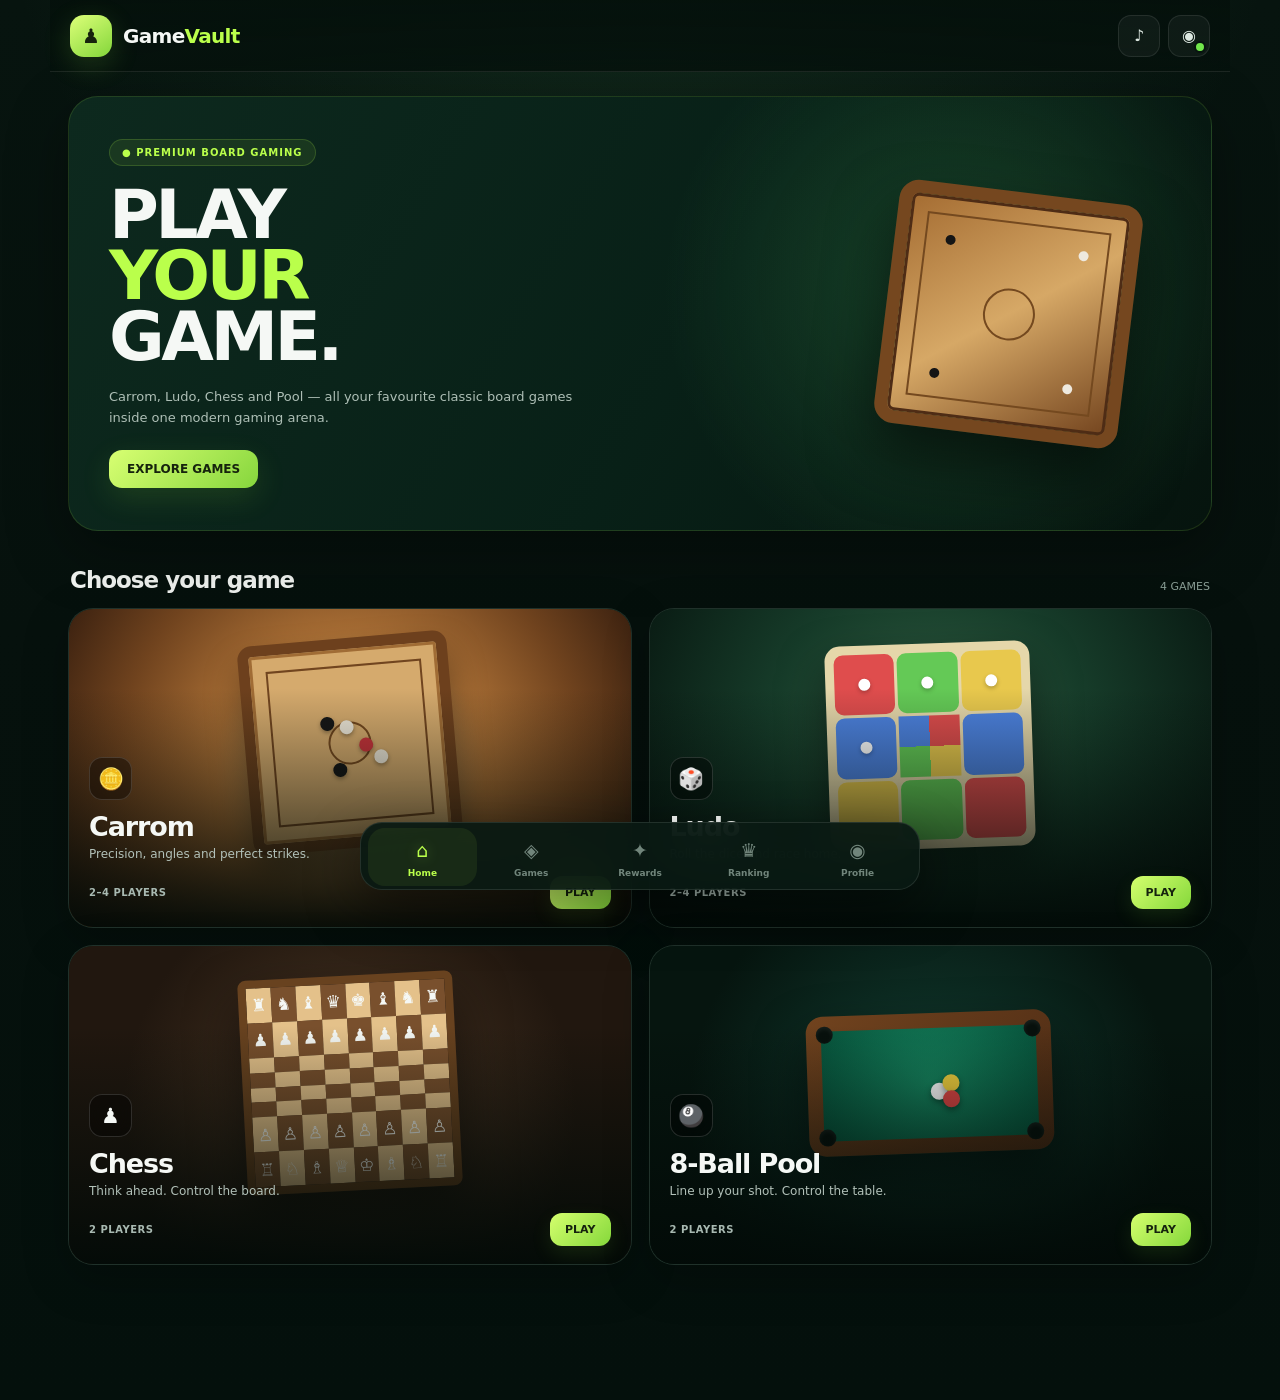
==== index.html @ 1bbd9a30 "Update index.html" ====
<!DOCTYPE html>
<html lang="en">
<head>
<meta charset="UTF-8">
<meta name="viewport" content="width=device-width,initial-scale=1.0,user-scalable=no">
<meta name="theme-color" content="#07110e">

<title>GameVault — Board Games</title>

<style>
:root{
  --bg:#06110d;
  --bg2:#0a1b14;
  --card:#0d2119;
  --line:rgba(255,255,255,.09);
  --text:#f5f8f5;
  --muted:#8ea39a;

  --green:#baff4b;
  --green2:#83d83b;
  --gold:#ffd45a;

  --shadow:0 20px 60px rgba(0,0,0,.35);
}

*{
  margin:0;
  padding:0;
  box-sizing:border-box;
  -webkit-tap-highlight-color:transparent;
}

html{
  scroll-behavior:smooth;
}

body{
  min-height:100vh;
  background:
    radial-gradient(
      circle at 50% -15%,
      rgba(72,155,94,.20),
      transparent 38%
    ),
    linear-gradient(
      180deg,
      #07140f 0%,
      #06110d 45%,
      #04100c 100%
    );
  color:var(--text);
  font-family:
    Inter,
    system-ui,
    -apple-system,
    BlinkMacSystemFont,
    "Segoe UI",
    sans-serif;

  overflow-x:hidden;
}

button{
  border:0;
  outline:0;
  font:inherit;
  cursor:pointer;
}

button:active{
  transform:scale(.97);
}


/* =========================================================
   APP
========================================================= */

.app{
  width:100%;
  max-width:1180px;
  margin:auto;
  padding-bottom:105px;
}


/* =========================================================
   HEADER
========================================================= */

.header{
  position:sticky;
  top:0;
  z-index:100;

  height:72px;

  display:flex;
  align-items:center;
  justify-content:space-between;

  padding:0 20px;

  background:
    linear-gradient(
      180deg,
      rgba(5,17,12,.97),
      rgba(5,17,12,.84)
    );

  border-bottom:1px solid var(--line);

  backdrop-filter:blur(22px);
  -webkit-backdrop-filter:blur(22px);
}

.brand{
  display:flex;
  align-items:center;
  gap:11px;
}

.brandLogo{
  width:42px;
  height:42px;

  display:grid;
  place-items:center;

  border-radius:14px;

  color:#17220d;

  font-size:20px;
  font-weight:900;

  background:
    linear-gradient(
      145deg,
      #ddff79,
      #83d63a
    );

  box-shadow:
    0 8px 28px rgba(150,235,70,.18);
}

.brandName{
  font-size:20px;
  font-weight:900;
  letter-spacing:-.7px;
}

.brandName span{
  color:var(--green);
}

.headerRight{
  display:flex;
  align-items:center;
  gap:8px;
}

.headerButton{
  width:42px;
  height:42px;

  display:grid;
  place-items:center;

  border-radius:13px;

  color:#dce8e1;

  background:rgba(255,255,255,.045);
  border:1px solid var(--line);

  transition:.2s;
}

.headerButton:hover{
  border-color:rgba(186,255,75,.28);
  background:rgba(186,255,75,.07);
}

.profileMini{
  position:relative;
}

.profileMini::after{
  content:"";

  position:absolute;
  right:3px;
  bottom:3px;

  width:8px;
  height:8px;

  border-radius:50%;

  background:#71e64b;
  border:2px solid #07140f;
}


/* =========================================================
   MAIN
========================================================= */

.main{
  padding:24px 18px 30px;
}


/* =========================================================
   HERO / CAROUSEL
========================================================= */

.carousel{
  position:relative;

  width:100%;
  min-height:310px;

  overflow:hidden;

  border-radius:30px;

  border:1px solid rgba(186,255,75,.13);

  background:
    radial-gradient(
      circle at 78% 45%,
      rgba(57,145,82,.35),
      transparent 32%
    ),
    linear-gradient(
      120deg,
      #0d291e,
      #082017 55%,
      #06140e
    );

  box-shadow:var(--shadow);
}

.carouselContent{
  position:relative;
  z-index:5;

  max-width:560px;

  padding:42px 40px;
}

.badge{
  display:inline-flex;
  align-items:center;
  gap:7px;

  padding:7px 12px;

  border-radius:99px;

  color:var(--green);

  background:rgba(186,255,75,.08);

  border:1px solid rgba(186,255,75,.17);

  font-size:10px;
  font-weight:900;
  letter-spacing:1px;
}

.carousel h1{
  margin-top:18px;

  font-size:
    clamp(38px,7vw,68px);

  line-height:.9;

  letter-spacing:-3.5px;
}

.carousel h1 span{
  color:var(--green);
}

.carousel p{
  max-width:470px;

  margin-top:18px;

  color:#aebfb6;

  font-size:13px;
  line-height:1.65;
}

.carouselButton{
  margin-top:22px;

  padding:12px 18px;

  border-radius:13px;

  color:#16230d;

  background:
    linear-gradient(
      135deg,
      #d8ff72,
      #86d63d
    );

  font-size:12px;
  font-weight:900;

  box-shadow:
    0 10px 30px rgba(142,224,57,.14);
}


/* ---------- CAROUSEL BOARD ART ---------- */

.carouselArt{
  position:absolute;

  right:7%;
  top:50%;

  width:245px;
  height:245px;

  transform:
    translateY(-50%)
    rotate(7deg);

  border-radius:20px;

  background:
    linear-gradient(
      145deg,
      #a46c32,
      #d6a866,
      #74451f
    );

  border:13px solid #75471f;

  box-shadow:
    0 30px 60px rgba(0,0,0,.55),
    inset 0 0 0 3px #4e2c15;
}

.carouselArt::before{
  content:"";

  position:absolute;

  inset:17px;

  border:2px solid #74491f;
}

.carouselArt::after{
  content:"";

  position:absolute;

  left:50%;
  top:50%;

  width:48px;
  height:48px;

  transform:translate(-50%,-50%);

  border-radius:50%;

  border:2px solid #74491f;

  box-shadow:
    -67px -67px 0 -21px #151515,
     67px -67px 0 -21px #eee9df,
    -67px  67px 0 -21px #151515,
     67px  67px 0 -21px #eee9df;
}


/* =========================================================
   SECTION HEADER
========================================================= */

.sectionHeader{
  display:flex;
  align-items:flex-end;
  justify-content:space-between;

  margin:36px 2px 15px;
}

.sectionHeader h2{
  font-size:23px;
  letter-spacing:-1px;
}

.sectionHeader p{
  color:var(--muted);
  font-size:11px;
}


/* =========================================================
   GAME CARDS
========================================================= */

.games{
  display:grid;

  grid-template-columns:
    repeat(2,minmax(0,1fr));

  gap:17px;
}

.gameCard{
  position:relative;

  min-height:320px;

  overflow:hidden;

  border-radius:25px;

  border:1px solid var(--line);

  background:#0a1d15;

  box-shadow:
    0 14px 45px rgba(0,0,0,.25);

  transition:
    transform .25s,
    border-color .25s;
}

.gameCard:hover{
  transform:translateY(-5px);

  border-color:
    rgba(186,255,75,.25);
}


/* =========================================================
   GAME VISUALS
   NO EXTERNAL IMAGES
========================================================= */

.gameVisual{
  position:absolute;
  inset:0;

  overflow:hidden;
}


/* ---------- COMMON DARK OVERLAY ---------- */

.gameVisual::after{
  content:"";

  position:absolute;
  inset:0;

  background:
    linear-gradient(
      180deg,
      transparent 25%,
      rgba(2,10,7,.25) 45%,
      rgba(2,10,7,.94) 100%
    );
}


/* =========================================================
   CARROM VISUAL
========================================================= */

.carromVisual{
  background:
    radial-gradient(
      circle at center,
      #d9b274 0 18%,
      #c7985b 19%,
      #a76d34 42%,
      #70431e 72%,
      #3b2110 100%
    );
}

.carromVisual .board{
  position:absolute;

  width:210px;
  height:210px;

  left:50%;
  top:42%;

  transform:
    translate(-50%,-50%)
    rotate(-5deg);

  border:11px solid #6d401d;

  background:#d5aa6d;

  border-radius:14px;

  box-shadow:
    0 20px 35px rgba(0,0,0,.4),
    inset 0 0 0 3px #a06c35;
}

.carromVisual .board::before{
  content:"";

  position:absolute;

  inset:16px;

  border:2px solid #71451f;
}

.carromVisual .center{
  position:absolute;

  width:43px;
  height:43px;

  left:50%;
  top:50%;

  transform:translate(-50%,-50%);

  border:2px solid #75491f;
  border-radius:50%;
}

.carromVisual .coin{
  position:absolute;

  width:14px;
  height:14px;

  border-radius:50%;

  box-shadow:
    0 2px 4px rgba(0,0,0,.35);
}

.carromVisual .black{
  background:#171717;
}

.carromVisual .white{
  background:#eee7d8;
}

.carromVisual .red{
  background:#c9343b;
}


/* =========================================================
   LUDO VISUAL
========================================================= */

.ludoVisual{
  background:
    radial-gradient(
      circle at 50% 40%,
      #305f42,
      #163b29 48%,
      #07150f 100%
    );
}

.ludoBoard{
  position:absolute;

  left:50%;
  top:43%;

  width:205px;
  height:205px;

  transform:
    translate(-50%,-50%)
    rotate(-2deg);

  display:grid;

  grid-template-columns:repeat(3,1fr);
  grid-template-rows:repeat(3,1fr);

  padding:9px;

  gap:3px;

  border-radius:15px;

  background:#e5d7aa;

  box-shadow:
    0 22px 45px rgba(0,0,0,.5);
}

.ludoZone{
  border-radius:9px;

  display:grid;
  place-items:center;
}

.ludoRed{
  background:#df4d4d;
}

.ludoGreen{
  background:#64c956;
}

.ludoBlue{
  background:#4d82df;
}

.ludoYellow{
  background:#e8c84d;
}

.ludoCenter{
  background:
    conic-gradient(
      #df4d4d 0 25%,
      #e8c84d 25% 50%,
      #64c956 50% 75%,
      #4d82df 75% 100%
    );
}

.ludoDot{
  width:12px;
  height:12px;

  border-radius:50%;

  background:#fff;

  box-shadow:
    0 2px 4px rgba(0,0,0,.25);
}


/* =========================================================
   CHESS VISUAL
========================================================= */

.chessVisual{
  background:
    radial-gradient(
      circle at center,
      #4d3825,
      #21170f 70%
    );
}

.chessBoard{
  position:absolute;

  left:50%;
  top:43%;

  width:215px;
  height:215px;

  transform:
    translate(-50%,-50%)
    rotate(-3deg);

  display:grid;

  grid-template-columns:repeat(8,1fr);

  border:8px solid #68421f;

  border-radius:8px;

  overflow:hidden;

  box-shadow:
    0 25px 50px rgba(0,0,0,.55);
}

.chessSquare{
  display:grid;
  place-items:center;

  font-size:17px;
}

.chessLight{
  background:#e4c18a;
}

.chessDark{
  background:#79502d;
}


/* =========================================================
   POOL VISUAL
========================================================= */

.poolVisual{
  background:
    radial-gradient(
      circle at center,
      #123e32,
      #06150f 75%
    );
}

.poolTable{
  position:absolute;

  left:50%;
  top:43%;

  width:245px;
  height:140px;

  transform:
    translate(-50%,-50%)
    rotate(-2deg);

  border-radius:17px;

  background:
    linear-gradient(
      135deg,
      #71431e,
      #4b2a14
    );

  padding:15px;

  box-shadow:
    0 25px 50px rgba(0,0,0,.55);
}

.poolCloth{
  width:100%;
  height:100%;

  position:relative;

  border-radius:8px;

  background:
    radial-gradient(
      circle,
      #16835e,
      #07543c
    );
}

.pocket{
  position:absolute;

  width:17px;
  height:17px;

  border-radius:50%;

  background:#07100c;

  box-shadow:
    inset 0 2px 5px rgba(255,255,255,.08);
}

.pocket.tl{left:-5px;top:-5px}
.pocket.tr{right:-5px;top:-5px}
.pocket.bl{left:-5px;bottom:-5px}
.pocket.br{right:-5px;bottom:-5px}

.poolBall{
  position:absolute;

  width:17px;
  height:17px;

  border-radius:50%;

  background:#fff;

  box-shadow:
    0 3px 6px rgba(0,0,0,.4);
}

.poolBall.one{
  left:50%;
  top:50%;
}

.poolBall.two{
  left:56%;
  top:43%;
  background:#f3d13e;
}

.poolBall.three{
  left:56%;
  top:57%;
  background:#df4545;
}


/* =========================================================
   CARD CONTENT
========================================================= */

.gameContent{
  position:absolute;

  left:20px;
  right:20px;
  bottom:18px;

  z-index:10;
}

.gameIcon{
  width:43px;
  height:43px;

  display:grid;
  place-items:center;

  border-radius:13px;

  background:
    rgba(0,0,0,.38);

  border:1px solid
    rgba(255,255,255,.14);

  backdrop-filter:blur(12px);

  font-size:21px;

  margin-bottom:11px;
}

.gameContent h3{
  font-size:27px;
  letter-spacing:-1.1px;
}

.gameContent p{
  margin-top:5px;

  color:#b2c1b9;

  font-size:12px;
}

.gameBottom{
  display:flex;
  align-items:center;
  justify-content:space-between;

  margin-top:15px;
}

.playerText{
  color:#a8b9b1;

  font-size:10px;
  font-weight:800;
  letter-spacing:.5px;
}

.playButton{
  padding:10px 15px;

  border-radius:12px;

  color:#15220e;

  background:
    linear-gradient(
      135deg,
      #d5ff6e,
      #85d83b
    );

  font-size:11px;
  font-weight:900;

  box-shadow:
    0 8px 20px rgba(133,216,59,.12);
}


/* =========================================================
   BOTTOM NAV
========================================================= */

.bottomNav{
  position:fixed;

  left:50%;
  bottom:10px;

  z-index:150;

  width:
    min(
      560px,
      calc(100% - 22px)
    );

  height:68px;

  transform:translateX(-50%);

  display:grid;

  grid-template-columns:
    repeat(5,1fr);

  align-items:center;

  padding:5px 7px;

  border-radius:22px;

  background:
    rgba(9,25,19,.92);

  border:
    1px solid
    rgba(255,255,255,.10);

  box-shadow:
    0 20px 55px rgba(0,0,0,.48);

  backdrop-filter:blur(24px);
  -webkit-backdrop-filter:blur(24px);
}

.navItem{
  height:58px;

  display:flex;

  flex-direction:column;

  align-items:center;
  justify-content:center;

  gap:4px;

  color:#71857b;

  background:transparent;

  border-radius:17px;

  transition:.2s;
}

.navIcon{
  width:27px;
  height:27px;

  display:grid;
  place-items:center;

  font-size:19px;
}

.navLabel{
  font-size:9px;
  font-weight:800;
}

.navItem.active{
  color:var(--green);

  background:
    rgba(186,255,75,.075);
}

.navItem.active .navIcon{
  filter:
    drop-shadow(
      0 0 7px
      rgba(186,255,75,.35)
    );
}


/* =========================================================
   PAGE SECTIONS
========================================================= */

.pageSection{
  display:none;

  padding:30px 18px 120px;
}

.pageSection.active{
  display:block;
}

.pageTitle{
  font-size:30px;
  letter-spacing:-1.5px;
}

.pageSubtitle{
  color:var(--muted);
  margin-top:7px;
  font-size:12px;
}


/* =========================================================
   REWARDS
========================================================= */

.rewardHero{
  margin-top:22px;

  padding:25px;

  border-radius:24px;

  background:
    radial-gradient(
      circle at 85% 25%,
      rgba(255,212,90,.15),
      transparent 30%
    ),
    linear-gradient(
      135deg,
      #152d21,
      #0b1c15
    );

  border:1px solid var(--line);
}

.rewardCoin{
  width:55px;
  height:55px;

  display:grid;
  place-items:center;

  border-radius:50%;

  color:#422f09;

  background:
    linear-gradient(
      145deg,
      #ffe58b,
      #d69d2e
    );

  font-size:24px;
}

.rewardHero h2{
  margin-top:17px;
  font-size:25px;
}

.rewardHero p{
  color:var(--muted);
  margin-top:7px;
  font-size:12px;
}


/* =========================================================
   RANKING
========================================================= */

.rankList{
  display:flex;
  flex-direction:column;

  gap:10px;

  margin-top:23px;
}

.rankItem{
  display:flex;
  align-items:center;

  gap:12px;

  padding:14px;

  border-radius:17px;

  background:rgba(255,255,255,.035);

  border:1px solid var(--line);
}

.rankNumber{
  width:32px;
  height:32px;

  display:grid;
  place-items:center;

  border-radius:10px;

  background:rgba(186,255,75,.08);

  color:var(--green);

  font-size:12px;
  font-weight:900;
}

.rankAvatar{
  width:38px;
  height:38px;

  display:grid;
  place-items:center;

  border-radius:50%;

  background:
    linear-gradient(
      135deg,
      #274f39,
      #10291e
    );
}

.rankInfo{
  flex:1;
}

.rankInfo strong{
  font-size:13px;
}

.rankInfo small{
  display:block;

  color:var(--muted);

  margin-top:2px;

  font-size:10px;
}

.rankScore{
  color:var(--gold);

  font-size:12px;
  font-weight:900;
}


/* =========================================================
   PROFILE
========================================================= */

.profileCard{
  margin-top:23px;

  padding:25px;

  border-radius:25px;

  background:
    linear-gradient(
      135deg,
      #11291f,
      #0a1b14
    );

  border:1px solid var(--line);
}

.profileAvatar{
  width:68px;
  height:68px;

  display:grid;
  place-items:center;

  border-radius:22px;

  color:#17220d;

  background:
    linear-gradient(
      135deg,
      #d9ff78,
      #79d336
    );

  font-size:27px;
}

.profileCard h2{
  margin-top:17px;
}

.profileCard p{
  margin-top:4px;

  color:var(--muted);

  font-size:11px;
}

.profileStats{
  display:grid;

  grid-template-columns:
    repeat(3,1fr);

  gap:8px;

  margin-top:22px;
}

.stat{
  padding:13px 5px;

  text-align:center;

  border-radius:14px;

  background:rgba(255,255,255,.04);

  border:1px solid var(--line);
}

.stat strong{
  display:block;

  color:var(--green);

  font-size:16px;
}

.stat span{
  display:block;

  margin-top:3px;

  color:var(--muted);

  font-size:9px;
}


/* =========================================================
   GAME MODAL
========================================================= */

.modal{
  position:fixed;
  inset:0;

  z-index:300;

  display:none;

  align-items:flex-end;
  justify-content:center;

  background:
    rgba(0,0,0,.7);

  backdrop-filter:blur(14px);
}

.modal.show{
  display:flex;
}

.modalBox{
  width:
    min(
      560px,
      100%
    );

  padding:24px;

  border-radius:
    28px 28px 0 0;

  background:
    linear-gradient(
      180deg,
      #10271e,
      #081811
    );

  border:
    1px solid
    var(--line);

  box-shadow:
    0 -20px 70px
    rgba(0,0,0,.45);

  animation:
    modalUp .25s ease;
}

@keyframes modalUp{
  from{
    transform:translateY(40px);
    opacity:0;
  }

  to{
    transform:translateY(0);
    opacity:1;
  }
}

.modalTop{
  display:flex;

  align-items:center;
  justify-content:space-between;
}

.modalTop h2{
  font-size:24px;
}

.closeButton{
  width:38px;
  height:38px;

  border-radius:12px;

  color:white;

  background:
    rgba(255,255,255,.06);

  border:1px solid var(--line);
}

.modalDescription{
  color:var(--muted);

  margin-top:7px;

  font-size:12px;
}

.modeGrid{
  display:grid;

  grid-template-columns:
    repeat(2,1fr);

  gap:10px;

  margin-top:20px;
}

.modeButton{
  padding:17px 10px;

  text-align:left;

  border-radius:16px;

  color:white;

  background:
    rgba(255,255,255,.04);

  border:1px solid var(--line);

  transition:.2s;
}

.modeButton:hover{
  border-color:
    rgba(186,255,75,.25);

  background:
    rgba(186,255,75,.06);
}

.modeIcon{
  font-size:21px;
}

.modeButton strong{
  display:block;

  margin-top:8px;

  font-size:12px;
}

.modeButton small{
  display:block;

  margin-top:3px;

  color:var(--muted);

  font-size:9px;
}


/* =========================================================
   TOAST
========================================================= */

.toast{
  position:fixed;

  left:50%;
  bottom:92px;

  z-index:500;

  transform:
    translate(-50%,20px);

  opacity:0;

  pointer-events:none;

  padding:
    11px 15px;

  border-radius:13px;

  background:#122a20;

  border:1px solid var(--line);

  color:white;

  font-size:11px;

  transition:.25s;
}

.toast.show{
  opacity:1;

  transform:
    translate(-50%,0);
}


/* =========================================================
   RESPONSIVE
========================================================= */

@media(max-width:760px){

  .header{
    height:65px;
    padding:0 14px;
  }

  .brandName{
    font-size:18px;
  }

  .brandLogo{
    width:39px;
    height:39px;
    border-radius:13px;
  }

  .headerButton{
    width:39px;
    height:39px;
  }

  .main{
    padding:15px 12px 20px;
  }

  .carousel{
    min-height:310px;
    border-radius:24px;
  }

  .carouselContent{
    padding:28px 22px;
  }

  .carousel h1{
    font-size:43px;
    letter-spacing:-2.5px;
  }

  .carousel p{
    max-width:260px;
  }

  .carouselArt{
    width:170px;
    height:170px;

    right:-25px;
    top:46%;

    border-width:9px;
  }

  .carouselArt::before{
    inset:12px;
  }

  .carouselArt::after{
    width:32px;
    height:32px;

    box-shadow:
      -45px -45px 0 -15px #151515,
       45px -45px 0 -15px #eee9df,
      -45px  45px 0 -15px #151515,
       45px  45px 0 -15px #eee9df;
  }

  .sectionHeader{
    margin-top:29px;
  }

  .sectionHeader h2{
    font-size:20px;
  }

  .games{
    grid-template-columns:1fr;
    gap:13px;
  }

  .gameCard{
    min-height:295px;
  }

  .gameContent h3{
    font-size:25px;
  }

  .gameVisual .board{
    width:190px;
    height:190px;
  }

  .ludoBoard{
    width:185px;
    height:185px;
  }

  .chessBoard{
    width:195px;
    height:195px;
  }

  .poolTable{
    width:220px;
    height:125px;
  }

  .pageSection{
    padding:
      25px 13px 120px;
  }
}

@media(max-width:380px){

  .headerRight{
    gap:4px;
  }

  .headerButton{
    width:36px;
    height:36px;
  }

  .carousel h1{
    font-size:38px;
  }

  .carouselArt{
    opacity:.7;
  }

  .modeGrid{
    grid-template-columns:1fr;
  }
}
</style>
</head>


<body>

<div class="app">


<!-- =======================================================
     HEADER
======================================================= -->

<header class="header">

  <div class="brand">

    <div class="brandLogo">
      ♟
    </div>

    <div class="brandName">
      Game<span>Vault</span>
    </div>

  </div>


  <div class="headerRight">

    <button
      class="headerButton"
      id="soundButton"
      aria-label="Sound">
      ♪
    </button>

    <button
      class="headerButton profileMini"
      onclick="openPage('profile')"
      aria-label="Profile">
      ◉
    </button>

  </div>

</header>



<!-- =======================================================
     HOME
======================================================= -->

<main
  class="main"
  id="homePage">


  <!-- HERO -->

  <section class="carousel">

    <div class="carouselContent">

      <div class="badge">
        ● PREMIUM BOARD GAMING
      </div>

      <h1>
        PLAY<br>
        <span>YOUR</span><br>
        GAME.
      </h1>

      <p>
        Carrom, Ludo, Chess and Pool —
        all your favourite classic board games
        inside one modern gaming arena.
      </p>

      <button
        class="carouselButton"
        onclick="document.getElementById('games').scrollIntoView({behavior:'smooth'})">
        EXPLORE GAMES
      </button>

    </div>


    <div class="carouselArt"></div>

  </section>



  <!-- GAMES -->

  <div
    class="sectionHeader"
    id="games">

    <div>
      <h2>
        Choose your game
      </h2>
    </div>

    <p>
      4 GAMES
    </p>

  </div>



  <section class="games">


    <!-- CARROM -->

    <article
      class="gameCard"
      onclick="openGame('Carrom','🪙')">

      <div class="gameVisual carromVisual">

        <div class="board">

          <div class="center"></div>

          <span
            class="coin black"
            style="left:35%;top:35%">
          </span>

          <span
            class="coin white"
            style="left:45%;top:38%">
          </span>

          <span
            class="coin red"
            style="left:55%;top:48%">
          </span>

          <span
            class="coin white"
            style="left:62%;top:55%">
          </span>

          <span
            class="coin black"
            style="left:40%;top:60%">
          </span>

        </div>

      </div>


      <div class="gameContent">

        <div class="gameIcon">
          🪙
        </div>

        <h3>
          Carrom
        </h3>

        <p>
          Precision, angles and perfect strikes.
        </p>

        <div class="gameBottom">

          <span class="playerText">
            2–4 PLAYERS
          </span>

          <button
            class="playButton"
            onclick="event.stopPropagation();openGame('Carrom','🪙')">
            PLAY
          </button>

        </div>

      </div>

    </article>



    <!-- LUDO -->

    <article
      class="gameCard"
      onclick="openGame('Ludo','🎲')">

      <div class="gameVisual ludoVisual">

        <div class="ludoBoard">

          <div class="ludoZone ludoRed">
            <span class="ludoDot"></span>
          </div>

          <div class="ludoZone ludoGreen">
            <span class="ludoDot"></span>
          </div>

          <div class="ludoZone ludoYellow">
            <span class="ludoDot"></span>
          </div>

          <div class="ludoZone ludoBlue">
            <span class="ludoDot"></span>
          </div>

          <div class="ludoCenter"></div>

          <div class="ludoZone ludoBlue"></div>

          <div class="ludoZone ludoYellow"></div>

          <div class="ludoZone ludoGreen"></div>

          <div class="ludoZone ludoRed"></div>

        </div>

      </div>


      <div class="gameContent">

        <div class="gameIcon">
          🎲
        </div>

        <h3>
          Ludo
        </h3>

        <p>
          Roll the dice and race home.
        </p>

        <div class="gameBottom">

          <span class="playerText">
            2–4 PLAYERS
          </span>

          <button
            class="playButton"
            onclick="event.stopPropagation();openGame('Ludo','🎲')">
            PLAY
          </button>

        </div>

      </div>

    </article>



    <!-- CHESS -->

    <article
      class="gameCard"
      onclick="openGame('Chess','♟')">

      <div class="gameVisual chessVisual">

        <div class="chessBoard">

          <div class="chessSquare chessLight">♜</div>
          <div class="chessSquare chessDark">♞</div>
          <div class="chessSquare chessLight">♝</div>
          <div class="chessSquare chessDark">♛</div>
          <div class="chessSquare chessLight">♚</div>
          <div class="chessSquare chessDark">♝</div>
          <div class="chessSquare chessLight">♞</div>
          <div class="chessSquare chessDark">♜</div>

          <div class="chessSquare chessDark">♟</div>
          <div class="chessSquare chessLight">♟</div>
          <div class="chessSquare chessDark">♟</div>
          <div class="chessSquare chessLight">♟</div>
          <div class="chessSquare chessDark">♟</div>
          <div class="chessSquare chessLight">♟</div>
          <div class="chessSquare chessDark">♟</div>
          <div class="chessSquare chessLight">♟</div>

          <div class="chessSquare chessLight"></div>
          <div class="chessSquare chessDark"></div>
          <div class="chessSquare chessLight"></div>
          <div class="chessSquare chessDark"></div>
          <div class="chessSquare chessLight"></div>
          <div class="chessSquare chessDark"></div>
          <div class="chessSquare chessLight"></div>
          <div class="chessSquare chessDark"></div>

          <div class="chessSquare chessDark"></div>
          <div class="chessSquare chessLight"></div>
          <div class="chessSquare chessDark"></div>
          <div class="chessSquare chessLight"></div>
          <div class="chessSquare chessDark"></div>
          <div class="chessSquare chessLight"></div>
          <div class="chessSquare chessDark"></div>
          <div class="chessSquare chessLight"></div>

          <div class="chessSquare chessLight"></div>
          <div class="chessSquare chessDark"></div>
          <div class="chessSquare chessLight"></div>
          <div class="chessSquare chessDark"></div>
          <div class="chessSquare chessLight"></div>
          <div class="chessSquare chessDark"></div>
          <div class="chessSquare chessLight"></div>
          <div class="chessSquare chessDark"></div>

          <div class="chessSquare chessDark"></div>
          <div class="chessSquare chessLight"></div>
          <div class="chessSquare chessDark"></div>
          <div class="chessSquare chessLight"></div>
          <div class="chessSquare chessDark"></div>
          <div class="chessSquare chessLight"></div>
          <div class="chessSquare chessDark"></div>
          <div class="chessSquare chessLight"></div>

          <div class="chessSquare chessLight">♙</div>
          <div class="chessSquare chessDark">♙</div>
          <div class="chessSquare chessLight">♙</div>
          <div class="chessSquare chessDark">♙</div>
          <div class="chessSquare chessLight">♙</div>
          <div class="chessSquare chessDark">♙</div>
          <div class="chessSquare chessLight">♙</div>
          <div class="chessSquare chessDark">♙</div>

          <div class="chessSquare chessDark">♖</div>
          <div class="chessSquare chessLight">♘</div>
          <div class="chessSquare chessDark">♗</div>
          <div class="chessSquare chessLight">♕</div>
          <div class="chessSquare chessDark">♔</div>
          <div class="chessSquare chessLight">♗</div>
          <div class="chessSquare chessDark">♘</div>
          <div class="chessSquare chessLight">♖</div>

        </div>

      </div>


      <div class="gameContent">

        <div class="gameIcon">
          ♟
        </div>

        <h3>
          Chess
        </h3>

        <p>
          Think ahead. Control the board.
        </p>

        <div class="gameBottom">

          <span class="playerText">
            2 PLAYERS
          </span>

          <button
            class="playButton"
            onclick="event.stopPropagation();openGame('Chess','♟')">
            PLAY
          </button>

        </div>

      </div>

    </article>



    <!-- POOL -->

    <article
      class="gameCard"
      onclick="openGame('8-Ball Pool','🎱')">

      <div class="gameVisual poolVisual">

        <div class="poolTable">

          <div class="poolCloth">

            <span class="pocket tl"></span>
            <span class="pocket tr"></span>
            <span class="pocket bl"></span>
            <span class="pocket br"></span>

            <span class="poolBall one"></span>
            <span class="poolBall two"></span>
            <span class="poolBall three"></span>

          </div>

        </div>

      </div>


      <div class="gameContent">

        <div class="gameIcon">
          🎱
        </div>

        <h3>
          8-Ball Pool
        </h3>

        <p>
          Line up your shot. Control the table.
        </p>

        <div class="gameBottom">

          <span class="playerText">
            2 PLAYERS
          </span>

          <button
            class="playButton"
            onclick="event.stopPropagation();openGame('8-Ball Pool','🎱')">
            PLAY
          </button>

        </div>

      </div>

    </article>


  </section>

</main>



<!-- =======================================================
     REWARDS PAGE
======================================================= -->

<section
  class="pageSection"
  id="rewardsPage">

  <h1 class="pageTitle">
    Rewards
  </h1>

  <p class="pageSubtitle">
    Earn rewards by playing and completing challenges.
  </p>

  <div class="rewardHero">

    <div class="rewardCoin">
      ✦
    </div>

    <h2>
      Your Rewards
    </h2>

    <p>
      Reward system will be connected
      with the game economy later.
    </p>

  </div>

</section>



<!-- =======================================================
     RANKING PAGE
======================================================= -->

<section
  class="pageSection"
  id="rankingPage">

  <h1 class="pageTitle">
    Ranking
  </h1>

  <p class="pageSubtitle">
    See how you compare with other players.
  </p>

  <div class="rankList">

    <div class="rankItem">

      <div class="rankNumber">
        1
      </div>

      <div class="rankAvatar">
        ♟
      </div>

      <div class="rankInfo">
        <strong>
          Master Player
        </strong>

        <small>
          Champion
        </small>
      </div>

      <div class="rankScore">
        9,840
      </div>

    </div>


    <div class="rankItem">

      <div class="rankNumber">
        2
      </div>

      <div class="rankAvatar">
        ◉
      </div>

      <div class="rankInfo">
        <strong>
          Board King
        </strong>

        <small>
          Elite
        </small>
      </div>

      <div class="rankScore">
        8,920
      </div>

    </div>


    <div class="rankItem">

      <div class="rankNumber">
        3
      </div>

      <div class="rankAvatar">
        ◆
      </div>

      <div class="rankInfo">
        <strong>
          Game Pro
        </strong>

        <small>
          Expert
        </small>
      </div>

      <div class="rankScore">
        8,510
      </div>

    </div>

  </div>

</section>



<!-- =======================================================
     PROFILE PAGE
======================================================= -->

<section
  class="pageSection"
  id="profilePage">

  <h1 class="pageTitle">
    Profile
  </h1>

  <p class="pageSubtitle">
    Your GameVault player profile.
  </p>


  <div class="profileCard">

    <div class="profileAvatar">
      ◉
    </div>

    <h2>
      Guest Player
    </h2>

    <p>
      Create an account later to save your progress.
    </p>


    <div class="profileStats">

      <div class="stat">
        <strong>0</strong>
        <span>GAMES</span>
      </div>

      <div class="stat">
        <strong>0</strong>
        <span>WINS</span>
      </div>

      <div class="stat">
        <strong>0</strong>
        <span>POINTS</span>
      </div>

    </div>

  </div>

</section>



<!-- =======================================================
     BOTTOM NAVIGATION
======================================================= -->

<nav class="bottomNav">

  <button
    class="navItem active"
    data-page="home"
    onclick="openPage('home')">

    <span class="navIcon">
      ⌂
    </span>

    <span class="navLabel">
      Home
    </span>

  </button>


  <button
    class="navItem"
    data-page="games"
    onclick="openPage('games')">

    <span class="navIcon">
      ◈
    </span>

    <span class="navLabel">
      Games
    </span>

  </button>


  <button
    class="navItem"
    data-page="rewards"
    onclick="openPage('rewards')">

    <span class="navIcon">
      ✦
    </span>

    <span class="navLabel">
      Rewards
    </span>

  </button>


  <button
    class="navItem"
    data-page="ranking"
    onclick="openPage('ranking')">

    <span class="navIcon">
      ♛
    </span>

    <span class="navLabel">
      Ranking
    </span>

  </button>


  <button
    class="navItem"
    data-page="profile"
    onclick="openPage('profile')">

    <span class="navIcon">
      ◉
    </span>

    <span class="navLabel">
      Profile
    </span>

  </button>

</nav>



<!-- =======================================================
     GAME MODAL
======================================================= -->

<div
  class="modal"
  id="gameModal">

  <div class="modalBox">

    <div class="modalTop">

      <div>

        <h2 id="modalTitle">
          Game
        </h2>

        <p class="modalDescription">
          Choose how you want to play.
        </p>

      </div>

      <button
        class="closeButton"
        onclick="closeGameModal()">
        ×
      </button>

    </div>


    <div class="modeGrid">

      <button
        class="modeButton"
        onclick="selectMode('Local Multiplayer')">

        <div class="modeIcon">
          👥
        </div>

        <strong>
          Local Multiplayer
        </strong>

        <small>
          Play with friends on one device
        </small>

      </button>


      <button
        class="modeButton"
        onclick="selectMode('AI Mode')">

        <div class="modeIcon">
          🤖
        </div>

        <strong>
          AI Mode
        </strong>

        <small>
          Challenge the computer
        </small>

      </button>


      <button
        class="modeButton"
        onclick="selectMode('Online Multiplayer')">

        <div class="modeIcon">
          🌐
        </div>

        <strong>
          Online Multiplayer
        </strong>

        <small>
          Online system coming later
        </small>

      </button>


      <button
        class="modeButton"
        onclick="selectMode('Private Room')">

        <div class="modeIcon">
          🔒
        </div>

        <strong>
          Private Room
        </strong>

        <small>
          Invite your friends
        </small>

      </button>

    </div>

  </div>

</div>



<!-- =======================================================
     TOAST
======================================================= -->

<div
  class="toast"
  id="toast">
</div>



<script>

/* =========================================================
   STATE
========================================================= */

let currentPage = "home";

let soundEnabled = true;

let selectedGame = "";


/* =========================================================
   SOUND
========================================================= */

const soundButton =
  document.getElementById("soundButton");

soundButton.addEventListener("click",()=>{

  soundEnabled = !soundEnabled;

  soundButton.textContent =
    soundEnabled ? "♪" : "×";

  showToast(
    soundEnabled
      ? "Sound enabled"
      : "Sound muted"
  );

});


/* =========================================================
   NAVIGATION
========================================================= */

function openPage(page){

  currentPage = page;

  const home =
    document.getElementById("homePage");

  const rewards =
    document.getElementById("rewardsPage");

  const ranking =
    document.getElementById("rankingPage");

  const profile =
    document.getElementById("profilePage");


  home.style.display =
    page === "home" ||
    page === "games"
      ? "block"
      : "none";


  rewards.classList.toggle(
    "active",
    page === "rewards"
  );

  ranking.classList.toggle(
    "active",
    page === "ranking"
  );

  profile.classList.toggle(
    "active",
    page === "profile"
  );


  document
    .querySelectorAll(".navItem")
    .forEach(item=>{

      item.classList.toggle(
        "active",
        item.dataset.page === page
      );

    });


  if(page === "games"){

    home.style.display = "block";

    setTimeout(()=>{

      document
        .getElementById("games")
        .scrollIntoView({
          behavior:"smooth"
        });

    },50);

  }


  if(page !== "games"){

    window.scrollTo({
      top:0,
      behavior:"smooth"
    });

  }

}


/* =========================================================
   GAME OPEN
========================================================= */

function openGame(name,icon){

  selectedGame = name;

  document
    .getElementById("modalTitle")
    .textContent =
      icon + "  " + name;


  document
    .getElementById("gameModal")
    .classList.add("show");

}


/* =========================================================
   CLOSE MODAL
========================================================= */

function closeGameModal(){

  document
    .getElementById("gameModal")
    .classList.remove("show");

}


/* =========================================================
   MODE SELECT
========================================================= */

function selectMode(mode){

  closeGameModal();

  showToast(
    selectedGame +
    " — " +
    mode +
    " selected"
  );

}


/* =========================================================
   TOAST
========================================================= */

function showToast(message){

  const toast =
    document.getElementById("toast");

  toast.textContent = message;

  toast.classList.add("show");

  clearTimeout(
    showToast.timer
  );

  showToast.timer =
    setTimeout(()=>{

      toast.classList.remove("show");

    },2200);

}


/* =========================================================
   CLOSE MODAL ON BACKDROP
========================================================= */

document
  .getElementById("gameModal")
  .addEventListener("click",(event)=>{

    if(
      event.target.id === "gameModal"
    ){

      closeGameModal();

    }

  });


/* =========================================================
   ESCAPE KEY
========================================================= */

document.addEventListener(
  "keydown",
  event=>{

    if(event.key === "Escape"){

      closeGameModal();

    }

  }
);


/* =========================================================
   INITIAL STATE
========================================================= */

openPage("home");

</script>

</div>

</body>
  </html>
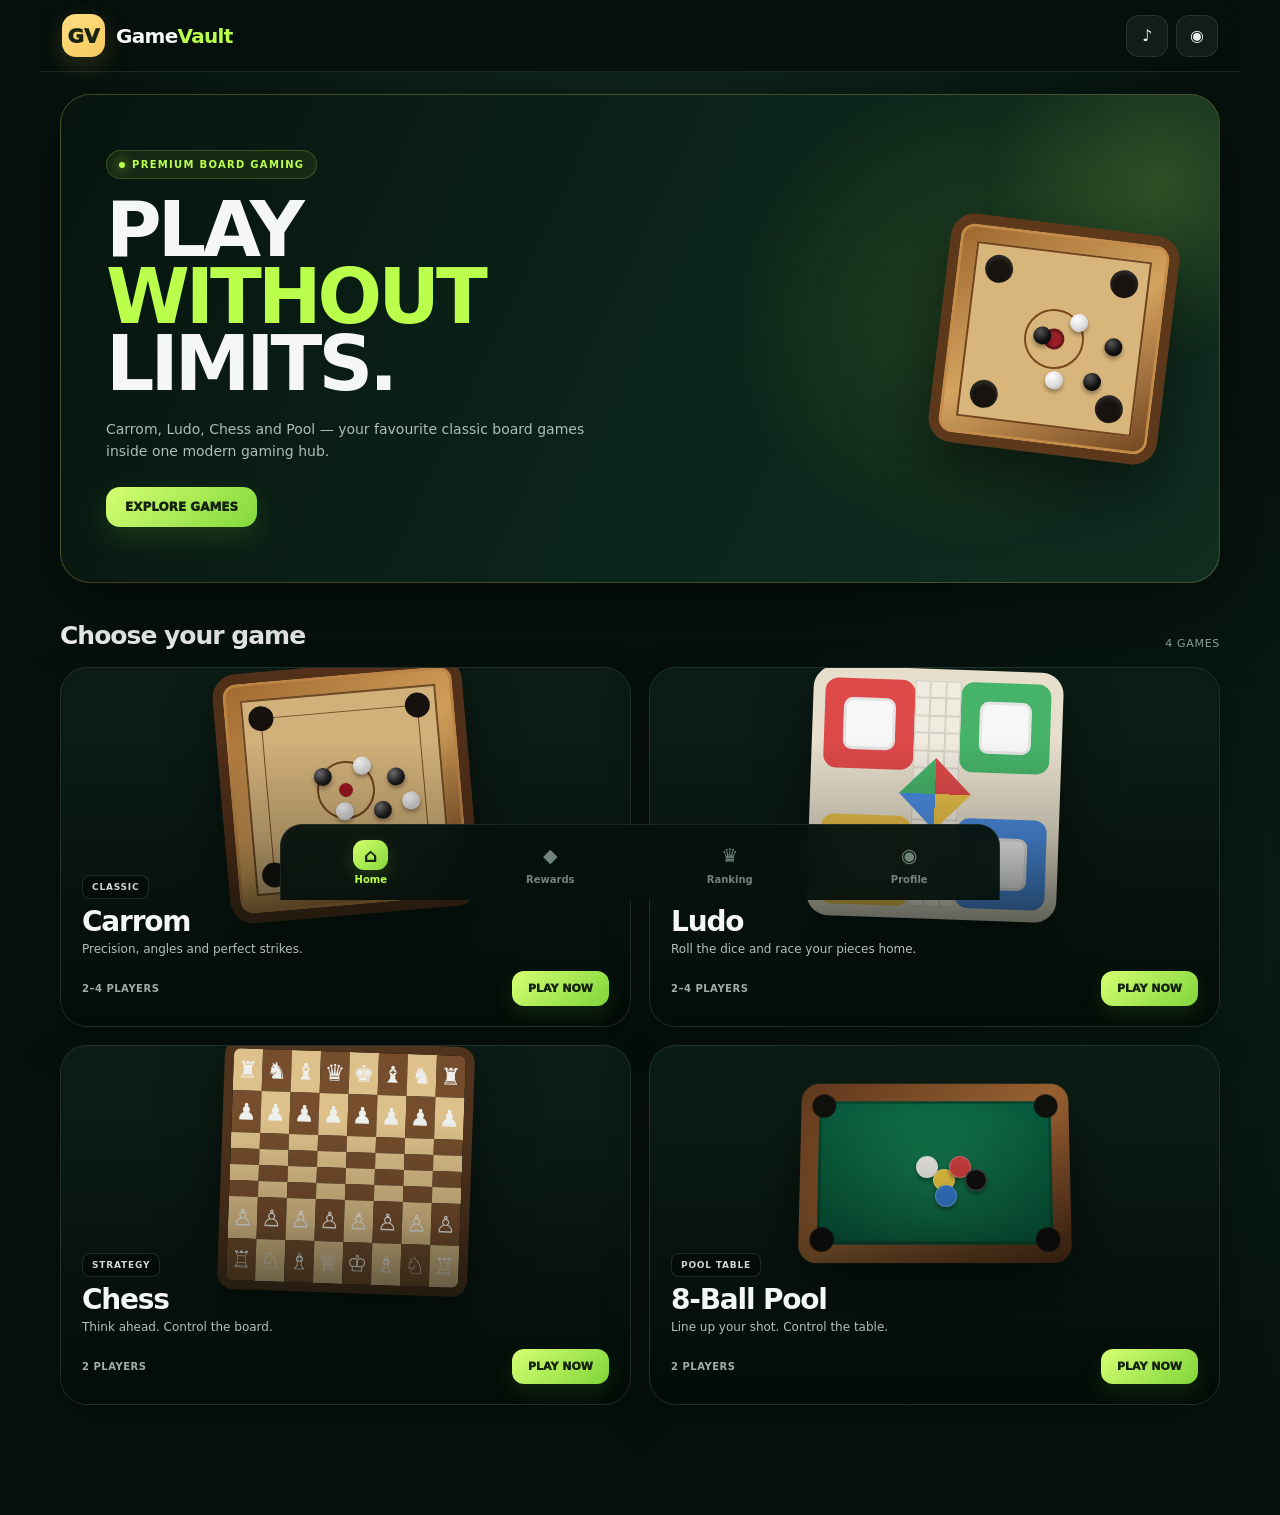
==== commit a77ed0c9: "Update print statement from 'Hello' to 'Goodbye'" ====
--- a/index.html
+++ b/index.html
@@ -2,26 +2,43 @@
 <html lang="en">
 <head>
 <meta charset="UTF-8">
-<meta name="viewport" content="width=device-width,initial-scale=1.0,user-scalable=no">
+<meta name="viewport" content="width=device-width, initial-scale=1.0, maximum-scale=1.0, user-scalable=no">
 <meta name="theme-color" content="#07110e">
+<meta name="apple-mobile-web-app-capable" content="yes">
 
 <title>GameVault — Board Games</title>
 
 <style>
+/* =========================================================
+   GAMEVAULT
+   Premium Board Game Hub
+   Home UI — self contained
+========================================================= */
+
 :root{
   --bg:#06110d;
-  --bg2:#0a1b14;
-  --card:#0d2119;
+  --bg2:#091a14;
+  --panel:#0d2119;
+  --panel2:#102a20;
+
+  --white:#f5f7f4;
+  --muted:#91a59b;
+
+  --green:#baff4b;
+  --green2:#79d635;
+
+  --gold:#f4c95d;
+  --gold2:#ffdf83;
+
   --line:rgba(255,255,255,.09);
-  --text:#f5f8f5;
-  --muted:#8ea39a;
-
-  --green:#baff4b;
-  --green2:#83d83b;
-  --gold:#ffd45a;
-
-  --shadow:0 20px 60px rgba(0,0,0,.35);
-}
+  --lineGold:rgba(244,201,93,.25);
+
+  --shadow:0 25px 70px rgba(0,0,0,.45);
+}
+
+/* =========================================================
+   RESET
+========================================================= */
 
 *{
   margin:0;
@@ -38,17 +55,19 @@
   min-height:100vh;
   background:
     radial-gradient(
-      circle at 50% -15%,
-      rgba(72,155,94,.20),
-      transparent 38%
+      circle at 50% -10%,
+      rgba(44,120,76,.28),
+      transparent 35%
     ),
-    linear-gradient(
-      180deg,
-      #07140f 0%,
-      #06110d 45%,
-      #04100c 100%
-    );
-  color:var(--text);
+    radial-gradient(
+      circle at 100% 60%,
+      rgba(28,85,56,.14),
+      transparent 35%
+    ),
+    var(--bg);
+
+  color:var(--white);
+
   font-family:
     Inter,
     system-ui,
@@ -61,16 +80,14 @@
 }
 
 button{
+  font:inherit;
   border:0;
-  outline:0;
-  font:inherit;
   cursor:pointer;
 }
 
 button:active{
-  transform:scale(.97);
-}
-
+  transform:scale(.96);
+}
 
 /* =========================================================
    APP
@@ -78,11 +95,10 @@
 
 .app{
   width:100%;
-  max-width:1180px;
+  max-width:1200px;
   margin:auto;
-  padding-bottom:105px;
-}
-
+  padding-bottom:110px;
+}
 
 /* =========================================================
    HEADER
@@ -99,14 +115,9 @@
   align-items:center;
   justify-content:space-between;
 
-  padding:0 20px;
-
-  background:
-    linear-gradient(
-      180deg,
-      rgba(5,17,12,.97),
-      rgba(5,17,12,.84)
-    );
+  padding:0 22px;
+
+  background:rgba(5,15,11,.82);
 
   border-bottom:1px solid var(--line);
 
@@ -121,28 +132,28 @@
 }
 
 .brandLogo{
-  width:42px;
-  height:42px;
+  width:43px;
+  height:43px;
 
   display:grid;
   place-items:center;
 
   border-radius:14px;
-
-  color:#17220d;
-
-  font-size:20px;
-  font-weight:900;
 
   background:
     linear-gradient(
       145deg,
-      #ddff79,
-      #83d63a
-    );
+      var(--gold2),
+      var(--gold)
+    );
+
+  color:#18220f;
+
+  font-weight:1000;
+  font-size:20px;
 
   box-shadow:
-    0 8px 28px rgba(150,235,70,.18);
+    0 8px 25px rgba(244,201,93,.18);
 }
 
 .brandName{
@@ -170,1281 +181,1293 @@
 
   border-radius:13px;
 
-  color:#dce8e1;
-
-  background:rgba(255,255,255,.045);
+  color:#e8eee9;
+
+  background:rgba(255,255,255,.055);
+
   border:1px solid var(--line);
 
   transition:.2s;
 }
 
 .headerButton:hover{
-  border-color:rgba(186,255,75,.28);
-  background:rgba(186,255,75,.07);
-}
-
-.profileMini{
+  background:rgba(255,255,255,.09);
+  border-color:rgba(186,255,75,.22);
+}
+
+/* =========================================================
+   HERO
+========================================================= */
+
+.hero{
+  margin:22px 20px 0;
+
+  min-height:340px;
+
   position:relative;
-}
-
-.profileMini::after{
-  content:"";
-
-  position:absolute;
-  right:3px;
-  bottom:3px;
-
-  width:8px;
-  height:8px;
-
-  border-radius:50%;
-
-  background:#71e64b;
-  border:2px solid #07140f;
-}
-
-
-/* =========================================================
-   MAIN
-========================================================= */
-
-.main{
-  padding:24px 18px 30px;
-}
-
-
-/* =========================================================
-   HERO / CAROUSEL
-========================================================= */
-
-.carousel{
-  position:relative;
-
-  width:100%;
-  min-height:310px;
 
   overflow:hidden;
 
   border-radius:30px;
 
-  border:1px solid rgba(186,255,75,.13);
+  border:1px solid var(--lineGold);
 
   background:
     radial-gradient(
       circle at 78% 45%,
-      rgba(57,145,82,.35),
-      transparent 32%
+      rgba(186,255,75,.12),
+      transparent 25%
     ),
     linear-gradient(
-      120deg,
-      #0d291e,
-      #082017 55%,
-      #06140e
+      115deg,
+      #07140f 0%,
+      #0b2419 52%,
+      #102e20 100%
     );
 
   box-shadow:var(--shadow);
 }
 
-.carouselContent{
+.heroGlow{
+  position:absolute;
+
+  width:380px;
+  height:380px;
+
+  right:-130px;
+  top:-100px;
+
+  border-radius:50%;
+
+  background:
+    radial-gradient(
+      circle,
+      rgba(186,255,75,.18),
+      transparent 65%
+    );
+
+  filter:blur(5px);
+}
+
+.heroContent{
   position:relative;
-  z-index:5;
-
-  max-width:560px;
-
-  padding:42px 40px;
-}
-
-.badge{
+  z-index:4;
+
+  max-width:610px;
+
+  padding:55px 45px;
+}
+
+.heroBadge{
   display:inline-flex;
   align-items:center;
   gap:7px;
 
-  padding:7px 12px;
-
-  border-radius:99px;
+  padding:8px 12px;
+
+  border-radius:999px;
 
   color:var(--green);
 
   background:rgba(186,255,75,.08);
 
-  border:1px solid rgba(186,255,75,.17);
+  border:1px solid rgba(186,255,75,.2);
 
   font-size:10px;
   font-weight:900;
-  letter-spacing:1px;
-}
-
-.carousel h1{
+
+  letter-spacing:1.3px;
+}
+
+.heroBadge i{
+  width:6px;
+  height:6px;
+
+  border-radius:50%;
+
+  background:var(--green);
+
+  box-shadow:
+    0 0 12px var(--green);
+}
+
+.hero h1{
   margin-top:18px;
 
   font-size:
-    clamp(38px,7vw,68px);
-
-  line-height:.9;
-
-  letter-spacing:-3.5px;
-}
-
-.carousel h1 span{
+    clamp(
+      43px,
+      7vw,
+      76px
+    );
+
+  line-height:.88;
+
+  letter-spacing:-4px;
+}
+
+.hero h1 span{
   color:var(--green);
 }
 
-.carousel p{
-  max-width:470px;
-
-  margin-top:18px;
-
-  color:#aebfb6;
-
-  font-size:13px;
-  line-height:1.65;
-}
-
-.carouselButton{
-  margin-top:22px;
-
-  padding:12px 18px;
-
-  border-radius:13px;
-
-  color:#16230d;
+.heroText{
+  max-width:520px;
+
+  margin-top:20px;
+
+  color:#aebeb6;
+
+  font-size:14px;
+
+  line-height:1.6;
+}
+
+.heroButton{
+  margin-top:25px;
+
+  padding:13px 19px;
+
+  border-radius:14px;
+
+  color:#13220e;
 
   background:
     linear-gradient(
       135deg,
-      #d8ff72,
-      #86d63d
+      #d5ff72,
+      #82d83c
     );
 
   font-size:12px;
-  font-weight:900;
+  font-weight:950;
 
   box-shadow:
-    0 10px 30px rgba(142,224,57,.14);
-}
-
-
-/* ---------- CAROUSEL BOARD ART ---------- */
-
-.carouselArt{
+    0 10px 30px rgba(139,230,63,.16);
+}
+
+/* =========================================================
+   HERO BOARD VISUAL
+========================================================= */
+
+.heroBoard{
   position:absolute;
 
-  right:7%;
+  right:50px;
   top:50%;
 
-  width:245px;
-  height:245px;
+  width:230px;
+  height:230px;
 
   transform:
     translateY(-50%)
     rotate(7deg);
 
-  border-radius:20px;
+  border-radius:24px;
 
   background:
     linear-gradient(
       145deg,
-      #a46c32,
-      #d6a866,
-      #74451f
-    );
-
-  border:13px solid #75471f;
+      #9c672e,
+      #d4a35f,
+      #71441f
+    );
+
+  border:10px solid #5d381b;
 
   box-shadow:
-    0 30px 60px rgba(0,0,0,.55),
-    inset 0 0 0 3px #4e2c15;
-}
-
-.carouselArt::before{
-  content:"";
-
+    0 30px 70px rgba(0,0,0,.55),
+    inset 0 0 0 3px #c58b48;
+
+  animation:
+    boardFloat 5s ease-in-out infinite;
+}
+
+.heroBoardInner{
   position:absolute;
 
   inset:17px;
 
-  border:2px solid #74491f;
-}
-
-.carouselArt::after{
-  content:"";
-
+  border:2px solid #70431f;
+
+  background:#d8b57a;
+}
+
+.heroPocket{
+  position:absolute;
+
+  width:28px;
+  height:28px;
+
+  border-radius:50%;
+
+  background:#17130f;
+
+  box-shadow:
+    inset 0 3px 5px rgba(255,255,255,.12);
+}
+
+.p1{
+  left:9px;
+  top:9px;
+}
+
+.p2{
+  right:9px;
+  top:9px;
+}
+
+.p3{
+  left:9px;
+  bottom:9px;
+}
+
+.p4{
+  right:9px;
+  bottom:9px;
+}
+
+.heroCenter{
   position:absolute;
 
   left:50%;
   top:50%;
 
-  width:48px;
-  height:48px;
+  width:60px;
+  height:60px;
 
   transform:translate(-50%,-50%);
 
   border-radius:50%;
 
-  border:2px solid #74491f;
+  border:2px solid #77491f;
+}
+
+.heroCenter:after{
+  content:"";
+
+  position:absolute;
+
+  left:50%;
+  top:50%;
+
+  width:15px;
+  height:15px;
+
+  transform:translate(-50%,-50%);
+
+  border-radius:50%;
+
+  background:#9b1f27;
+
+  border:3px solid #68171c;
+}
+
+.coin{
+  position:absolute;
+
+  width:18px;
+  height:18px;
+
+  border-radius:50%;
 
   box-shadow:
-    -67px -67px 0 -21px #151515,
-     67px -67px 0 -21px #eee9df,
-    -67px  67px 0 -21px #151515,
-     67px  67px 0 -21px #eee9df;
-}
-
+    0 3px 4px rgba(0,0,0,.35);
+}
+
+.coin.black{
+  background:
+    radial-gradient(
+      circle at 35% 30%,
+      #555,
+      #111 55%,
+      #050505
+    );
+}
+
+.coin.white{
+  background:
+    radial-gradient(
+      circle at 35% 30%,
+      #fff,
+      #ddd 55%,
+      #aaa
+    );
+}
+
+.c1{left:65px;top:75px}
+.c2{left:100px;top:58px}
+.c3{left:137px;top:78px}
+.c4{left:82px;top:118px}
+.c5{left:120px;top:115px}
 
 /* =========================================================
    SECTION HEADER
 ========================================================= */
 
+.section{
+  padding:0 20px;
+}
+
 .sectionHeader{
+  margin-top:38px;
+  margin-bottom:17px;
+
   display:flex;
-  align-items:flex-end;
+  align-items:end;
   justify-content:space-between;
-
-  margin:36px 2px 15px;
-}
-
-.sectionHeader h2{
-  font-size:23px;
+}
+
+.sectionTitle{
+  font-size:25px;
+  font-weight:850;
+
   letter-spacing:-1px;
 }
 
-.sectionHeader p{
+.sectionSub{
   color:var(--muted);
+
   font-size:11px;
-}
-
-
-/* =========================================================
-   GAME CARDS
-========================================================= */
-
-.games{
+
+  letter-spacing:.7px;
+}
+
+/* =========================================================
+   GAME GRID
+========================================================= */
+
+.gameGrid{
   display:grid;
 
   grid-template-columns:
-    repeat(2,minmax(0,1fr));
-
-  gap:17px;
-}
+    repeat(
+      2,
+      minmax(0,1fr)
+    );
+
+  gap:18px;
+}
+
+/* =========================================================
+   GAME CARD
+========================================================= */
 
 .gameCard{
   position:relative;
 
-  min-height:320px;
+  min-height:360px;
 
   overflow:hidden;
 
-  border-radius:25px;
+  border-radius:27px;
 
   border:1px solid var(--line);
 
-  background:#0a1d15;
+  background:#0b1c15;
 
   box-shadow:
-    0 14px 45px rgba(0,0,0,.25);
+    0 18px 45px rgba(0,0,0,.28);
 
   transition:
-    transform .25s,
-    border-color .25s;
+    transform .35s ease,
+    border-color .35s ease,
+    box-shadow .35s ease;
+
+  cursor:pointer;
 }
 
 .gameCard:hover{
-  transform:translateY(-5px);
+  transform:translateY(-7px);
 
   border-color:
-    rgba(186,255,75,.25);
-}
-
-
-/* =========================================================
-   GAME VISUALS
-   NO EXTERNAL IMAGES
+    rgba(186,255,75,.3);
+
+  box-shadow:
+    0 28px 65px rgba(0,0,0,.42);
+}
+
+.gameCard:active{
+  transform:scale(.985);
+}
+
+/* =========================================================
+   GAME VISUAL AREA
 ========================================================= */
 
 .gameVisual{
   position:absolute;
+
   inset:0;
 
   overflow:hidden;
 }
 
-
-/* ---------- COMMON DARK OVERLAY ---------- */
-
-.gameVisual::after{
+.gameVisual:after{
   content:"";
 
   position:absolute;
+
   inset:0;
 
   background:
     linear-gradient(
       180deg,
-      transparent 25%,
-      rgba(2,10,7,.25) 45%,
-      rgba(2,10,7,.94) 100%
-    );
-}
-
+      rgba(0,0,0,.03) 20%,
+      rgba(0,0,0,.25) 48%,
+      rgba(3,12,8,.96) 94%
+    );
+}
 
 /* =========================================================
    CARROM VISUAL
 ========================================================= */
 
-.carromVisual{
-  background:
-    radial-gradient(
-      circle at center,
-      #d9b274 0 18%,
-      #c7985b 19%,
-      #a76d34 42%,
-      #70431e 72%,
-      #3b2110 100%
-    );
-}
-
-.carromVisual .board{
+.carromScene{
   position:absolute;
 
-  width:210px;
-  height:210px;
+  width:250px;
+  height:250px;
 
   left:50%;
-  top:42%;
+  top:34%;
 
   transform:
     translate(-50%,-50%)
     rotate(-5deg);
 
-  border:11px solid #6d401d;
-
-  background:#d5aa6d;
-
-  border-radius:14px;
+  border-radius:24px;
+
+  background:
+    linear-gradient(
+      145deg,
+      #a56c31,
+      #d5a25b,
+      #75451f
+    );
+
+  border:10px solid #543119;
 
   box-shadow:
-    0 20px 35px rgba(0,0,0,.4),
-    inset 0 0 0 3px #a06c35;
-}
-
-.carromVisual .board::before{
-  content:"";
-
+    0 30px 50px rgba(0,0,0,.45),
+    inset 0 0 0 3px #c28746;
+
+  transition:.5s;
+}
+
+.gameCard:hover .carromScene{
+  transform:
+    translate(-50%,-50%)
+    rotate(-3deg)
+    scale(1.04);
+}
+
+.carromSurface{
   position:absolute;
 
-  inset:16px;
-
-  border:2px solid #71451f;
-}
-
-.carromVisual .center{
+  inset:17px;
+
+  background:#d8b67d;
+
+  border:2px solid #744b26;
+}
+
+.carromLine{
   position:absolute;
 
-  width:43px;
-  height:43px;
+  border:1px solid #7a4c25;
+}
+
+.carromLine.outer{
+  inset:17px;
+}
+
+.carromCenter{
+  position:absolute;
 
   left:50%;
   top:50%;
 
+  width:58px;
+  height:58px;
+
   transform:translate(-50%,-50%);
 
-  border:2px solid #75491f;
   border-radius:50%;
-}
-
-.carromVisual .coin{
+
+  border:2px solid #74451f;
+}
+
+.carromCenter:after{
+  content:"";
+
   position:absolute;
 
   width:14px;
   height:14px;
 
+  left:50%;
+  top:50%;
+
+  transform:translate(-50%,-50%);
+
   border-radius:50%;
 
+  background:#9e1822;
+}
+
+.carromPocket{
+  position:absolute;
+
+  width:25px;
+  height:25px;
+
+  border-radius:50%;
+
+  background:#17120e;
+}
+
+.cp1{left:5px;top:5px}
+.cp2{right:5px;top:5px}
+.cp3{left:5px;bottom:5px}
+.cp4{right:5px;bottom:5px}
+
+.carromPiece{
+  position:absolute;
+
+  width:18px;
+  height:18px;
+
+  border-radius:50%;
+
   box-shadow:
-    0 2px 4px rgba(0,0,0,.35);
-}
-
-.carromVisual .black{
-  background:#171717;
-}
-
-.carromVisual .white{
-  background:#eee7d8;
-}
-
-.carromVisual .red{
-  background:#c9343b;
-}
-
-
-/* =========================================================
-   LUDO VISUAL
-========================================================= */
-
-.ludoVisual{
+    0 3px 4px rgba(0,0,0,.35);
+}
+
+.carromPiece.black{
   background:
     radial-gradient(
-      circle at 50% 40%,
-      #305f42,
-      #163b29 48%,
-      #07150f 100%
-    );
-}
-
-.ludoBoard{
+      circle at 35% 30%,
+      #777,
+      #181818 60%
+    );
+}
+
+.carromPiece.white{
+  background:
+    radial-gradient(
+      circle at 35% 30%,
+      #fff,
+      #d6d6d6 65%
+    );
+}
+
+.cc1{left:65px;top:72px}
+.cc2{left:105px;top:64px}
+.cc3{left:138px;top:78px}
+.cc4{left:84px;top:108px}
+.cc5{left:122px;top:110px}
+.cc6{left:151px;top:103px}
+
+/* =========================================================
+   LUDO VISUAL
+========================================================= */
+
+.ludoScene{
   position:absolute;
 
   left:50%;
-  top:43%;
-
-  width:205px;
-  height:205px;
-
+  top:35%;
+
+  width:250px;
+  height:250px;
+
+  transform:translate(-50%,-50%) rotate(2deg);
+
+  background:#eee6d2;
+
+  border-radius:22px;
+
+  padding:12px;
+
+  box-shadow:
+    0 30px 55px rgba(0,0,0,.48);
+
+  transition:.5s;
+}
+
+.gameCard:hover .ludoScene{
   transform:
     translate(-50%,-50%)
-    rotate(-2deg);
-
-  display:grid;
-
-  grid-template-columns:repeat(3,1fr);
-  grid-template-rows:repeat(3,1fr);
-
-  padding:9px;
-
-  gap:3px;
-
-  border-radius:15px;
-
-  background:#e5d7aa;
-
-  box-shadow:
-    0 22px 45px rgba(0,0,0,.5);
-}
-
-.ludoZone{
-  border-radius:9px;
+    rotate(1deg)
+    scale(1.04);
+}
+
+.ludoCorner{
+  position:absolute;
+
+  width:90px;
+  height:90px;
+
+  border-radius:13px;
 
   display:grid;
   place-items:center;
 }
 
 .ludoRed{
-  background:#df4d4d;
+  left:12px;
+  top:12px;
+  background:#e54c4c;
 }
 
 .ludoGreen{
-  background:#64c956;
+  right:12px;
+  top:12px;
+  background:#48b96c;
+}
+
+.ludoYellow{
+  left:12px;
+  bottom:12px;
+  background:#f2c84b;
 }
 
 .ludoBlue{
-  background:#4d82df;
-}
-
-.ludoYellow{
-  background:#e8c84d;
+  right:12px;
+  bottom:12px;
+  background:#4d91e8;
+}
+
+.ludoHome{
+  width:52px;
+  height:52px;
+
+  border-radius:9px;
+
+  background:white;
+
+  box-shadow:
+    inset 0 0 0 3px rgba(0,0,0,.08);
+}
+
+.ludoPath{
+  position:absolute;
+
+  left:102px;
+  top:12px;
+
+  width:46px;
+  height:226px;
+
+  display:grid;
+
+  grid-template-columns:
+    repeat(3,1fr);
+
+  grid-template-rows:
+    repeat(13,1fr);
+}
+
+.ludoCell{
+  border:1px solid rgba(0,0,0,.12);
+  background:#f8f3e7;
 }
 
 .ludoCenter{
+  position:absolute;
+
+  left:50%;
+  top:50%;
+
+  transform:translate(-50%,-50%);
+
+  width:72px;
+  height:72px;
+
+  clip-path:polygon(
+    50% 0,
+    100% 50%,
+    50% 100%,
+    0 50%
+  );
+
   background:
     conic-gradient(
-      #df4d4d 0 25%,
-      #e8c84d 25% 50%,
-      #64c956 50% 75%,
-      #4d82df 75% 100%
-    );
-}
-
-.ludoDot{
-  width:12px;
-  height:12px;
-
-  border-radius:50%;
-
-  background:#fff;
-
-  box-shadow:
-    0 2px 4px rgba(0,0,0,.25);
-}
-
+      #e54c4c 0 25%,
+      #f2c84b 25% 50%,
+      #4d91e8 50% 75%,
+      #48b96c 75% 100%
+    );
+}
 
 /* =========================================================
    CHESS VISUAL
 ========================================================= */
 
-.chessVisual{
-  background:
-    radial-gradient(
-      circle at center,
-      #4d3825,
-      #21170f 70%
-    );
-}
-
-.chessBoard{
+.chessScene{
   position:absolute;
 
+  width:250px;
+  height:250px;
+
   left:50%;
-  top:43%;
-
-  width:215px;
-  height:215px;
+  top:34%;
 
   transform:
     translate(-50%,-50%)
-    rotate(-3deg);
+    rotate(2deg);
 
   display:grid;
 
-  grid-template-columns:repeat(8,1fr);
-
-  border:8px solid #68421f;
-
-  border-radius:8px;
+  grid-template-columns:
+    repeat(8,1fr);
+
+  border:9px solid #53351e;
+
+  border-radius:16px;
 
   overflow:hidden;
 
   box-shadow:
-    0 25px 50px rgba(0,0,0,.55);
+    0 30px 55px rgba(0,0,0,.5);
+
+  transition:.5s;
+}
+
+.gameCard:hover .chessScene{
+  transform:
+    translate(-50%,-50%)
+    rotate(1deg)
+    scale(1.04);
 }
 
 .chessSquare{
   display:grid;
   place-items:center;
 
-  font-size:17px;
-}
-
-.chessLight{
-  background:#e4c18a;
-}
-
-.chessDark{
-  background:#79502d;
-}
-
+  font-size:23px;
+}
+
+.chessSquare.light{
+  background:#e5c68e;
+}
+
+.chessSquare.dark{
+  background:#79502e;
+}
+
+.chessPieceVisual{
+  filter:
+    drop-shadow(
+      0 3px 2px rgba(0,0,0,.45)
+    );
+}
 
 /* =========================================================
    POOL VISUAL
 ========================================================= */
 
-.poolVisual{
+.poolScene{
+  position:absolute;
+
+  left:50%;
+  top:35%;
+
+  width:270px;
+  height:180px;
+
+  transform:
+    translate(-50%,-50%)
+    perspective(500px)
+    rotateX(5deg);
+
+  border-radius:18px;
+
+  padding:18px;
+
+  background:
+    linear-gradient(
+      145deg,
+      #61391d,
+      #9b6333,
+      #553018
+    );
+
+  box-shadow:
+    0 30px 55px rgba(0,0,0,.55);
+
+  transition:.5s;
+}
+
+.gameCard:hover .poolScene{
+  transform:
+    translate(-50%,-50%)
+    perspective(500px)
+    rotateX(5deg)
+    scale(1.04);
+}
+
+.poolCloth{
+  position:relative;
+
+  width:100%;
+  height:100%;
+
+  border-radius:8px;
+
   background:
     radial-gradient(
-      circle at center,
-      #123e32,
-      #06150f 75%
-    );
-}
-
-.poolTable{
+      circle at 50% 50%,
+      #157b50,
+      #07583a
+    );
+
+  box-shadow:
+    inset 0 0 0 3px #094b32;
+}
+
+.poolPocket{
   position:absolute;
 
-  left:50%;
-  top:43%;
-
-  width:245px;
-  height:140px;
-
-  transform:
-    translate(-50%,-50%)
-    rotate(-2deg);
-
-  border-radius:17px;
+  width:24px;
+  height:24px;
+
+  border-radius:50%;
+
+  background:#10100d;
+}
+
+.pp1{left:-7px;top:-7px}
+.pp2{right:-7px;top:-7px}
+.pp3{left:-7px;bottom:-7px}
+.pp4{right:-7px;bottom:-7px}
+
+.poolBall{
+  position:absolute;
+
+  width:22px;
+  height:22px;
+
+  border-radius:50%;
+
+  box-shadow:
+    0 3px 4px rgba(0,0,0,.35);
+
+  border:1px solid rgba(255,255,255,.25);
+}
+
+.ballWhite{
+  background:#f5f4ed;
+}
+
+.ballYellow{
+  background:#f4cf45;
+}
+
+.ballRed{
+  background:#d94141;
+}
+
+.ballBlue{
+  background:#377fd5;
+}
+
+.ball8{
+  background:#111;
+}
+
+.pb1{left:42%;top:39%}
+.pb2{left:49%;top:48%}
+.pb3{left:56%;top:39%}
+.pb4{left:50%;top:59%}
+.pb5{left:63%;top:48%}
+
+/* =========================================================
+   CARD CONTENT
+========================================================= */
+
+.gameContent{
+  position:absolute;
+
+  z-index:10;
+
+  left:21px;
+  right:21px;
+  bottom:20px;
+}
+
+.gameTag{
+  display:inline-flex;
+
+  padding:6px 9px;
+
+  border-radius:8px;
+
+  background:rgba(0,0,0,.35);
+
+  border:1px solid rgba(255,255,255,.12);
+
+  color:#cbd7d0;
+
+  font-size:9px;
+
+  font-weight:800;
+
+  letter-spacing:.8px;
+}
+
+.gameContent h3{
+  margin-top:9px;
+
+  font-size:28px;
+
+  line-height:1;
+
+  letter-spacing:-1.2px;
+}
+
+.gameContent p{
+  margin-top:6px;
+
+  color:#b2c1b9;
+
+  font-size:12px;
+}
+
+.gameBottom{
+  margin-top:15px;
+
+  display:flex;
+
+  align-items:center;
+
+  justify-content:space-between;
+}
+
+.gamePlayers{
+  color:#9eafa6;
+
+  font-size:10px;
+
+  font-weight:700;
+
+  letter-spacing:.5px;
+}
+
+.playButton{
+  padding:11px 16px;
+
+  border-radius:12px;
+
+  color:#14230f;
 
   background:
     linear-gradient(
       135deg,
-      #71431e,
-      #4b2a14
-    );
-
-  padding:15px;
+      #d5ff72,
+      #80d53a
+    );
+
+  font-size:11px;
+
+  font-weight:950;
 
   box-shadow:
-    0 25px 50px rgba(0,0,0,.55);
-}
-
-.poolCloth{
-  width:100%;
-  height:100%;
-
+    0 8px 20px rgba(125,218,53,.13);
+
+  transition:.2s;
+}
+
+.playButton:hover{
+  transform:translateY(-2px);
+}
+
+/* =========================================================
+   BOTTOM NAVIGATION
+========================================================= */
+
+.bottomNav{
+  position:fixed;
+
+  left:50%;
+  bottom:0;
+
+  transform:translateX(-50%);
+
+  z-index:200;
+
+  width:min(720px,100%);
+
+  height:76px;
+
+  padding:
+    7px 10px
+    env(safe-area-inset-bottom)
+    7px 10px;
+
+  display:grid;
+
+  grid-template-columns:
+    repeat(4,1fr);
+
+  background:
+    rgba(5,16,12,.94);
+
+  border:
+    1px solid var(--line);
+
+  border-bottom:0;
+
+  border-radius:
+    22px 22px 0 0;
+
+  backdrop-filter:blur(25px);
+}
+
+.navItem{
   position:relative;
 
-  border-radius:8px;
-
-  background:
-    radial-gradient(
-      circle,
-      #16835e,
-      #07543c
-    );
-}
-
-.pocket{
-  position:absolute;
-
-  width:17px;
-  height:17px;
-
-  border-radius:50%;
-
-  background:#07100c;
-
-  box-shadow:
-    inset 0 2px 5px rgba(255,255,255,.08);
-}
-
-.pocket.tl{left:-5px;top:-5px}
-.pocket.tr{right:-5px;top:-5px}
-.pocket.bl{left:-5px;bottom:-5px}
-.pocket.br{right:-5px;bottom:-5px}
-
-.poolBall{
-  position:absolute;
-
-  width:17px;
-  height:17px;
-
-  border-radius:50%;
-
-  background:#fff;
-
-  box-shadow:
-    0 3px 6px rgba(0,0,0,.4);
-}
-
-.poolBall.one{
-  left:50%;
-  top:50%;
-}
-
-.poolBall.two{
-  left:56%;
-  top:43%;
-  background:#f3d13e;
-}
-
-.poolBall.three{
-  left:56%;
-  top:57%;
-  background:#df4545;
-}
-
-
-/* =========================================================
-   CARD CONTENT
-========================================================= */
-
-.gameContent{
-  position:absolute;
-
-  left:20px;
-  right:20px;
-  bottom:18px;
-
-  z-index:10;
-}
-
-.gameIcon{
-  width:43px;
-  height:43px;
+  display:flex;
+
+  flex-direction:column;
+
+  align-items:center;
+
+  justify-content:center;
+
+  gap:4px;
+
+  color:#70847a;
+
+  background:transparent;
+
+  font-size:10px;
+
+  font-weight:800;
+
+  transition:.2s;
+}
+
+.navIcon{
+  width:35px;
+  height:30px;
 
   display:grid;
   place-items:center;
 
-  border-radius:13px;
-
-  background:
-    rgba(0,0,0,.38);
-
-  border:1px solid
-    rgba(255,255,255,.14);
-
-  backdrop-filter:blur(12px);
-
-  font-size:21px;
-
-  margin-bottom:11px;
-}
-
-.gameContent h3{
-  font-size:27px;
-  letter-spacing:-1.1px;
-}
-
-.gameContent p{
-  margin-top:5px;
-
-  color:#b2c1b9;
-
-  font-size:12px;
-}
-
-.gameBottom{
-  display:flex;
-  align-items:center;
-  justify-content:space-between;
-
-  margin-top:15px;
-}
-
-.playerText{
-  color:#a8b9b1;
-
-  font-size:10px;
-  font-weight:800;
-  letter-spacing:.5px;
-}
-
-.playButton{
-  padding:10px 15px;
-
-  border-radius:12px;
-
-  color:#15220e;
+  font-size:19px;
+
+  border-radius:11px;
+
+  transition:.2s;
+}
+
+.navItem.active{
+  color:var(--green);
+}
+
+.navItem.active .navIcon{
+  color:#16230f;
 
   background:
     linear-gradient(
       135deg,
-      #d5ff6e,
-      #85d83b
-    );
-
-  font-size:11px;
-  font-weight:900;
+      #d4ff6e,
+      #83d83a
+    );
 
   box-shadow:
-    0 8px 20px rgba(133,216,59,.12);
-}
-
-
-/* =========================================================
-   BOTTOM NAV
-========================================================= */
-
-.bottomNav{
-  position:fixed;
-
-  left:50%;
-  bottom:10px;
-
-  z-index:150;
-
-  width:
-    min(
-      560px,
-      calc(100% - 22px)
-    );
-
-  height:68px;
-
-  transform:translateX(-50%);
-
-  display:grid;
-
-  grid-template-columns:
-    repeat(5,1fr);
-
-  align-items:center;
-
-  padding:5px 7px;
-
-  border-radius:22px;
-
-  background:
-    rgba(9,25,19,.92);
-
-  border:
-    1px solid
-    rgba(255,255,255,.10);
-
-  box-shadow:
-    0 20px 55px rgba(0,0,0,.48);
-
-  backdrop-filter:blur(24px);
-  -webkit-backdrop-filter:blur(24px);
-}
-
-.navItem{
-  height:58px;
-
-  display:flex;
-
-  flex-direction:column;
-
-  align-items:center;
-  justify-content:center;
-
-  gap:4px;
-
-  color:#71857b;
-
-  background:transparent;
-
-  border-radius:17px;
-
-  transition:.2s;
-}
-
-.navIcon{
-  width:27px;
-  height:27px;
+    0 6px 17px rgba(137,225,56,.18);
+}
+
+.navBadge{
+  position:absolute;
+
+  top:5px;
+  right:calc(50% - 22px);
+
+  min-width:14px;
+  height:14px;
+
+  padding:0 4px;
 
   display:grid;
   place-items:center;
 
-  font-size:19px;
-}
-
-.navLabel{
-  font-size:9px;
-  font-weight:800;
-}
-
-.navItem.active{
-  color:var(--green);
-
-  background:
-    rgba(186,255,75,.075);
-}
-
-.navItem.active .navIcon{
-  filter:
-    drop-shadow(
-      0 0 7px
-      rgba(186,255,75,.35)
-    );
-}
-
-
-/* =========================================================
-   PAGE SECTIONS
-========================================================= */
-
-.pageSection{
+  border-radius:99px;
+
+  color:#10200c;
+
+  background:var(--gold);
+
+  font-size:7px;
+  font-weight:950;
+}
+
+/* =========================================================
+   SIMPLE PAGE OVERLAY
+========================================================= */
+
+.pageOverlay{
+  position:fixed;
+
+  inset:0;
+
+  z-index:300;
+
   display:none;
-
-  padding:30px 18px 120px;
-}
-
-.pageSection.active{
-  display:block;
-}
-
-.pageTitle{
-  font-size:30px;
-  letter-spacing:-1.5px;
-}
-
-.pageSubtitle{
-  color:var(--muted);
-  margin-top:7px;
-  font-size:12px;
-}
-
-
-/* =========================================================
-   REWARDS
-========================================================= */
-
-.rewardHero{
-  margin-top:22px;
-
-  padding:25px;
-
-  border-radius:24px;
 
   background:
     radial-gradient(
-      circle at 85% 25%,
-      rgba(255,212,90,.15),
-      transparent 30%
+      circle at 50% 0,
+      rgba(60,150,90,.18),
+      transparent 40%
     ),
-    linear-gradient(
-      135deg,
-      #152d21,
-      #0b1c15
-    );
+    var(--bg);
+
+  overflow:auto;
+}
+
+.pageOverlay.show{
+  display:block;
+}
+
+.overlayHeader{
+  height:72px;
+
+  position:sticky;
+
+  top:0;
+
+  display:flex;
+
+  align-items:center;
+
+  gap:13px;
+
+  padding:0 18px;
+
+  background:
+    rgba(5,15,11,.9);
+
+  border-bottom:1px solid var(--line);
+
+  backdrop-filter:blur(20px);
+}
+
+.backButton{
+  width:42px;
+  height:42px;
+
+  border-radius:13px;
+
+  color:white;
+
+  background:
+    rgba(255,255,255,.055);
 
   border:1px solid var(--line);
 }
 
-.rewardCoin{
-  width:55px;
-  height:55px;
-
-  display:grid;
-  place-items:center;
-
-  border-radius:50%;
-
-  color:#422f09;
-
-  background:
-    linear-gradient(
-      145deg,
-      #ffe58b,
-      #d69d2e
-    );
-
-  font-size:24px;
-}
-
-.rewardHero h2{
-  margin-top:17px;
-  font-size:25px;
-}
-
-.rewardHero p{
-  color:var(--muted);
-  margin-top:7px;
-  font-size:12px;
-}
-
-
-/* =========================================================
-   RANKING
-========================================================= */
-
-.rankList{
-  display:flex;
-  flex-direction:column;
-
-  gap:10px;
-
-  margin-top:23px;
-}
-
-.rankItem{
-  display:flex;
-  align-items:center;
-
-  gap:12px;
-
-  padding:14px;
-
-  border-radius:17px;
-
-  background:rgba(255,255,255,.035);
+.overlayTitle{
+  font-size:18px;
+  font-weight:900;
+}
+
+.overlayBody{
+  max-width:800px;
+
+  margin:auto;
+
+  padding:25px 18px 110px;
+}
+
+.infoCard{
+  padding:22px;
+
+  border-radius:22px;
 
   border:1px solid var(--line);
-}
-
-.rankNumber{
-  width:32px;
-  height:32px;
-
-  display:grid;
-  place-items:center;
-
-  border-radius:10px;
-
-  background:rgba(186,255,75,.08);
-
-  color:var(--green);
-
-  font-size:12px;
-  font-weight:900;
-}
-
-.rankAvatar{
-  width:38px;
-  height:38px;
-
-  display:grid;
-  place-items:center;
-
-  border-radius:50%;
 
   background:
     linear-gradient(
       135deg,
-      #274f39,
-      #10291e
-    );
-}
-
-.rankInfo{
-  flex:1;
-}
-
-.rankInfo strong{
+      rgba(255,255,255,.055),
+      rgba(255,255,255,.025)
+    );
+
+  box-shadow:
+    0 20px 50px rgba(0,0,0,.2);
+}
+
+.infoCard + .infoCard{
+  margin-top:14px;
+}
+
+.infoCard h2{
+  font-size:22px;
+}
+
+.infoCard p{
+  margin-top:8px;
+
+  color:var(--muted);
+
+  line-height:1.6;
+
   font-size:13px;
 }
 
-.rankInfo small{
-  display:block;
-
-  color:var(--muted);
-
-  margin-top:2px;
-
-  font-size:10px;
-}
-
-.rankScore{
-  color:var(--gold);
-
-  font-size:12px;
-  font-weight:900;
-}
-
-
-/* =========================================================
-   PROFILE
-========================================================= */
-
-.profileCard{
-  margin-top:23px;
-
-  padding:25px;
-
-  border-radius:25px;
-
-  background:
-    linear-gradient(
-      135deg,
-      #11291f,
-      #0a1b14
-    );
-
-  border:1px solid var(--line);
-}
-
-.profileAvatar{
-  width:68px;
-  height:68px;
+.rewardRow{
+  display:flex;
+
+  align-items:center;
+
+  gap:14px;
+
+  padding:15px 0;
+
+  border-bottom:1px solid var(--line);
+}
+
+.rewardRow:last-child{
+  border-bottom:0;
+}
+
+.rewardIcon{
+  width:45px;
+  height:45px;
 
   display:grid;
   place-items:center;
 
-  border-radius:22px;
-
-  color:#17220d;
+  border-radius:14px;
 
   background:
-    linear-gradient(
-      135deg,
-      #d9ff78,
-      #79d336
-    );
-
-  font-size:27px;
-}
-
-.profileCard h2{
-  margin-top:17px;
-}
-
-.profileCard p{
-  margin-top:4px;
+    rgba(186,255,75,.08);
+
+  font-size:21px;
+}
+
+.rewardText{
+  flex:1;
+}
+
+.rewardText strong{
+  display:block;
+
+  font-size:13px;
+}
+
+.rewardText span{
+  display:block;
+
+  margin-top:3px;
 
   color:var(--muted);
 
   font-size:11px;
 }
-
-.profileStats{
-  display:grid;
-
-  grid-template-columns:
-    repeat(3,1fr);
-
-  gap:8px;
-
-  margin-top:22px;
-}
-
-.stat{
-  padding:13px 5px;
-
-  text-align:center;
-
-  border-radius:14px;
-
-  background:rgba(255,255,255,.04);
-
-  border:1px solid var(--line);
-}
-
-.stat strong{
-  display:block;
-
-  color:var(--green);
-
-  font-size:16px;
-}
-
-.stat span{
-  display:block;
-
-  margin-top:3px;
-
-  color:var(--muted);
-
-  font-size:9px;
-}
-
-
-/* =========================================================
-   GAME MODAL
-========================================================= */
-
-.modal{
-  position:fixed;
-  inset:0;
-
-  z-index:300;
-
-  display:none;
-
-  align-items:flex-end;
-  justify-content:center;
-
-  background:
-    rgba(0,0,0,.7);
-
-  backdrop-filter:blur(14px);
-}
-
-.modal.show{
-  display:flex;
-}
-
-.modalBox{
-  width:
-    min(
-      560px,
-      100%
-    );
-
-  padding:24px;
-
-  border-radius:
-    28px 28px 0 0;
-
-  background:
-    linear-gradient(
-      180deg,
-      #10271e,
-      #081811
-    );
-
-  border:
-    1px solid
-    var(--line);
-
-  box-shadow:
-    0 -20px 70px
-    rgba(0,0,0,.45);
-
-  animation:
-    modalUp .25s ease;
-}
-
-@keyframes modalUp{
-  from{
-    transform:translateY(40px);
-    opacity:0;
-  }
-
-  to{
-    transform:translateY(0);
-    opacity:1;
-  }
-}
-
-.modalTop{
-  display:flex;
-
-  align-items:center;
-  justify-content:space-between;
-}
-
-.modalTop h2{
-  font-size:24px;
-}
-
-.closeButton{
-  width:38px;
-  height:38px;
-
-  border-radius:12px;
-
-  color:white;
-
-  background:
-    rgba(255,255,255,.06);
-
-  border:1px solid var(--line);
-}
-
-.modalDescription{
-  color:var(--muted);
-
-  margin-top:7px;
-
-  font-size:12px;
-}
-
-.modeGrid{
-  display:grid;
-
-  grid-template-columns:
-    repeat(2,1fr);
-
-  gap:10px;
-
-  margin-top:20px;
-}
-
-.modeButton{
-  padding:17px 10px;
-
-  text-align:left;
-
-  border-radius:16px;
-
-  color:white;
-
-  background:
-    rgba(255,255,255,.04);
-
-  border:1px solid var(--line);
-
-  transition:.2s;
-}
-
-.modeButton:hover{
-  border-color:
-    rgba(186,255,75,.25);
-
-  background:
-    rgba(186,255,75,.06);
-}
-
-.modeIcon{
-  font-size:21px;
-}
-
-.modeButton strong{
-  display:block;
-
-  margin-top:8px;
-
-  font-size:12px;
-}
-
-.modeButton small{
-  display:block;
-
-  margin-top:3px;
-
-  color:var(--muted);
-
-  font-size:9px;
-}
-
 
 /* =========================================================
    TOAST
@@ -1454,9 +1477,12 @@
   position:fixed;
 
   left:50%;
-  bottom:92px;
+  bottom:94px;
 
   z-index:500;
+
+  max-width:
+    calc(100% - 30px);
 
   transform:
     translate(-50%,20px);
@@ -1465,18 +1491,20 @@
 
   pointer-events:none;
 
-  padding:
-    11px 15px;
+  padding:12px 16px;
 
   border-radius:13px;
 
-  background:#122a20;
+  background:#10271e;
 
   border:1px solid var(--line);
 
+  box-shadow:
+    0 15px 40px rgba(0,0,0,.35);
+
   color:white;
 
-  font-size:11px;
+  font-size:12px;
 
   transition:.25s;
 }
@@ -1488,149 +1516,256 @@
     translate(-50%,0);
 }
 
-
-/* =========================================================
-   RESPONSIVE
-========================================================= */
-
-@media(max-width:760px){
+/* =========================================================
+   ANIMATIONS
+========================================================= */
+
+@keyframes boardFloat{
+
+  0%,100%{
+    transform:
+      translateY(-50%)
+      rotate(7deg);
+  }
+
+  50%{
+    transform:
+      translateY(-54%)
+      rotate(5deg);
+  }
+}
+
+@keyframes fadeUp{
+
+  from{
+    opacity:0;
+    transform:translateY(14px);
+  }
+
+  to{
+    opacity:1;
+    transform:translateY(0);
+  }
+}
+
+.hero,
+.gameCard{
+  animation:
+    fadeUp .6s ease both;
+}
+
+.gameCard:nth-child(2){
+  animation-delay:.08s;
+}
+
+.gameCard:nth-child(3){
+  animation-delay:.16s;
+}
+
+.gameCard:nth-child(4){
+  animation-delay:.24s;
+}
+
+/* =========================================================
+   TABLET
+========================================================= */
+
+@media(max-width:850px){
+
+  .heroBoard{
+    right:20px;
+    width:200px;
+    height:200px;
+  }
+
+  .heroContent{
+    max-width:58%;
+  }
+
+}
+
+/* =========================================================
+   MOBILE
+========================================================= */
+
+@media(max-width:700px){
 
   .header{
-    height:65px;
-    padding:0 14px;
-  }
-
-  .brandName{
-    font-size:18px;
+    height:64px;
+
+    padding:
+      0 14px;
   }
 
   .brandLogo{
     width:39px;
     height:39px;
-    border-radius:13px;
+
+    border-radius:12px;
+  }
+
+  .brandName{
+    font-size:18px;
   }
 
   .headerButton{
     width:39px;
     height:39px;
-  }
-
-  .main{
-    padding:15px 12px 20px;
-  }
-
-  .carousel{
-    min-height:310px;
-    border-radius:24px;
-  }
-
-  .carouselContent{
-    padding:28px 22px;
-  }
-
-  .carousel h1{
-    font-size:43px;
-    letter-spacing:-2.5px;
-  }
-
-  .carousel p{
-    max-width:260px;
-  }
-
-  .carouselArt{
-    width:170px;
-    height:170px;
-
-    right:-25px;
+
+    border-radius:12px;
+  }
+
+  .hero{
+    min-height:335px;
+
+    margin:
+      14px 13px 0;
+
+    border-radius:25px;
+  }
+
+  .heroContent{
+    max-width:100%;
+
+    padding:
+      30px 22px;
+  }
+
+  .hero h1{
+    font-size:
+      clamp(
+        40px,
+        13vw,
+        58px
+      );
+
+    letter-spacing:-3px;
+  }
+
+  .heroText{
+    max-width:300px;
+
+    font-size:12px;
+  }
+
+  .heroBoard{
+    width:150px;
+    height:150px;
+
+    right:-20px;
     top:46%;
 
-    border-width:9px;
-  }
-
-  .carouselArt::before{
-    inset:12px;
-  }
-
-  .carouselArt::after{
-    width:32px;
-    height:32px;
-
-    box-shadow:
-      -45px -45px 0 -15px #151515,
-       45px -45px 0 -15px #eee9df,
-      -45px  45px 0 -15px #151515,
-       45px  45px 0 -15px #eee9df;
+    opacity:.38;
+  }
+
+  .section{
+    padding:
+      0 13px;
   }
 
   .sectionHeader{
-    margin-top:29px;
-  }
-
-  .sectionHeader h2{
+    margin-top:31px;
+  }
+
+  .sectionTitle{
     font-size:20px;
   }
 
-  .games{
+  .gameGrid{
     grid-template-columns:1fr;
-    gap:13px;
+
+    gap:14px;
   }
 
   .gameCard{
-    min-height:295px;
+    min-height:330px;
+
+    border-radius:23px;
+  }
+
+  .carromScene,
+  .ludoScene,
+  .chessScene{
+    width:220px;
+    height:220px;
+
+    top:34%;
+  }
+
+  .poolScene{
+    width:245px;
+    height:165px;
+
+    top:34%;
+  }
+
+  .gameContent{
+    left:17px;
+    right:17px;
+    bottom:17px;
   }
 
   .gameContent h3{
     font-size:25px;
   }
 
-  .gameVisual .board{
-    width:190px;
-    height:190px;
-  }
-
-  .ludoBoard{
-    width:185px;
-    height:185px;
-  }
-
-  .chessBoard{
+  .bottomNav{
+    height:72px;
+
+    border-radius:
+      19px 19px 0 0;
+  }
+
+}
+
+/* =========================================================
+   SMALL MOBILE
+========================================================= */
+
+@media(max-width:380px){
+
+  .hero h1{
+    font-size:38px;
+  }
+
+  .heroBoard{
+    width:125px;
+    height:125px;
+  }
+
+  .gameCard{
+    min-height:315px;
+  }
+
+  .carromScene,
+  .ludoScene,
+  .chessScene{
     width:195px;
     height:195px;
   }
 
-  .poolTable{
-    width:220px;
-    height:125px;
-  }
-
-  .pageSection{
-    padding:
-      25px 13px 120px;
-  }
-}
-
-@media(max-width:380px){
-
-  .headerRight{
-    gap:4px;
-  }
-
-  .headerButton{
-    width:36px;
-    height:36px;
-  }
-
-  .carousel h1{
-    font-size:38px;
-  }
-
-  .carouselArt{
-    opacity:.7;
-  }
-
-  .modeGrid{
-    grid-template-columns:1fr;
-  }
+  .poolScene{
+    width:215px;
+    height:145px;
+  }
+
+}
+
+/* =========================================================
+   ACCESSIBILITY
+========================================================= */
+
+@media(prefers-reduced-motion:reduce){
+
+  *,
+  *::before,
+  *::after{
+    animation-duration:.01ms!important;
+    animation-iteration-count:1!important;
+    scroll-behavior:auto!important;
+    transition-duration:.01ms!important;
+  }
+
 }
 </style>
 </head>
@@ -1639,7 +1774,6 @@
 <body>
 
 <div class="app">
-
 
 <!-- =======================================================
      HEADER
@@ -1650,7 +1784,7 @@
   <div class="brand">
 
     <div class="brandLogo">
-      ♟
+      GV
     </div>
 
     <div class="brandName">
@@ -1665,14 +1799,17 @@
     <button
       class="headerButton"
       id="soundButton"
-      aria-label="Sound">
+      aria-label="Sound"
+      onclick="toggleSound()"
+    >
       ♪
     </button>
 
     <button
-      class="headerButton profileMini"
+      class="headerButton"
+      aria-label="Profile"
       onclick="openPage('profile')"
-      aria-label="Profile">
+    >
       ◉
     </button>
 
@@ -1681,112 +1818,130 @@
 </header>
 
 
-
 <!-- =======================================================
-     HOME
+     HERO
 ======================================================= -->
 
-<main
-  class="main"
-  id="homePage">
-
-
-  <!-- HERO -->
-
-  <section class="carousel">
-
-    <div class="carouselContent">
-
-      <div class="badge">
-        ● PREMIUM BOARD GAMING
-      </div>
-
-      <h1>
-        PLAY<br>
-        <span>YOUR</span><br>
-        GAME.
-      </h1>
-
-      <p>
-        Carrom, Ludo, Chess and Pool —
-        all your favourite classic board games
-        inside one modern gaming arena.
-      </p>
-
-      <button
-        class="carouselButton"
-        onclick="document.getElementById('games').scrollIntoView({behavior:'smooth'})">
-        EXPLORE GAMES
-      </button>
-
+<section class="hero">
+
+  <div class="heroGlow"></div>
+
+
+  <div class="heroContent">
+
+    <div class="heroBadge">
+      <i></i>
+      PREMIUM BOARD GAMING
     </div>
 
 
-    <div class="carouselArt"></div>
-
-  </section>
-
-
-
-  <!-- GAMES -->
-
-  <div
-    class="sectionHeader"
-    id="games">
-
-    <div>
-      <h2>
-        Choose your game
-      </h2>
+    <h1>
+      PLAY<br>
+      <span>WITHOUT</span><br>
+      LIMITS.
+    </h1>
+
+
+    <p class="heroText">
+      Carrom, Ludo, Chess and Pool —
+      your favourite classic board games
+      inside one modern gaming hub.
+    </p>
+
+
+    <button
+      class="heroButton"
+      onclick="scrollToGames()"
+    >
+      EXPLORE GAMES
+    </button>
+
+  </div>
+
+
+  <!-- CSS CARROM BOARD -->
+
+  <div class="heroBoard">
+
+    <div class="heroBoardInner">
+
+      <div class="heroPocket p1"></div>
+      <div class="heroPocket p2"></div>
+      <div class="heroPocket p3"></div>
+      <div class="heroPocket p4"></div>
+
+      <div class="heroCenter"></div>
+
+      <div class="coin black c1"></div>
+      <div class="coin white c2"></div>
+      <div class="coin black c3"></div>
+      <div class="coin white c4"></div>
+      <div class="coin black c5"></div>
+
     </div>
 
-    <p>
+  </div>
+
+</section>
+
+
+<!-- =======================================================
+     GAMES
+======================================================= -->
+
+<section
+  class="section"
+  id="gamesSection"
+>
+
+  <div class="sectionHeader">
+
+    <h2 class="sectionTitle">
+      Choose your game
+    </h2>
+
+    <span class="sectionSub">
       4 GAMES
-    </p>
+    </span>
 
   </div>
 
 
-
-  <section class="games">
-
-
-    <!-- CARROM -->
+  <div class="gameGrid">
+
+
+    <!-- ===================================================
+         CARROM
+    ==================================================== -->
 
     <article
       class="gameCard"
-      onclick="openGame('Carrom','🪙')">
-
-      <div class="gameVisual carromVisual">
-
-        <div class="board">
-
-          <div class="center"></div>
-
-          <span
-            class="coin black"
-            style="left:35%;top:35%">
-          </span>
-
-          <span
-            class="coin white"
-            style="left:45%;top:38%">
-          </span>
-
-          <span
-            class="coin red"
-            style="left:55%;top:48%">
-          </span>
-
-          <span
-            class="coin white"
-            style="left:62%;top:55%">
-          </span>
-
-          <span
-            class="coin black"
-            style="left:40%;top:60%">
-          </span>
+      onclick="openGame('Carrom')"
+    >
+
+      <div class="gameVisual">
+
+        <div class="carromScene">
+
+          <div class="carromSurface">
+
+            <div class="carromLine outer"></div>
+
+            <div class="carromPocket cp1"></div>
+            <div class="carromPocket cp2"></div>
+            <div class="carromPocket cp3"></div>
+            <div class="carromPocket cp4"></div>
+
+            <div class="carromCenter"></div>
+
+            <div class="carromPiece black cc1"></div>
+            <div class="carromPiece white cc2"></div>
+            <div class="carromPiece black cc3"></div>
+            <div class="carromPiece white cc4"></div>
+            <div class="carromPiece black cc5"></div>
+            <div class="carromPiece white cc6"></div>
+
+          </div>
 
         </div>
 
@@ -1795,9 +1950,9 @@
 
       <div class="gameContent">
 
-        <div class="gameIcon">
-          🪙
-        </div>
+        <span class="gameTag">
+          CLASSIC
+        </span>
 
         <h3>
           Carrom
@@ -1809,14 +1964,15 @@
 
         <div class="gameBottom">
 
-          <span class="playerText">
+          <span class="gamePlayers">
             2–4 PLAYERS
           </span>
 
           <button
             class="playButton"
-            onclick="event.stopPropagation();openGame('Carrom','🪙')">
-            PLAY
+            onclick="event.stopPropagation();openGame('Carrom')"
+          >
+            PLAY NOW
           </button>
 
         </div>
@@ -1826,43 +1982,95 @@
     </article>
 
 
-
-    <!-- LUDO -->
+    <!-- ===================================================
+         LUDO
+    ==================================================== -->
 
     <article
       class="gameCard"
-      onclick="openGame('Ludo','🎲')">
-
-      <div class="gameVisual ludoVisual">
-
-        <div class="ludoBoard">
-
-          <div class="ludoZone ludoRed">
-            <span class="ludoDot"></span>
+      onclick="openGame('Ludo')"
+    >
+
+      <div class="gameVisual">
+
+        <div class="ludoScene">
+
+          <div class="ludoCorner ludoRed">
+            <div class="ludoHome"></div>
           </div>
 
-          <div class="ludoZone ludoGreen">
-            <span class="ludoDot"></span>
+          <div class="ludoCorner ludoGreen">
+            <div class="ludoHome"></div>
           </div>
 
-          <div class="ludoZone ludoYellow">
-            <span class="ludoDot"></span>
+          <div class="ludoCorner ludoYellow">
+            <div class="ludoHome"></div>
           </div>
 
-          <div class="ludoZone ludoBlue">
-            <span class="ludoDot"></span>
+          <div class="ludoCorner ludoBlue">
+            <div class="ludoHome"></div>
           </div>
 
+
+          <div class="ludoPath">
+
+            <div class="ludoCell"></div>
+            <div class="ludoCell"></div>
+            <div class="ludoCell"></div>
+
+            <div class="ludoCell"></div>
+            <div class="ludoCell"></div>
+            <div class="ludoCell"></div>
+
+            <div class="ludoCell"></div>
+            <div class="ludoCell"></div>
+            <div class="ludoCell"></div>
+
+            <div class="ludoCell"></div>
+            <div class="ludoCell"></div>
+            <div class="ludoCell"></div>
+
+            <div class="ludoCell"></div>
+            <div class="ludoCell"></div>
+            <div class="ludoCell"></div>
+
+            <div class="ludoCell"></div>
+            <div class="ludoCell"></div>
+            <div class="ludoCell"></div>
+
+            <div class="ludoCell"></div>
+            <div class="ludoCell"></div>
+            <div class="ludoCell"></div>
+
+            <div class="ludoCell"></div>
+            <div class="ludoCell"></div>
+            <div class="ludoCell"></div>
+
+            <div class="ludoCell"></div>
+            <div class="ludoCell"></div>
+            <div class="ludoCell"></div>
+
+            <div class="ludoCell"></div>
+            <div class="ludoCell"></div>
+            <div class="ludoCell"></div>
+
+            <div class="ludoCell"></div>
+            <div class="ludoCell"></div>
+            <div class="ludoCell"></div>
+
+            <div class="ludoCell"></div>
+            <div class="ludoCell"></div>
+            <div class="ludoCell"></div>
+
+            <div class="ludoCell"></div>
+            <div class="ludoCell"></div>
+            <div class="ludoCell"></div>
+
+          </div>
+
+
           <div class="ludoCenter"></div>
 
-          <div class="ludoZone ludoBlue"></div>
-
-          <div class="ludoZone ludoYellow"></div>
-
-          <div class="ludoZone ludoGreen"></div>
-
-          <div class="ludoZone ludoRed"></div>
-
         </div>
 
       </div>
@@ -1870,28 +2078,29 @@
 
       <div class="gameContent">
 
-        <div class="gameIcon">
-          🎲
-        </div>
+        <span class="gameTag">
+          DICE GAME
+        </span>
 
         <h3>
           Ludo
         </h3>
 
         <p>
-          Roll the dice and race home.
+          Roll the dice and race your pieces home.
         </p>
 
         <div class="gameBottom">
 
-          <span class="playerText">
+          <span class="gamePlayers">
             2–4 PLAYERS
           </span>
 
           <button
             class="playButton"
-            onclick="event.stopPropagation();openGame('Ludo','🎲')">
-            PLAY
+            onclick="event.stopPropagation();openGame('Ludo')"
+          >
+            PLAY NOW
           </button>
 
         </div>
@@ -1901,88 +2110,90 @@
     </article>
 
 
-
-    <!-- CHESS -->
+    <!-- ===================================================
+         CHESS
+    ==================================================== -->
 
     <article
       class="gameCard"
-      onclick="openGame('Chess','♟')">
-
-      <div class="gameVisual chessVisual">
-
-        <div class="chessBoard">
-
-          <div class="chessSquare chessLight">♜</div>
-          <div class="chessSquare chessDark">♞</div>
-          <div class="chessSquare chessLight">♝</div>
-          <div class="chessSquare chessDark">♛</div>
-          <div class="chessSquare chessLight">♚</div>
-          <div class="chessSquare chessDark">♝</div>
-          <div class="chessSquare chessLight">♞</div>
-          <div class="chessSquare chessDark">♜</div>
-
-          <div class="chessSquare chessDark">♟</div>
-          <div class="chessSquare chessLight">♟</div>
-          <div class="chessSquare chessDark">♟</div>
-          <div class="chessSquare chessLight">♟</div>
-          <div class="chessSquare chessDark">♟</div>
-          <div class="chessSquare chessLight">♟</div>
-          <div class="chessSquare chessDark">♟</div>
-          <div class="chessSquare chessLight">♟</div>
-
-          <div class="chessSquare chessLight"></div>
-          <div class="chessSquare chessDark"></div>
-          <div class="chessSquare chessLight"></div>
-          <div class="chessSquare chessDark"></div>
-          <div class="chessSquare chessLight"></div>
-          <div class="chessSquare chessDark"></div>
-          <div class="chessSquare chessLight"></div>
-          <div class="chessSquare chessDark"></div>
-
-          <div class="chessSquare chessDark"></div>
-          <div class="chessSquare chessLight"></div>
-          <div class="chessSquare chessDark"></div>
-          <div class="chessSquare chessLight"></div>
-          <div class="chessSquare chessDark"></div>
-          <div class="chessSquare chessLight"></div>
-          <div class="chessSquare chessDark"></div>
-          <div class="chessSquare chessLight"></div>
-
-          <div class="chessSquare chessLight"></div>
-          <div class="chessSquare chessDark"></div>
-          <div class="chessSquare chessLight"></div>
-          <div class="chessSquare chessDark"></div>
-          <div class="chessSquare chessLight"></div>
-          <div class="chessSquare chessDark"></div>
-          <div class="chessSquare chessLight"></div>
-          <div class="chessSquare chessDark"></div>
-
-          <div class="chessSquare chessDark"></div>
-          <div class="chessSquare chessLight"></div>
-          <div class="chessSquare chessDark"></div>
-          <div class="chessSquare chessLight"></div>
-          <div class="chessSquare chessDark"></div>
-          <div class="chessSquare chessLight"></div>
-          <div class="chessSquare chessDark"></div>
-          <div class="chessSquare chessLight"></div>
-
-          <div class="chessSquare chessLight">♙</div>
-          <div class="chessSquare chessDark">♙</div>
-          <div class="chessSquare chessLight">♙</div>
-          <div class="chessSquare chessDark">♙</div>
-          <div class="chessSquare chessLight">♙</div>
-          <div class="chessSquare chessDark">♙</div>
-          <div class="chessSquare chessLight">♙</div>
-          <div class="chessSquare chessDark">♙</div>
-
-          <div class="chessSquare chessDark">♖</div>
-          <div class="chessSquare chessLight">♘</div>
-          <div class="chessSquare chessDark">♗</div>
-          <div class="chessSquare chessLight">♕</div>
-          <div class="chessSquare chessDark">♔</div>
-          <div class="chessSquare chessLight">♗</div>
-          <div class="chessSquare chessDark">♘</div>
-          <div class="chessSquare chessLight">♖</div>
+      onclick="openGame('Chess')"
+    >
+
+      <div class="gameVisual">
+
+        <div class="chessScene">
+
+          <div class="chessSquare light">♜</div>
+          <div class="chessSquare dark">♞</div>
+          <div class="chessSquare light">♝</div>
+          <div class="chessSquare dark">♛</div>
+          <div class="chessSquare light">♚</div>
+          <div class="chessSquare dark">♝</div>
+          <div class="chessSquare light">♞</div>
+          <div class="chessSquare dark">♜</div>
+
+          <div class="chessSquare dark">♟</div>
+          <div class="chessSquare light">♟</div>
+          <div class="chessSquare dark">♟</div>
+          <div class="chessSquare light">♟</div>
+          <div class="chessSquare dark">♟</div>
+          <div class="chessSquare light">♟</div>
+          <div class="chessSquare dark">♟</div>
+          <div class="chessSquare light">♟</div>
+
+          <div class="chessSquare light"></div>
+          <div class="chessSquare dark"></div>
+          <div class="chessSquare light"></div>
+          <div class="chessSquare dark"></div>
+          <div class="chessSquare light"></div>
+          <div class="chessSquare dark"></div>
+          <div class="chessSquare light"></div>
+          <div class="chessSquare dark"></div>
+
+          <div class="chessSquare dark"></div>
+          <div class="chessSquare light"></div>
+          <div class="chessSquare dark"></div>
+          <div class="chessSquare light"></div>
+          <div class="chessSquare dark"></div>
+          <div class="chessSquare light"></div>
+          <div class="chessSquare dark"></div>
+          <div class="chessSquare light"></div>
+
+          <div class="chessSquare light"></div>
+          <div class="chessSquare dark"></div>
+          <div class="chessSquare light"></div>
+          <div class="chessSquare dark"></div>
+          <div class="chessSquare light"></div>
+          <div class="chessSquare dark"></div>
+          <div class="chessSquare light"></div>
+          <div class="chessSquare dark"></div>
+
+          <div class="chessSquare dark"></div>
+          <div class="chessSquare light"></div>
+          <div class="chessSquare dark"></div>
+          <div class="chessSquare light"></div>
+          <div class="chessSquare dark"></div>
+          <div class="chessSquare light"></div>
+          <div class="chessSquare dark"></div>
+          <div class="chessSquare light"></div>
+
+          <div class="chessSquare light">♙</div>
+          <div class="chessSquare dark">♙</div>
+          <div class="chessSquare light">♙</div>
+          <div class="chessSquare dark">♙</div>
+          <div class="chessSquare light">♙</div>
+          <div class="chessSquare dark">♙</div>
+          <div class="chessSquare light">♙</div>
+          <div class="chessSquare dark">♙</div>
+
+          <div class="chessSquare dark">♖</div>
+          <div class="chessSquare light">♘</div>
+          <div class="chessSquare dark">♗</div>
+          <div class="chessSquare light">♕</div>
+          <div class="chessSquare dark">♔</div>
+          <div class="chessSquare light">♗</div>
+          <div class="chessSquare dark">♘</div>
+          <div class="chessSquare light">♖</div>
 
         </div>
 
@@ -1991,9 +2202,9 @@
 
       <div class="gameContent">
 
-        <div class="gameIcon">
-          ♟
-        </div>
+        <span class="gameTag">
+          STRATEGY
+        </span>
 
         <h3>
           Chess
@@ -2005,14 +2216,15 @@
 
         <div class="gameBottom">
 
-          <span class="playerText">
+          <span class="gamePlayers">
             2 PLAYERS
           </span>
 
           <button
             class="playButton"
-            onclick="event.stopPropagation();openGame('Chess','♟')">
-            PLAY
+            onclick="event.stopPropagation();openGame('Chess')"
+          >
+            PLAY NOW
           </button>
 
         </div>
@@ -2022,27 +2234,36 @@
     </article>
 
 
-
-    <!-- POOL -->
+    <!-- ===================================================
+         POOL
+    ==================================================== -->
 
     <article
       class="gameCard"
-      onclick="openGame('8-Ball Pool','🎱')">
-
-      <div class="gameVisual poolVisual">
-
-        <div class="poolTable">
+      onclick="openGame('8-Ball Pool')"
+    >
+
+      <div class="gameVisual">
+
+        <div class="poolScene">
 
           <div class="poolCloth">
 
-            <span class="pocket tl"></span>
-            <span class="pocket tr"></span>
-            <span class="pocket bl"></span>
-            <span class="pocket br"></span>
-
-            <span class="poolBall one"></span>
-            <span class="poolBall two"></span>
-            <span class="poolBall three"></span>
+            <div class="poolPocket pp1"></div>
+            <div class="poolPocket pp2"></div>
+            <div class="poolPocket pp3"></div>
+            <div class="poolPocket pp4"></div>
+
+
+            <div class="poolBall ballWhite pb1"></div>
+
+            <div class="poolBall ballYellow pb2"></div>
+
+            <div class="poolBall ballRed pb3"></div>
+
+            <div class="poolBall ballBlue pb4"></div>
+
+            <div class="poolBall ball8 pb5"></div>
 
           </div>
 
@@ -2053,9 +2274,9 @@
 
       <div class="gameContent">
 
-        <div class="gameIcon">
-          🎱
-        </div>
+        <span class="gameTag">
+          POOL TABLE
+        </span>
 
         <h3>
           8-Ball Pool
@@ -2067,14 +2288,15 @@
 
         <div class="gameBottom">
 
-          <span class="playerText">
+          <span class="gamePlayers">
             2 PLAYERS
           </span>
 
           <button
             class="playButton"
-            onclick="event.stopPropagation();openGame('8-Ball Pool','🎱')">
-            PLAY
+            onclick="event.stopPropagation();openGame('8-Ball Pool')"
+          >
+            PLAY NOW
           </button>
 
         </div>
@@ -2084,208 +2306,9 @@
     </article>
 
 
-  </section>
-
-</main>
-
-
-
-<!-- =======================================================
-     REWARDS PAGE
-======================================================= -->
-
-<section
-  class="pageSection"
-  id="rewardsPage">
-
-  <h1 class="pageTitle">
-    Rewards
-  </h1>
-
-  <p class="pageSubtitle">
-    Earn rewards by playing and completing challenges.
-  </p>
-
-  <div class="rewardHero">
-
-    <div class="rewardCoin">
-      ✦
-    </div>
-
-    <h2>
-      Your Rewards
-    </h2>
-
-    <p>
-      Reward system will be connected
-      with the game economy later.
-    </p>
-
   </div>
 
 </section>
-
-
-
-<!-- =======================================================
-     RANKING PAGE
-======================================================= -->
-
-<section
-  class="pageSection"
-  id="rankingPage">
-
-  <h1 class="pageTitle">
-    Ranking
-  </h1>
-
-  <p class="pageSubtitle">
-    See how you compare with other players.
-  </p>
-
-  <div class="rankList">
-
-    <div class="rankItem">
-
-      <div class="rankNumber">
-        1
-      </div>
-
-      <div class="rankAvatar">
-        ♟
-      </div>
-
-      <div class="rankInfo">
-        <strong>
-          Master Player
-        </strong>
-
-        <small>
-          Champion
-        </small>
-      </div>
-
-      <div class="rankScore">
-        9,840
-      </div>
-
-    </div>
-
-
-    <div class="rankItem">
-
-      <div class="rankNumber">
-        2
-      </div>
-
-      <div class="rankAvatar">
-        ◉
-      </div>
-
-      <div class="rankInfo">
-        <strong>
-          Board King
-        </strong>
-
-        <small>
-          Elite
-        </small>
-      </div>
-
-      <div class="rankScore">
-        8,920
-      </div>
-
-    </div>
-
-
-    <div class="rankItem">
-
-      <div class="rankNumber">
-        3
-      </div>
-
-      <div class="rankAvatar">
-        ◆
-      </div>
-
-      <div class="rankInfo">
-        <strong>
-          Game Pro
-        </strong>
-
-        <small>
-          Expert
-        </small>
-      </div>
-
-      <div class="rankScore">
-        8,510
-      </div>
-
-    </div>
-
-  </div>
-
-</section>
-
-
-
-<!-- =======================================================
-     PROFILE PAGE
-======================================================= -->
-
-<section
-  class="pageSection"
-  id="profilePage">
-
-  <h1 class="pageTitle">
-    Profile
-  </h1>
-
-  <p class="pageSubtitle">
-    Your GameVault player profile.
-  </p>
-
-
-  <div class="profileCard">
-
-    <div class="profileAvatar">
-      ◉
-    </div>
-
-    <h2>
-      Guest Player
-    </h2>
-
-    <p>
-      Create an account later to save your progress.
-    </p>
-
-
-    <div class="profileStats">
-
-      <div class="stat">
-        <strong>0</strong>
-        <span>GAMES</span>
-      </div>
-
-      <div class="stat">
-        <strong>0</strong>
-        <span>WINS</span>
-      </div>
-
-      <div class="stat">
-        <strong>0</strong>
-        <span>POINTS</span>
-      </div>
-
-    </div>
-
-  </div>
-
-</section>
-
 
 
 <!-- =======================================================
@@ -2296,203 +2319,97 @@
 
   <button
     class="navItem active"
-    data-page="home"
-    onclick="openPage('home')">
+    id="navHome"
+    onclick="setNav(this);goHome()"
+  >
 
     <span class="navIcon">
       ⌂
     </span>
 
-    <span class="navLabel">
-      Home
-    </span>
+    Home
 
   </button>
 
 
   <button
     class="navItem"
-    data-page="games"
-    onclick="openPage('games')">
+    onclick="setNav(this);openPage('rewards')"
+  >
 
     <span class="navIcon">
-      ◈
+      ◆
     </span>
 
-    <span class="navLabel">
-      Games
-    </span>
+    Rewards
 
   </button>
 
 
   <button
     class="navItem"
-    data-page="rewards"
-    onclick="openPage('rewards')">
-
-    <span class="navIcon">
-      ✦
-    </span>
-
-    <span class="navLabel">
-      Rewards
-    </span>
-
-  </button>
-
-
-  <button
-    class="navItem"
-    data-page="ranking"
-    onclick="openPage('ranking')">
+    onclick="setNav(this);openPage('ranking')"
+  >
 
     <span class="navIcon">
       ♛
     </span>
 
-    <span class="navLabel">
-      Ranking
-    </span>
+    Ranking
 
   </button>
 
 
   <button
     class="navItem"
-    data-page="profile"
-    onclick="openPage('profile')">
+    onclick="setNav(this);openPage('profile')"
+  >
 
     <span class="navIcon">
       ◉
     </span>
 
-    <span class="navLabel">
-      Profile
-    </span>
+    Profile
 
   </button>
 
 </nav>
 
 
-
 <!-- =======================================================
-     GAME MODAL
+     OVERLAY PAGE
 ======================================================= -->
 
-<div
-  class="modal"
-  id="gameModal">
-
-  <div class="modalBox">
-
-    <div class="modalTop">
-
-      <div>
-
-        <h2 id="modalTitle">
-          Game
-        </h2>
-
-        <p class="modalDescription">
-          Choose how you want to play.
-        </p>
-
-      </div>
-
-      <button
-        class="closeButton"
-        onclick="closeGameModal()">
-        ×
-      </button>
-
-    </div>
-
-
-    <div class="modeGrid">
-
-      <button
-        class="modeButton"
-        onclick="selectMode('Local Multiplayer')">
-
-        <div class="modeIcon">
-          👥
-        </div>
-
-        <strong>
-          Local Multiplayer
-        </strong>
-
-        <small>
-          Play with friends on one device
-        </small>
-
-      </button>
-
-
-      <button
-        class="modeButton"
-        onclick="selectMode('AI Mode')">
-
-        <div class="modeIcon">
-          🤖
-        </div>
-
-        <strong>
-          AI Mode
-        </strong>
-
-        <small>
-          Challenge the computer
-        </small>
-
-      </button>
-
-
-      <button
-        class="modeButton"
-        onclick="selectMode('Online Multiplayer')">
-
-        <div class="modeIcon">
-          🌐
-        </div>
-
-        <strong>
-          Online Multiplayer
-        </strong>
-
-        <small>
-          Online system coming later
-        </small>
-
-      </button>
-
-
-      <button
-        class="modeButton"
-        onclick="selectMode('Private Room')">
-
-        <div class="modeIcon">
-          🔒
-        </div>
-
-        <strong>
-          Private Room
-        </strong>
-
-        <small>
-          Invite your friends
-        </small>
-
-      </button>
-
-    </div>
-
-  </div>
-
-</div>
-
+<section
+  class="pageOverlay"
+  id="pageOverlay"
+>
+
+  <header class="overlayHeader">
+
+    <button
+      class="backButton"
+      onclick="closePage()"
+    >
+      ←
+    </button>
+
+    <h2
+      class="overlayTitle"
+      id="overlayTitle"
+    >
+      Page
+    </h2>
+
+  </header>
+
+
+  <div
+    class="overlayBody"
+    id="overlayBody"
+  ></div>
+
+</section>
 
 
 <!-- =======================================================
@@ -2501,241 +2418,551 @@
 
 <div
   class="toast"
-  id="toast">
-</div>
-
+  id="toast"
+></div>
 
 
 <script>
 
 /* =========================================================
-   STATE
-========================================================= */
-
-let currentPage = "home";
+   GAMEVAULT APP LOGIC
+========================================================= */
 
 let soundEnabled = true;
 
-let selectedGame = "";
-
 
 /* =========================================================
    SOUND
 ========================================================= */
 
-const soundButton =
-  document.getElementById("soundButton");
-
-soundButton.addEventListener("click",()=>{
-
-  soundEnabled = !soundEnabled;
-
-  soundButton.textContent =
-    soundEnabled ? "♪" : "×";
+let audioContext = null;
+
+function playSound(){
+
+  if(!soundEnabled){
+    return;
+  }
+
+  try{
+
+    if(!audioContext){
+
+      audioContext =
+        new (
+          window.AudioContext ||
+          window.webkitAudioContext
+        )();
+
+    }
+
+    const oscillator =
+      audioContext.createOscillator();
+
+    const gain =
+      audioContext.createGain();
+
+    oscillator.connect(gain);
+
+    gain.connect(
+      audioContext.destination
+    );
+
+    oscillator.frequency.value = 420;
+
+    oscillator.type = "sine";
+
+    const now =
+      audioContext.currentTime;
+
+    gain.gain.setValueAtTime(
+      .0001,
+      now
+    );
+
+    gain.gain.exponentialRampToValueAtTime(
+      .08,
+      now + .01
+    );
+
+    gain.gain.exponentialRampToValueAtTime(
+      .0001,
+      now + .11
+    );
+
+    oscillator.start(now);
+
+    oscillator.stop(
+      now + .12
+    );
+
+  }catch(error){
+
+    /* Audio is optional. */
+
+  }
+
+}
+
+
+/* =========================================================
+   SOUND BUTTON
+========================================================= */
+
+function toggleSound(){
+
+  soundEnabled =
+    !soundEnabled;
+
+  const button =
+    document.getElementById(
+      "soundButton"
+    );
+
+  button.textContent =
+    soundEnabled
+      ? "♪"
+      : "×";
+
+  if(soundEnabled){
+    playSound();
+  }
+
+}
+
+
+/* =========================================================
+   TOAST
+========================================================= */
+
+let toastTimer = null;
+
+function showToast(message){
+
+  const toast =
+    document.getElementById(
+      "toast"
+    );
+
+  toast.textContent =
+    message;
+
+  toast.classList.add(
+    "show"
+  );
+
+  clearTimeout(
+    toastTimer
+  );
+
+  toastTimer =
+    setTimeout(
+      function(){
+
+        toast.classList.remove(
+          "show"
+        );
+
+      },
+      2200
+    );
+
+}
+
+
+/* =========================================================
+   SCROLL TO GAMES
+========================================================= */
+
+function scrollToGames(){
+
+  const section =
+    document.getElementById(
+      "gamesSection"
+    );
+
+  section.scrollIntoView({
+    behavior:"smooth",
+    block:"start"
+  });
+
+  playSound();
+
+}
+
+
+/* =========================================================
+   HOME
+========================================================= */
+
+function goHome(){
+
+  closePage();
+
+  window.scrollTo({
+    top:0,
+    behavior:"smooth"
+  });
+
+}
+
+
+/* =========================================================
+   NAVIGATION
+========================================================= */
+
+function setNav(button){
+
+  document
+    .querySelectorAll(
+      ".navItem"
+    )
+    .forEach(
+      function(item){
+
+        item.classList.remove(
+          "active"
+        );
+
+      }
+    );
+
+  button.classList.add(
+    "active"
+  );
+
+  playSound();
+
+}
+
+
+/* =========================================================
+   OPEN GAME
+========================================================= */
+
+function openGame(gameName){
+
+  playSound();
 
   showToast(
-    soundEnabled
-      ? "Sound enabled"
-      : "Sound muted"
-  );
-
-});
-
-
-/* =========================================================
-   NAVIGATION
-========================================================= */
-
-function openPage(page){
-
-  currentPage = page;
-
-  const home =
-    document.getElementById("homePage");
-
-  const rewards =
-    document.getElementById("rewardsPage");
-
-  const ranking =
-    document.getElementById("rankingPage");
-
-  const profile =
-    document.getElementById("profilePage");
-
-
-  home.style.display =
-    page === "home" ||
-    page === "games"
-      ? "block"
-      : "none";
-
-
-  rewards.classList.toggle(
-    "active",
-    page === "rewards"
-  );
-
-  ranking.classList.toggle(
-    "active",
-    page === "ranking"
-  );
-
-  profile.classList.toggle(
-    "active",
-    page === "profile"
-  );
-
-
-  document
-    .querySelectorAll(".navItem")
-    .forEach(item=>{
-
-      item.classList.toggle(
-        "active",
-        item.dataset.page === page
-      );
-
-    });
-
-
-  if(page === "games"){
-
-    home.style.display = "block";
-
-    setTimeout(()=>{
-
-      document
-        .getElementById("games")
-        .scrollIntoView({
-          behavior:"smooth"
-        });
-
-    },50);
-
-  }
-
-
-  if(page !== "games"){
-
-    window.scrollTo({
-      top:0,
-      behavior:"smooth"
-    });
-
-  }
-
-}
-
-
-/* =========================================================
-   GAME OPEN
-========================================================= */
-
-function openGame(name,icon){
-
-  selectedGame = name;
-
-  document
-    .getElementById("modalTitle")
-    .textContent =
-      icon + "  " + name;
-
-
-  document
-    .getElementById("gameModal")
-    .classList.add("show");
-
-}
-
-
-/* =========================================================
-   CLOSE MODAL
-========================================================= */
-
-function closeGameModal(){
-
-  document
-    .getElementById("gameModal")
-    .classList.remove("show");
-
-}
-
-
-/* =========================================================
-   MODE SELECT
-========================================================= */
-
-function selectMode(mode){
-
-  closeGameModal();
-
-  showToast(
-    selectedGame +
-    " — " +
-    mode +
+    gameName +
     " selected"
   );
 
-}
-
-
-/* =========================================================
-   TOAST
-========================================================= */
-
-function showToast(message){
-
-  const toast =
-    document.getElementById("toast");
-
-  toast.textContent = message;
-
-  toast.classList.add("show");
-
-  clearTimeout(
-    showToast.timer
+  /*
+    Future phase:
+
+    Carrom:
+      - 2 players
+      - 3 players
+      - 4 players
+      - AI
+      - Offline
+
+    Ludo:
+      - Local
+      - AI
+      - Multiplayer
+
+    Chess:
+      - Local
+      - AI
+      - Multiplayer
+
+    Pool:
+      - Local
+      - AI
+      - Multiplayer
+  */
+
+}
+
+
+/* =========================================================
+   OPEN PAGE
+========================================================= */
+
+function openPage(type){
+
+  const overlay =
+    document.getElementById(
+      "pageOverlay"
+    );
+
+  const title =
+    document.getElementById(
+      "overlayTitle"
+    );
+
+  const body =
+    document.getElementById(
+      "overlayBody"
+    );
+
+
+  if(type === "rewards"){
+
+    title.textContent =
+      "Rewards";
+
+    body.innerHTML = `
+
+      <div class="infoCard">
+
+        <h2>
+          Daily Rewards
+        </h2>
+
+        <p>
+          Play games and complete
+          daily activities to unlock
+          rewards.
+        </p>
+
+        <div class="rewardRow">
+
+          <div class="rewardIcon">
+            ◆
+          </div>
+
+          <div class="rewardText">
+
+            <strong>
+              Daily Login
+            </strong>
+
+            <span>
+              Login every day
+            </span>
+
+          </div>
+
+        </div>
+
+
+        <div class="rewardRow">
+
+          <div class="rewardIcon">
+            ★
+          </div>
+
+          <div class="rewardText">
+
+            <strong>
+              First Win
+            </strong>
+
+            <span>
+              Win your first game
+            </span>
+
+          </div>
+
+        </div>
+
+
+        <div class="rewardRow">
+
+          <div class="rewardIcon">
+            ♛
+          </div>
+
+          <div class="rewardText">
+
+            <strong>
+              Champion
+            </strong>
+
+            <span>
+              Reach the required score
+            </span>
+
+          </div>
+
+        </div>
+
+      </div>
+
+    `;
+
+  }
+
+
+  if(type === "ranking"){
+
+    title.textContent =
+      "Ranking";
+
+    body.innerHTML = `
+
+      <div class="infoCard">
+
+        <h2>
+          Leaderboard
+        </h2>
+
+        <p>
+          Your global ranking system
+          will appear here once player
+          accounts and scores are connected.
+        </p>
+
+        <div class="rewardRow">
+
+          <div class="rewardIcon">
+            1
+          </div>
+
+          <div class="rewardText">
+
+            <strong>
+              Top Player
+            </strong>
+
+            <span>
+              Leaderboard coming soon
+            </span>
+
+          </div>
+
+        </div>
+
+        <div class="rewardRow">
+
+          <div class="rewardIcon">
+            2
+          </div>
+
+          <div class="rewardText">
+
+            <strong>
+              Challenger
+            </strong>
+
+            <span>
+              Compete to climb the ranking
+            </span>
+
+          </div>
+
+        </div>
+
+      </div>
+
+    `;
+
+  }
+
+
+  if(type === "profile"){
+
+    title.textContent =
+      "Profile";
+
+    body.innerHTML = `
+
+      <div class="infoCard">
+
+        <h2>
+          Player Profile
+        </h2>
+
+        <p>
+          Your profile, statistics,
+          achievements and game history
+          will be connected here.
+        </p>
+
+        <div class="rewardRow">
+
+          <div class="rewardIcon">
+            ◉
+          </div>
+
+          <div class="rewardText">
+
+            <strong>
+              Guest Player
+            </strong>
+
+            <span>
+              Account system will be added later
+            </span>
+
+          </div>
+
+        </div>
+
+        <div class="rewardRow">
+
+          <div class="rewardIcon">
+            ♟
+          </div>
+
+          <div class="rewardText">
+
+            <strong>
+              Games Played
+            </strong>
+
+            <span>
+              0
+            </span>
+
+          </div>
+
+        </div>
+
+      </div>
+
+    `;
+
+  }
+
+
+  overlay.classList.add(
+    "show"
   );
 
-  showToast.timer =
-    setTimeout(()=>{
-
-      toast.classList.remove("show");
-
-    },2200);
-
-}
-
-
-/* =========================================================
-   CLOSE MODAL ON BACKDROP
-========================================================= */
-
-document
-  .getElementById("gameModal")
-  .addEventListener("click",(event)=>{
-
-    if(
-      event.target.id === "gameModal"
-    ){
-
-      closeGameModal();
-
-    }
-
-  });
-
-
-/* =========================================================
-   ESCAPE KEY
+  document.body.style.overflow =
+    "hidden";
+
+}
+
+
+/* =========================================================
+   CLOSE PAGE
+========================================================= */
+
+function closePage(){
+
+  const overlay =
+    document.getElementById(
+      "pageOverlay"
+    );
+
+  overlay.classList.remove(
+    "show"
+  );
+
+  document.body.style.overflow =
+    "";
+
+}
+
+
+/* =========================================================
+   KEYBOARD
 ========================================================= */
 
 document.addEventListener(
   "keydown",
-  event=>{
-
-    if(event.key === "Escape"){
-
-      closeGameModal();
+  function(event){
+
+    if(
+      event.key === "Escape"
+    ){
+
+      closePage();
 
     }
 
@@ -2744,14 +2971,25 @@
 
 
 /* =========================================================
-   INITIAL STATE
-========================================================= */
-
-openPage("home");
+   INITIALIZATION
+========================================================= */
+
+document.addEventListener(
+  "DOMContentLoaded",
+  function(){
+
+    /*
+      Home screen is ready.
+      Game engines will be integrated
+      in the next development phase.
+    */
+
+  }
+);
 
 </script>
 
 </div>
 
 </body>
-  </html>
+</html>
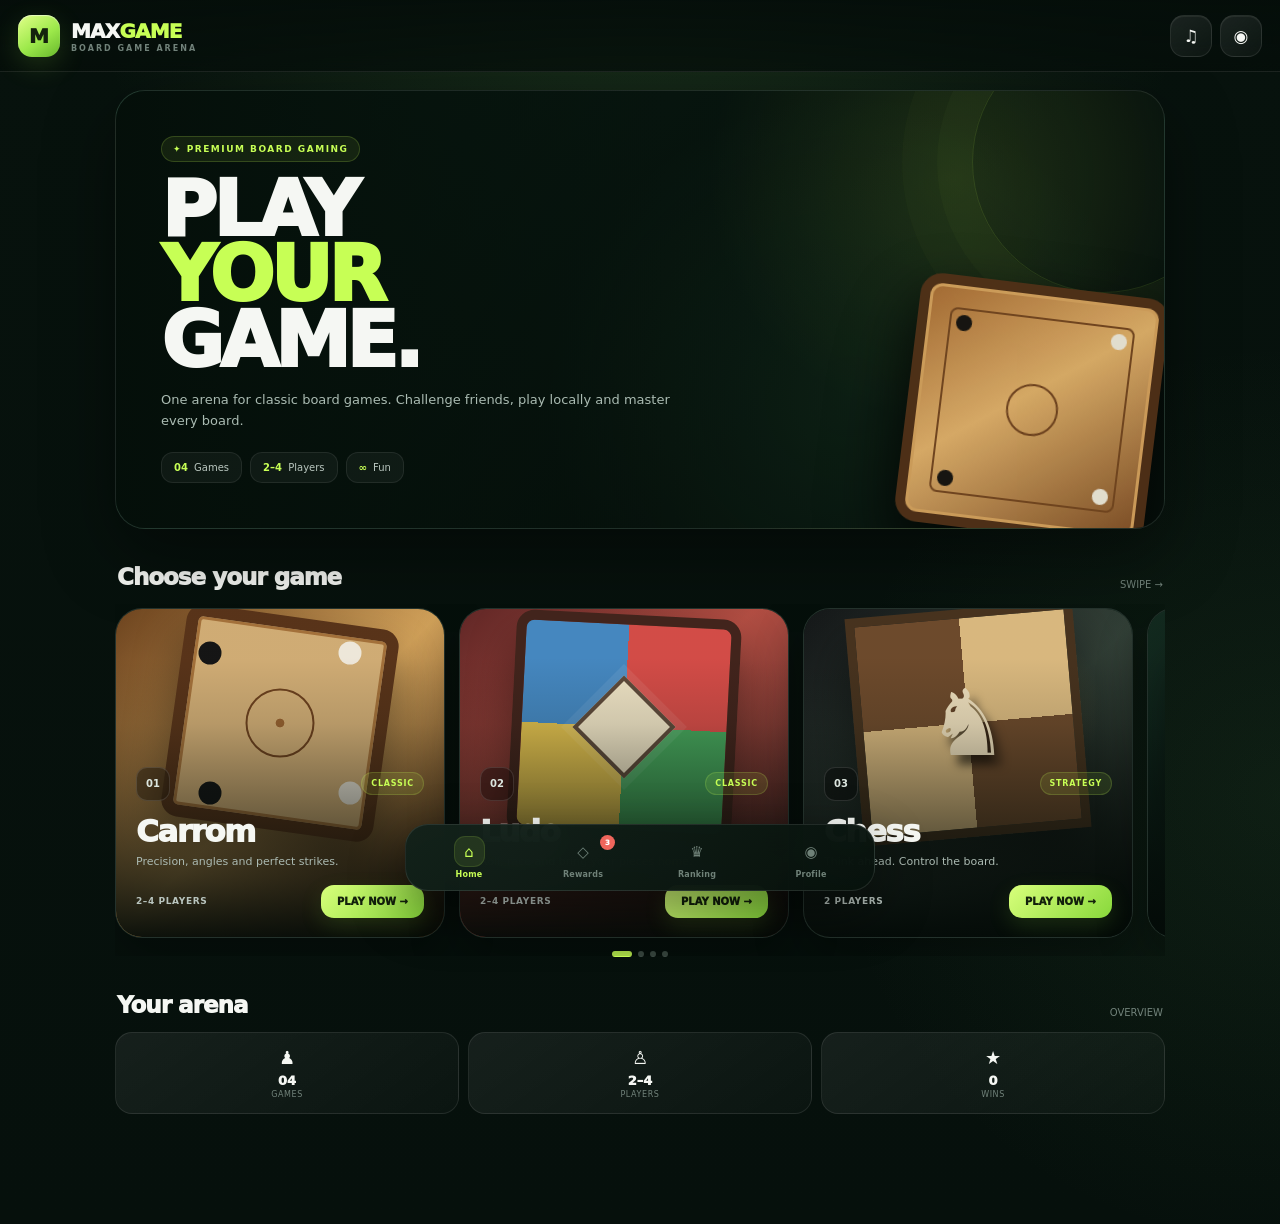
==== commit 5f62dbc2: "Update print statement from 'Hello' to 'Goodbye'" ====
--- a/index.html
+++ b/index.html
@@ -2,48 +2,41 @@
 <html lang="en">
 <head>
 <meta charset="UTF-8">
-<meta name="viewport" content="width=device-width, initial-scale=1.0, maximum-scale=1.0, user-scalable=no">
-<meta name="theme-color" content="#07110e">
-<meta name="apple-mobile-web-app-capable" content="yes">
-
-<title>GameVault — Board Games</title>
+<meta name="viewport" content="width=device-width,initial-scale=1.0,user-scalable=no">
+<meta name="theme-color" content="#07100d">
+<title>MAX GAME — Board Games</title>
 
 <style>
 /* =========================================================
-   GAMEVAULT
-   Premium Board Game Hub
-   Home UI — self contained
+   MAX GAME — PREMIUM ARTISTIC UI
 ========================================================= */
 
 :root{
-  --bg:#06110d;
-  --bg2:#091a14;
-  --panel:#0d2119;
-  --panel2:#102a20;
-
-  --white:#f5f7f4;
-  --muted:#91a59b;
-
-  --green:#baff4b;
-  --green2:#79d635;
-
-  --gold:#f4c95d;
-  --gold2:#ffdf83;
-
+  --bg:#06100c;
+  --bg2:#0a1711;
+  --panel:rgba(18,31,25,.82);
+  --panel2:#10231a;
   --line:rgba(255,255,255,.09);
-  --lineGold:rgba(244,201,93,.25);
-
-  --shadow:0 25px 70px rgba(0,0,0,.45);
-}
-
-/* =========================================================
-   RESET
-========================================================= */
+
+  --white:#f5f7f3;
+  --muted:#93a39b;
+
+  --lime:#c7ff55;
+  --lime2:#8bd738;
+  --gold:#e6bd62;
+  --gold2:#ffe59a;
+
+  --red:#ef665c;
+  --blue:#69b7ff;
+
+  --radius:26px;
+  --shadow:0 25px 70px rgba(0,0,0,.42);
+}
 
 *{
+  box-sizing:border-box;
   margin:0;
   padding:0;
-  box-sizing:border-box;
   -webkit-tap-highlight-color:transparent;
 }
 
@@ -53,35 +46,39 @@
 
 body{
   min-height:100vh;
-  background:
-    radial-gradient(
-      circle at 50% -10%,
-      rgba(44,120,76,.28),
-      transparent 35%
-    ),
-    radial-gradient(
-      circle at 100% 60%,
-      rgba(28,85,56,.14),
-      transparent 35%
-    ),
-    var(--bg);
-
+  overflow-x:hidden;
   color:var(--white);
-
   font-family:
     Inter,
+    ui-sans-serif,
     system-ui,
     -apple-system,
     BlinkMacSystemFont,
     "Segoe UI",
     sans-serif;
 
-  overflow-x:hidden;
+  background:
+    radial-gradient(
+      circle at 50% -10%,
+      rgba(111,185,93,.20),
+      transparent 38%
+    ),
+    radial-gradient(
+      circle at 100% 65%,
+      rgba(82,143,80,.11),
+      transparent 30%
+    ),
+    linear-gradient(
+      180deg,
+      #07120d 0%,
+      #06100c 100%
+    );
 }
 
 button{
   font:inherit;
   border:0;
+  color:inherit;
   cursor:pointer;
 }
 
@@ -89,15 +86,25 @@
   transform:scale(.96);
 }
 
+.hidden{
+  display:none!important;
+}
+
 /* =========================================================
-   APP
+   SCROLLBAR
 ========================================================= */
 
-.app{
-  width:100%;
-  max-width:1200px;
-  margin:auto;
-  padding-bottom:110px;
+::-webkit-scrollbar{
+  width:4px;
+}
+
+::-webkit-scrollbar-track{
+  background:transparent;
+}
+
+::-webkit-scrollbar-thumb{
+  background:rgba(199,255,85,.28);
+  border-radius:50px;
 }
 
 /* =========================================================
@@ -115,9 +122,14 @@
   align-items:center;
   justify-content:space-between;
 
-  padding:0 22px;
-
-  background:rgba(5,15,11,.82);
+  padding:0 18px;
+
+  background:
+    linear-gradient(
+      180deg,
+      rgba(5,14,10,.96),
+      rgba(5,14,10,.76)
+    );
 
   border-bottom:1px solid var(--line);
 
@@ -131,42 +143,53 @@
   gap:11px;
 }
 
-.brandLogo{
-  width:43px;
-  height:43px;
+.brandMark{
+  width:42px;
+  height:42px;
 
   display:grid;
   place-items:center;
 
   border-radius:14px;
+
+  color:#14220d;
+
+  font-size:20px;
+  font-weight:1000;
 
   background:
     linear-gradient(
       145deg,
-      var(--gold2),
-      var(--gold)
+      #e1ff88,
+      #9de94b 55%,
+      #67b72c
     );
 
-  color:#18220f;
-
-  font-weight:1000;
+  box-shadow:
+    0 8px 28px rgba(169,237,73,.16),
+    inset 0 1px 1px rgba(255,255,255,.55);
+}
+
+.brandText{
   font-size:20px;
-
-  box-shadow:
-    0 8px 25px rgba(244,201,93,.18);
-}
-
-.brandName{
-  font-size:20px;
-  font-weight:900;
-  letter-spacing:-.7px;
-}
-
-.brandName span{
-  color:var(--green);
-}
-
-.headerRight{
+  font-weight:950;
+  letter-spacing:-.8px;
+}
+
+.brandText span{
+  color:var(--lime);
+}
+
+.brandSub{
+  display:block;
+  color:#71827a;
+  font-size:8px;
+  letter-spacing:2px;
+  margin-top:1px;
+  font-weight:800;
+}
+
+.headerActions{
   display:flex;
   align-items:center;
   gap:8px;
@@ -179,20 +202,36 @@
   display:grid;
   place-items:center;
 
-  border-radius:13px;
-
-  color:#e8eee9;
-
-  background:rgba(255,255,255,.055);
-
   border:1px solid var(--line);
-
-  transition:.2s;
+  border-radius:14px;
+
+  background:
+    linear-gradient(
+      145deg,
+      rgba(255,255,255,.09),
+      rgba(255,255,255,.035)
+    );
+
+  box-shadow:
+    inset 0 1px 0 rgba(255,255,255,.06);
+
+  font-size:17px;
+
+  transition:.25s;
 }
 
 .headerButton:hover{
-  background:rgba(255,255,255,.09);
-  border-color:rgba(186,255,75,.22);
+  border-color:rgba(199,255,85,.3);
+}
+
+/* =========================================================
+   MAIN
+========================================================= */
+
+.home{
+  width:min(1100px,100%);
+  margin:auto;
+  padding:18px 16px 110px;
 }
 
 /* =========================================================
@@ -200,62 +239,165 @@
 ========================================================= */
 
 .hero{
-  margin:22px 20px 0;
-
-  min-height:340px;
-
   position:relative;
 
+  min-height:310px;
+
   overflow:hidden;
 
+  border:1px solid rgba(255,255,255,.09);
   border-radius:30px;
 
-  border:1px solid var(--lineGold);
+  padding:34px 25px;
+
+  display:flex;
+  align-items:flex-end;
 
   background:
     radial-gradient(
-      circle at 78% 45%,
-      rgba(186,255,75,.12),
-      transparent 25%
+      circle at 80% 20%,
+      rgba(199,255,85,.17),
+      transparent 27%
+    ),
+    radial-gradient(
+      circle at 70% 70%,
+      rgba(72,157,95,.16),
+      transparent 38%
     ),
     linear-gradient(
-      115deg,
-      #07140f 0%,
-      #0b2419 52%,
-      #102e20 100%
+      135deg,
+      #0d251a,
+      #07120d 65%
     );
 
   box-shadow:var(--shadow);
-}
-
-.heroGlow{
+
+  isolation:isolate;
+}
+
+.hero::before{
+  content:"";
+
   position:absolute;
-
-  width:380px;
-  height:380px;
-
-  right:-130px;
-  top:-100px;
+  width:260px;
+  height:260px;
+
+  right:-70px;
+  top:-60px;
 
   border-radius:50%;
 
+  border:1px solid rgba(199,255,85,.12);
+
+  box-shadow:
+    0 0 0 35px rgba(199,255,85,.025),
+    0 0 0 70px rgba(199,255,85,.018);
+
+  animation:heroOrbit 12s linear infinite;
+}
+
+@keyframes heroOrbit{
+  to{
+    transform:rotate(360deg);
+  }
+}
+
+.hero::after{
+  content:"";
+
+  position:absolute;
+  inset:0;
+
   background:
-    radial-gradient(
-      circle,
-      rgba(186,255,75,.18),
-      transparent 65%
+    linear-gradient(
+      90deg,
+      rgba(4,14,9,.96),
+      rgba(4,14,9,.52),
+      rgba(4,14,9,.12)
     );
 
-  filter:blur(5px);
+  pointer-events:none;
+  z-index:-1;
+}
+
+.heroArt{
+  position:absolute;
+
+  right:-8px;
+  bottom:-22px;
+
+  width:280px;
+  height:280px;
+
+  transform:rotate(7deg);
+
+  opacity:.95;
+
+  filter:
+    drop-shadow(
+      0 30px 35px rgba(0,0,0,.5)
+    );
+}
+
+.heroBoard{
+  position:absolute;
+  inset:15px;
+
+  border-radius:22px;
+
+  background:
+    linear-gradient(
+      145deg,
+      #a96d34,
+      #e0b06a 45%,
+      #815027
+    );
+
+  border:10px solid #513118;
+
+  box-shadow:
+    inset 0 0 0 3px #d5a25d,
+    0 25px 50px rgba(0,0,0,.45);
+}
+
+.heroBoard::before{
+  content:"";
+
+  position:absolute;
+  inset:22px;
+
+  border:2px solid #754720;
+  border-radius:8px;
+}
+
+.heroBoard::after{
+  content:"";
+
+  position:absolute;
+
+  width:48px;
+  height:48px;
+
+  left:50%;
+  top:50%;
+
+  transform:translate(-50%,-50%);
+
+  border:2px solid #71431f;
+  border-radius:50%;
+
+  box-shadow:
+    -78px -78px 0 -18px #181511,
+    78px -78px 0 -18px #eee8d9,
+    -78px 78px 0 -18px #181511,
+    78px 78px 0 -18px #eee8d9;
 }
 
 .heroContent{
   position:relative;
-  z-index:4;
-
-  max-width:610px;
-
-  padding:55px 45px;
+  z-index:5;
+
+  width:min(620px,100%);
 }
 
 .heroBadge{
@@ -263,1283 +405,926 @@
   align-items:center;
   gap:7px;
 
-  padding:8px 12px;
-
+  padding:7px 11px;
+
+  border:1px solid rgba(199,255,85,.18);
   border-radius:999px;
 
-  color:var(--green);
-
-  background:rgba(186,255,75,.08);
-
-  border:1px solid rgba(186,255,75,.2);
+  background:rgba(199,255,85,.08);
+
+  color:var(--lime);
+
+  font-size:9px;
+  font-weight:900;
+  letter-spacing:1.5px;
+
+  margin-bottom:15px;
+}
+
+.heroTitle{
+  font-size:clamp(42px,8vw,76px);
+
+  line-height:.86;
+
+  letter-spacing:-4px;
+
+  font-weight:1000;
+}
+
+.heroTitle span{
+  color:var(--lime);
+}
+
+.heroText{
+  max-width:510px;
+
+  margin-top:17px;
+
+  color:#aabbb2;
+
+  font-size:13px;
+
+  line-height:1.6;
+}
+
+.heroStats{
+  display:flex;
+  gap:8px;
+
+  margin-top:20px;
+
+  flex-wrap:wrap;
+}
+
+.stat{
+  padding:9px 12px;
+
+  border:1px solid rgba(255,255,255,.08);
+  border-radius:12px;
+
+  background:rgba(255,255,255,.045);
+
+  color:#b9c6bf;
 
   font-size:10px;
-  font-weight:900;
-
-  letter-spacing:1.3px;
-}
-
-.heroBadge i{
-  width:6px;
-  height:6px;
-
-  border-radius:50%;
-
-  background:var(--green);
+}
+
+.stat strong{
+  color:var(--lime);
+  margin-right:3px;
+}
+
+/* =========================================================
+   SECTION HEADER
+========================================================= */
+
+.sectionHead{
+  display:flex;
+  align-items:flex-end;
+  justify-content:space-between;
+
+  margin:35px 2px 14px;
+}
+
+.sectionTitle{
+  font-size:23px;
+  font-weight:950;
+  letter-spacing:-1px;
+}
+
+.sectionSub{
+  color:#71827a;
+  font-size:10px;
+}
+
+/* =========================================================
+   GAME CAROUSEL
+========================================================= */
+
+.gameCarousel{
+  display:flex;
+
+  gap:14px;
+
+  overflow-x:auto;
+
+  padding:4px 2px 18px;
+
+  scroll-snap-type:x mandatory;
+
+  scrollbar-width:none;
+}
+
+.gameCarousel::-webkit-scrollbar{
+  display:none;
+}
+
+.gameCard{
+  position:relative;
+
+  flex:0 0 78%;
+
+  min-height:330px;
+
+  overflow:hidden;
+
+  scroll-snap-align:start;
+
+  border:1px solid rgba(255,255,255,.10);
+
+  border-radius:27px;
+
+  background:#0b1b14;
 
   box-shadow:
-    0 0 12px var(--green);
-}
-
-.hero h1{
-  margin-top:18px;
-
-  font-size:
-    clamp(
-      43px,
-      7vw,
-      76px
-    );
-
-  line-height:.88;
-
-  letter-spacing:-4px;
-}
-
-.hero h1 span{
-  color:var(--green);
-}
-
-.heroText{
-  max-width:520px;
-
-  margin-top:20px;
-
-  color:#aebeb6;
-
-  font-size:14px;
-
-  line-height:1.6;
-}
-
-.heroButton{
-  margin-top:25px;
-
-  padding:13px 19px;
-
-  border-radius:14px;
-
-  color:#13220e;
+    0 20px 50px rgba(0,0,0,.32);
+
+  transition:
+    transform .35s,
+    border-color .35s;
+}
+
+.gameCard:active{
+  transform:scale(.985);
+}
+
+.gameCardImage{
+  position:absolute;
+  inset:0;
+
+  overflow:hidden;
+}
+
+.gameCardImage::after{
+  content:"";
+
+  position:absolute;
+  inset:0;
 
   background:
     linear-gradient(
-      135deg,
-      #d5ff72,
-      #82d83c
+      180deg,
+      rgba(0,0,0,.03) 15%,
+      rgba(3,11,8,.15) 35%,
+      rgba(3,10,7,.95) 100%
     );
-
-  font-size:12px;
-  font-weight:950;
-
-  box-shadow:
-    0 10px 30px rgba(139,230,63,.16);
 }
 
 /* =========================================================
-   HERO BOARD VISUAL
+   ARTISTIC GAME BACKGROUNDS
 ========================================================= */
 
-.heroBoard{
+/* CARROM */
+
+.carromVisual{
   position:absolute;
-
-  right:50px;
-  top:50%;
-
-  width:230px;
-  height:230px;
-
-  transform:
-    translateY(-50%)
-    rotate(7deg);
-
-  border-radius:24px;
-
-  background:
-    linear-gradient(
-      145deg,
-      #9c672e,
-      #d4a35f,
-      #71441f
-    );
-
-  border:10px solid #5d381b;
-
-  box-shadow:
-    0 30px 70px rgba(0,0,0,.55),
-    inset 0 0 0 3px #c58b48;
-
-  animation:
-    boardFloat 5s ease-in-out infinite;
-}
-
-.heroBoardInner{
-  position:absolute;
-
-  inset:17px;
-
-  border:2px solid #70431f;
-
-  background:#d8b57a;
-}
-
-.heroPocket{
-  position:absolute;
-
-  width:28px;
-  height:28px;
-
-  border-radius:50%;
-
-  background:#17130f;
-
-  box-shadow:
-    inset 0 3px 5px rgba(255,255,255,.12);
-}
-
-.p1{
-  left:9px;
-  top:9px;
-}
-
-.p2{
-  right:9px;
-  top:9px;
-}
-
-.p3{
-  left:9px;
-  bottom:9px;
-}
-
-.p4{
-  right:9px;
-  bottom:9px;
-}
-
-.heroCenter{
-  position:absolute;
-
-  left:50%;
-  top:50%;
-
-  width:60px;
-  height:60px;
-
-  transform:translate(-50%,-50%);
-
-  border-radius:50%;
-
-  border:2px solid #77491f;
-}
-
-.heroCenter:after{
-  content:"";
-
-  position:absolute;
-
-  left:50%;
-  top:50%;
-
-  width:15px;
-  height:15px;
-
-  transform:translate(-50%,-50%);
-
-  border-radius:50%;
-
-  background:#9b1f27;
-
-  border:3px solid #68171c;
-}
-
-.coin{
-  position:absolute;
-
-  width:18px;
-  height:18px;
-
-  border-radius:50%;
-
-  box-shadow:
-    0 3px 4px rgba(0,0,0,.35);
-}
-
-.coin.black{
+  inset:0;
+
   background:
     radial-gradient(
-      circle at 35% 30%,
-      #555,
-      #111 55%,
-      #050505
+      circle at 50% 40%,
+      rgba(255,226,158,.9) 0 12%,
+      transparent 12.5%
+    ),
+    linear-gradient(
+      135deg,
+      #70451f,
+      #d6a55c 50%,
+      #553218
     );
 }
 
-.coin.white{
+.carromVisual::before{
+  content:"";
+
+  position:absolute;
+
+  width:190px;
+  height:190px;
+
+  left:50%;
+  top:35%;
+
+  transform:translate(-50%,-50%) rotate(8deg);
+
+  border:12px solid #5b351a;
+
+  border-radius:17px;
+
+  background:
+    radial-gradient(circle at 50% 50%,#9b6431 0 3%,transparent 3.5%),
+    #d6b178;
+
+  box-shadow:
+    inset 0 0 0 3px #a8743c,
+    0 25px 45px rgba(0,0,0,.4);
+}
+
+.carromVisual::after{
+  content:"";
+
+  position:absolute;
+
+  left:50%;
+  top:35%;
+
+  width:65px;
+  height:65px;
+
+  transform:translate(-50%,-50%);
+
+  border-radius:50%;
+
+  border:2px solid #70431f;
+
+  box-shadow:
+    -70px -70px 0 -23px #161616,
+    70px -70px 0 -23px #f5eee0,
+    -70px 70px 0 -23px #161616,
+    70px 70px 0 -23px #f5eee0;
+}
+
+/* LUDO */
+
+.ludoVisual{
+  position:absolute;
+  inset:0;
+
+  background:
+    radial-gradient(
+      circle at 50% 38%,
+      rgba(255,255,255,.10),
+      transparent 25%
+    ),
+    linear-gradient(
+      135deg,
+      #632827,
+      #b85045 45%,
+      #39201f
+    );
+}
+
+.ludoVisual::before{
+  content:"";
+
+  position:absolute;
+
+  width:205px;
+  height:205px;
+
+  left:50%;
+  top:36%;
+
+  transform:translate(-50%,-50%) rotate(3deg);
+
+  border-radius:18px;
+
+  background:
+    conic-gradient(
+      #d94e49 0 25%,
+      #48a85d 0 50%,
+      #e4c24f 0 75%,
+      #478bc5 0
+    );
+
+  border:10px solid #44251d;
+
+  box-shadow:
+    0 25px 45px rgba(0,0,0,.4);
+}
+
+.ludoVisual::after{
+  content:"";
+
+  position:absolute;
+
+  left:50%;
+  top:36%;
+
+  width:65px;
+  height:65px;
+
+  transform:translate(-50%,-50%) rotate(45deg);
+
+  background:#f4e8c9;
+
+  border:4px solid rgba(61,38,25,.8);
+
+  box-shadow:
+    0 0 0 8px rgba(255,255,255,.08);
+}
+
+/* CHESS */
+
+.chessVisual{
+  position:absolute;
+  inset:0;
+
+  background:
+    radial-gradient(
+      circle at 65% 30%,
+      rgba(255,211,107,.18),
+      transparent 27%
+    ),
+    linear-gradient(
+      135deg,
+      #16191a,
+      #344239 52%,
+      #111512
+    );
+}
+
+.chessVisual::before{
+  content:"";
+
+  position:absolute;
+
+  width:210px;
+  height:210px;
+
+  left:50%;
+  top:35%;
+
+  transform:translate(-50%,-50%) rotate(-5deg);
+
+  border:9px solid #49341f;
+
+  background:
+    conic-gradient(
+      #dfbd82 0 25%,
+      #704c2d 0 50%,
+      #dfbd82 0 75%,
+      #704c2d 0
+    );
+
+  box-shadow:
+    0 30px 50px rgba(0,0,0,.5);
+}
+
+.chessVisual::after{
+  content:"♞";
+
+  position:absolute;
+
+  left:50%;
+  top:35%;
+
+  transform:translate(-50%,-50%);
+
+  color:#f4e4c1;
+
+  font-size:92px;
+
+  filter:
+    drop-shadow(
+      7px 10px 5px rgba(0,0,0,.6)
+    );
+}
+
+/* POOL */
+
+.poolVisual{
+  position:absolute;
+  inset:0;
+
+  background:
+    radial-gradient(
+      circle at 50% 40%,
+      rgba(67,174,111,.24),
+      transparent 35%
+    ),
+    linear-gradient(
+      135deg,
+      #142c21,
+      #07130e 65%
+    );
+}
+
+.poolVisual::before{
+  content:"";
+
+  position:absolute;
+
+  width:240px;
+  height:140px;
+
+  left:50%;
+  top:35%;
+
+  transform:translate(-50%,-50%);
+
+  border-radius:18px;
+
+  border:15px solid #54331c;
+
+  background:
+    radial-gradient(circle at 20% 18%,#08100c 0 7px,transparent 8px),
+    radial-gradient(circle at 80% 18%,#08100c 0 7px,transparent 8px),
+    radial-gradient(circle at 20% 82%,#08100c 0 7px,transparent 8px),
+    radial-gradient(circle at 80% 82%,#08100c 0 7px,transparent 8px),
+    radial-gradient(circle at 50% 50%,#e4b73f 0 10px,transparent 11px),
+    #17643f;
+
+  box-shadow:
+    inset 0 0 0 3px #0c3825,
+    0 28px 50px rgba(0,0,0,.55);
+}
+
+.poolVisual::after{
+  content:"";
+
+  position:absolute;
+
+  width:65px;
+  height:65px;
+
+  left:42%;
+  top:37%;
+
+  border-radius:50%;
+
   background:
     radial-gradient(
       circle at 35% 30%,
       #fff,
-      #ddd 55%,
-      #aaa
+      #c9d0cc 40%,
+      #7b8680 100%
     );
-}
-
-.c1{left:65px;top:75px}
-.c2{left:100px;top:58px}
-.c3{left:137px;top:78px}
-.c4{left:82px;top:118px}
-.c5{left:120px;top:115px}
+
+  box-shadow:
+    42px 17px 0 -10px #e2bd3e,
+    70px 38px 0 -13px #dc4c45;
+}
 
 /* =========================================================
-   SECTION HEADER
+   GAME CARD CONTENT
 ========================================================= */
 
-.section{
-  padding:0 20px;
-}
-
-.sectionHeader{
-  margin-top:38px;
-  margin-bottom:17px;
-
+.gameContent{
+  position:absolute;
+
+  z-index:5;
+
+  left:20px;
+  right:20px;
+  bottom:19px;
+}
+
+.gameTopRow{
   display:flex;
-  align-items:end;
   justify-content:space-between;
-}
-
-.sectionTitle{
-  font-size:25px;
+  align-items:center;
+
+  margin-bottom:12px;
+}
+
+.gameNumber{
+  width:34px;
+  height:34px;
+
+  display:grid;
+  place-items:center;
+
+  border-radius:11px;
+
+  background:rgba(0,0,0,.34);
+
+  border:1px solid rgba(255,255,255,.12);
+
+  backdrop-filter:blur(12px);
+
+  color:#dce6df;
+
+  font-size:10px;
+  font-weight:900;
+}
+
+.gameMode{
+  padding:6px 9px;
+
+  border-radius:999px;
+
+  background:rgba(199,255,85,.10);
+
+  border:1px solid rgba(199,255,85,.18);
+
+  color:var(--lime);
+
+  font-size:8px;
+
+  font-weight:900;
+
+  letter-spacing:.8px;
+}
+
+.gameName{
+  font-size:31px;
+  font-weight:1000;
+
+  letter-spacing:-1.5px;
+}
+
+.gameDescription{
+  margin-top:5px;
+
+  color:#abbab2;
+
+  font-size:11px;
+
+  line-height:1.45;
+}
+
+.gameBottom{
+  display:flex;
+
+  align-items:center;
+  justify-content:space-between;
+
+  margin-top:15px;
+}
+
+.playerCount{
+  color:#b9c5bf;
+
+  font-size:9px;
+
   font-weight:850;
 
-  letter-spacing:-1px;
-}
-
-.sectionSub{
-  color:var(--muted);
-
-  font-size:11px;
-
-  letter-spacing:.7px;
+  letter-spacing:.6px;
+}
+
+.playButton{
+  padding:11px 16px;
+
+  border-radius:13px;
+
+  background:
+    linear-gradient(
+      135deg,
+      #d8ff7b,
+      #88d83b
+    );
+
+  color:#13210c;
+
+  font-size:10px;
+
+  font-weight:1000;
+
+  box-shadow:
+    0 8px 22px rgba(144,219,58,.15);
 }
 
 /* =========================================================
-   GAME GRID
+   CAROUSEL DOTS
 ========================================================= */
 
-.gameGrid{
+.carouselDots{
+  display:flex;
+
+  justify-content:center;
+
+  gap:6px;
+
+  margin-top:-5px;
+}
+
+.dot{
+  width:6px;
+  height:6px;
+
+  border-radius:50%;
+
+  background:#405048;
+
+  transition:.25s;
+}
+
+.dot.active{
+  width:20px;
+
+  border-radius:20px;
+
+  background:var(--lime);
+}
+
+/* =========================================================
+   QUICK STATS
+========================================================= */
+
+.quickSection{
+  margin-top:20px;
+}
+
+.quickGrid{
   display:grid;
 
   grid-template-columns:
-    repeat(
-      2,
-      minmax(0,1fr)
+    repeat(3,1fr);
+
+  gap:9px;
+}
+
+.quickCard{
+  padding:14px 10px;
+
+  border:1px solid var(--line);
+
+  border-radius:17px;
+
+  background:
+    linear-gradient(
+      145deg,
+      rgba(255,255,255,.065),
+      rgba(255,255,255,.025)
     );
 
-  gap:18px;
+  text-align:center;
+}
+
+.quickIcon{
+  font-size:18px;
+}
+
+.quickValue{
+  margin-top:5px;
+
+  font-size:13px;
+
+  font-weight:950;
+}
+
+.quickLabel{
+  margin-top:2px;
+
+  color:#71827a;
+
+  font-size:8px;
+
+  text-transform:uppercase;
+
+  letter-spacing:.6px;
 }
 
 /* =========================================================
-   GAME CARD
+   BOTTOM NAV
 ========================================================= */
 
-.gameCard{
+.bottomNav{
+  position:fixed;
+
+  z-index:120;
+
+  left:50%;
+  bottom:9px;
+
+  transform:translateX(-50%);
+
+  width:min(470px,calc(100% - 22px));
+
+  height:67px;
+
+  display:grid;
+
+  grid-template-columns:
+    repeat(4,1fr);
+
+  padding:6px;
+
+  border:1px solid rgba(255,255,255,.10);
+
+  border-radius:23px;
+
+  background:
+    linear-gradient(
+      145deg,
+      rgba(18,34,27,.96),
+      rgba(7,17,12,.96)
+    );
+
+  box-shadow:
+    0 20px 55px rgba(0,0,0,.48);
+
+  backdrop-filter:blur(25px);
+  -webkit-backdrop-filter:blur(25px);
+}
+
+.navItem{
   position:relative;
 
-  min-height:360px;
-
-  overflow:hidden;
-
-  border-radius:27px;
-
-  border:1px solid var(--line);
-
-  background:#0b1c15;
+  display:flex;
+  flex-direction:column;
+  align-items:center;
+  justify-content:center;
+
+  gap:3px;
+
+  border-radius:17px;
+
+  background:transparent;
+
+  color:#6f8178;
+
+  transition:.25s;
+}
+
+.navIcon{
+  width:31px;
+  height:31px;
+
+  display:grid;
+  place-items:center;
+
+  border-radius:11px;
+
+  font-size:15px;
+
+  transition:.25s;
+}
+
+.navLabel{
+  font-size:8px;
+
+  font-weight:900;
+
+  letter-spacing:.2px;
+}
+
+.navItem.active{
+  color:var(--lime);
+}
+
+.navItem.active .navIcon{
+  background:rgba(199,255,85,.10);
 
   box-shadow:
-    0 18px 45px rgba(0,0,0,.28);
-
-  transition:
-    transform .35s ease,
-    border-color .35s ease,
-    box-shadow .35s ease;
-
-  cursor:pointer;
-}
-
-.gameCard:hover{
-  transform:translateY(-7px);
-
-  border-color:
-    rgba(186,255,75,.3);
-
-  box-shadow:
-    0 28px 65px rgba(0,0,0,.42);
-}
-
-.gameCard:active{
-  transform:scale(.985);
+    inset 0 0 0 1px rgba(199,255,85,.12);
+}
+
+.navBadge{
+  position:absolute;
+
+  top:4px;
+  right:22%;
+
+  min-width:15px;
+  height:15px;
+
+  display:grid;
+  place-items:center;
+
+  padding:0 4px;
+
+  border-radius:20px;
+
+  background:var(--red);
+
+  color:white;
+
+  font-size:7px;
+  font-weight:1000;
 }
 
 /* =========================================================
-   GAME VISUAL AREA
+   SCREEN / MODALS
 ========================================================= */
 
-.gameVisual{
-  position:absolute;
+.screen{
+  position:fixed;
 
   inset:0;
 
-  overflow:hidden;
-}
-
-.gameVisual:after{
-  content:"";
-
-  position:absolute;
-
-  inset:0;
+  z-index:300;
+
+  display:none;
 
   background:
     linear-gradient(
       180deg,
-      rgba(0,0,0,.03) 20%,
-      rgba(0,0,0,.25) 48%,
-      rgba(3,12,8,.96) 94%
+      #07110d,
+      #04100b
     );
 }
 
+.screen.show{
+  display:flex;
+  flex-direction:column;
+}
+
+.screenHeader{
+  flex:0 0 68px;
+
+  display:flex;
+
+  align-items:center;
+  justify-content:space-between;
+
+  padding:0 16px;
+
+  border-bottom:1px solid var(--line);
+
+  background:rgba(5,15,11,.92);
+
+  backdrop-filter:blur(18px);
+}
+
+.screenTitle{
+  text-align:center;
+}
+
+.screenTitle strong{
+  display:block;
+
+  font-size:14px;
+}
+
+.screenTitle small{
+  display:block;
+
+  margin-top:2px;
+
+  color:var(--lime);
+
+  font-size:8px;
+
+  letter-spacing:1px;
+}
+
+.screenButton{
+  width:40px;
+  height:40px;
+
+  display:grid;
+  place-items:center;
+
+  border:1px solid var(--line);
+
+  border-radius:13px;
+
+  background:rgba(255,255,255,.05);
+}
+
+.screenBody{
+  flex:1;
+
+  overflow:auto;
+
+  padding:22px 16px 100px;
+}
+
 /* =========================================================
-   CARROM VISUAL
+   SETUP MODAL
 ========================================================= */
 
-.carromScene{
-  position:absolute;
-
-  width:250px;
-  height:250px;
-
-  left:50%;
-  top:34%;
-
-  transform:
-    translate(-50%,-50%)
-    rotate(-5deg);
-
-  border-radius:24px;
+.modal{
+  position:fixed;
+
+  inset:0;
+
+  z-index:500;
+
+  display:none;
+
+  align-items:flex-end;
+  justify-content:center;
+
+  padding:12px;
+
+  background:rgba(0,0,0,.72);
+
+  backdrop-filter:blur(12px);
+}
+
+.modal.show{
+  display:flex;
+}
+
+.modalBox{
+  width:min(500px,100%);
+
+  padding:24px;
+
+  border:1px solid rgba(255,255,255,.10);
+
+  border-radius:28px;
 
   background:
     linear-gradient(
       145deg,
-      #a56c31,
-      #d5a25b,
-      #75451f
+      #11271d,
+      #08150f
     );
 
-  border:10px solid #543119;
-
   box-shadow:
-    0 30px 50px rgba(0,0,0,.45),
-    inset 0 0 0 3px #c28746;
-
-  transition:.5s;
-}
-
-.gameCard:hover .carromScene{
-  transform:
-    translate(-50%,-50%)
-    rotate(-3deg)
-    scale(1.04);
-}
-
-.carromSurface{
-  position:absolute;
-
-  inset:17px;
-
-  background:#d8b67d;
-
-  border:2px solid #744b26;
-}
-
-.carromLine{
-  position:absolute;
-
-  border:1px solid #7a4c25;
-}
-
-.carromLine.outer{
-  inset:17px;
-}
-
-.carromCenter{
-  position:absolute;
-
-  left:50%;
-  top:50%;
-
-  width:58px;
-  height:58px;
-
-  transform:translate(-50%,-50%);
-
-  border-radius:50%;
-
-  border:2px solid #74451f;
-}
-
-.carromCenter:after{
-  content:"";
-
-  position:absolute;
-
-  width:14px;
-  height:14px;
-
-  left:50%;
-  top:50%;
-
-  transform:translate(-50%,-50%);
-
-  border-radius:50%;
-
-  background:#9e1822;
-}
-
-.carromPocket{
-  position:absolute;
-
-  width:25px;
-  height:25px;
-
-  border-radius:50%;
-
-  background:#17120e;
-}
-
-.cp1{left:5px;top:5px}
-.cp2{right:5px;top:5px}
-.cp3{left:5px;bottom:5px}
-.cp4{right:5px;bottom:5px}
-
-.carromPiece{
-  position:absolute;
-
-  width:18px;
-  height:18px;
-
-  border-radius:50%;
-
-  box-shadow:
-    0 3px 4px rgba(0,0,0,.35);
-}
-
-.carromPiece.black{
-  background:
-    radial-gradient(
-      circle at 35% 30%,
-      #777,
-      #181818 60%
-    );
-}
-
-.carromPiece.white{
-  background:
-    radial-gradient(
-      circle at 35% 30%,
-      #fff,
-      #d6d6d6 65%
-    );
-}
-
-.cc1{left:65px;top:72px}
-.cc2{left:105px;top:64px}
-.cc3{left:138px;top:78px}
-.cc4{left:84px;top:108px}
-.cc5{left:122px;top:110px}
-.cc6{left:151px;top:103px}
-
-/* =========================================================
-   LUDO VISUAL
-========================================================= */
-
-.ludoScene{
-  position:absolute;
-
-  left:50%;
-  top:35%;
-
-  width:250px;
-  height:250px;
-
-  transform:translate(-50%,-50%) rotate(2deg);
-
-  background:#eee6d2;
-
-  border-radius:22px;
-
-  padding:12px;
-
-  box-shadow:
-    0 30px 55px rgba(0,0,0,.48);
-
-  transition:.5s;
-}
-
-.gameCard:hover .ludoScene{
-  transform:
-    translate(-50%,-50%)
-    rotate(1deg)
-    scale(1.04);
-}
-
-.ludoCorner{
-  position:absolute;
-
-  width:90px;
-  height:90px;
-
-  border-radius:13px;
-
-  display:grid;
-  place-items:center;
-}
-
-.ludoRed{
-  left:12px;
-  top:12px;
-  background:#e54c4c;
-}
-
-.ludoGreen{
-  right:12px;
-  top:12px;
-  background:#48b96c;
-}
-
-.ludoYellow{
-  left:12px;
-  bottom:12px;
-  background:#f2c84b;
-}
-
-.ludoBlue{
-  right:12px;
-  bottom:12px;
-  background:#4d91e8;
-}
-
-.ludoHome{
-  width:52px;
-  height:52px;
-
-  border-radius:9px;
-
-  background:white;
-
-  box-shadow:
-    inset 0 0 0 3px rgba(0,0,0,.08);
-}
-
-.ludoPath{
-  position:absolute;
-
-  left:102px;
-  top:12px;
-
-  width:46px;
-  height:226px;
-
-  display:grid;
-
-  grid-template-columns:
-    repeat(3,1fr);
-
-  grid-template-rows:
-    repeat(13,1fr);
-}
-
-.ludoCell{
-  border:1px solid rgba(0,0,0,.12);
-  background:#f8f3e7;
-}
-
-.ludoCenter{
-  position:absolute;
-
-  left:50%;
-  top:50%;
-
-  transform:translate(-50%,-50%);
-
-  width:72px;
-  height:72px;
-
-  clip-path:polygon(
-    50% 0,
-    100% 50%,
-    50% 100%,
-    0 50%
-  );
-
-  background:
-    conic-gradient(
-      #e54c4c 0 25%,
-      #f2c84b 25% 50%,
-      #4d91e8 50% 75%,
-      #48b96c 75% 100%
-    );
-}
-
-/* =========================================================
-   CHESS VISUAL
-========================================================= */
-
-.chessScene{
-  position:absolute;
-
-  width:250px;
-  height:250px;
-
-  left:50%;
-  top:34%;
-
-  transform:
-    translate(-50%,-50%)
-    rotate(2deg);
-
-  display:grid;
-
-  grid-template-columns:
-    repeat(8,1fr);
-
-  border:9px solid #53351e;
-
-  border-radius:16px;
-
-  overflow:hidden;
-
-  box-shadow:
-    0 30px 55px rgba(0,0,0,.5);
-
-  transition:.5s;
-}
-
-.gameCard:hover .chessScene{
-  transform:
-    translate(-50%,-50%)
-    rotate(1deg)
-    scale(1.04);
-}
-
-.chessSquare{
-  display:grid;
-  place-items:center;
-
-  font-size:23px;
-}
-
-.chessSquare.light{
-  background:#e5c68e;
-}
-
-.chessSquare.dark{
-  background:#79502e;
-}
-
-.chessPieceVisual{
-  filter:
-    drop-shadow(
-      0 3px 2px rgba(0,0,0,.45)
-    );
-}
-
-/* =========================================================
-   POOL VISUAL
-========================================================= */
-
-.poolScene{
-  position:absolute;
-
-  left:50%;
-  top:35%;
-
-  width:270px;
-  height:180px;
-
-  transform:
-    translate(-50%,-50%)
-    perspective(500px)
-    rotateX(5deg);
-
-  border-radius:18px;
-
-  padding:18px;
-
-  background:
-    linear-gradient(
-      145deg,
-      #61391d,
-      #9b6333,
-      #553018
-    );
-
-  box-shadow:
-    0 30px 55px rgba(0,0,0,.55);
-
-  transition:.5s;
-}
-
-.gameCard:hover .poolScene{
-  transform:
-    translate(-50%,-50%)
-    perspective(500px)
-    rotateX(5deg)
-    scale(1.04);
-}
-
-.poolCloth{
-  position:relative;
-
-  width:100%;
-  height:100%;
-
-  border-radius:8px;
-
-  background:
-    radial-gradient(
-      circle at 50% 50%,
-      #157b50,
-      #07583a
-    );
-
-  box-shadow:
-    inset 0 0 0 3px #094b32;
-}
-
-.poolPocket{
-  position:absolute;
-
-  width:24px;
-  height:24px;
-
-  border-radius:50%;
-
-  background:#10100d;
-}
-
-.pp1{left:-7px;top:-7px}
-.pp2{right:-7px;top:-7px}
-.pp3{left:-7px;bottom:-7px}
-.pp4{right:-7px;bottom:-7px}
-
-.poolBall{
-  position:absolute;
-
-  width:22px;
-  height:22px;
-
-  border-radius:50%;
-
-  box-shadow:
-    0 3px 4px rgba(0,0,0,.35);
-
-  border:1px solid rgba(255,255,255,.25);
-}
-
-.ballWhite{
-  background:#f5f4ed;
-}
-
-.ballYellow{
-  background:#f4cf45;
-}
-
-.ballRed{
-  background:#d94141;
-}
-
-.ballBlue{
-  background:#377fd5;
-}
-
-.ball8{
-  background:#111;
-}
-
-.pb1{left:42%;top:39%}
-.pb2{left:49%;top:48%}
-.pb3{left:56%;top:39%}
-.pb4{left:50%;top:59%}
-.pb5{left:63%;top:48%}
-
-/* =========================================================
-   CARD CONTENT
-========================================================= */
-
-.gameContent{
-  position:absolute;
-
-  z-index:10;
-
-  left:21px;
-  right:21px;
-  bottom:20px;
-}
-
-.gameTag{
-  display:inline-flex;
-
-  padding:6px 9px;
-
-  border-radius:8px;
-
-  background:rgba(0,0,0,.35);
-
-  border:1px solid rgba(255,255,255,.12);
-
-  color:#cbd7d0;
-
-  font-size:9px;
-
-  font-weight:800;
-
-  letter-spacing:.8px;
-}
-
-.gameContent h3{
-  margin-top:9px;
-
-  font-size:28px;
-
-  line-height:1;
-
-  letter-spacing:-1.2px;
-}
-
-.gameContent p{
-  margin-top:6px;
-
-  color:#b2c1b9;
-
-  font-size:12px;
-}
-
-.gameBottom{
-  margin-top:15px;
-
-  display:flex;
-
-  align-items:center;
-
-  justify-content:space-between;
-}
-
-.gamePlayers{
-  color:#9eafa6;
-
-  font-size:10px;
-
-  font-weight:700;
-
-  letter-spacing:.5px;
-}
-
-.playButton{
-  padding:11px 16px;
-
-  border-radius:12px;
-
-  color:#14230f;
-
-  background:
-    linear-gradient(
-      135deg,
-      #d5ff72,
-      #80d53a
-    );
-
-  font-size:11px;
-
-  font-weight:950;
-
-  box-shadow:
-    0 8px 20px rgba(125,218,53,.13);
-
-  transition:.2s;
-}
-
-.playButton:hover{
-  transform:translateY(-2px);
-}
-
-/* =========================================================
-   BOTTOM NAVIGATION
-========================================================= */
-
-.bottomNav{
-  position:fixed;
-
-  left:50%;
-  bottom:0;
-
-  transform:translateX(-50%);
-
-  z-index:200;
-
-  width:min(720px,100%);
-
-  height:76px;
-
-  padding:
-    7px 10px
-    env(safe-area-inset-bottom)
-    7px 10px;
-
-  display:grid;
-
-  grid-template-columns:
-    repeat(4,1fr);
-
-  background:
-    rgba(5,16,12,.94);
-
-  border:
-    1px solid var(--line);
-
-  border-bottom:0;
-
-  border-radius:
-    22px 22px 0 0;
-
-  backdrop-filter:blur(25px);
-}
-
-.navItem{
-  position:relative;
-
-  display:flex;
-
-  flex-direction:column;
-
-  align-items:center;
-
-  justify-content:center;
-
-  gap:4px;
-
-  color:#70847a;
-
-  background:transparent;
-
-  font-size:10px;
-
-  font-weight:800;
-
-  transition:.2s;
-}
-
-.navIcon{
-  width:35px;
-  height:30px;
-
-  display:grid;
-  place-items:center;
-
-  font-size:19px;
-
-  border-radius:11px;
-
-  transition:.2s;
-}
-
-.navItem.active{
-  color:var(--green);
-}
-
-.navItem.active .navIcon{
-  color:#16230f;
-
-  background:
-    linear-gradient(
-      135deg,
-      #d4ff6e,
-      #83d83a
-    );
-
-  box-shadow:
-    0 6px 17px rgba(137,225,56,.18);
-}
-
-.navBadge{
-  position:absolute;
-
-  top:5px;
-  right:calc(50% - 22px);
-
-  min-width:14px;
-  height:14px;
-
-  padding:0 4px;
-
-  display:grid;
-  place-items:center;
-
-  border-radius:99px;
-
-  color:#10200c;
-
-  background:var(--gold);
-
-  font-size:7px;
-  font-weight:950;
-}
-
-/* =========================================================
-   SIMPLE PAGE OVERLAY
-========================================================= */
-
-.pageOverlay{
-  position:fixed;
-
-  inset:0;
-
-  z-index:300;
-
-  display:none;
-
-  background:
-    radial-gradient(
-      circle at 50% 0,
-      rgba(60,150,90,.18),
-      transparent 40%
-    ),
-    var(--bg);
-
-  overflow:auto;
-}
-
-.pageOverlay.show{
-  display:block;
-}
-
-.overlayHeader{
-  height:72px;
-
-  position:sticky;
-
-  top:0;
-
-  display:flex;
-
-  align-items:center;
-
-  gap:13px;
-
-  padding:0 18px;
-
-  background:
-    rgba(5,15,11,.9);
-
-  border-bottom:1px solid var(--line);
-
-  backdrop-filter:blur(20px);
-}
-
-.backButton{
-  width:42px;
-  height:42px;
-
-  border-radius:13px;
-
-  color:white;
-
-  background:
-    rgba(255,255,255,.055);
-
-  border:1px solid var(--line);
-}
-
-.overlayTitle{
-  font-size:18px;
-  font-weight:900;
-}
-
-.overlayBody{
-  max-width:800px;
-
-  margin:auto;
-
-  padding:25px 18px 110px;
-}
-
-.infoCard{
-  padding:22px;
-
-  border-radius:22px;
-
-  border:1px solid var(--line);
-
-  background:
-    linear-gradient(
-      135deg,
-      rgba(255,255,255,.055),
-      rgba(255,255,255,.025)
-    );
-
-  box-shadow:
-    0 20px 50px rgba(0,0,0,.2);
-}
-
-.infoCard + .infoCard{
-  margin-top:14px;
-}
-
-.infoCard h2{
-  font-size:22px;
-}
-
-.infoCard p{
-  margin-top:8px;
-
-  color:var(--muted);
-
-  line-height:1.6;
-
-  font-size:13px;
-}
-
-.rewardRow{
-  display:flex;
-
-  align-items:center;
-
-  gap:14px;
-
-  padding:15px 0;
-
-  border-bottom:1px solid var(--line);
-}
-
-.rewardRow:last-child{
-  border-bottom:0;
-}
-
-.rewardIcon{
-  width:45px;
-  height:45px;
-
-  display:grid;
-  place-items:center;
-
-  border-radius:14px;
-
-  background:
-    rgba(186,255,75,.08);
-
-  font-size:21px;
-}
-
-.rewardText{
-  flex:1;
-}
-
-.rewardText strong{
-  display:block;
-
-  font-size:13px;
-}
-
-.rewardText span{
-  display:block;
-
-  margin-top:3px;
-
-  color:var(--muted);
-
-  font-size:11px;
-}
-
-/* =========================================================
-   TOAST
-========================================================= */
-
-.toast{
-  position:fixed;
-
-  left:50%;
-  bottom:94px;
-
-  z-index:500;
-
-  max-width:
-    calc(100% - 30px);
-
-  transform:
-    translate(-50%,20px);
-
-  opacity:0;
-
-  pointer-events:none;
-
-  padding:12px 16px;
-
-  border-radius:13px;
-
-  background:#10271e;
-
-  border:1px solid var(--line);
-
-  box-shadow:
-    0 15px 40px rgba(0,0,0,.35);
-
-  color:white;
-
-  font-size:12px;
-
-  transition:.25s;
-}
-
-.toast.show{
-  opacity:1;
-
-  transform:
-    translate(-50%,0);
-}
-
-/* =========================================================
-   ANIMATIONS
-========================================================= */
-
-@keyframes boardFloat{
-
-  0%,100%{
-    transform:
-      translateY(-50%)
-      rotate(7deg);
-  }
-
-  50%{
-    transform:
-      translateY(-54%)
-      rotate(5deg);
-  }
-}
-
-@keyframes fadeUp{
-
+    0 -10px 80px rgba(0,0,0,.5);
+
+  animation:modalUp .3s ease;
+}
+
+@keyframes modalUp{
   from{
     opacity:0;
-    transform:translateY(14px);
+    transform:translateY(30px);
   }
 
   to{
@@ -1548,267 +1333,628 @@
   }
 }
 
-.hero,
-.gameCard{
-  animation:
-    fadeUp .6s ease both;
-}
-
-.gameCard:nth-child(2){
-  animation-delay:.08s;
-}
-
-.gameCard:nth-child(3){
-  animation-delay:.16s;
-}
-
-.gameCard:nth-child(4){
-  animation-delay:.24s;
+.modalTop{
+  display:flex;
+
+  align-items:center;
+  justify-content:space-between;
+
+  margin-bottom:20px;
+}
+
+.modalTop h2{
+  font-size:24px;
+
+  letter-spacing:-1px;
+}
+
+.modalClose{
+  width:38px;
+  height:38px;
+
+  border-radius:12px;
+
+  border:1px solid var(--line);
+
+  background:rgba(255,255,255,.05);
+}
+
+.modalDescription{
+  color:#809189;
+
+  font-size:11px;
+
+  line-height:1.5;
+
+  margin-bottom:17px;
+}
+
+.playerGrid{
+  display:grid;
+
+  grid-template-columns:
+    repeat(3,1fr);
+
+  gap:8px;
+}
+
+.playerButton{
+  padding:14px 4px;
+
+  border-radius:14px;
+
+  border:1px solid var(--line);
+
+  background:rgba(255,255,255,.045);
+
+  color:#b8c5bd;
+
+  font-size:9px;
+
+  font-weight:900;
+
+  transition:.2s;
+}
+
+.playerButton.selected{
+  background:var(--lime);
+
+  color:#15220c;
+
+  border-color:var(--lime);
+}
+
+.startButton{
+  width:100%;
+
+  margin-top:16px;
+
+  padding:15px;
+
+  border-radius:15px;
+
+  background:
+    linear-gradient(
+      135deg,
+      #d8ff78,
+      #86d638
+    );
+
+  color:#14220d;
+
+  font-size:11px;
+
+  font-weight:1000;
+
+  box-shadow:
+    0 10px 30px rgba(140,215,55,.13);
 }
 
 /* =========================================================
-   TABLET
+   GAME SCREEN
 ========================================================= */
 
-@media(max-width:850px){
-
-  .heroBoard{
-    right:20px;
-    width:200px;
-    height:200px;
+.gamePanel{
+  width:min(760px,100%);
+
+  margin:auto;
+}
+
+.gameScore{
+  display:flex;
+
+  justify-content:center;
+
+  flex-wrap:wrap;
+
+  gap:7px;
+
+  margin-bottom:14px;
+}
+
+.scoreChip{
+  padding:8px 11px;
+
+  border:1px solid var(--line);
+
+  border-radius:11px;
+
+  background:rgba(255,255,255,.04);
+
+  color:#91a39a;
+
+  font-size:9px;
+}
+
+.scoreChip.active{
+  color:var(--lime);
+
+  border-color:rgba(199,255,85,.25);
+}
+
+.fakeBoard{
+  position:relative;
+
+  width:100%;
+
+  aspect-ratio:1;
+
+  border-radius:25px;
+
+  overflow:hidden;
+
+  background:
+    radial-gradient(
+      circle at 50% 50%,
+      rgba(255,255,255,.08),
+      transparent 35%
+    ),
+    #17271e;
+
+  border:1px solid var(--line);
+
+  box-shadow:
+    0 30px 70px rgba(0,0,0,.4);
+}
+
+.fakeBoard::before{
+  content:"";
+
+  position:absolute;
+
+  inset:8%;
+
+  border:2px solid rgba(199,255,85,.25);
+
+  border-radius:16px;
+}
+
+.fakeBoardCenter{
+  position:absolute;
+
+  left:50%;
+  top:50%;
+
+  transform:translate(-50%,-50%);
+
+  width:75px;
+  height:75px;
+
+  border:2px solid rgba(199,255,85,.4);
+
+  border-radius:50%;
+
+  display:grid;
+  place-items:center;
+
+  color:var(--lime);
+
+  font-size:26px;
+}
+
+.gameMessage{
+  margin-top:14px;
+
+  text-align:center;
+
+  color:#75877e;
+
+  font-size:10px;
+}
+
+/* =========================================================
+   PROFILE / REWARD / RANKING
+========================================================= */
+
+.infoPage{
+  width:min(620px,100%);
+
+  margin:auto;
+}
+
+.profileCard{
+  padding:22px;
+
+  border-radius:24px;
+
+  border:1px solid var(--line);
+
+  background:
+    linear-gradient(
+      145deg,
+      rgba(199,255,85,.07),
+      rgba(255,255,255,.025)
+    );
+
+  box-shadow:var(--shadow);
+}
+
+.profileTop{
+  display:flex;
+
+  align-items:center;
+
+  gap:15px;
+}
+
+.avatar{
+  width:64px;
+  height:64px;
+
+  display:grid;
+  place-items:center;
+
+  border-radius:21px;
+
+  background:
+    linear-gradient(
+      145deg,
+      #d9ff80,
+      #72c932
+    );
+
+  color:#16240d;
+
+  font-size:25px;
+
+  font-weight:1000;
+}
+
+.profileName{
+  font-size:19px;
+
+  font-weight:950;
+}
+
+.profileLevel{
+  color:var(--lime);
+
+  font-size:9px;
+
+  font-weight:900;
+
+  margin-top:4px;
+}
+
+.profileStats{
+  display:grid;
+
+  grid-template-columns:
+    repeat(3,1fr);
+
+  gap:7px;
+
+  margin-top:20px;
+}
+
+.profileStat{
+  padding:12px 7px;
+
+  border-radius:14px;
+
+  background:rgba(255,255,255,.04);
+
+  text-align:center;
+}
+
+.profileStat strong{
+  display:block;
+
+  font-size:15px;
+}
+
+.profileStat span{
+  display:block;
+
+  margin-top:3px;
+
+  color:#72837b;
+
+  font-size:7px;
+
+  text-transform:uppercase;
+}
+
+/* =========================================================
+   REWARD LIST
+========================================================= */
+
+.rewardList{
+  display:grid;
+
+  gap:9px;
+
+  margin-top:18px;
+}
+
+.rewardItem{
+  display:flex;
+
+  align-items:center;
+
+  gap:12px;
+
+  padding:14px;
+
+  border-radius:17px;
+
+  border:1px solid var(--line);
+
+  background:rgba(255,255,255,.035);
+}
+
+.rewardIcon{
+  width:42px;
+  height:42px;
+
+  display:grid;
+  place-items:center;
+
+  border-radius:13px;
+
+  background:rgba(199,255,85,.08);
+
+  font-size:19px;
+}
+
+.rewardText{
+  flex:1;
+}
+
+.rewardText strong{
+  display:block;
+
+  font-size:12px;
+}
+
+.rewardText span{
+  display:block;
+
+  margin-top:3px;
+
+  color:#71827a;
+
+  font-size:8px;
+}
+
+.rewardButton{
+  padding:9px 11px;
+
+  border-radius:10px;
+
+  background:var(--lime);
+
+  color:#16240d;
+
+  font-size:8px;
+
+  font-weight:1000;
+}
+
+/* =========================================================
+   RANKING
+========================================================= */
+
+.rankList{
+  display:grid;
+
+  gap:8px;
+
+  margin-top:18px;
+}
+
+.rankRow{
+  display:flex;
+
+  align-items:center;
+
+  gap:12px;
+
+  padding:13px;
+
+  border-radius:16px;
+
+  border:1px solid var(--line);
+
+  background:rgba(255,255,255,.035);
+}
+
+.rankNumber{
+  width:28px;
+
+  font-size:12px;
+
+  font-weight:1000;
+
+  color:var(--gold);
+}
+
+.rankAvatar{
+  width:37px;
+  height:37px;
+
+  display:grid;
+  place-items:center;
+
+  border-radius:12px;
+
+  background:#193126;
+
+  font-size:14px;
+}
+
+.rankName{
+  flex:1;
+
+  font-size:11px;
+
+  font-weight:850;
+}
+
+.rankScore{
+  color:var(--lime);
+
+  font-size:10px;
+
+  font-weight:950;
+}
+
+/* =========================================================
+   TOAST
+========================================================= */
+
+.toast{
+  position:fixed;
+
+  z-index:1000;
+
+  left:50%;
+  bottom:91px;
+
+  transform:
+    translate(-50%,20px);
+
+  opacity:0;
+
+  pointer-events:none;
+
+  padding:11px 15px;
+
+  border:1px solid var(--line);
+
+  border-radius:13px;
+
+  background:#12251c;
+
+  box-shadow:0 15px 40px rgba(0,0,0,.35);
+
+  color:#eef4ef;
+
+  font-size:10px;
+
+  transition:.25s;
+}
+
+.toast.show{
+  opacity:1;
+
+  transform:
+    translate(-50%,0);
+}
+
+/* =========================================================
+   RESPONSIVE
+========================================================= */
+
+@media(min-width:800px){
+
+  .home{
+    padding-left:25px;
+    padding-right:25px;
   }
 
-  .heroContent{
-    max-width:58%;
+  .gameCard{
+    flex-basis:330px;
   }
 
-}
-
-/* =========================================================
-   MOBILE
-========================================================= */
-
-@media(max-width:700px){
+  .gameCarousel{
+    overflow-x:auto;
+  }
+
+  .hero{
+    min-height:350px;
+    padding:45px;
+  }
+}
+
+@media(max-width:500px){
 
   .header{
-    height:64px;
-
-    padding:
-      0 14px;
+    height:66px;
   }
 
-  .brandLogo{
+  .brandText{
+    font-size:18px;
+  }
+
+  .brandMark{
     width:39px;
     height:39px;
-
-    border-radius:12px;
   }
 
-  .brandName{
-    font-size:18px;
+  .hero{
+    min-height:325px;
   }
 
-  .headerButton{
-    width:39px;
-    height:39px;
-
-    border-radius:12px;
+  .heroArt{
+    width:230px;
+    height:230px;
+    right:-35px;
+    bottom:-15px;
+    opacity:.55;
   }
 
-  .hero{
-    min-height:335px;
-
-    margin:
-      14px 13px 0;
-
-    border-radius:25px;
+  .heroTitle{
+    font-size:45px;
   }
 
-  .heroContent{
-    max-width:100%;
-
-    padding:
-      30px 22px;
+  .gameCard{
+    flex-basis:84%;
+    min-height:325px;
   }
 
-  .hero h1{
-    font-size:
-      clamp(
-        40px,
-        13vw,
-        58px
-      );
-
-    letter-spacing:-3px;
+  .gameName{
+    font-size:28px;
   }
 
-  .heroText{
-    max-width:300px;
-
-    font-size:12px;
+  .quickGrid{
+    gap:7px;
   }
-
-  .heroBoard{
-    width:150px;
-    height:150px;
-
-    right:-20px;
-    top:46%;
-
-    opacity:.38;
-  }
-
-  .section{
-    padding:
-      0 13px;
-  }
-
-  .sectionHeader{
-    margin-top:31px;
-  }
-
-  .sectionTitle{
-    font-size:20px;
-  }
-
-  .gameGrid{
-    grid-template-columns:1fr;
-
-    gap:14px;
-  }
-
-  .gameCard{
-    min-height:330px;
-
-    border-radius:23px;
-  }
-
-  .carromScene,
-  .ludoScene,
-  .chessScene{
-    width:220px;
-    height:220px;
-
-    top:34%;
-  }
-
-  .poolScene{
-    width:245px;
-    height:165px;
-
-    top:34%;
-  }
-
-  .gameContent{
-    left:17px;
-    right:17px;
-    bottom:17px;
-  }
-
-  .gameContent h3{
-    font-size:25px;
-  }
-
-  .bottomNav{
-    height:72px;
-
-    border-radius:
-      19px 19px 0 0;
-  }
-
-}
-
-/* =========================================================
-   SMALL MOBILE
-========================================================= */
-
-@media(max-width:380px){
-
-  .hero h1{
-    font-size:38px;
-  }
-
-  .heroBoard{
-    width:125px;
-    height:125px;
-  }
-
-  .gameCard{
-    min-height:315px;
-  }
-
-  .carromScene,
-  .ludoScene,
-  .chessScene{
-    width:195px;
-    height:195px;
-  }
-
-  .poolScene{
-    width:215px;
-    height:145px;
-  }
-
-}
-
-/* =========================================================
-   ACCESSIBILITY
-========================================================= */
-
-@media(prefers-reduced-motion:reduce){
-
-  *,
-  *::before,
-  *::after{
-    animation-duration:.01ms!important;
-    animation-iteration-count:1!important;
-    scroll-behavior:auto!important;
-    transition-duration:.01ms!important;
-  }
-
 }
 </style>
 </head>
 
-
 <body>
-
-<div class="app">
 
 <!-- =======================================================
      HEADER
-======================================================= -->
+======================================================== -->
 
 <header class="header">
 
   <div class="brand">
 
-    <div class="brandLogo">
-      GV
+    <div class="brandMark">
+      M
     </div>
 
-    <div class="brandName">
-      Game<span>Vault</span>
+    <div>
+      <div class="brandText">
+        MAX<span>GAME</span>
+      </div>
+
+      <span class="brandSub">
+        BOARD GAME ARENA
+      </span>
     </div>
 
   </div>
 
-
-  <div class="headerRight">
+  <div class="headerActions">
 
     <button
       class="headerButton"
       id="soundButton"
+      onclick="toggleSound()"
       aria-label="Sound"
-      onclick="toggleSound()"
     >
-      ♪
+      ♫
     </button>
 
     <button
       class="headerButton"
+      onclick="openScreen('profile')"
       aria-label="Profile"
-      onclick="openPage('profile')"
     >
       ◉
     </button>
@@ -1819,160 +1965,120 @@
 
 
 <!-- =======================================================
-     HERO
-======================================================= -->
-
-<section class="hero">
-
-  <div class="heroGlow"></div>
-
-
-  <div class="heroContent">
-
-    <div class="heroBadge">
-      <i></i>
-      PREMIUM BOARD GAMING
+     HOME
+======================================================== -->
+
+<main class="home" id="home">
+
+  <section class="hero">
+
+    <div class="heroArt">
+      <div class="heroBoard"></div>
     </div>
 
-
-    <h1>
-      PLAY<br>
-      <span>WITHOUT</span><br>
-      LIMITS.
-    </h1>
-
-
-    <p class="heroText">
-      Carrom, Ludo, Chess and Pool —
-      your favourite classic board games
-      inside one modern gaming hub.
-    </p>
-
-
-    <button
-      class="heroButton"
-      onclick="scrollToGames()"
-    >
-      EXPLORE GAMES
-    </button>
-
-  </div>
-
-
-  <!-- CSS CARROM BOARD -->
-
-  <div class="heroBoard">
-
-    <div class="heroBoardInner">
-
-      <div class="heroPocket p1"></div>
-      <div class="heroPocket p2"></div>
-      <div class="heroPocket p3"></div>
-      <div class="heroPocket p4"></div>
-
-      <div class="heroCenter"></div>
-
-      <div class="coin black c1"></div>
-      <div class="coin white c2"></div>
-      <div class="coin black c3"></div>
-      <div class="coin white c4"></div>
-      <div class="coin black c5"></div>
+    <div class="heroContent">
+
+      <div class="heroBadge">
+        ✦ PREMIUM BOARD GAMING
+      </div>
+
+      <h1 class="heroTitle">
+        PLAY<br>
+        <span>YOUR</span><br>
+        GAME.
+      </h1>
+
+      <p class="heroText">
+        One arena for classic board games.
+        Challenge friends, play locally and
+        master every board.
+      </p>
+
+      <div class="heroStats">
+
+        <div class="stat">
+          <strong>04</strong>
+          Games
+        </div>
+
+        <div class="stat">
+          <strong>2–4</strong>
+          Players
+        </div>
+
+        <div class="stat">
+          <strong>∞</strong>
+          Fun
+        </div>
+
+      </div>
 
     </div>
 
-  </div>
-
-</section>
-
-
-<!-- =======================================================
-     GAMES
-======================================================= -->
-
-<section
-  class="section"
-  id="gamesSection"
->
-
-  <div class="sectionHeader">
+  </section>
+
+
+  <!-- GAME SECTION -->
+
+  <div class="sectionHead">
 
     <h2 class="sectionTitle">
       Choose your game
     </h2>
 
     <span class="sectionSub">
-      4 GAMES
+      SWIPE →
     </span>
 
   </div>
 
 
-  <div class="gameGrid">
-
-
-    <!-- ===================================================
-         CARROM
-    ==================================================== -->
-
-    <article
-      class="gameCard"
-      onclick="openGame('Carrom')"
-    >
-
-      <div class="gameVisual">
-
-        <div class="carromScene">
-
-          <div class="carromSurface">
-
-            <div class="carromLine outer"></div>
-
-            <div class="carromPocket cp1"></div>
-            <div class="carromPocket cp2"></div>
-            <div class="carromPocket cp3"></div>
-            <div class="carromPocket cp4"></div>
-
-            <div class="carromCenter"></div>
-
-            <div class="carromPiece black cc1"></div>
-            <div class="carromPiece white cc2"></div>
-            <div class="carromPiece black cc3"></div>
-            <div class="carromPiece white cc4"></div>
-            <div class="carromPiece black cc5"></div>
-            <div class="carromPiece white cc6"></div>
-
+  <section
+    class="gameCarousel"
+    id="gameCarousel"
+  >
+
+    <!-- CARROM -->
+
+    <article class="gameCard">
+
+      <div class="gameCardImage">
+        <div class="carromVisual"></div>
+      </div>
+
+      <div class="gameContent">
+
+        <div class="gameTopRow">
+
+          <div class="gameNumber">
+            01
+          </div>
+
+          <div class="gameMode">
+            CLASSIC
           </div>
 
         </div>
 
-      </div>
-
-
-      <div class="gameContent">
-
-        <span class="gameTag">
-          CLASSIC
-        </span>
-
-        <h3>
+        <h3 class="gameName">
           Carrom
         </h3>
 
-        <p>
+        <p class="gameDescription">
           Precision, angles and perfect strikes.
         </p>
 
         <div class="gameBottom">
 
-          <span class="gamePlayers">
+          <span class="playerCount">
             2–4 PLAYERS
           </span>
 
           <button
             class="playButton"
-            onclick="event.stopPropagation();openGame('Carrom')"
+            onclick="openGameSetup('carrom')"
           >
-            PLAY NOW
+            PLAY NOW →
           </button>
 
         </div>
@@ -1982,125 +2088,47 @@
     </article>
 
 
-    <!-- ===================================================
-         LUDO
-    ==================================================== -->
-
-    <article
-      class="gameCard"
-      onclick="openGame('Ludo')"
-    >
-
-      <div class="gameVisual">
-
-        <div class="ludoScene">
-
-          <div class="ludoCorner ludoRed">
-            <div class="ludoHome"></div>
-          </div>
-
-          <div class="ludoCorner ludoGreen">
-            <div class="ludoHome"></div>
-          </div>
-
-          <div class="ludoCorner ludoYellow">
-            <div class="ludoHome"></div>
-          </div>
-
-          <div class="ludoCorner ludoBlue">
-            <div class="ludoHome"></div>
-          </div>
-
-
-          <div class="ludoPath">
-
-            <div class="ludoCell"></div>
-            <div class="ludoCell"></div>
-            <div class="ludoCell"></div>
-
-            <div class="ludoCell"></div>
-            <div class="ludoCell"></div>
-            <div class="ludoCell"></div>
-
-            <div class="ludoCell"></div>
-            <div class="ludoCell"></div>
-            <div class="ludoCell"></div>
-
-            <div class="ludoCell"></div>
-            <div class="ludoCell"></div>
-            <div class="ludoCell"></div>
-
-            <div class="ludoCell"></div>
-            <div class="ludoCell"></div>
-            <div class="ludoCell"></div>
-
-            <div class="ludoCell"></div>
-            <div class="ludoCell"></div>
-            <div class="ludoCell"></div>
-
-            <div class="ludoCell"></div>
-            <div class="ludoCell"></div>
-            <div class="ludoCell"></div>
-
-            <div class="ludoCell"></div>
-            <div class="ludoCell"></div>
-            <div class="ludoCell"></div>
-
-            <div class="ludoCell"></div>
-            <div class="ludoCell"></div>
-            <div class="ludoCell"></div>
-
-            <div class="ludoCell"></div>
-            <div class="ludoCell"></div>
-            <div class="ludoCell"></div>
-
-            <div class="ludoCell"></div>
-            <div class="ludoCell"></div>
-            <div class="ludoCell"></div>
-
-            <div class="ludoCell"></div>
-            <div class="ludoCell"></div>
-            <div class="ludoCell"></div>
-
-            <div class="ludoCell"></div>
-            <div class="ludoCell"></div>
-            <div class="ludoCell"></div>
-
-          </div>
-
-
-          <div class="ludoCenter"></div>
+    <!-- LUDO -->
+
+    <article class="gameCard">
+
+      <div class="gameCardImage">
+        <div class="ludoVisual"></div>
+      </div>
+
+      <div class="gameContent">
+
+        <div class="gameTopRow">
+
+          <div class="gameNumber">
+            02
+          </div>
+
+          <div class="gameMode">
+            CLASSIC
+          </div>
 
         </div>
 
-      </div>
-
-
-      <div class="gameContent">
-
-        <span class="gameTag">
-          DICE GAME
-        </span>
-
-        <h3>
+        <h3 class="gameName">
           Ludo
         </h3>
 
-        <p>
-          Roll the dice and race your pieces home.
+        <p class="gameDescription">
+          Roll, race and bring your pieces home.
         </p>
 
         <div class="gameBottom">
 
-          <span class="gamePlayers">
+          <span class="playerCount">
             2–4 PLAYERS
           </span>
 
           <button
             class="playButton"
-            onclick="event.stopPropagation();openGame('Ludo')"
+            onclick="openGameSetup('ludo')"
           >
-            PLAY NOW
+            PLAY NOW →
           </button>
 
         </div>
@@ -2110,121 +2138,47 @@
     </article>
 
 
-    <!-- ===================================================
-         CHESS
-    ==================================================== -->
-
-    <article
-      class="gameCard"
-      onclick="openGame('Chess')"
-    >
-
-      <div class="gameVisual">
-
-        <div class="chessScene">
-
-          <div class="chessSquare light">♜</div>
-          <div class="chessSquare dark">♞</div>
-          <div class="chessSquare light">♝</div>
-          <div class="chessSquare dark">♛</div>
-          <div class="chessSquare light">♚</div>
-          <div class="chessSquare dark">♝</div>
-          <div class="chessSquare light">♞</div>
-          <div class="chessSquare dark">♜</div>
-
-          <div class="chessSquare dark">♟</div>
-          <div class="chessSquare light">♟</div>
-          <div class="chessSquare dark">♟</div>
-          <div class="chessSquare light">♟</div>
-          <div class="chessSquare dark">♟</div>
-          <div class="chessSquare light">♟</div>
-          <div class="chessSquare dark">♟</div>
-          <div class="chessSquare light">♟</div>
-
-          <div class="chessSquare light"></div>
-          <div class="chessSquare dark"></div>
-          <div class="chessSquare light"></div>
-          <div class="chessSquare dark"></div>
-          <div class="chessSquare light"></div>
-          <div class="chessSquare dark"></div>
-          <div class="chessSquare light"></div>
-          <div class="chessSquare dark"></div>
-
-          <div class="chessSquare dark"></div>
-          <div class="chessSquare light"></div>
-          <div class="chessSquare dark"></div>
-          <div class="chessSquare light"></div>
-          <div class="chessSquare dark"></div>
-          <div class="chessSquare light"></div>
-          <div class="chessSquare dark"></div>
-          <div class="chessSquare light"></div>
-
-          <div class="chessSquare light"></div>
-          <div class="chessSquare dark"></div>
-          <div class="chessSquare light"></div>
-          <div class="chessSquare dark"></div>
-          <div class="chessSquare light"></div>
-          <div class="chessSquare dark"></div>
-          <div class="chessSquare light"></div>
-          <div class="chessSquare dark"></div>
-
-          <div class="chessSquare dark"></div>
-          <div class="chessSquare light"></div>
-          <div class="chessSquare dark"></div>
-          <div class="chessSquare light"></div>
-          <div class="chessSquare dark"></div>
-          <div class="chessSquare light"></div>
-          <div class="chessSquare dark"></div>
-          <div class="chessSquare light"></div>
-
-          <div class="chessSquare light">♙</div>
-          <div class="chessSquare dark">♙</div>
-          <div class="chessSquare light">♙</div>
-          <div class="chessSquare dark">♙</div>
-          <div class="chessSquare light">♙</div>
-          <div class="chessSquare dark">♙</div>
-          <div class="chessSquare light">♙</div>
-          <div class="chessSquare dark">♙</div>
-
-          <div class="chessSquare dark">♖</div>
-          <div class="chessSquare light">♘</div>
-          <div class="chessSquare dark">♗</div>
-          <div class="chessSquare light">♕</div>
-          <div class="chessSquare dark">♔</div>
-          <div class="chessSquare light">♗</div>
-          <div class="chessSquare dark">♘</div>
-          <div class="chessSquare light">♖</div>
+    <!-- CHESS -->
+
+    <article class="gameCard">
+
+      <div class="gameCardImage">
+        <div class="chessVisual"></div>
+      </div>
+
+      <div class="gameContent">
+
+        <div class="gameTopRow">
+
+          <div class="gameNumber">
+            03
+          </div>
+
+          <div class="gameMode">
+            STRATEGY
+          </div>
 
         </div>
 
-      </div>
-
-
-      <div class="gameContent">
-
-        <span class="gameTag">
-          STRATEGY
-        </span>
-
-        <h3>
+        <h3 class="gameName">
           Chess
         </h3>
 
-        <p>
+        <p class="gameDescription">
           Think ahead. Control the board.
         </p>
 
         <div class="gameBottom">
 
-          <span class="gamePlayers">
+          <span class="playerCount">
             2 PLAYERS
           </span>
 
           <button
             class="playButton"
-            onclick="event.stopPropagation();openGame('Chess')"
+            onclick="openGameSetup('chess')"
           >
-            PLAY NOW
+            PLAY NOW →
           </button>
 
         </div>
@@ -2234,69 +2188,47 @@
     </article>
 
 
-    <!-- ===================================================
-         POOL
-    ==================================================== -->
-
-    <article
-      class="gameCard"
-      onclick="openGame('8-Ball Pool')"
-    >
-
-      <div class="gameVisual">
-
-        <div class="poolScene">
-
-          <div class="poolCloth">
-
-            <div class="poolPocket pp1"></div>
-            <div class="poolPocket pp2"></div>
-            <div class="poolPocket pp3"></div>
-            <div class="poolPocket pp4"></div>
-
-
-            <div class="poolBall ballWhite pb1"></div>
-
-            <div class="poolBall ballYellow pb2"></div>
-
-            <div class="poolBall ballRed pb3"></div>
-
-            <div class="poolBall ballBlue pb4"></div>
-
-            <div class="poolBall ball8 pb5"></div>
-
+    <!-- POOL -->
+
+    <article class="gameCard">
+
+      <div class="gameCardImage">
+        <div class="poolVisual"></div>
+      </div>
+
+      <div class="gameContent">
+
+        <div class="gameTopRow">
+
+          <div class="gameNumber">
+            04
+          </div>
+
+          <div class="gameMode">
+            SPORTS
           </div>
 
         </div>
 
-      </div>
-
-
-      <div class="gameContent">
-
-        <span class="gameTag">
-          POOL TABLE
-        </span>
-
-        <h3>
+        <h3 class="gameName">
           8-Ball Pool
         </h3>
 
-        <p>
-          Line up your shot. Control the table.
+        <p class="gameDescription">
+          Line up your shot and control the table.
         </p>
 
         <div class="gameBottom">
 
-          <span class="gamePlayers">
-            2 PLAYERS
+          <span class="playerCount">
+            2–4 PLAYERS
           </span>
 
           <button
             class="playButton"
-            onclick="event.stopPropagation();openGame('8-Ball Pool')"
+            onclick="openGameSetup('pool')"
           >
-            PLAY NOW
+            PLAY NOW →
           </button>
 
         </div>
@@ -2305,71 +2237,135 @@
 
     </article>
 
-
+  </section>
+
+
+  <div
+    class="carouselDots"
+    id="carouselDots"
+  >
+    <span class="dot active"></span>
+    <span class="dot"></span>
+    <span class="dot"></span>
+    <span class="dot"></span>
   </div>
 
-</section>
+
+  <!-- QUICK INFO -->
+
+  <section class="quickSection">
+
+    <div class="sectionHead">
+      <h2 class="sectionTitle">
+        Your arena
+      </h2>
+
+      <span class="sectionSub">
+        OVERVIEW
+      </span>
+    </div>
+
+    <div class="quickGrid">
+
+      <div class="quickCard">
+        <div class="quickIcon">♟</div>
+        <div class="quickValue">04</div>
+        <div class="quickLabel">Games</div>
+      </div>
+
+      <div class="quickCard">
+        <div class="quickIcon">♙</div>
+        <div class="quickValue">2–4</div>
+        <div class="quickLabel">Players</div>
+      </div>
+
+      <div class="quickCard">
+        <div class="quickIcon">★</div>
+        <div class="quickValue">0</div>
+        <div class="quickLabel">Wins</div>
+      </div>
+
+    </div>
+
+  </section>
+
+</main>
 
 
 <!-- =======================================================
      BOTTOM NAVIGATION
-======================================================= -->
+======================================================== -->
 
 <nav class="bottomNav">
 
   <button
     class="navItem active"
-    id="navHome"
-    onclick="setNav(this);goHome()"
+    data-page="home"
+    onclick="goHome()"
   >
 
     <span class="navIcon">
       ⌂
     </span>
 
-    Home
+    <span class="navLabel">
+      Home
+    </span>
 
   </button>
 
 
   <button
     class="navItem"
-    onclick="setNav(this);openPage('rewards')"
+    data-page="rewards"
+    onclick="openScreen('rewards')"
   >
 
     <span class="navIcon">
-      ◆
+      ◇
     </span>
 
-    Rewards
+    <span class="navLabel">
+      Rewards
+    </span>
+
+    <span class="navBadge">
+      3
+    </span>
 
   </button>
 
 
   <button
     class="navItem"
-    onclick="setNav(this);openPage('ranking')"
+    data-page="ranking"
+    onclick="openScreen('ranking')"
   >
 
     <span class="navIcon">
       ♛
     </span>
 
-    Ranking
+    <span class="navLabel">
+      Ranking
+    </span>
 
   </button>
 
 
   <button
     class="navItem"
-    onclick="setNav(this);openPage('profile')"
+    data-page="profile"
+    onclick="openScreen('profile')"
   >
 
     <span class="navIcon">
       ◉
     </span>
 
-    Profile
+    <span class="navLabel">
+      Profile
+    </span>
 
   </button>
 
@@ -2377,44 +2373,533 @@
 
 
 <!-- =======================================================
-     OVERLAY PAGE
-======================================================= -->
+     GAME SETUP MODAL
+======================================================== -->
+
+<div
+  class="modal"
+  id="setupModal"
+>
+
+  <div class="modalBox">
+
+    <div class="modalTop">
+
+      <h2 id="setupTitle">
+        Game
+      </h2>
+
+      <button
+        class="modalClose"
+        onclick="closeSetup()"
+      >
+        ×
+      </button>
+
+    </div>
+
+
+    <p class="modalDescription">
+      Choose how many players will play this local match.
+    </p>
+
+
+    <div class="playerGrid">
+
+      <button
+        class="playerButton selected"
+        data-players="2"
+        onclick="choosePlayers(2,this)"
+      >
+        2 PLAYERS
+      </button>
+
+      <button
+        class="playerButton"
+        data-players="3"
+        onclick="choosePlayers(3,this)"
+      >
+        3 PLAYERS
+      </button>
+
+      <button
+        class="playerButton"
+        data-players="4"
+        onclick="choosePlayers(4,this)"
+      >
+        4 PLAYERS
+      </button>
+
+    </div>
+
+
+    <button
+      class="startButton"
+      onclick="launchGame()"
+    >
+      START GAME →
+    </button>
+
+  </div>
+
+</div>
+
+
+<!-- =======================================================
+     GAME SCREEN
+======================================================== -->
 
 <section
-  class="pageOverlay"
-  id="pageOverlay"
+  class="screen"
+  id="gameScreen"
 >
 
-  <header class="overlayHeader">
+  <header class="screenHeader">
 
     <button
-      class="backButton"
-      onclick="closePage()"
+      class="screenButton"
+      onclick="closeGame()"
     >
       ←
     </button>
 
-    <h2
-      class="overlayTitle"
-      id="overlayTitle"
+
+    <div class="screenTitle">
+
+      <strong id="gameScreenTitle">
+        GAME
+      </strong>
+
+      <small id="gameScreenPlayers">
+        2 PLAYERS
+      </small>
+
+    </div>
+
+
+    <button
+      class="screenButton"
+      onclick="showToast('Game rules will be added here.')"
     >
-      Page
-    </h2>
+      ?
+    </button>
 
   </header>
 
 
-  <div
-    class="overlayBody"
-    id="overlayBody"
-  ></div>
+  <div class="screenBody">
+
+    <div class="gamePanel">
+
+      <div class="gameScore">
+
+        <div class="scoreChip active">
+          PLAYER 1 · 0
+        </div>
+
+        <div class="scoreChip">
+          PLAYER 2 · 0
+        </div>
+
+      </div>
+
+
+      <div class="fakeBoard">
+
+        <div class="fakeBoardCenter">
+          ✦
+        </div>
+
+      </div>
+
+
+      <p class="gameMessage">
+        Gameplay engine will be connected to this screen next.
+      </p>
+
+    </div>
+
+  </div>
+
+</section>
+
+
+<!-- =======================================================
+     REWARDS SCREEN
+======================================================== -->
+
+<section
+  class="screen"
+  id="rewardsScreen"
+>
+
+  <header class="screenHeader">
+
+    <button
+      class="screenButton"
+      onclick="closeScreen('rewards')"
+    >
+      ←
+    </button>
+
+    <div class="screenTitle">
+      <strong>Rewards</strong>
+      <small>DAILY REWARDS</small>
+    </div>
+
+    <button
+      class="screenButton"
+      onclick="showToast('Reward history')"
+    >
+      ⋮
+    </button>
+
+  </header>
+
+
+  <div class="screenBody">
+
+    <div class="infoPage">
+
+      <div class="profileCard">
+
+        <div class="profileTop">
+
+          <div class="avatar">
+            ★
+          </div>
+
+          <div>
+            <div class="profileName">
+              Daily Rewards
+            </div>
+
+            <div class="profileLevel">
+              3 REWARDS AVAILABLE
+            </div>
+          </div>
+
+        </div>
+
+      </div>
+
+
+      <div class="rewardList">
+
+        <div class="rewardItem">
+
+          <div class="rewardIcon">
+            🎁
+          </div>
+
+          <div class="rewardText">
+            <strong>Daily Gift</strong>
+            <span>Come back every day</span>
+          </div>
+
+          <button
+            class="rewardButton"
+            onclick="claimReward(this)"
+          >
+            CLAIM
+          </button>
+
+        </div>
+
+
+        <div class="rewardItem">
+
+          <div class="rewardIcon">
+            ★
+          </div>
+
+          <div class="rewardText">
+            <strong>First Win</strong>
+            <span>Win your first match</span>
+          </div>
+
+          <button
+            class="rewardButton"
+            onclick="showToast('Win a game to unlock this reward.')"
+          >
+            LOCKED
+          </button>
+
+        </div>
+
+
+        <div class="rewardItem">
+
+          <div class="rewardIcon">
+            ✦
+          </div>
+
+          <div class="rewardText">
+            <strong>Game Master</strong>
+            <span>Play all four games</span>
+          </div>
+
+          <button
+            class="rewardButton"
+            onclick="showToast('Play all four games to unlock.')"
+          >
+            LOCKED
+          </button>
+
+        </div>
+
+      </div>
+
+    </div>
+
+  </div>
+
+</section>
+
+
+<!-- =======================================================
+     RANKING SCREEN
+======================================================== -->
+
+<section
+  class="screen"
+  id="rankingScreen"
+>
+
+  <header class="screenHeader">
+
+    <button
+      class="screenButton"
+      onclick="closeScreen('ranking')"
+    >
+      ←
+    </button>
+
+    <div class="screenTitle">
+      <strong>Ranking</strong>
+      <small>GLOBAL LEADERBOARD</small>
+    </div>
+
+    <button
+      class="screenButton"
+      onclick="showToast('Ranking filters')"
+    >
+      ≡
+    </button>
+
+  </header>
+
+
+  <div class="screenBody">
+
+    <div class="infoPage">
+
+      <div class="rankList">
+
+        <div class="rankRow">
+
+          <div class="rankNumber">
+            01
+          </div>
+
+          <div class="rankAvatar">
+            ♛
+          </div>
+
+          <div class="rankName">
+            GrandMaster
+          </div>
+
+          <div class="rankScore">
+            9,840
+          </div>
+
+        </div>
+
+
+        <div class="rankRow">
+
+          <div class="rankNumber">
+            02
+          </div>
+
+          <div class="rankAvatar">
+            ♞
+          </div>
+
+          <div class="rankName">
+            BoardKing
+          </div>
+
+          <div class="rankScore">
+            8,920
+          </div>
+
+        </div>
+
+
+        <div class="rankRow">
+
+          <div class="rankNumber">
+            03
+          </div>
+
+          <div class="rankAvatar">
+            ★
+          </div>
+
+          <div class="rankName">
+            GameMaster
+          </div>
+
+          <div class="rankScore">
+            8,410
+          </div>
+
+        </div>
+
+
+        <div class="rankRow">
+
+          <div class="rankNumber">
+            04
+          </div>
+
+          <div class="rankAvatar">
+            ◆
+          </div>
+
+          <div class="rankName">
+            PlayerOne
+          </div>
+
+          <div class="rankScore">
+            7,860
+          </div>
+
+        </div>
+
+
+        <div class="rankRow">
+
+          <div class="rankNumber">
+            05
+          </div>
+
+          <div class="rankAvatar">
+            ●
+          </div>
+
+          <div class="rankName">
+            You
+          </div>
+
+          <div class="rankScore">
+            0
+          </div>
+
+        </div>
+
+      </div>
+
+    </div>
+
+  </div>
+
+</section>
+
+
+<!-- =======================================================
+     PROFILE SCREEN
+======================================================== -->
+
+<section
+  class="screen"
+  id="profileScreen"
+>
+
+  <header class="screenHeader">
+
+    <button
+      class="screenButton"
+      onclick="closeScreen('profile')"
+    >
+      ←
+    </button>
+
+    <div class="screenTitle">
+      <strong>Profile</strong>
+      <small>PLAYER PROFILE</small>
+    </div>
+
+    <button
+      class="screenButton"
+      onclick="showToast('Settings will be added later.')"
+    >
+      ⚙
+    </button>
+
+  </header>
+
+
+  <div class="screenBody">
+
+    <div class="infoPage">
+
+      <div class="profileCard">
+
+        <div class="profileTop">
+
+          <div class="avatar">
+            M
+          </div>
+
+          <div>
+
+            <div class="profileName">
+              Player
+            </div>
+
+            <div class="profileLevel">
+              LEVEL 1 · BEGINNER
+            </div>
+
+          </div>
+
+        </div>
+
+
+        <div class="profileStats">
+
+          <div class="profileStat">
+            <strong>0</strong>
+            <span>Wins</span>
+          </div>
+
+          <div class="profileStat">
+            <strong>0</strong>
+            <span>Matches</span>
+          </div>
+
+          <div class="profileStat">
+            <strong>0</strong>
+            <span>Coins</span>
+          </div>
+
+        </div>
+
+      </div>
+
+    </div>
+
+  </div>
 
 </section>
 
 
 <!-- =======================================================
      TOAST
-======================================================= -->
+======================================================== -->
 
 <div
   class="toast"
@@ -2423,12 +2908,20 @@
 
 
 <script>
-
 /* =========================================================
-   GAMEVAULT APP LOGIC
+   MAX GAME JAVASCRIPT
 ========================================================= */
 
+let selectedGame = "carrom";
+let selectedPlayers = 2;
 let soundEnabled = true;
+
+const gameNames = {
+  carrom:"Carrom",
+  ludo:"Ludo",
+  chess:"Chess",
+  pool:"8-Ball Pool"
+};
 
 
 /* =========================================================
@@ -2462,13 +2955,9 @@
       audioContext.createGain();
 
     oscillator.connect(gain);
-
-    gain.connect(
-      audioContext.destination
-    );
+    gain.connect(audioContext.destination);
 
     oscillator.frequency.value = 420;
-
     oscillator.type = "sine";
 
     const now =
@@ -2480,38 +2969,26 @@
     );
 
     gain.gain.exponentialRampToValueAtTime(
-      .08,
+      .06,
       now + .01
     );
 
     gain.gain.exponentialRampToValueAtTime(
       .0001,
-      now + .11
+      now + .10
     );
 
     oscillator.start(now);
-
-    oscillator.stop(
-      now + .12
-    );
-
-  }catch(error){
-
-    /* Audio is optional. */
-
-  }
-
-}
-
-
-/* =========================================================
-   SOUND BUTTON
-========================================================= */
+    oscillator.stop(now + .11);
+
+  }catch(error){}
+
+}
+
 
 function toggleSound(){
 
-  soundEnabled =
-    !soundEnabled;
+  soundEnabled = !soundEnabled;
 
   const button =
     document.getElementById(
@@ -2519,13 +2996,9 @@
     );
 
   button.textContent =
-    soundEnabled
-      ? "♪"
-      : "×";
-
-  if(soundEnabled){
-    playSound();
-  }
+    soundEnabled ? "♫" : "×";
+
+  playSound();
 
 }
 
@@ -2534,56 +3007,23 @@
    TOAST
 ========================================================= */
 
-let toastTimer = null;
-
 function showToast(message){
 
   const toast =
-    document.getElementById(
-      "toast"
-    );
-
-  toast.textContent =
-    message;
-
-  toast.classList.add(
-    "show"
+    document.getElementById("toast");
+
+  toast.textContent = message;
+
+  toast.classList.add("show");
+
+  clearTimeout(
+    showToast.timer
   );
 
-  clearTimeout(
-    toastTimer
-  );
-
-  toastTimer =
-    setTimeout(
-      function(){
-
-        toast.classList.remove(
-          "show"
-        );
-
-      },
-      2200
-    );
-
-}
-
-
-/* =========================================================
-   SCROLL TO GAMES
-========================================================= */
-
-function scrollToGames(){
-
-  const section =
-    document.getElementById(
-      "gamesSection"
-    );
-
-  section.scrollIntoView({
-    behavior:"smooth",
-    block:"start"
-  });
+  showToast.timer =
+    setTimeout(()=>{
+      toast.classList.remove("show");
+    },2200);
 
   playSound();
 
@@ -2596,13 +3036,15 @@
 
 function goHome(){
 
-  closePage();
+  closeAllScreens();
 
   window.scrollTo({
     top:0,
     behavior:"smooth"
   });
 
+  setActiveNav("home");
+
 }
 
 
@@ -2610,359 +3052,338 @@
    NAVIGATION
 ========================================================= */
 
-function setNav(button){
+function setActiveNav(page){
 
   document
-    .querySelectorAll(
-      ".navItem"
-    )
-    .forEach(
-      function(item){
-
-        item.classList.remove(
-          "active"
-        );
-
-      }
+    .querySelectorAll(".navItem")
+    .forEach(item=>{
+
+      item.classList.toggle(
+        "active",
+        item.dataset.page === page
+      );
+
+    });
+
+}
+
+
+function openScreen(page){
+
+  closeAllScreens();
+
+  const screenMap = {
+    rewards:"rewardsScreen",
+    ranking:"rankingScreen",
+    profile:"profileScreen"
+  };
+
+  const screen =
+    document.getElementById(
+      screenMap[page]
     );
 
-  button.classList.add(
-    "active"
-  );
+  if(!screen){
+    return;
+  }
+
+  screen.classList.add("show");
+
+  setActiveNav(page);
 
   playSound();
 
 }
 
 
+function closeScreen(page){
+
+  const screenMap = {
+    rewards:"rewardsScreen",
+    ranking:"rankingScreen",
+    profile:"profileScreen"
+  };
+
+  const screen =
+    document.getElementById(
+      screenMap[page]
+    );
+
+  if(screen){
+    screen.classList.remove("show");
+  }
+
+  setActiveNav("home");
+
+}
+
+
+function closeAllScreens(){
+
+  document
+    .querySelectorAll(".screen")
+    .forEach(screen=>{
+      screen.classList.remove("show");
+    });
+
+}
+
+
 /* =========================================================
-   OPEN GAME
+   GAME SETUP
 ========================================================= */
 
-function openGame(gameName){
-
-  playSound();
-
-  showToast(
-    gameName +
-    " selected"
-  );
-
-  /*
-    Future phase:
-
-    Carrom:
-      - 2 players
-      - 3 players
-      - 4 players
-      - AI
-      - Offline
-
-    Ludo:
-      - Local
-      - AI
-      - Multiplayer
-
-    Chess:
-      - Local
-      - AI
-      - Multiplayer
-
-    Pool:
-      - Local
-      - AI
-      - Multiplayer
-  */
-
-}
-
-
-/* =========================================================
-   OPEN PAGE
-========================================================= */
-
-function openPage(type){
-
-  const overlay =
-    document.getElementById(
-      "pageOverlay"
-    );
+function openGameSetup(game){
+
+  selectedGame = game;
 
   const title =
     document.getElementById(
-      "overlayTitle"
+      "setupTitle"
     );
 
-  const body =
-    document.getElementById(
-      "overlayBody"
+  title.textContent =
+    gameNames[game];
+
+  selectedPlayers = 2;
+
+  document
+    .querySelectorAll(".playerButton")
+    .forEach(button=>{
+
+      button.classList.toggle(
+        "selected",
+        button.dataset.players === "2"
+      );
+
+      /*
+        Chess is strictly 2 players.
+        Other games support 2–4.
+      */
+
+      if(
+        game === "chess" &&
+        button.dataset.players !== "2"
+      ){
+
+        button.disabled = true;
+
+        button.style.opacity = ".35";
+
+      }else{
+
+        button.disabled = false;
+
+        button.style.opacity = "1";
+
+      }
+
+    });
+
+
+  document
+    .getElementById("setupModal")
+    .classList.add("show");
+
+  playSound();
+
+}
+
+
+function closeSetup(){
+
+  document
+    .getElementById("setupModal")
+    .classList.remove("show");
+
+}
+
+
+function choosePlayers(
+  number,
+  button
+){
+
+  if(
+    selectedGame === "chess" &&
+    number !== 2
+  ){
+
+    showToast(
+      "Chess supports 2 players."
     );
 
-
-  if(type === "rewards"){
-
-    title.textContent =
-      "Rewards";
-
-    body.innerHTML = `
-
-      <div class="infoCard">
-
-        <h2>
-          Daily Rewards
-        </h2>
-
-        <p>
-          Play games and complete
-          daily activities to unlock
-          rewards.
-        </p>
-
-        <div class="rewardRow">
-
-          <div class="rewardIcon">
-            ◆
-          </div>
-
-          <div class="rewardText">
-
-            <strong>
-              Daily Login
-            </strong>
-
-            <span>
-              Login every day
-            </span>
-
-          </div>
-
-        </div>
-
-
-        <div class="rewardRow">
-
-          <div class="rewardIcon">
-            ★
-          </div>
-
-          <div class="rewardText">
-
-            <strong>
-              First Win
-            </strong>
-
-            <span>
-              Win your first game
-            </span>
-
-          </div>
-
-        </div>
-
-
-        <div class="rewardRow">
-
-          <div class="rewardIcon">
-            ♛
-          </div>
-
-          <div class="rewardText">
-
-            <strong>
-              Champion
-            </strong>
-
-            <span>
-              Reach the required score
-            </span>
-
-          </div>
-
-        </div>
-
-      </div>
-
-    `;
-
+    return;
   }
 
-
-  if(type === "ranking"){
-
-    title.textContent =
-      "Ranking";
-
-    body.innerHTML = `
-
-      <div class="infoCard">
-
-        <h2>
-          Leaderboard
-        </h2>
-
-        <p>
-          Your global ranking system
-          will appear here once player
-          accounts and scores are connected.
-        </p>
-
-        <div class="rewardRow">
-
-          <div class="rewardIcon">
-            1
-          </div>
-
-          <div class="rewardText">
-
-            <strong>
-              Top Player
-            </strong>
-
-            <span>
-              Leaderboard coming soon
-            </span>
-
-          </div>
-
-        </div>
-
-        <div class="rewardRow">
-
-          <div class="rewardIcon">
-            2
-          </div>
-
-          <div class="rewardText">
-
-            <strong>
-              Challenger
-            </strong>
-
-            <span>
-              Compete to climb the ranking
-            </span>
-
-          </div>
-
-        </div>
-
-      </div>
-
-    `;
-
-  }
-
-
-  if(type === "profile"){
-
-    title.textContent =
-      "Profile";
-
-    body.innerHTML = `
-
-      <div class="infoCard">
-
-        <h2>
-          Player Profile
-        </h2>
-
-        <p>
-          Your profile, statistics,
-          achievements and game history
-          will be connected here.
-        </p>
-
-        <div class="rewardRow">
-
-          <div class="rewardIcon">
-            ◉
-          </div>
-
-          <div class="rewardText">
-
-            <strong>
-              Guest Player
-            </strong>
-
-            <span>
-              Account system will be added later
-            </span>
-
-          </div>
-
-        </div>
-
-        <div class="rewardRow">
-
-          <div class="rewardIcon">
-            ♟
-          </div>
-
-          <div class="rewardText">
-
-            <strong>
-              Games Played
-            </strong>
-
-            <span>
-              0
-            </span>
-
-          </div>
-
-        </div>
-
-      </div>
-
-    `;
-
-  }
-
-
-  overlay.classList.add(
-    "show"
+  selectedPlayers = number;
+
+  document
+    .querySelectorAll(".playerButton")
+    .forEach(item=>{
+      item.classList.remove(
+        "selected"
+      );
+    });
+
+  button.classList.add("selected");
+
+  playSound();
+
+}
+
+
+/* =========================================================
+   LAUNCH GAME
+========================================================= */
+
+function launchGame(){
+
+  closeSetup();
+
+  document
+    .getElementById(
+      "gameScreenTitle"
+    )
+    .textContent =
+      gameNames[selectedGame];
+
+  document
+    .getElementById(
+      "gameScreenPlayers"
+    )
+    .textContent =
+      selectedPlayers +
+      " PLAYERS";
+
+  document
+    .getElementById(
+      "gameScreen"
+    )
+    .classList.add("show");
+
+  playSound();
+
+}
+
+
+/* =========================================================
+   CLOSE GAME
+========================================================= */
+
+function closeGame(){
+
+  document
+    .getElementById(
+      "gameScreen"
+    )
+    .classList.remove("show");
+
+  setActiveNav("home");
+
+}
+
+
+/* =========================================================
+   REWARD
+========================================================= */
+
+function claimReward(button){
+
+  button.textContent = "CLAIMED";
+
+  button.style.opacity = ".45";
+
+  button.disabled = true;
+
+  showToast(
+    "Reward claimed successfully!"
   );
 
-  document.body.style.overflow =
-    "hidden";
-
 }
 
 
 /* =========================================================
-   CLOSE PAGE
+   CAROUSEL DOTS
 ========================================================= */
 
-function closePage(){
-
-  const overlay =
-    document.getElementById(
-      "pageOverlay"
-    );
-
-  overlay.classList.remove(
-    "show"
+const carousel =
+  document.getElementById(
+    "gameCarousel"
   );
 
-  document.body.style.overflow =
-    "";
+const dots =
+  document.querySelectorAll(
+    ".dot"
+  );
+
+
+if(carousel){
+
+  carousel.addEventListener(
+    "scroll",
+    ()=>{
+
+      const cards =
+        carousel.querySelectorAll(
+          ".gameCard"
+        );
+
+      if(!cards.length){
+        return;
+      }
+
+      const scrollLeft =
+        carousel.scrollLeft;
+
+      const cardWidth =
+        cards[0].offsetWidth + 14;
+
+      let index =
+        Math.round(
+          scrollLeft / cardWidth
+        );
+
+      index =
+        Math.max(
+          0,
+          Math.min(
+            index,
+            dots.length - 1
+          )
+        );
+
+      dots.forEach(
+        (dot,i)=>{
+          dot.classList.toggle(
+            "active",
+            i === index
+          );
+        }
+      );
+
+    },
+    {
+      passive:true
+    }
+  );
 
 }
 
 
 /* =========================================================
-   KEYBOARD
+   KEYBOARD SUPPORT
 ========================================================= */
 
 document.addEventListener(
   "keydown",
-  function(event){
-
-    if(
-      event.key === "Escape"
-    ){
-
-      closePage();
+  event=>{
+
+    if(event.key === "Escape"){
+
+      closeSetup();
+      closeGame();
+      closeAllScreens();
 
     }
 
@@ -2971,25 +3392,63 @@
 
 
 /* =========================================================
-   INITIALIZATION
+   MODAL BACKDROP
 ========================================================= */
 
+document
+  .getElementById("setupModal")
+  .addEventListener(
+    "click",
+    event=>{
+
+      if(
+        event.target.id ===
+        "setupModal"
+      ){
+
+        closeSetup();
+
+      }
+
+    }
+  );
+
+
+/* =========================================================
+   PREVENT ACCIDENTAL ZOOM / DOUBLE TAP
+========================================================= */
+
+let lastTouchEnd = 0;
+
 document.addEventListener(
-  "DOMContentLoaded",
-  function(){
-
-    /*
-      Home screen is ready.
-      Game engines will be integrated
-      in the next development phase.
-    */
-
-  }
+  "touchend",
+  event=>{
+
+    const now =
+      Date.now();
+
+    if(
+      now - lastTouchEnd <= 300
+    ){
+
+      event.preventDefault();
+
+    }
+
+    lastTouchEnd = now;
+
+  },
+  false
 );
 
+
+/* =========================================================
+   INITIALIZE
+========================================================= */
+
+setActiveNav("home");
+
 </script>
 
-</div>
-
 </body>
-</html>
+   </html>
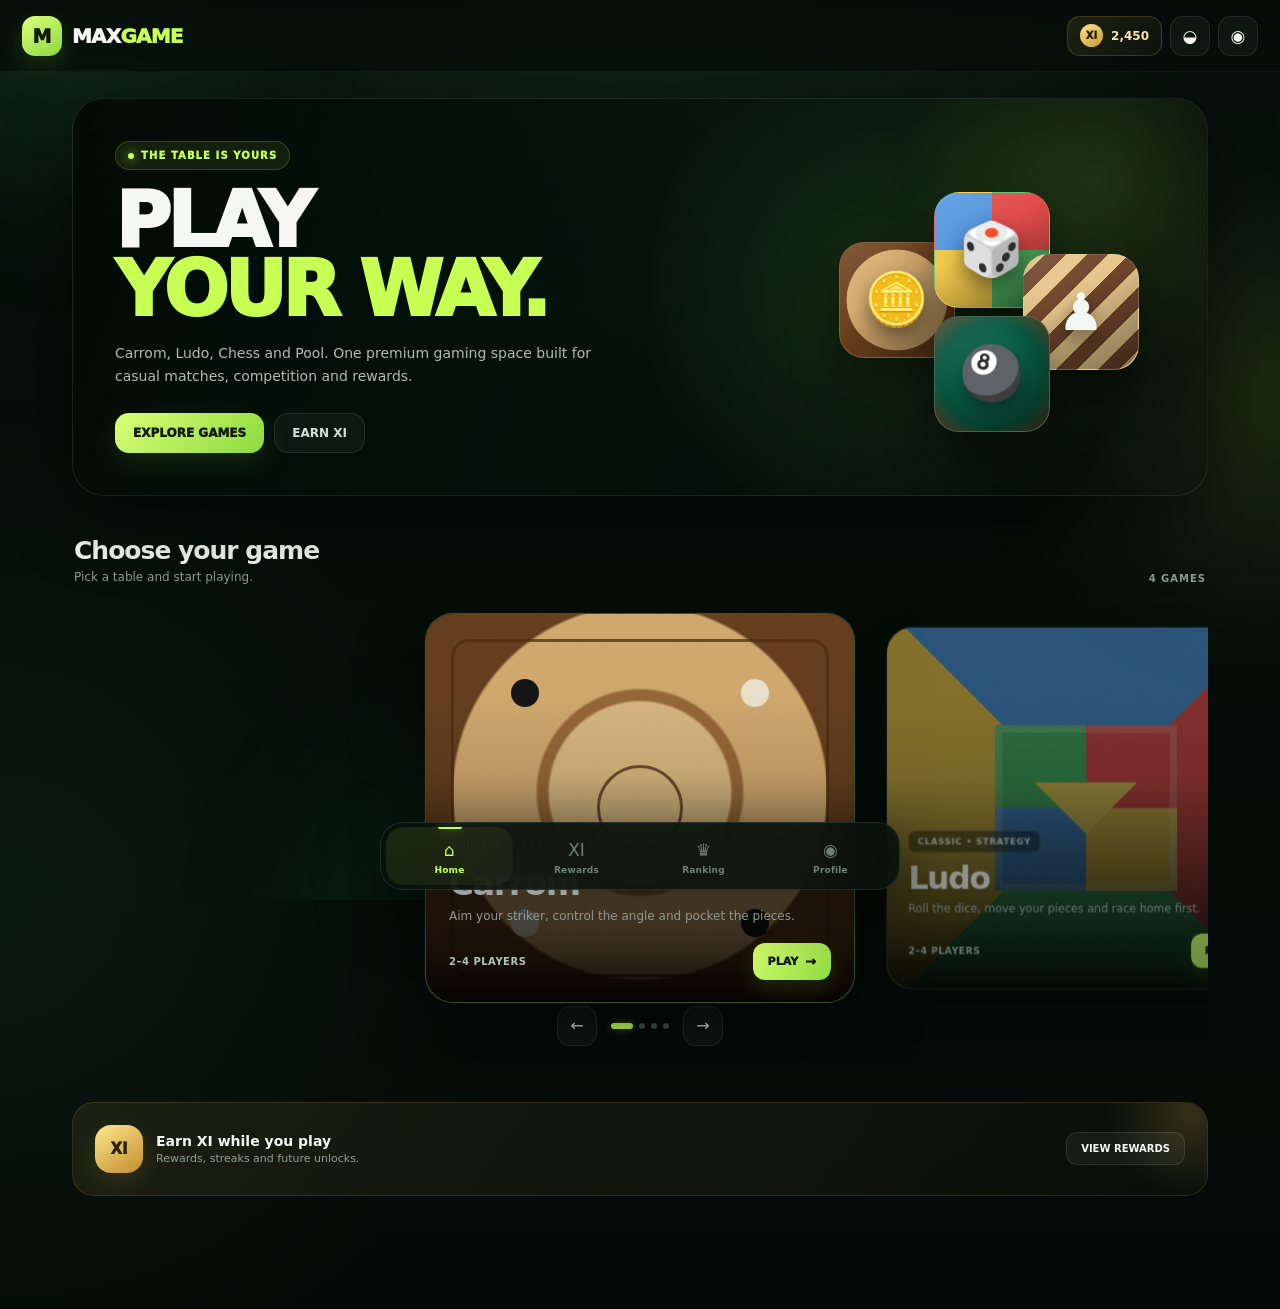
==== commit 766b34e2: "Update print statement from 'Hello' to 'Goodbye'" ====
--- a/index.html
+++ b/index.html
@@ -2,41 +2,48 @@
 <html lang="en">
 <head>
 <meta charset="UTF-8">
-<meta name="viewport" content="width=device-width,initial-scale=1.0,user-scalable=no">
-<meta name="theme-color" content="#07100d">
-<title>MAX GAME — Board Games</title>
+<meta name="viewport" content="width=device-width,initial-scale=1.0,maximum-scale=1.0,user-scalable=no">
+<meta name="theme-color" content="#07110d">
+
+<title>MAXGAME — Board Games</title>
 
 <style>
 /* =========================================================
-   MAX GAME — PREMIUM ARTISTIC UI
+   MAXGAME — PROFESSIONAL HOME UI
+   Version 1.0
 ========================================================= */
 
 :root{
-  --bg:#06100c;
-  --bg2:#0a1711;
-  --panel:rgba(18,31,25,.82);
-  --panel2:#10231a;
+  --bg:#050b08;
+  --bg2:#09140f;
+  --panel:rgba(14,25,20,.78);
+  --panel-solid:#0d1b15;
   --line:rgba(255,255,255,.09);
-
-  --white:#f5f7f3;
-  --muted:#93a39b;
-
-  --lime:#c7ff55;
-  --lime2:#8bd738;
-  --gold:#e6bd62;
-  --gold2:#ffe59a;
-
-  --red:#ef665c;
-  --blue:#69b7ff;
-
-  --radius:26px;
-  --shadow:0 25px 70px rgba(0,0,0,.42);
+  --line2:rgba(255,255,255,.14);
+
+  --text:#f5f7f4;
+  --muted:#8e9d96;
+
+  --lime:#c7ff52;
+  --lime2:#8fe13c;
+
+  --gold:#ffd66a;
+  --gold2:#c99b37;
+
+  --red:#ff5d61;
+
+  --radius:24px;
+
+  --shadow:
+    0 25px 70px rgba(0,0,0,.45);
+
+  --dock-height:78px;
 }
 
 *{
-  box-sizing:border-box;
   margin:0;
   padding:0;
+  box-sizing:border-box;
   -webkit-tap-highlight-color:transparent;
 }
 
@@ -47,7 +54,9 @@
 body{
   min-height:100vh;
   overflow-x:hidden;
-  color:var(--white);
+
+  color:var(--text);
+
   font-family:
     Inter,
     ui-sans-serif,
@@ -59,53 +68,100 @@
 
   background:
     radial-gradient(
-      circle at 50% -10%,
-      rgba(111,185,93,.20),
+      circle at 50% -15%,
+      rgba(82,155,86,.20),
       transparent 38%
     ),
     radial-gradient(
-      circle at 100% 65%,
-      rgba(82,143,80,.11),
-      transparent 30%
+      circle at 0 70%,
+      rgba(45,115,70,.12),
+      transparent 32%
     ),
     linear-gradient(
       180deg,
-      #07120d 0%,
-      #06100c 100%
+      #06100c 0%,
+      #040a07 100%
     );
 }
 
 button{
   font:inherit;
+  color:inherit;
   border:0;
+  cursor:pointer;
+}
+
+button:active{
+  transform:scale(.97);
+}
+
+a{
   color:inherit;
-  cursor:pointer;
-}
-
-button:active{
-  transform:scale(.96);
+  text-decoration:none;
+}
+
+img{
+  display:block;
+  max-width:100%;
 }
 
 .hidden{
   display:none!important;
 }
 
+
 /* =========================================================
-   SCROLLBAR
+   AMBIENT BACKGROUND
 ========================================================= */
 
-::-webkit-scrollbar{
-  width:4px;
-}
-
-::-webkit-scrollbar-track{
-  background:transparent;
-}
-
-::-webkit-scrollbar-thumb{
-  background:rgba(199,255,85,.28);
-  border-radius:50px;
-}
+.ambient{
+  position:fixed;
+  inset:0;
+  pointer-events:none;
+  overflow:hidden;
+  z-index:-1;
+}
+
+.orb{
+  position:absolute;
+  width:300px;
+  height:300px;
+  border-radius:50%;
+  filter:blur(90px);
+  opacity:.13;
+  animation:floatOrb 10s ease-in-out infinite;
+}
+
+.orb.one{
+  background:#69d86d;
+  top:-130px;
+  left:-80px;
+}
+
+.orb.two{
+  background:#c9ff4e;
+  right:-130px;
+  top:28%;
+  animation-delay:-4s;
+}
+
+.orb.three{
+  background:#2f9d69;
+  left:25%;
+  bottom:-180px;
+  animation-delay:-7s;
+}
+
+@keyframes floatOrb{
+  0%,100%{
+    transform:translate3d(0,0,0) scale(1);
+  }
+
+  50%{
+    transform:translate3d(20px,-25px,0) scale(1.08);
+  }
+}
+
 
 /* =========================================================
    HEADER
@@ -116,58 +172,57 @@
   top:0;
   z-index:100;
 
+  width:100%;
   height:72px;
 
   display:flex;
   align-items:center;
   justify-content:space-between;
 
-  padding:0 18px;
+  padding:0 22px;
 
   background:
     linear-gradient(
       180deg,
-      rgba(5,14,10,.96),
-      rgba(5,14,10,.76)
-    );
-
-  border-bottom:1px solid var(--line);
-
-  backdrop-filter:blur(22px);
-  -webkit-backdrop-filter:blur(22px);
+      rgba(5,12,9,.94),
+      rgba(5,12,9,.70)
+    );
+
+  border-bottom:1px solid rgba(255,255,255,.055);
+
+  backdrop-filter:blur(24px);
+  -webkit-backdrop-filter:blur(24px);
 }
 
 .brand{
   display:flex;
   align-items:center;
-  gap:11px;
+  gap:10px;
 }
 
 .brandMark{
-  width:42px;
-  height:42px;
+  width:40px;
+  height:40px;
 
   display:grid;
   place-items:center;
 
-  border-radius:14px;
-
-  color:#14220d;
-
-  font-size:20px;
-  font-weight:1000;
+  border-radius:13px;
+
+  color:#101a0b;
+
+  font-size:19px;
+  font-weight:950;
 
   background:
     linear-gradient(
       145deg,
-      #e1ff88,
-      #9de94b 55%,
-      #67b72c
+      #ddff7b,
+      #8bd83d
     );
 
   box-shadow:
-    0 8px 28px rgba(169,237,73,.16),
-    inset 0 1px 1px rgba(255,255,255,.55);
+    0 8px 25px rgba(170,255,72,.15);
 }
 
 .brandText{
@@ -180,59 +235,93 @@
   color:var(--lime);
 }
 
-.brandSub{
-  display:block;
-  color:#71827a;
-  font-size:8px;
-  letter-spacing:2px;
-  margin-top:1px;
-  font-weight:800;
-}
-
-.headerActions{
+.headerRight{
   display:flex;
   align-items:center;
   gap:8px;
 }
 
-.headerButton{
-  width:42px;
-  height:42px;
+.xiBalance{
+  height:40px;
+
+  display:flex;
+  align-items:center;
+  gap:8px;
+
+  padding:0 12px;
+
+  border-radius:13px;
+
+  background:
+    linear-gradient(
+      135deg,
+      rgba(255,214,106,.10),
+      rgba(255,214,106,.035)
+    );
+
+  border:1px solid rgba(255,214,106,.18);
+}
+
+.xiIcon{
+  width:23px;
+  height:23px;
 
   display:grid;
   place-items:center;
 
+  border-radius:50%;
+
+  color:#241b08;
+  background:linear-gradient(
+    145deg,
+    #ffe68c,
+    #c99731
+  );
+
+  font-size:10px;
+  font-weight:1000;
+}
+
+.xiValue{
+  font-size:12px;
+  font-weight:900;
+  color:#f5e4af;
+}
+
+.headerButton{
+  width:40px;
+  height:40px;
+
+  display:grid;
+  place-items:center;
+
+  border-radius:13px;
+
+  background:rgba(255,255,255,.045);
   border:1px solid var(--line);
-  border-radius:14px;
-
-  background:
-    linear-gradient(
-      145deg,
-      rgba(255,255,255,.09),
-      rgba(255,255,255,.035)
-    );
-
-  box-shadow:
-    inset 0 1px 0 rgba(255,255,255,.06);
 
   font-size:17px;
-
-  transition:.25s;
 }
 
 .headerButton:hover{
-  border-color:rgba(199,255,85,.3);
-}
+  border-color:rgba(199,255,82,.25);
+}
+
 
 /* =========================================================
    MAIN
 ========================================================= */
 
 .home{
-  width:min(1100px,100%);
+  width:min(1180px,100%);
   margin:auto;
-  padding:18px 16px 110px;
-}
+
+  padding:
+    26px
+    22px
+    calc(var(--dock-height) + 35px);
+}
+
 
 /* =========================================================
    HERO
@@ -241,163 +330,76 @@
 .hero{
   position:relative;
 
-  min-height:310px;
+  min-height:340px;
 
   overflow:hidden;
-
-  border:1px solid rgba(255,255,255,.09);
-  border-radius:30px;
-
-  padding:34px 25px;
 
   display:flex;
   align-items:flex-end;
 
+  padding:42px;
+
+  border-radius:32px;
+
+  border:1px solid rgba(255,255,255,.09);
+
   background:
     radial-gradient(
-      circle at 80% 20%,
-      rgba(199,255,85,.17),
-      transparent 27%
-    ),
-    radial-gradient(
-      circle at 70% 70%,
-      rgba(72,157,95,.16),
-      transparent 38%
+      circle at 72% 50%,
+      rgba(151,255,73,.12),
+      transparent 30%
     ),
     linear-gradient(
-      135deg,
-      #0d251a,
-      #07120d 65%
+      110deg,
+      rgba(3,11,7,.98),
+      rgba(5,18,12,.76),
+      rgba(5,12,8,.35)
     );
 
   box-shadow:var(--shadow);
-
-  isolation:isolate;
-}
-
-.hero::before{
-  content:"";
-
+}
+
+.heroGlow{
   position:absolute;
-  width:260px;
-  height:260px;
-
-  right:-70px;
-  top:-60px;
+
+  width:420px;
+  height:420px;
+
+  right:-100px;
+  top:-130px;
 
   border-radius:50%;
 
-  border:1px solid rgba(199,255,85,.12);
-
-  box-shadow:
-    0 0 0 35px rgba(199,255,85,.025),
-    0 0 0 70px rgba(199,255,85,.018);
-
-  animation:heroOrbit 12s linear infinite;
-}
-
-@keyframes heroOrbit{
-  to{
-    transform:rotate(360deg);
-  }
-}
-
-.hero::after{
-  content:"";
-
-  position:absolute;
-  inset:0;
-
   background:
-    linear-gradient(
-      90deg,
-      rgba(4,14,9,.96),
-      rgba(4,14,9,.52),
-      rgba(4,14,9,.12)
-    );
-
-  pointer-events:none;
-  z-index:-1;
-}
-
-.heroArt{
-  position:absolute;
-
-  right:-8px;
-  bottom:-22px;
-
-  width:280px;
-  height:280px;
-
-  transform:rotate(7deg);
-
-  opacity:.95;
-
-  filter:
-    drop-shadow(
-      0 30px 35px rgba(0,0,0,.5)
-    );
-}
-
-.heroBoard{
-  position:absolute;
-  inset:15px;
-
-  border-radius:22px;
-
-  background:
-    linear-gradient(
-      145deg,
-      #a96d34,
-      #e0b06a 45%,
-      #815027
-    );
-
-  border:10px solid #513118;
-
-  box-shadow:
-    inset 0 0 0 3px #d5a25d,
-    0 25px 50px rgba(0,0,0,.45);
-}
-
-.heroBoard::before{
-  content:"";
-
-  position:absolute;
-  inset:22px;
-
-  border:2px solid #754720;
-  border-radius:8px;
-}
-
-.heroBoard::after{
-  content:"";
-
-  position:absolute;
-
-  width:48px;
-  height:48px;
-
-  left:50%;
-  top:50%;
-
-  transform:translate(-50%,-50%);
-
-  border:2px solid #71431f;
-  border-radius:50%;
-
-  box-shadow:
-    -78px -78px 0 -18px #181511,
-    78px -78px 0 -18px #eee8d9,
-    -78px 78px 0 -18px #181511,
-    78px 78px 0 -18px #eee8d9;
+    radial-gradient(
+      circle,
+      rgba(191,255,80,.14),
+      transparent 68%
+    );
+
+  filter:blur(8px);
+
+  animation:
+    heroGlow 5s ease-in-out infinite;
+}
+
+@keyframes heroGlow{
+  0%,100%{
+    transform:scale(1);
+    opacity:.7;
+  }
+
+  50%{
+    transform:scale(1.12);
+    opacity:1;
+  }
 }
 
 .heroContent{
   position:relative;
-  z-index:5;
-
-  width:min(620px,100%);
+  z-index:3;
+
+  max-width:610px;
 }
 
 .heroBadge{
@@ -405,77 +407,276 @@
   align-items:center;
   gap:7px;
 
-  padding:7px 11px;
-
-  border:1px solid rgba(199,255,85,.18);
+  padding:8px 12px;
+
   border-radius:999px;
 
-  background:rgba(199,255,85,.08);
-
   color:var(--lime);
 
-  font-size:9px;
-  font-weight:900;
-  letter-spacing:1.5px;
-
-  margin-bottom:15px;
-}
-
-.heroTitle{
-  font-size:clamp(42px,8vw,76px);
-
-  line-height:.86;
+  background:rgba(199,255,82,.08);
+
+  border:1px solid rgba(199,255,82,.18);
+
+  font-size:10px;
+  font-weight:950;
+  letter-spacing:1.1px;
+
+  margin-bottom:16px;
+}
+
+.heroBadgeDot{
+  width:6px;
+  height:6px;
+
+  border-radius:50%;
+
+  background:var(--lime);
+
+  box-shadow:
+    0 0 12px var(--lime);
+
+  animation:pulseDot 1.8s infinite;
+}
+
+@keyframes pulseDot{
+  0%,100%{
+    opacity:1;
+    transform:scale(1);
+  }
+
+  50%{
+    opacity:.4;
+    transform:scale(.7);
+  }
+}
+
+.hero h1{
+  font-size:clamp(42px,7vw,76px);
+
+  line-height:.91;
 
   letter-spacing:-4px;
 
-  font-weight:1000;
-}
-
-.heroTitle span{
+  font-weight:950;
+}
+
+.hero h1 span{
   color:var(--lime);
 }
 
 .heroText{
-  max-width:510px;
-
-  margin-top:17px;
-
-  color:#aabbb2;
-
-  font-size:13px;
-
-  line-height:1.6;
-}
-
-.heroStats{
+  margin-top:18px;
+
+  max-width:520px;
+
+  color:#aebdb5;
+
+  font-size:14px;
+
+  line-height:1.65;
+}
+
+.heroActions{
   display:flex;
-  gap:8px;
-
-  margin-top:20px;
-
-  flex-wrap:wrap;
-}
-
-.stat{
-  padding:9px 12px;
-
-  border:1px solid rgba(255,255,255,.08);
-  border-radius:12px;
+  align-items:center;
+  gap:10px;
+
+  margin-top:24px;
+}
+
+.heroButton{
+  padding:13px 18px;
+
+  border-radius:14px;
+
+  color:#121b0d;
+
+  background:
+    linear-gradient(
+      135deg,
+      #dcff76,
+      #8cda3d
+    );
+
+  font-size:12px;
+  font-weight:950;
+
+  box-shadow:
+    0 10px 30px rgba(169,245,70,.12);
+}
+
+.heroSecondary{
+  padding:12px 17px;
+
+  border-radius:14px;
+
+  color:#d6e0db;
 
   background:rgba(255,255,255,.045);
 
-  color:#b9c6bf;
-
-  font-size:10px;
-}
-
-.stat strong{
-  color:var(--lime);
-  margin-right:3px;
-}
+  border:1px solid var(--line);
+
+  font-size:12px;
+  font-weight:800;
+}
+
 
 /* =========================================================
-   SECTION HEADER
+   HERO GAME ORBIT
+========================================================= */
+
+.heroGames{
+  position:absolute;
+
+  right:6%;
+  top:50%;
+
+  width:310px;
+  height:230px;
+
+  transform:translateY(-50%);
+
+  pointer-events:none;
+}
+
+.heroGame{
+  position:absolute;
+
+  width:116px;
+  height:116px;
+
+  display:grid;
+  place-items:center;
+
+  border-radius:25px;
+
+  overflow:hidden;
+
+  border:1px solid rgba(255,255,255,.15);
+
+  box-shadow:
+    0 22px 50px rgba(0,0,0,.45);
+
+  animation:
+    heroFloat 4s ease-in-out infinite;
+}
+
+.heroGame:nth-child(1){
+  left:10px;
+  top:60px;
+  animation-delay:0s;
+}
+
+.heroGame:nth-child(2){
+  left:105px;
+  top:10px;
+  animation-delay:-1s;
+}
+
+.heroGame:nth-child(3){
+  right:0;
+  top:72px;
+  animation-delay:-2s;
+}
+
+.heroGame:nth-child(4){
+  left:105px;
+  bottom:-20px;
+  animation-delay:-3s;
+}
+
+@keyframes heroFloat{
+  0%,100%{
+    transform:translateY(0) rotate(-2deg);
+  }
+
+  50%{
+    transform:translateY(-12px) rotate(2deg);
+  }
+}
+
+.heroGameInner{
+  width:100%;
+  height:100%;
+
+  display:flex;
+  align-items:center;
+  justify-content:center;
+
+  position:relative;
+}
+
+.heroGameInner:after{
+  content:"";
+
+  position:absolute;
+  inset:0;
+
+  background:
+    linear-gradient(
+      145deg,
+      rgba(255,255,255,.12),
+      transparent 40%,
+      rgba(0,0,0,.45)
+    );
+}
+
+.heroGameSymbol{
+  position:relative;
+  z-index:2;
+
+  font-size:52px;
+
+  filter:
+    drop-shadow(0 8px 10px rgba(0,0,0,.45));
+}
+
+.heroCarrom{
+  background:
+    radial-gradient(
+      circle at 50% 50%,
+      #dfbd82 0 28%,
+      #8d5b2c 29% 31%,
+      #d7ad70 32% 62%,
+      #70441f 63%
+    );
+}
+
+.heroLudo{
+  background:
+    conic-gradient(
+      #e34c4c 0 25%,
+      #55bd67 25% 50%,
+      #f0c84b 50% 75%,
+      #5597df 75% 100%
+    );
+}
+
+.heroChess{
+  background:
+    linear-gradient(
+      135deg,
+      #e5c58b 25%,
+      #71462b 25% 50%,
+      #e5c58b 50% 75%,
+      #71462b 75%
+    );
+  background-size:42px 42px;
+}
+
+.heroPool{
+  background:
+    radial-gradient(
+      circle,
+      #13805e,
+      #07563f 65%,
+      #61391d
+    );
+}
+
+
+/* =========================================================
+   SECTION TITLE
 ========================================================= */
 
 .sectionHead{
@@ -483,634 +684,659 @@
   align-items:flex-end;
   justify-content:space-between;
 
-  margin:35px 2px 14px;
-}
-
-.sectionTitle{
-  font-size:23px;
-  font-weight:950;
+  margin:40px 2px 17px;
+}
+
+.sectionHeadLeft h2{
+  font-size:25px;
   letter-spacing:-1px;
 }
 
-.sectionSub{
-  color:#71827a;
+.sectionHeadLeft p{
+  margin-top:5px;
+
+  color:var(--muted);
+
+  font-size:12px;
+}
+
+.gameCount{
+  color:var(--muted);
+
   font-size:10px;
-}
+  font-weight:900;
+
+  letter-spacing:1px;
+}
+
 
 /* =========================================================
-   GAME CAROUSEL
+   CAROUSEL
 ========================================================= */
 
-.gameCarousel{
+.carousel{
+  position:relative;
+
+  width:100%;
+
+  overflow:hidden;
+
+  padding:
+    12px
+    0
+    20px;
+}
+
+.carouselTrack{
   display:flex;
-
-  gap:14px;
-
-  overflow-x:auto;
-
-  padding:4px 2px 18px;
-
-  scroll-snap-type:x mandatory;
-
-  scrollbar-width:none;
-}
-
-.gameCarousel::-webkit-scrollbar{
-  display:none;
+  align-items:stretch;
+
+  gap:16px;
+
+  will-change:transform;
+
+  transition:
+    transform .55s cubic-bezier(.22,.61,.36,1);
 }
 
 .gameCard{
   position:relative;
 
-  flex:0 0 78%;
-
-  min-height:330px;
+  flex:
+    0 0
+    min(72vw,430px);
+
+  height:390px;
 
   overflow:hidden;
 
-  scroll-snap-align:start;
-
-  border:1px solid rgba(255,255,255,.10);
-
-  border-radius:27px;
-
-  background:#0b1b14;
+  border-radius:28px;
+
+  background:#0b1913;
+
+  border:1px solid rgba(255,255,255,.09);
 
   box-shadow:
-    0 20px 50px rgba(0,0,0,.32);
+    0 18px 45px rgba(0,0,0,.3);
 
   transition:
-    transform .35s,
-    border-color .35s;
-}
-
-.gameCard:active{
-  transform:scale(.985);
-}
-
-.gameCardImage{
+    transform .45s ease,
+    opacity .45s ease,
+    border-color .45s ease,
+    box-shadow .45s ease;
+}
+
+.gameCard:not(.active){
+  opacity:.58;
+  transform:scale(.93);
+}
+
+.gameCard.active{
+  opacity:1;
+  transform:scale(1);
+
+  border-color:
+    rgba(199,255,82,.25);
+
+  box-shadow:
+    0 28px 70px rgba(0,0,0,.48),
+    0 0 0 1px rgba(199,255,82,.03);
+}
+
+.gameArtwork{
   position:absolute;
   inset:0;
 
   overflow:hidden;
-}
-
-.gameCardImage::after{
+
+  background:#13231b;
+}
+
+.artworkNoise{
+  position:absolute;
+  inset:0;
+
+  opacity:.08;
+
+  background-image:
+    url("data:image/svg+xml,%3Csvg xmlns='http://www.w3.org/2000/svg' width='100' height='100'%3E%3Cfilter id='n'%3E%3CfeTurbulence type='fractalNoise' baseFrequency='.8' numOctaves='3' stitchTiles='stitch'/%3E%3C/filter%3E%3Crect width='100%25' height='100%25' filter='url(%23n)' opacity='.5'/%3E%3C/svg%3E");
+
+  mix-blend-mode:overlay;
+}
+
+.artworkLight{
+  position:absolute;
+
+  width:230px;
+  height:230px;
+
+  border-radius:50%;
+
+  filter:blur(35px);
+
+  opacity:.35;
+}
+
+.carromArtwork{
+  background:
+    radial-gradient(
+      circle at 50% 46%,
+      #dfbd82 0 30%,
+      #9b6a38 31% 34%,
+      #d7ae71 35% 62%,
+      #67401f 63% 100%
+    );
+}
+
+.carromArtwork:before{
   content:"";
 
+  position:absolute;
+
+  inset:25px;
+
+  border:3px solid rgba(79,44,17,.75);
+
+  border-radius:18px;
+}
+
+.carromArtwork:after{
+  content:"";
+
+  position:absolute;
+
+  width:80px;
+  height:80px;
+
+  left:50%;
+  top:50%;
+
+  transform:translate(-50%,-50%);
+
+  border-radius:50%;
+
+  border:3px solid rgba(79,44,17,.75);
+
+  box-shadow:
+    -115px -115px 0 -29px #171717,
+    115px -115px 0 -29px #f2e8d3,
+    -115px 115px 0 -29px #f2e8d3,
+    115px 115px 0 -29px #171717;
+}
+
+.ludoArtwork{
+  background:
+    conic-gradient(
+      from 45deg,
+      #e74c4c 0 25%,
+      #4ab967 25% 50%,
+      #eac348 50% 75%,
+      #4d8fd8 75% 100%
+    );
+}
+
+.ludoArtwork:before{
+  content:"";
+
+  position:absolute;
+
+  width:46%;
+  height:46%;
+
+  left:27%;
+  top:27%;
+
+  background:
+    conic-gradient(
+      #e74c4c 0 25%,
+      #eac348 25% 50%,
+      #4d8fd8 50% 75%,
+      #4ab967 75%
+    );
+
+  clip-path:
+    polygon(
+      0 0,
+      100% 0,
+      100% 100%,
+      0 100%
+    );
+
+  box-shadow:
+    inset 0 0 0 8px rgba(255,255,255,.2);
+}
+
+.ludoArtwork:after{
+  content:"";
+
+  position:absolute;
+
+  left:50%;
+  top:50%;
+
+  transform:translate(-50%,-50%);
+
+  width:0;
+  height:0;
+
+  border-left:55px solid transparent;
+  border-right:55px solid transparent;
+  border-top:55px solid #f4d85b;
+}
+
+.chessArtwork{
+  background:
+    repeating-conic-gradient(
+      #d9b77b 0 25%,
+      #71462a 0 50%
+    )
+    0 0/74px 74px;
+}
+
+.chessArtwork:after{
+  content:"♟";
+
+  position:absolute;
+
+  left:50%;
+  top:48%;
+
+  transform:
+    translate(-50%,-50%);
+
+  color:#161616;
+
+  font-size:150px;
+
+  line-height:1;
+
+  text-shadow:
+    0 12px 15px rgba(0,0,0,.45);
+}
+
+.poolArtwork{
+  background:
+    radial-gradient(
+      ellipse at center,
+      #13815e 0,
+      #0b6248 65%,
+      #083e2f 100%
+    );
+}
+
+.poolArtwork:before{
+  content:"";
+
+  position:absolute;
+
+  inset:18px;
+
+  border-radius:12px;
+
+  border:13px solid #67401f;
+
+  box-shadow:
+    inset 0 0 0 3px #9c6a36,
+    0 15px 35px rgba(0,0,0,.45);
+}
+
+.poolArtwork:after{
+  content:"";
+
+  position:absolute;
+
+  width:42px;
+  height:42px;
+
+  left:50%;
+  top:50%;
+
+  transform:translate(-50%,-50%);
+
+  border-radius:50%;
+
+  background:#e7c43f;
+
+  box-shadow:
+    -72px 20px 0 -6px #f2f2f2,
+    68px -25px 0 -6px #e74c4c,
+    20px 62px 0 -6px #171717;
+}
+
+.gameOverlay{
   position:absolute;
   inset:0;
 
   background:
     linear-gradient(
       180deg,
-      rgba(0,0,0,.03) 15%,
-      rgba(3,11,8,.15) 35%,
-      rgba(3,10,7,.95) 100%
-    );
-}
-
-/* =========================================================
-   ARTISTIC GAME BACKGROUNDS
-========================================================= */
-
-/* CARROM */
-
-.carromVisual{
+      rgba(0,0,0,.04) 20%,
+      rgba(0,0,0,.13) 42%,
+      rgba(0,0,0,.94) 100%
+    );
+}
+
+.gameCardContent{
   position:absolute;
-  inset:0;
-
-  background:
-    radial-gradient(
-      circle at 50% 40%,
-      rgba(255,226,158,.9) 0 12%,
-      transparent 12.5%
-    ),
-    linear-gradient(
-      135deg,
-      #70451f,
-      #d6a55c 50%,
-      #553218
-    );
-}
-
-.carromVisual::before{
-  content:"";
-
-  position:absolute;
-
-  width:190px;
-  height:190px;
-
-  left:50%;
-  top:35%;
-
-  transform:translate(-50%,-50%) rotate(8deg);
-
-  border:12px solid #5b351a;
-
-  border-radius:17px;
-
-  background:
-    radial-gradient(circle at 50% 50%,#9b6431 0 3%,transparent 3.5%),
-    #d6b178;
-
-  box-shadow:
-    inset 0 0 0 3px #a8743c,
-    0 25px 45px rgba(0,0,0,.4);
-}
-
-.carromVisual::after{
-  content:"";
-
-  position:absolute;
-
-  left:50%;
-  top:35%;
-
-  width:65px;
-  height:65px;
-
-  transform:translate(-50%,-50%);
-
-  border-radius:50%;
-
-  border:2px solid #70431f;
-
-  box-shadow:
-    -70px -70px 0 -23px #161616,
-    70px -70px 0 -23px #f5eee0,
-    -70px 70px 0 -23px #161616,
-    70px 70px 0 -23px #f5eee0;
-}
-
-/* LUDO */
-
-.ludoVisual{
-  position:absolute;
-  inset:0;
-
-  background:
-    radial-gradient(
-      circle at 50% 38%,
-      rgba(255,255,255,.10),
-      transparent 25%
-    ),
-    linear-gradient(
-      135deg,
-      #632827,
-      #b85045 45%,
-      #39201f
-    );
-}
-
-.ludoVisual::before{
-  content:"";
-
-  position:absolute;
-
-  width:205px;
-  height:205px;
-
-  left:50%;
-  top:36%;
-
-  transform:translate(-50%,-50%) rotate(3deg);
-
-  border-radius:18px;
-
-  background:
-    conic-gradient(
-      #d94e49 0 25%,
-      #48a85d 0 50%,
-      #e4c24f 0 75%,
-      #478bc5 0
-    );
-
-  border:10px solid #44251d;
-
-  box-shadow:
-    0 25px 45px rgba(0,0,0,.4);
-}
-
-.ludoVisual::after{
-  content:"";
-
-  position:absolute;
-
-  left:50%;
-  top:36%;
-
-  width:65px;
-  height:65px;
-
-  transform:translate(-50%,-50%) rotate(45deg);
-
-  background:#f4e8c9;
-
-  border:4px solid rgba(61,38,25,.8);
-
-  box-shadow:
-    0 0 0 8px rgba(255,255,255,.08);
-}
-
-/* CHESS */
-
-.chessVisual{
-  position:absolute;
-  inset:0;
-
-  background:
-    radial-gradient(
-      circle at 65% 30%,
-      rgba(255,211,107,.18),
-      transparent 27%
-    ),
-    linear-gradient(
-      135deg,
-      #16191a,
-      #344239 52%,
-      #111512
-    );
-}
-
-.chessVisual::before{
-  content:"";
-
-  position:absolute;
-
-  width:210px;
-  height:210px;
-
-  left:50%;
-  top:35%;
-
-  transform:translate(-50%,-50%) rotate(-5deg);
-
-  border:9px solid #49341f;
-
-  background:
-    conic-gradient(
-      #dfbd82 0 25%,
-      #704c2d 0 50%,
-      #dfbd82 0 75%,
-      #704c2d 0
-    );
-
-  box-shadow:
-    0 30px 50px rgba(0,0,0,.5);
-}
-
-.chessVisual::after{
-  content:"♞";
-
-  position:absolute;
-
-  left:50%;
-  top:35%;
-
-  transform:translate(-50%,-50%);
-
-  color:#f4e4c1;
-
-  font-size:92px;
-
-  filter:
-    drop-shadow(
-      7px 10px 5px rgba(0,0,0,.6)
-    );
-}
-
-/* POOL */
-
-.poolVisual{
-  position:absolute;
-  inset:0;
-
-  background:
-    radial-gradient(
-      circle at 50% 40%,
-      rgba(67,174,111,.24),
-      transparent 35%
-    ),
-    linear-gradient(
-      135deg,
-      #142c21,
-      #07130e 65%
-    );
-}
-
-.poolVisual::before{
-  content:"";
-
-  position:absolute;
-
-  width:240px;
-  height:140px;
-
-  left:50%;
-  top:35%;
-
-  transform:translate(-50%,-50%);
-
-  border-radius:18px;
-
-  border:15px solid #54331c;
-
-  background:
-    radial-gradient(circle at 20% 18%,#08100c 0 7px,transparent 8px),
-    radial-gradient(circle at 80% 18%,#08100c 0 7px,transparent 8px),
-    radial-gradient(circle at 20% 82%,#08100c 0 7px,transparent 8px),
-    radial-gradient(circle at 80% 82%,#08100c 0 7px,transparent 8px),
-    radial-gradient(circle at 50% 50%,#e4b73f 0 10px,transparent 11px),
-    #17643f;
-
-  box-shadow:
-    inset 0 0 0 3px #0c3825,
-    0 28px 50px rgba(0,0,0,.55);
-}
-
-.poolVisual::after{
-  content:"";
-
-  position:absolute;
-
-  width:65px;
-  height:65px;
-
-  left:42%;
-  top:37%;
-
-  border-radius:50%;
-
-  background:
-    radial-gradient(
-      circle at 35% 30%,
-      #fff,
-      #c9d0cc 40%,
-      #7b8680 100%
-    );
-
-  box-shadow:
-    42px 17px 0 -10px #e2bd3e,
-    70px 38px 0 -13px #dc4c45;
-}
-
-/* =========================================================
-   GAME CARD CONTENT
-========================================================= */
-
-.gameContent{
-  position:absolute;
-
-  z-index:5;
-
-  left:20px;
-  right:20px;
-  bottom:19px;
-}
-
-.gameTopRow{
-  display:flex;
-  justify-content:space-between;
-  align-items:center;
-
-  margin-bottom:12px;
-}
-
-.gameNumber{
-  width:34px;
-  height:34px;
-
-  display:grid;
-  place-items:center;
-
-  border-radius:11px;
-
-  background:rgba(0,0,0,.34);
+
+  z-index:3;
+
+  left:23px;
+  right:23px;
+  bottom:22px;
+}
+
+.gameTopLabel{
+  display:inline-flex;
+
+  padding:6px 9px;
+
+  border-radius:8px;
+
+  background:rgba(0,0,0,.38);
 
   border:1px solid rgba(255,255,255,.12);
 
-  backdrop-filter:blur(12px);
-
-  color:#dce6df;
-
-  font-size:10px;
+  backdrop-filter:blur(10px);
+
+  color:#dce7e0;
+
+  font-size:9px;
   font-weight:900;
-}
-
-.gameMode{
-  padding:6px 9px;
-
-  border-radius:999px;
-
-  background:rgba(199,255,85,.10);
-
-  border:1px solid rgba(199,255,85,.18);
-
-  color:var(--lime);
-
-  font-size:8px;
-
-  font-weight:900;
-
-  letter-spacing:.8px;
-}
-
-.gameName{
-  font-size:31px;
-  font-weight:1000;
-
-  letter-spacing:-1.5px;
+
+  letter-spacing:.9px;
+
+  margin-bottom:10px;
+}
+
+.gameCard h3{
+  font-size:34px;
+
+  line-height:1;
+
+  letter-spacing:-1.6px;
 }
 
 .gameDescription{
-  margin-top:5px;
-
-  color:#abbab2;
-
-  font-size:11px;
-
-  line-height:1.45;
-}
-
-.gameBottom{
+  margin-top:7px;
+
+  color:#b5c4bc;
+
+  font-size:12px;
+
+  line-height:1.5;
+}
+
+.gameCardBottom{
   display:flex;
 
   align-items:center;
   justify-content:space-between;
 
-  margin-top:15px;
-}
-
-.playerCount{
-  color:#b9c5bf;
-
-  font-size:9px;
-
-  font-weight:850;
-
-  letter-spacing:.6px;
+  margin-top:18px;
+}
+
+.playerInfo{
+  color:#b7c6be;
+
+  font-size:10px;
+  font-weight:800;
+
+  letter-spacing:.5px;
 }
 
 .playButton{
-  padding:11px 16px;
-
-  border-radius:13px;
+  display:flex;
+  align-items:center;
+  gap:7px;
+
+  padding:11px 15px;
+
+  border-radius:12px;
+
+  color:#11190d;
 
   background:
     linear-gradient(
       135deg,
-      #d8ff7b,
-      #88d83b
-    );
-
-  color:#13210c;
-
-  font-size:10px;
-
-  font-weight:1000;
+      #d9ff73,
+      #8edc3e
+    );
+
+  font-size:11px;
+  font-weight:950;
 
   box-shadow:
-    0 8px 22px rgba(144,219,58,.15);
-}
+    0 8px 22px rgba(163,244,66,.13);
+}
+
+.playArrow{
+  font-size:13px;
+}
+
 
 /* =========================================================
-   CAROUSEL DOTS
+   CAROUSEL CONTROLS
 ========================================================= */
 
-.carouselDots{
+.carouselControls{
   display:flex;
-
+  align-items:center;
   justify-content:center;
 
+  gap:14px;
+
+  margin-top:3px;
+}
+
+.carouselArrow{
+  width:40px;
+  height:40px;
+
+  display:grid;
+  place-items:center;
+
+  border-radius:13px;
+
+  background:rgba(255,255,255,.045);
+
+  border:1px solid var(--line);
+
+  color:#d7e1db;
+
+  font-size:16px;
+}
+
+.carouselArrow:hover{
+  border-color:rgba(199,255,82,.25);
+}
+
+.dots{
+  display:flex;
+  align-items:center;
   gap:6px;
-
-  margin-top:-5px;
 }
 
 .dot{
   width:6px;
   height:6px;
 
+  border-radius:99px;
+
+  background:#45554d;
+
+  transition:.3s;
+}
+
+.dot.active{
+  width:22px;
+
+  background:var(--lime);
+
+  box-shadow:
+    0 0 10px rgba(199,255,82,.35);
+}
+
+
+/* =========================================================
+   XI REWARD TEASER
+========================================================= */
+
+.rewardTeaser{
+  position:relative;
+
+  margin-top:36px;
+
+  padding:22px;
+
+  overflow:hidden;
+
+  display:flex;
+  align-items:center;
+  justify-content:space-between;
+
+  border-radius:22px;
+
+  background:
+    linear-gradient(
+      120deg,
+      rgba(255,214,106,.08),
+      rgba(255,214,106,.025)
+    );
+
+  border:1px solid rgba(255,214,106,.14);
+}
+
+.rewardTeaser:after{
+  content:"";
+
+  position:absolute;
+
+  width:170px;
+  height:170px;
+
+  right:-70px;
+  top:-75px;
+
   border-radius:50%;
 
-  background:#405048;
-
-  transition:.25s;
-}
-
-.dot.active{
-  width:20px;
-
-  border-radius:20px;
-
-  background:var(--lime);
-}
-
-/* =========================================================
-   QUICK STATS
-========================================================= */
-
-.quickSection{
-  margin-top:20px;
-}
-
-.quickGrid{
+  background:
+    radial-gradient(
+      circle,
+      rgba(255,214,106,.16),
+      transparent 70%
+    );
+}
+
+.rewardLeft{
+  display:flex;
+  align-items:center;
+  gap:13px;
+}
+
+.rewardCoin{
+  width:48px;
+  height:48px;
+
+  flex:0 0 auto;
+
   display:grid;
-
-  grid-template-columns:
-    repeat(3,1fr);
-
-  gap:9px;
-}
-
-.quickCard{
-  padding:14px 10px;
-
-  border:1px solid var(--line);
-
-  border-radius:17px;
+  place-items:center;
+
+  border-radius:16px;
+
+  color:#2c210b;
 
   background:
     linear-gradient(
       145deg,
-      rgba(255,255,255,.065),
-      rgba(255,255,255,.025)
-    );
-
-  text-align:center;
-}
-
-.quickIcon{
-  font-size:18px;
-}
-
-.quickValue{
-  margin-top:5px;
-
-  font-size:13px;
-
-  font-weight:950;
-}
-
-.quickLabel{
-  margin-top:2px;
-
-  color:#71827a;
-
-  font-size:8px;
-
-  text-transform:uppercase;
-
-  letter-spacing:.6px;
-}
+      #ffe98e,
+      #c18c2b
+    );
+
+  box-shadow:
+    0 10px 30px rgba(255,211,91,.12);
+
+  font-size:15px;
+  font-weight:1000;
+}
+
+.rewardText strong{
+  display:block;
+
+  font-size:14px;
+}
+
+.rewardText span{
+  display:block;
+
+  margin-top:3px;
+
+  color:#929f98;
+
+  font-size:11px;
+}
+
+.rewardButton{
+  position:relative;
+  z-index:2;
+
+  padding:10px 14px;
+
+  border-radius:11px;
+
+  background:rgba(255,255,255,.05);
+
+  border:1px solid rgba(255,255,255,.10);
+
+  font-size:10px;
+  font-weight:900;
+}
+
 
 /* =========================================================
    BOTTOM NAV
 ========================================================= */
 
-.bottomNav{
+.bottomDock{
   position:fixed;
 
-  z-index:120;
-
   left:50%;
-  bottom:9px;
+  bottom:10px;
+
+  z-index:150;
+
+  width:min(520px,calc(100% - 22px));
+
+  height:68px;
 
   transform:translateX(-50%);
 
-  width:min(470px,calc(100% - 22px));
-
-  height:67px;
-
-  display:grid;
-
-  grid-template-columns:
-    repeat(4,1fr);
-
-  padding:6px;
+  display:flex;
+  align-items:center;
+
+  padding:5px;
+
+  border-radius:23px;
+
+  background:
+    rgba(8,18,13,.91);
 
   border:1px solid rgba(255,255,255,.10);
 
-  border-radius:23px;
-
-  background:
-    linear-gradient(
-      145deg,
-      rgba(18,34,27,.96),
-      rgba(7,17,12,.96)
-    );
-
   box-shadow:
-    0 20px 55px rgba(0,0,0,.48);
-
-  backdrop-filter:blur(25px);
-  -webkit-backdrop-filter:blur(25px);
+    0 20px 60px rgba(0,0,0,.5);
+
+  backdrop-filter:blur(24px);
+  -webkit-backdrop-filter:blur(24px);
 }
 
 .navItem{
   position:relative;
+
+  flex:1;
+
+  height:58px;
 
   display:flex;
   flex-direction:column;
@@ -1119,180 +1345,130 @@
 
   gap:3px;
 
-  border-radius:17px;
+  border-radius:18px;
 
   background:transparent;
 
-  color:#6f8178;
+  color:#6f8078;
 
   transition:.25s;
 }
 
 .navIcon{
-  width:31px;
-  height:31px;
+  width:27px;
+  height:24px;
 
   display:grid;
   place-items:center;
 
-  border-radius:11px;
-
-  font-size:15px;
+  font-size:17px;
 
   transition:.25s;
 }
 
 .navLabel{
-  font-size:8px;
-
-  font-weight:900;
+  font-size:9px;
+  font-weight:850;
 
   letter-spacing:.2px;
 }
 
 .navItem.active{
   color:var(--lime);
-}
-
-.navItem.active .navIcon{
-  background:rgba(199,255,85,.10);
-
-  box-shadow:
-    inset 0 0 0 1px rgba(199,255,85,.12);
-}
-
-.navBadge{
-  position:absolute;
-
-  top:4px;
-  right:22%;
-
-  min-width:15px;
-  height:15px;
-
-  display:grid;
-  place-items:center;
-
-  padding:0 4px;
-
-  border-radius:20px;
-
-  background:var(--red);
-
-  color:white;
-
-  font-size:7px;
-  font-weight:1000;
-}
-
-/* =========================================================
-   SCREEN / MODALS
-========================================================= */
-
-.screen{
-  position:fixed;
-
-  inset:0;
-
-  z-index:300;
-
-  display:none;
 
   background:
     linear-gradient(
-      180deg,
-      #07110d,
-      #04100b
-    );
-}
-
-.screen.show{
-  display:flex;
-  flex-direction:column;
-}
-
-.screenHeader{
-  flex:0 0 68px;
-
-  display:flex;
-
-  align-items:center;
-  justify-content:space-between;
-
-  padding:0 16px;
-
-  border-bottom:1px solid var(--line);
-
-  background:rgba(5,15,11,.92);
-
-  backdrop-filter:blur(18px);
-}
-
-.screenTitle{
-  text-align:center;
-}
-
-.screenTitle strong{
-  display:block;
-
-  font-size:14px;
-}
-
-.screenTitle small{
-  display:block;
-
-  margin-top:2px;
-
-  color:var(--lime);
-
-  font-size:8px;
-
-  letter-spacing:1px;
-}
-
-.screenButton{
-  width:40px;
-  height:40px;
-
-  display:grid;
-  place-items:center;
-
-  border:1px solid var(--line);
+      135deg,
+      rgba(199,255,82,.11),
+      rgba(199,255,82,.035)
+    );
+}
+
+.navItem.active:before{
+  content:"";
+
+  position:absolute;
+
+  top:0;
+
+  width:24px;
+  height:2px;
+
+  border-radius:0 0 5px 5px;
+
+  background:var(--lime);
+
+  box-shadow:
+    0 0 10px rgba(199,255,82,.45);
+}
+
+
+/* =========================================================
+   TOAST
+========================================================= */
+
+.toast{
+  position:fixed;
+
+  left:50%;
+  bottom:95px;
+
+  z-index:400;
+
+  transform:
+    translate(-50%,20px);
+
+  opacity:0;
+
+  pointer-events:none;
+
+  padding:12px 16px;
 
   border-radius:13px;
 
-  background:rgba(255,255,255,.05);
-}
-
-.screenBody{
-  flex:1;
-
-  overflow:auto;
-
-  padding:22px 16px 100px;
-}
+  background:#10231a;
+
+  border:1px solid rgba(255,255,255,.10);
+
+  color:#edf4ef;
+
+  font-size:11px;
+
+  box-shadow:
+    0 15px 40px rgba(0,0,0,.35);
+
+  transition:.25s;
+}
+
+.toast.show{
+  opacity:1;
+
+  transform:
+    translate(-50%,0);
+}
+
 
 /* =========================================================
-   SETUP MODAL
+   MODAL
 ========================================================= */
 
 .modal{
   position:fixed;
-
   inset:0;
 
-  z-index:500;
+  z-index:300;
 
   display:none;
 
-  align-items:flex-end;
+  align-items:center;
   justify-content:center;
 
-  padding:12px;
-
-  background:rgba(0,0,0,.72);
-
-  backdrop-filter:blur(12px);
+  padding:18px;
+
+  background:
+    rgba(0,0,0,.72);
+
+  backdrop-filter:blur(15px);
 }
 
 .modal.show{
@@ -1300,42 +1476,42 @@
 }
 
 .modalBox{
-  width:min(500px,100%);
+  width:min(480px,100%);
 
   padding:24px;
 
-  border:1px solid rgba(255,255,255,.10);
-
-  border-radius:28px;
+  border-radius:25px;
 
   background:
     linear-gradient(
       145deg,
-      #11271d,
-      #08150f
-    );
+      #10241a,
+      #09150f
+    );
+
+  border:1px solid rgba(255,255,255,.10);
 
   box-shadow:
-    0 -10px 80px rgba(0,0,0,.5);
-
-  animation:modalUp .3s ease;
-}
-
-@keyframes modalUp{
+    0 30px 100px rgba(0,0,0,.55);
+
+  animation:
+    modalIn .25s ease;
+}
+
+@keyframes modalIn{
   from{
     opacity:0;
-    transform:translateY(30px);
+    transform:translateY(15px) scale(.97);
   }
 
   to{
     opacity:1;
-    transform:translateY(0);
+    transform:translateY(0) scale(1);
   }
 }
 
 .modalTop{
   display:flex;
-
   align-items:center;
   justify-content:space-between;
 
@@ -1344,25 +1520,29 @@
 
 .modalTop h2{
   font-size:24px;
-
   letter-spacing:-1px;
 }
 
-.modalClose{
+.closeButton{
   width:38px;
   height:38px;
 
+  display:grid;
+  place-items:center;
+
   border-radius:12px;
 
+  background:rgba(255,255,255,.05);
+
   border:1px solid var(--line);
 
-  background:rgba(255,255,255,.05);
+  font-size:20px;
 }
 
 .modalDescription{
-  color:#809189;
-
-  font-size:11px;
+  color:var(--muted);
+
+  font-size:12px;
 
   line-height:1.5;
 
@@ -1379,27 +1559,22 @@
 }
 
 .playerButton{
-  padding:14px 4px;
-
-  border-radius:14px;
+  padding:14px 5px;
+
+  border-radius:13px;
+
+  background:rgba(255,255,255,.04);
 
   border:1px solid var(--line);
 
-  background:rgba(255,255,255,.045);
-
-  color:#b8c5bd;
-
-  font-size:9px;
-
+  font-size:10px;
   font-weight:900;
-
-  transition:.2s;
 }
 
 .playerButton.selected{
+  color:#10180b;
+
   background:var(--lime);
-
-  color:#15220c;
 
   border-color:var(--lime);
 }
@@ -1407,518 +1582,253 @@
 .startButton{
   width:100%;
 
-  margin-top:16px;
-
-  padding:15px;
-
-  border-radius:15px;
+  margin-top:17px;
+
+  padding:14px;
+
+  border-radius:14px;
+
+  color:#11190d;
 
   background:
     linear-gradient(
       135deg,
-      #d8ff78,
-      #86d638
-    );
-
-  color:#14220d;
-
-  font-size:11px;
-
-  font-weight:1000;
-
-  box-shadow:
-    0 10px 30px rgba(140,215,55,.13);
-}
-
-/* =========================================================
-   GAME SCREEN
-========================================================= */
-
-.gamePanel{
-  width:min(760px,100%);
-
-  margin:auto;
-}
-
-.gameScore{
-  display:flex;
-
-  justify-content:center;
-
-  flex-wrap:wrap;
-
-  gap:7px;
-
-  margin-bottom:14px;
-}
-
-.scoreChip{
-  padding:8px 11px;
-
-  border:1px solid var(--line);
-
-  border-radius:11px;
-
-  background:rgba(255,255,255,.04);
-
-  color:#91a39a;
-
-  font-size:9px;
-}
-
-.scoreChip.active{
-  color:var(--lime);
-
-  border-color:rgba(199,255,85,.25);
-}
-
-.fakeBoard{
-  position:relative;
-
-  width:100%;
-
-  aspect-ratio:1;
-
-  border-radius:25px;
-
-  overflow:hidden;
-
-  background:
-    radial-gradient(
-      circle at 50% 50%,
-      rgba(255,255,255,.08),
-      transparent 35%
-    ),
-    #17271e;
-
-  border:1px solid var(--line);
-
-  box-shadow:
-    0 30px 70px rgba(0,0,0,.4);
-}
-
-.fakeBoard::before{
-  content:"";
-
-  position:absolute;
-
-  inset:8%;
-
-  border:2px solid rgba(199,255,85,.25);
-
-  border-radius:16px;
-}
-
-.fakeBoardCenter{
-  position:absolute;
-
-  left:50%;
-  top:50%;
-
-  transform:translate(-50%,-50%);
-
-  width:75px;
-  height:75px;
-
-  border:2px solid rgba(199,255,85,.4);
-
-  border-radius:50%;
-
-  display:grid;
-  place-items:center;
-
-  color:var(--lime);
-
-  font-size:26px;
-}
-
-.gameMessage{
-  margin-top:14px;
-
-  text-align:center;
-
-  color:#75877e;
-
-  font-size:10px;
-}
-
-/* =========================================================
-   PROFILE / REWARD / RANKING
-========================================================= */
-
-.infoPage{
-  width:min(620px,100%);
-
-  margin:auto;
-}
-
-.profileCard{
-  padding:22px;
-
-  border-radius:24px;
-
-  border:1px solid var(--line);
-
-  background:
-    linear-gradient(
-      145deg,
-      rgba(199,255,85,.07),
-      rgba(255,255,255,.025)
-    );
-
-  box-shadow:var(--shadow);
-}
-
-.profileTop{
-  display:flex;
-
-  align-items:center;
-
-  gap:15px;
-}
-
-.avatar{
-  width:64px;
-  height:64px;
-
-  display:grid;
-  place-items:center;
-
-  border-radius:21px;
-
-  background:
-    linear-gradient(
-      145deg,
-      #d9ff80,
-      #72c932
-    );
-
-  color:#16240d;
-
-  font-size:25px;
-
-  font-weight:1000;
-}
-
-.profileName{
-  font-size:19px;
-
+      #d8ff75,
+      #8edc3e
+    );
+
+  font-size:12px;
   font-weight:950;
 }
 
-.profileLevel{
-  color:var(--lime);
-
-  font-size:9px;
-
-  font-weight:900;
-
-  margin-top:4px;
-}
-
-.profileStats{
-  display:grid;
-
-  grid-template-columns:
-    repeat(3,1fr);
-
-  gap:7px;
-
-  margin-top:20px;
-}
-
-.profileStat{
-  padding:12px 7px;
-
-  border-radius:14px;
-
-  background:rgba(255,255,255,.04);
-
-  text-align:center;
-}
-
-.profileStat strong{
-  display:block;
-
-  font-size:15px;
-}
-
-.profileStat span{
-  display:block;
-
-  margin-top:3px;
-
-  color:#72837b;
-
-  font-size:7px;
-
-  text-transform:uppercase;
-}
-
-/* =========================================================
-   REWARD LIST
-========================================================= */
-
-.rewardList{
-  display:grid;
-
-  gap:9px;
-
-  margin-top:18px;
-}
-
-.rewardItem{
-  display:flex;
-
-  align-items:center;
-
-  gap:12px;
-
-  padding:14px;
-
-  border-radius:17px;
-
-  border:1px solid var(--line);
-
-  background:rgba(255,255,255,.035);
-}
-
-.rewardIcon{
-  width:42px;
-  height:42px;
-
-  display:grid;
-  place-items:center;
-
-  border-radius:13px;
-
-  background:rgba(199,255,85,.08);
-
-  font-size:19px;
-}
-
-.rewardText{
-  flex:1;
-}
-
-.rewardText strong{
-  display:block;
-
-  font-size:12px;
-}
-
-.rewardText span{
-  display:block;
-
-  margin-top:3px;
-
-  color:#71827a;
-
-  font-size:8px;
-}
-
-.rewardButton{
-  padding:9px 11px;
-
-  border-radius:10px;
-
-  background:var(--lime);
-
-  color:#16240d;
-
-  font-size:8px;
-
-  font-weight:1000;
-}
-
-/* =========================================================
-   RANKING
-========================================================= */
-
-.rankList{
-  display:grid;
-
-  gap:8px;
-
-  margin-top:18px;
-}
-
-.rankRow{
-  display:flex;
-
-  align-items:center;
-
-  gap:12px;
-
-  padding:13px;
-
-  border-radius:16px;
-
-  border:1px solid var(--line);
-
-  background:rgba(255,255,255,.035);
-}
-
-.rankNumber{
-  width:28px;
-
-  font-size:12px;
-
-  font-weight:1000;
-
-  color:var(--gold);
-}
-
-.rankAvatar{
-  width:37px;
-  height:37px;
-
-  display:grid;
-  place-items:center;
-
-  border-radius:12px;
-
-  background:#193126;
-
-  font-size:14px;
-}
-
-.rankName{
-  flex:1;
-
-  font-size:11px;
-
-  font-weight:850;
-}
-
-.rankScore{
-  color:var(--lime);
-
-  font-size:10px;
-
-  font-weight:950;
-}
-
-/* =========================================================
-   TOAST
-========================================================= */
-
-.toast{
-  position:fixed;
-
-  z-index:1000;
-
-  left:50%;
-  bottom:91px;
-
-  transform:
-    translate(-50%,20px);
-
-  opacity:0;
-
-  pointer-events:none;
-
-  padding:11px 15px;
-
-  border:1px solid var(--line);
-
-  border-radius:13px;
-
-  background:#12251c;
-
-  box-shadow:0 15px 40px rgba(0,0,0,.35);
-
-  color:#eef4ef;
-
-  font-size:10px;
-
-  transition:.25s;
-}
-
-.toast.show{
-  opacity:1;
-
-  transform:
-    translate(-50%,0);
-}
 
 /* =========================================================
    RESPONSIVE
 ========================================================= */
 
-@media(min-width:800px){
-
-  .home{
-    padding-left:25px;
-    padding-right:25px;
+@media(max-width:850px){
+
+  .hero{
+    min-height:330px;
+    padding:32px;
+  }
+
+  .heroGames{
+    right:-30px;
+    opacity:.55;
+    transform:
+      translateY(-50%)
+      scale(.85);
+  }
+
+  .heroContent{
+    max-width:70%;
   }
 
   .gameCard{
-    flex-basis:330px;
-  }
-
-  .gameCarousel{
-    overflow-x:auto;
-  }
-
-  .hero{
-    min-height:350px;
-    padding:45px;
-  }
-}
-
-@media(max-width:500px){
+    flex-basis:min(75vw,410px);
+  }
+}
+
+@media(max-width:650px){
+
+  :root{
+    --dock-height:78px;
+  }
 
   .header{
-    height:66px;
+    height:64px;
+
+    padding:
+      0
+      14px;
+  }
+
+  .brandMark{
+    width:37px;
+    height:37px;
+    border-radius:12px;
   }
 
   .brandText{
     font-size:18px;
   }
 
-  .brandMark{
-    width:39px;
-    height:39px;
+  .xiBalance{
+    height:36px;
+    padding:0 9px;
+  }
+
+  .xiIcon{
+    width:21px;
+    height:21px;
+  }
+
+  .headerButton{
+    width:36px;
+    height:36px;
+  }
+
+  .home{
+    padding:
+      16px
+      12px
+      calc(var(--dock-height) + 35px);
   }
 
   .hero{
-    min-height:325px;
-  }
-
-  .heroArt{
-    width:230px;
-    height:230px;
-    right:-35px;
-    bottom:-15px;
-    opacity:.55;
-  }
-
-  .heroTitle{
-    font-size:45px;
+    min-height:390px;
+
+    padding:
+      28px
+      22px;
+
+    align-items:flex-end;
+
+    border-radius:25px;
+  }
+
+  .heroContent{
+    max-width:100%;
+  }
+
+  .hero h1{
+    font-size:47px;
+    letter-spacing:-2.5px;
+  }
+
+  .heroText{
+    font-size:12px;
+    max-width:350px;
+  }
+
+  .heroGames{
+    top:28px;
+    right:-20px;
+
+    transform:
+      scale(.67);
+
+    transform-origin:
+      top right;
+
+    opacity:.72;
+  }
+
+  .heroActions{
+    margin-top:18px;
+  }
+
+  .heroSecondary{
+    display:none;
+  }
+
+  .sectionHead{
+    margin-top:30px;
+  }
+
+  .sectionHeadLeft h2{
+    font-size:21px;
+  }
+
+  .carousel{
+    padding-top:8px;
   }
 
   .gameCard{
-    flex-basis:84%;
-    min-height:325px;
-  }
-
-  .gameName{
-    font-size:28px;
-  }
-
-  .quickGrid{
-    gap:7px;
+    flex-basis:78vw;
+    height:365px;
+
+    border-radius:25px;
+  }
+
+  .gameCard h3{
+    font-size:31px;
+  }
+
+  .rewardTeaser{
+    padding:17px;
+  }
+
+  .rewardButton{
+    padding:9px 10px;
+  }
+
+  .bottomDock{
+    bottom:8px;
+    height:66px;
+  }
+}
+
+@media(max-width:390px){
+
+  .xiBalance{
+    gap:5px;
+  }
+
+  .xiValue{
+    font-size:10px;
+  }
+
+  .headerButton{
+    display:none;
+  }
+
+  .hero{
+    min-height:375px;
+  }
+
+  .hero h1{
+    font-size:42px;
+  }
+
+  .gameCard{
+    flex-basis:82vw;
+  }
+
+  .gameCardContent{
+    left:19px;
+    right:19px;
+    bottom:18px;
+  }
+}
+
+
+/* =========================================================
+   REDUCED MOTION
+========================================================= */
+
+@media(prefers-reduced-motion:reduce){
+
+  *,
+  *:before,
+  *:after{
+    animation-duration:.001ms!important;
+    animation-iteration-count:1!important;
+    scroll-behavior:auto!important;
+    transition-duration:.001ms!important;
   }
 }
 </style>
 </head>
 
+
 <body>
+
+<!-- =======================================================
+     AMBIENT BACKGROUND
+======================================================= -->
+
+<div class="ambient">
+  <div class="orb one"></div>
+  <div class="orb two"></div>
+  <div class="orb three"></div>
+</div>
+
 
 <!-- =======================================================
      HEADER
-======================================================== -->
+======================================================= -->
 
 <header class="header">
 
@@ -1928,19 +1838,38 @@
       M
     </div>
 
-    <div>
-      <div class="brandText">
-        MAX<span>GAME</span>
-      </div>
-
-      <span class="brandSub">
-        BOARD GAME ARENA
+    <div class="brandText">
+      MAX<span>GAME</span>
+    </div>
+
+  </div>
+
+
+  <div class="headerRight">
+
+    <!-- XI BALANCE -->
+
+    <button
+      class="xiBalance"
+      onclick="openRewards()"
+      aria-label="XI balance"
+    >
+
+      <span class="xiIcon">
+        XI
       </span>
-    </div>
-
-  </div>
-
-  <div class="headerActions">
+
+      <span
+        class="xiValue"
+        id="xiBalance"
+      >
+        2,450
+      </span>
+
+    </button>
+
+
+    <!-- SOUND -->
 
     <button
       class="headerButton"
@@ -1948,12 +1877,15 @@
       onclick="toggleSound()"
       aria-label="Sound"
     >
-      ♫
+      ◒
     </button>
+
+
+    <!-- PROFILE -->
 
     <button
       class="headerButton"
-      onclick="openScreen('profile')"
+      onclick="openProfile()"
       aria-label="Profile"
     >
       ◉
@@ -1964,344 +1896,461 @@
 </header>
 
 
+
 <!-- =======================================================
      HOME
-======================================================== -->
+======================================================= -->
 
 <main class="home" id="home">
 
+
+  <!-- =====================================================
+       HERO
+  ====================================================== -->
+
   <section class="hero">
 
-    <div class="heroArt">
-      <div class="heroBoard"></div>
+    <div class="heroGlow"></div>
+
+
+    <div class="heroGames">
+
+      <div class="heroGame heroCarrom">
+        <div class="heroGameInner">
+          <span class="heroGameSymbol">
+            🪙
+          </span>
+        </div>
+      </div>
+
+      <div class="heroGame heroLudo">
+        <div class="heroGameInner">
+          <span class="heroGameSymbol">
+            🎲
+          </span>
+        </div>
+      </div>
+
+      <div class="heroGame heroChess">
+        <div class="heroGameInner">
+          <span class="heroGameSymbol">
+            ♟
+          </span>
+        </div>
+      </div>
+
+      <div class="heroGame heroPool">
+        <div class="heroGameInner">
+          <span class="heroGameSymbol">
+            🎱
+          </span>
+        </div>
+      </div>
+
     </div>
 
+
     <div class="heroContent">
 
       <div class="heroBadge">
-        ✦ PREMIUM BOARD GAMING
+
+        <span class="heroBadgeDot"></span>
+
+        THE TABLE IS YOURS
+
       </div>
 
-      <h1 class="heroTitle">
+
+      <h1>
         PLAY<br>
-        <span>YOUR</span><br>
-        GAME.
+        <span>YOUR WAY.</span>
       </h1>
 
+
       <p class="heroText">
-        One arena for classic board games.
-        Challenge friends, play locally and
-        master every board.
+        Carrom, Ludo, Chess and Pool.
+        One premium gaming space built for
+        casual matches, competition and rewards.
       </p>
 
-      <div class="heroStats">
-
-        <div class="stat">
-          <strong>04</strong>
-          Games
+
+      <div class="heroActions">
+
+        <button
+          class="heroButton"
+          onclick="scrollToGames()"
+        >
+          EXPLORE GAMES
+        </button>
+
+        <button
+          class="heroSecondary"
+          onclick="openRewards()"
+        >
+          EARN XI
+        </button>
+
+      </div>
+
+    </div>
+
+  </section>
+
+
+
+  <!-- =====================================================
+       GAMES HEADER
+  ====================================================== -->
+
+  <div class="sectionHead">
+
+    <div class="sectionHeadLeft">
+
+      <h2>
+        Choose your game
+      </h2>
+
+      <p>
+        Pick a table and start playing.
+      </p>
+
+    </div>
+
+
+    <span class="gameCount">
+      4 GAMES
+    </span>
+
+  </div>
+
+
+
+  <!-- =====================================================
+       GAME CAROUSEL
+  ====================================================== -->
+
+  <section
+    class="carousel"
+    id="games"
+  >
+
+    <div
+      class="carouselTrack"
+      id="carouselTrack"
+    >
+
+
+      <!-- CARROM -->
+
+      <article
+        class="gameCard active"
+        data-game="carrom"
+      >
+
+        <div class="gameArtwork carromArtwork">
+
+          <div class="artworkLight"></div>
+
+          <div class="artworkNoise"></div>
+
         </div>
 
-        <div class="stat">
-          <strong>2–4</strong>
-          Players
+        <div class="gameOverlay"></div>
+
+
+        <div class="gameCardContent">
+
+          <span class="gameTopLabel">
+            CLASSIC • PRECISION
+          </span>
+
+          <h3>
+            Carrom
+          </h3>
+
+          <p class="gameDescription">
+            Aim your striker, control the angle
+            and pocket the pieces.
+          </p>
+
+
+          <div class="gameCardBottom">
+
+            <span class="playerInfo">
+              2–4 PLAYERS
+            </span>
+
+            <button
+              class="playButton"
+              onclick="openGameSetup('carrom')"
+            >
+              PLAY
+              <span class="playArrow">→</span>
+            </button>
+
+          </div>
+
         </div>
 
-        <div class="stat">
-          <strong>∞</strong>
-          Fun
+      </article>
+
+
+
+      <!-- LUDO -->
+
+      <article
+        class="gameCard"
+        data-game="ludo"
+      >
+
+        <div class="gameArtwork ludoArtwork">
+
+          <div class="artworkNoise"></div>
+
         </div>
 
+        <div class="gameOverlay"></div>
+
+
+        <div class="gameCardContent">
+
+          <span class="gameTopLabel">
+            CLASSIC • STRATEGY
+          </span>
+
+          <h3>
+            Ludo
+          </h3>
+
+          <p class="gameDescription">
+            Roll the dice, move your pieces
+            and race home first.
+          </p>
+
+
+          <div class="gameCardBottom">
+
+            <span class="playerInfo">
+              2–4 PLAYERS
+            </span>
+
+            <button
+              class="playButton"
+              onclick="openGameSetup('ludo')"
+            >
+              PLAY
+              <span class="playArrow">→</span>
+            </button>
+
+          </div>
+
+        </div>
+
+      </article>
+
+
+
+      <!-- CHESS -->
+
+      <article
+        class="gameCard"
+        data-game="chess"
+      >
+
+        <div class="gameArtwork chessArtwork">
+
+          <div class="artworkNoise"></div>
+
+        </div>
+
+        <div class="gameOverlay"></div>
+
+
+        <div class="gameCardContent">
+
+          <span class="gameTopLabel">
+            CLASSIC • MASTERY
+          </span>
+
+          <h3>
+            Chess
+          </h3>
+
+          <p class="gameDescription">
+            Build your strategy, control the
+            board and outthink your opponent.
+          </p>
+
+
+          <div class="gameCardBottom">
+
+            <span class="playerInfo">
+              2 PLAYERS
+            </span>
+
+            <button
+              class="playButton"
+              onclick="openGameSetup('chess')"
+            >
+              PLAY
+              <span class="playArrow">→</span>
+            </button>
+
+          </div>
+
+        </div>
+
+      </article>
+
+
+
+      <!-- POOL -->
+
+      <article
+        class="gameCard"
+        data-game="pool"
+      >
+
+        <div class="gameArtwork poolArtwork">
+
+          <div class="artworkNoise"></div>
+
+        </div>
+
+        <div class="gameOverlay"></div>
+
+
+        <div class="gameCardContent">
+
+          <span class="gameTopLabel">
+            CLASSIC • TABLE
+          </span>
+
+          <h3>
+            8-Ball Pool
+          </h3>
+
+          <p class="gameDescription">
+            Line up the shot, control your
+            power and clear the table.
+          </p>
+
+
+          <div class="gameCardBottom">
+
+            <span class="playerInfo">
+              2–4 PLAYERS
+            </span>
+
+            <button
+              class="playButton"
+              onclick="openGameSetup('pool')"
+            >
+              PLAY
+              <span class="playArrow">→</span>
+            </button>
+
+          </div>
+
+        </div>
+
+      </article>
+
+
+    </div>
+
+
+    <!-- CAROUSEL CONTROLS -->
+
+    <div class="carouselControls">
+
+      <button
+        class="carouselArrow"
+        onclick="previousGame()"
+        aria-label="Previous game"
+      >
+        ←
+      </button>
+
+
+      <div
+        class="dots"
+        id="carouselDots"
+      >
+
+        <span class="dot active"></span>
+        <span class="dot"></span>
+        <span class="dot"></span>
+        <span class="dot"></span>
+
       </div>
 
+
+      <button
+        class="carouselArrow"
+        onclick="nextGame()"
+        aria-label="Next game"
+      >
+        →
+      </button>
+
     </div>
 
   </section>
 
 
-  <!-- GAME SECTION -->
-
-  <div class="sectionHead">
-
-    <h2 class="sectionTitle">
-      Choose your game
-    </h2>
-
-    <span class="sectionSub">
-      SWIPE →
-    </span>
-
-  </div>
-
-
-  <section
-    class="gameCarousel"
-    id="gameCarousel"
-  >
-
-    <!-- CARROM -->
-
-    <article class="gameCard">
-
-      <div class="gameCardImage">
-        <div class="carromVisual"></div>
+
+  <!-- =====================================================
+       XI REWARD TEASER
+  ====================================================== -->
+
+  <section class="rewardTeaser">
+
+    <div class="rewardLeft">
+
+      <div class="rewardCoin">
+        XI
       </div>
 
-      <div class="gameContent">
-
-        <div class="gameTopRow">
-
-          <div class="gameNumber">
-            01
-          </div>
-
-          <div class="gameMode">
-            CLASSIC
-          </div>
-
-        </div>
-
-        <h3 class="gameName">
-          Carrom
-        </h3>
-
-        <p class="gameDescription">
-          Precision, angles and perfect strikes.
-        </p>
-
-        <div class="gameBottom">
-
-          <span class="playerCount">
-            2–4 PLAYERS
-          </span>
-
-          <button
-            class="playButton"
-            onclick="openGameSetup('carrom')"
-          >
-            PLAY NOW →
-          </button>
-
-        </div>
+
+      <div class="rewardText">
+
+        <strong>
+          Earn XI while you play
+        </strong>
+
+        <span>
+          Rewards, streaks and future unlocks.
+        </span>
 
       </div>
 
-    </article>
-
-
-    <!-- LUDO -->
-
-    <article class="gameCard">
-
-      <div class="gameCardImage">
-        <div class="ludoVisual"></div>
-      </div>
-
-      <div class="gameContent">
-
-        <div class="gameTopRow">
-
-          <div class="gameNumber">
-            02
-          </div>
-
-          <div class="gameMode">
-            CLASSIC
-          </div>
-
-        </div>
-
-        <h3 class="gameName">
-          Ludo
-        </h3>
-
-        <p class="gameDescription">
-          Roll, race and bring your pieces home.
-        </p>
-
-        <div class="gameBottom">
-
-          <span class="playerCount">
-            2–4 PLAYERS
-          </span>
-
-          <button
-            class="playButton"
-            onclick="openGameSetup('ludo')"
-          >
-            PLAY NOW →
-          </button>
-
-        </div>
-
-      </div>
-
-    </article>
-
-
-    <!-- CHESS -->
-
-    <article class="gameCard">
-
-      <div class="gameCardImage">
-        <div class="chessVisual"></div>
-      </div>
-
-      <div class="gameContent">
-
-        <div class="gameTopRow">
-
-          <div class="gameNumber">
-            03
-          </div>
-
-          <div class="gameMode">
-            STRATEGY
-          </div>
-
-        </div>
-
-        <h3 class="gameName">
-          Chess
-        </h3>
-
-        <p class="gameDescription">
-          Think ahead. Control the board.
-        </p>
-
-        <div class="gameBottom">
-
-          <span class="playerCount">
-            2 PLAYERS
-          </span>
-
-          <button
-            class="playButton"
-            onclick="openGameSetup('chess')"
-          >
-            PLAY NOW →
-          </button>
-
-        </div>
-
-      </div>
-
-    </article>
-
-
-    <!-- POOL -->
-
-    <article class="gameCard">
-
-      <div class="gameCardImage">
-        <div class="poolVisual"></div>
-      </div>
-
-      <div class="gameContent">
-
-        <div class="gameTopRow">
-
-          <div class="gameNumber">
-            04
-          </div>
-
-          <div class="gameMode">
-            SPORTS
-          </div>
-
-        </div>
-
-        <h3 class="gameName">
-          8-Ball Pool
-        </h3>
-
-        <p class="gameDescription">
-          Line up your shot and control the table.
-        </p>
-
-        <div class="gameBottom">
-
-          <span class="playerCount">
-            2–4 PLAYERS
-          </span>
-
-          <button
-            class="playButton"
-            onclick="openGameSetup('pool')"
-          >
-            PLAY NOW →
-          </button>
-
-        </div>
-
-      </div>
-
-    </article>
+    </div>
+
+
+    <button
+      class="rewardButton"
+      onclick="openRewards()"
+    >
+      VIEW REWARDS
+    </button>
 
   </section>
 
-
-  <div
-    class="carouselDots"
-    id="carouselDots"
-  >
-    <span class="dot active"></span>
-    <span class="dot"></span>
-    <span class="dot"></span>
-    <span class="dot"></span>
-  </div>
-
-
-  <!-- QUICK INFO -->
-
-  <section class="quickSection">
-
-    <div class="sectionHead">
-      <h2 class="sectionTitle">
-        Your arena
-      </h2>
-
-      <span class="sectionSub">
-        OVERVIEW
-      </span>
-    </div>
-
-    <div class="quickGrid">
-
-      <div class="quickCard">
-        <div class="quickIcon">♟</div>
-        <div class="quickValue">04</div>
-        <div class="quickLabel">Games</div>
-      </div>
-
-      <div class="quickCard">
-        <div class="quickIcon">♙</div>
-        <div class="quickValue">2–4</div>
-        <div class="quickLabel">Players</div>
-      </div>
-
-      <div class="quickCard">
-        <div class="quickIcon">★</div>
-        <div class="quickValue">0</div>
-        <div class="quickLabel">Wins</div>
-      </div>
-
-    </div>
-
-  </section>
-
 </main>
 
 
+
 <!-- =======================================================
-     BOTTOM NAVIGATION
-======================================================== -->
-
-<nav class="bottomNav">
+     BOTTOM NAV
+======================================================= -->
+
+<nav class="bottomDock">
 
   <button
     class="navItem active"
-    data-page="home"
-    onclick="goHome()"
+    id="navHome"
+    onclick="setNav('home')"
   >
 
     <span class="navIcon">
@@ -2317,29 +2366,25 @@
 
   <button
     class="navItem"
-    data-page="rewards"
-    onclick="openScreen('rewards')"
+    id="navRewards"
+    onclick="setNav('rewards')"
   >
 
     <span class="navIcon">
-      ◇
+      XI
     </span>
 
     <span class="navLabel">
       Rewards
     </span>
 
-    <span class="navBadge">
-      3
-    </span>
-
   </button>
 
 
   <button
     class="navItem"
-    data-page="ranking"
-    onclick="openScreen('ranking')"
+    id="navRank"
+    onclick="setNav('rank')"
   >
 
     <span class="navIcon">
@@ -2355,8 +2400,8 @@
 
   <button
     class="navItem"
-    data-page="profile"
-    onclick="openScreen('profile')"
+    id="navProfile"
+    onclick="setNav('profile')"
   >
 
     <span class="navIcon">
@@ -2372,9 +2417,10 @@
 </nav>
 
 
+
 <!-- =======================================================
      GAME SETUP MODAL
-======================================================== -->
+======================================================= -->
 
 <div
   class="modal"
@@ -2386,11 +2432,11 @@
     <div class="modalTop">
 
       <h2 id="setupTitle">
-        Game
+        Carrom
       </h2>
 
       <button
-        class="modalClose"
+        class="closeButton"
         onclick="closeSetup()"
       >
         ×
@@ -2400,7 +2446,7 @@
 
 
     <p class="modalDescription">
-      Choose how many players will play this local match.
+      Choose how many players will sit at the table.
     </p>
 
 
@@ -2408,7 +2454,6 @@
 
       <button
         class="playerButton selected"
-        data-players="2"
         onclick="choosePlayers(2,this)"
       >
         2 PLAYERS
@@ -2416,7 +2461,6 @@
 
       <button
         class="playerButton"
-        data-players="3"
         onclick="choosePlayers(3,this)"
       >
         3 PLAYERS
@@ -2424,7 +2468,6 @@
 
       <button
         class="playerButton"
-        data-players="4"
         onclick="choosePlayers(4,this)"
       >
         4 PLAYERS
@@ -2437,469 +2480,18 @@
       class="startButton"
       onclick="launchGame()"
     >
-      START GAME →
+      START GAME
     </button>
 
   </div>
 
 </div>
 
-
-<!-- =======================================================
-     GAME SCREEN
-======================================================== -->
-
-<section
-  class="screen"
-  id="gameScreen"
->
-
-  <header class="screenHeader">
-
-    <button
-      class="screenButton"
-      onclick="closeGame()"
-    >
-      ←
-    </button>
-
-
-    <div class="screenTitle">
-
-      <strong id="gameScreenTitle">
-        GAME
-      </strong>
-
-      <small id="gameScreenPlayers">
-        2 PLAYERS
-      </small>
-
-    </div>
-
-
-    <button
-      class="screenButton"
-      onclick="showToast('Game rules will be added here.')"
-    >
-      ?
-    </button>
-
-  </header>
-
-
-  <div class="screenBody">
-
-    <div class="gamePanel">
-
-      <div class="gameScore">
-
-        <div class="scoreChip active">
-          PLAYER 1 · 0
-        </div>
-
-        <div class="scoreChip">
-          PLAYER 2 · 0
-        </div>
-
-      </div>
-
-
-      <div class="fakeBoard">
-
-        <div class="fakeBoardCenter">
-          ✦
-        </div>
-
-      </div>
-
-
-      <p class="gameMessage">
-        Gameplay engine will be connected to this screen next.
-      </p>
-
-    </div>
-
-  </div>
-
-</section>
-
-
-<!-- =======================================================
-     REWARDS SCREEN
-======================================================== -->
-
-<section
-  class="screen"
-  id="rewardsScreen"
->
-
-  <header class="screenHeader">
-
-    <button
-      class="screenButton"
-      onclick="closeScreen('rewards')"
-    >
-      ←
-    </button>
-
-    <div class="screenTitle">
-      <strong>Rewards</strong>
-      <small>DAILY REWARDS</small>
-    </div>
-
-    <button
-      class="screenButton"
-      onclick="showToast('Reward history')"
-    >
-      ⋮
-    </button>
-
-  </header>
-
-
-  <div class="screenBody">
-
-    <div class="infoPage">
-
-      <div class="profileCard">
-
-        <div class="profileTop">
-
-          <div class="avatar">
-            ★
-          </div>
-
-          <div>
-            <div class="profileName">
-              Daily Rewards
-            </div>
-
-            <div class="profileLevel">
-              3 REWARDS AVAILABLE
-            </div>
-          </div>
-
-        </div>
-
-      </div>
-
-
-      <div class="rewardList">
-
-        <div class="rewardItem">
-
-          <div class="rewardIcon">
-            🎁
-          </div>
-
-          <div class="rewardText">
-            <strong>Daily Gift</strong>
-            <span>Come back every day</span>
-          </div>
-
-          <button
-            class="rewardButton"
-            onclick="claimReward(this)"
-          >
-            CLAIM
-          </button>
-
-        </div>
-
-
-        <div class="rewardItem">
-
-          <div class="rewardIcon">
-            ★
-          </div>
-
-          <div class="rewardText">
-            <strong>First Win</strong>
-            <span>Win your first match</span>
-          </div>
-
-          <button
-            class="rewardButton"
-            onclick="showToast('Win a game to unlock this reward.')"
-          >
-            LOCKED
-          </button>
-
-        </div>
-
-
-        <div class="rewardItem">
-
-          <div class="rewardIcon">
-            ✦
-          </div>
-
-          <div class="rewardText">
-            <strong>Game Master</strong>
-            <span>Play all four games</span>
-          </div>
-
-          <button
-            class="rewardButton"
-            onclick="showToast('Play all four games to unlock.')"
-          >
-            LOCKED
-          </button>
-
-        </div>
-
-      </div>
-
-    </div>
-
-  </div>
-
-</section>
-
-
-<!-- =======================================================
-     RANKING SCREEN
-======================================================== -->
-
-<section
-  class="screen"
-  id="rankingScreen"
->
-
-  <header class="screenHeader">
-
-    <button
-      class="screenButton"
-      onclick="closeScreen('ranking')"
-    >
-      ←
-    </button>
-
-    <div class="screenTitle">
-      <strong>Ranking</strong>
-      <small>GLOBAL LEADERBOARD</small>
-    </div>
-
-    <button
-      class="screenButton"
-      onclick="showToast('Ranking filters')"
-    >
-      ≡
-    </button>
-
-  </header>
-
-
-  <div class="screenBody">
-
-    <div class="infoPage">
-
-      <div class="rankList">
-
-        <div class="rankRow">
-
-          <div class="rankNumber">
-            01
-          </div>
-
-          <div class="rankAvatar">
-            ♛
-          </div>
-
-          <div class="rankName">
-            GrandMaster
-          </div>
-
-          <div class="rankScore">
-            9,840
-          </div>
-
-        </div>
-
-
-        <div class="rankRow">
-
-          <div class="rankNumber">
-            02
-          </div>
-
-          <div class="rankAvatar">
-            ♞
-          </div>
-
-          <div class="rankName">
-            BoardKing
-          </div>
-
-          <div class="rankScore">
-            8,920
-          </div>
-
-        </div>
-
-
-        <div class="rankRow">
-
-          <div class="rankNumber">
-            03
-          </div>
-
-          <div class="rankAvatar">
-            ★
-          </div>
-
-          <div class="rankName">
-            GameMaster
-          </div>
-
-          <div class="rankScore">
-            8,410
-          </div>
-
-        </div>
-
-
-        <div class="rankRow">
-
-          <div class="rankNumber">
-            04
-          </div>
-
-          <div class="rankAvatar">
-            ◆
-          </div>
-
-          <div class="rankName">
-            PlayerOne
-          </div>
-
-          <div class="rankScore">
-            7,860
-          </div>
-
-        </div>
-
-
-        <div class="rankRow">
-
-          <div class="rankNumber">
-            05
-          </div>
-
-          <div class="rankAvatar">
-            ●
-          </div>
-
-          <div class="rankName">
-            You
-          </div>
-
-          <div class="rankScore">
-            0
-          </div>
-
-        </div>
-
-      </div>
-
-    </div>
-
-  </div>
-
-</section>
-
-
-<!-- =======================================================
-     PROFILE SCREEN
-======================================================== -->
-
-<section
-  class="screen"
-  id="profileScreen"
->
-
-  <header class="screenHeader">
-
-    <button
-      class="screenButton"
-      onclick="closeScreen('profile')"
-    >
-      ←
-    </button>
-
-    <div class="screenTitle">
-      <strong>Profile</strong>
-      <small>PLAYER PROFILE</small>
-    </div>
-
-    <button
-      class="screenButton"
-      onclick="showToast('Settings will be added later.')"
-    >
-      ⚙
-    </button>
-
-  </header>
-
-
-  <div class="screenBody">
-
-    <div class="infoPage">
-
-      <div class="profileCard">
-
-        <div class="profileTop">
-
-          <div class="avatar">
-            M
-          </div>
-
-          <div>
-
-            <div class="profileName">
-              Player
-            </div>
-
-            <div class="profileLevel">
-              LEVEL 1 · BEGINNER
-            </div>
-
-          </div>
-
-        </div>
-
-
-        <div class="profileStats">
-
-          <div class="profileStat">
-            <strong>0</strong>
-            <span>Wins</span>
-          </div>
-
-          <div class="profileStat">
-            <strong>0</strong>
-            <span>Matches</span>
-          </div>
-
-          <div class="profileStat">
-            <strong>0</strong>
-            <span>Coins</span>
-          </div>
-
-        </div>
-
-      </div>
-
-    </div>
-
-  </div>
-
-</section>
 
 
 <!-- =======================================================
      TOAST
-======================================================== -->
+======================================================= -->
 
 <div
   class="toast"
@@ -2907,30 +2499,62 @@
 ></div>
 
 
+
 <script>
+
 /* =========================================================
-   MAX GAME JAVASCRIPT
+   MAXGAME APP STATE
 ========================================================= */
 
+let currentGame = 0;
+
 let selectedGame = "carrom";
+
 let selectedPlayers = 2;
+
 let soundEnabled = true;
 
-const gameNames = {
-  carrom:"Carrom",
-  ludo:"Ludo",
-  chess:"Chess",
-  pool:"8-Ball Pool"
-};
-
 
 /* =========================================================
-   SOUND
+   GAME DATA
 ========================================================= */
 
+const games = [
+
+  {
+    id:"carrom",
+    name:"Carrom",
+    players:"2–4 PLAYERS"
+  },
+
+  {
+    id:"ludo",
+    name:"Ludo",
+    players:"2–4 PLAYERS"
+  },
+
+  {
+    id:"chess",
+    name:"Chess",
+    players:"2 PLAYERS"
+  },
+
+  {
+    id:"pool",
+    name:"8-Ball Pool",
+    players:"2–4 PLAYERS"
+  }
+
+];
+
+
+/* =========================================================
+   AUDIO
+========================================================= */
+
 let audioContext = null;
 
-function playSound(){
+function playSound(type="click"){
 
   if(!soundEnabled){
     return;
@@ -2948,6 +2572,10 @@
 
     }
 
+    if(audioContext.state === "suspended"){
+      audioContext.resume();
+    }
+
     const oscillator =
       audioContext.createOscillator();
 
@@ -2955,10 +2583,25 @@
       audioContext.createGain();
 
     oscillator.connect(gain);
-    gain.connect(audioContext.destination);
-
-    oscillator.frequency.value = 420;
-    oscillator.type = "sine";
+
+    gain.connect(
+      audioContext.destination
+    );
+
+    const frequencies = {
+
+      click:420,
+      slide:290,
+      reward:650,
+      open:500
+
+    };
+
+    oscillator.frequency.value =
+      frequencies[type] || 420;
+
+    oscillator.type =
+      "sine";
 
     const now =
       audioContext.currentTime;
@@ -2969,26 +2612,38 @@
     );
 
     gain.gain.exponentialRampToValueAtTime(
-      .06,
-      now + .01
+      .07,
+      now + .015
     );
 
     gain.gain.exponentialRampToValueAtTime(
       .0001,
-      now + .10
+      now + .12
     );
 
     oscillator.start(now);
-    oscillator.stop(now + .11);
-
-  }catch(error){}
-
-}
-
+
+    oscillator.stop(
+      now + .13
+    );
+
+  }catch(error){
+
+    /* Audio is optional */
+
+  }
+
+}
+
+
+/* =========================================================
+   SOUND TOGGLE
+========================================================= */
 
 function toggleSound(){
 
-  soundEnabled = !soundEnabled;
+  soundEnabled =
+    !soundEnabled;
 
   const button =
     document.getElementById(
@@ -2996,9 +2651,13 @@
     );
 
   button.textContent =
-    soundEnabled ? "♫" : "×";
-
-  playSound();
+    soundEnabled
+      ? "◒"
+      : "◌";
+
+  if(soundEnabled){
+    playSound("click");
+  }
 
 }
 
@@ -3007,124 +2666,474 @@
    TOAST
 ========================================================= */
 
+let toastTimer = null;
+
 function showToast(message){
 
   const toast =
-    document.getElementById("toast");
-
-  toast.textContent = message;
-
-  toast.classList.add("show");
+    document.getElementById(
+      "toast"
+    );
+
+  toast.textContent =
+    message;
+
+  toast.classList.add(
+    "show"
+  );
 
   clearTimeout(
-    showToast.timer
+    toastTimer
   );
 
-  showToast.timer =
-    setTimeout(()=>{
-      toast.classList.remove("show");
-    },2200);
-
-  playSound();
+  toastTimer =
+    setTimeout(
+      ()=>{
+        toast.classList.remove(
+          "show"
+        );
+      },
+      2200
+    );
 
 }
 
 
 /* =========================================================
-   HOME
+   CAROUSEL
 ========================================================= */
 
-function goHome(){
-
-  closeAllScreens();
-
-  window.scrollTo({
-    top:0,
-    behavior:"smooth"
-  });
-
-  setActiveNav("home");
-
-}
-
-
-/* =========================================================
-   NAVIGATION
-========================================================= */
-
-function setActiveNav(page){
-
-  document
-    .querySelectorAll(".navItem")
-    .forEach(item=>{
+const track =
+  document.getElementById(
+    "carouselTrack"
+  );
+
+const cards =
+  Array.from(
+    document.querySelectorAll(
+      ".gameCard"
+    )
+  );
+
+const dots =
+  Array.from(
+    document.querySelectorAll(
+      ".dot"
+    )
+  );
+
+
+function getCardWidth(){
+
+  if(!cards.length){
+    return 0;
+  }
+
+  const card =
+    cards[0];
+
+  const styles =
+    window.getComputedStyle(
+      track
+    );
+
+  const gap =
+    parseFloat(
+      styles.gap
+    ) || 0;
+
+  return (
+    card.offsetWidth +
+    gap
+  );
+
+}
+
+
+function updateCarousel(
+  animate=true
+){
+
+  const cardWidth =
+    getCardWidth();
+
+  const viewport =
+    document.getElementById(
+      "games"
+    );
+
+  const viewportWidth =
+    viewport.clientWidth;
+
+  const card =
+    cards[currentGame];
+
+  if(!card){
+    return;
+  }
+
+  const centerOffset =
+    (
+      viewportWidth -
+      card.offsetWidth
+    ) / 2;
+
+  const translate =
+    centerOffset -
+    (
+      currentGame *
+      cardWidth
+    );
+
+  if(!animate){
+
+    track.style.transition =
+      "none";
+
+  }else{
+
+    track.style.transition =
+      "transform .55s cubic-bezier(.22,.61,.36,1)";
+
+  }
+
+  track.style.transform =
+    `translateX(${translate}px)`;
+
+
+  cards.forEach(
+    (item,index)=>{
 
       item.classList.toggle(
         "active",
-        item.dataset.page === page
+        index === currentGame
       );
 
+    }
+  );
+
+
+  dots.forEach(
+    (dot,index)=>{
+
+      dot.classList.toggle(
+        "active",
+        index === currentGame
+      );
+
+    }
+  );
+
+
+  if(animate){
+    playSound("slide");
+  }
+
+}
+
+
+function nextGame(){
+
+  currentGame =
+    (
+      currentGame + 1
+    ) %
+    games.length;
+
+  updateCarousel();
+
+}
+
+
+function previousGame(){
+
+  currentGame =
+    (
+      currentGame - 1 +
+      games.length
+    ) %
+    games.length;
+
+  updateCarousel();
+
+}
+
+
+dots.forEach(
+  (dot,index)=>{
+
+    dot.addEventListener(
+      "click",
+      ()=>{
+        currentGame =
+          index;
+
+        updateCarousel();
+      }
+    );
+
+  }
+);
+
+
+/* =========================================================
+   TOUCH SWIPE
+========================================================= */
+
+let touchStartX = 0;
+
+let touchStartY = 0;
+
+let touchEndX = 0;
+
+let touchEndY = 0;
+
+
+track.addEventListener(
+  "touchstart",
+  event=>{
+
+    touchStartX =
+      event.changedTouches[0].clientX;
+
+    touchStartY =
+      event.changedTouches[0].clientY;
+
+  },
+  {
+    passive:true
+  }
+);
+
+
+track.addEventListener(
+  "touchend",
+  event=>{
+
+    touchEndX =
+      event.changedTouches[0].clientX;
+
+    touchEndY =
+      event.changedTouches[0].clientY;
+
+    handleSwipe();
+
+  },
+  {
+    passive:true
+  }
+);
+
+
+function handleSwipe(){
+
+  const diffX =
+    touchStartX -
+    touchEndX;
+
+  const diffY =
+    touchStartY -
+    touchEndY;
+
+  if(
+    Math.abs(diffX) <
+    45
+  ){
+    return;
+  }
+
+  if(
+    Math.abs(diffX) <
+    Math.abs(diffY)
+  ){
+    return;
+  }
+
+  if(diffX > 0){
+
+    nextGame();
+
+  }else{
+
+    previousGame();
+
+  }
+
+}
+
+
+/* =========================================================
+   KEYBOARD CAROUSEL
+========================================================= */
+
+document.addEventListener(
+  "keydown",
+  event=>{
+
+    if(
+      event.key === "ArrowRight"
+    ){
+
+      nextGame();
+
+    }
+
+    if(
+      event.key === "ArrowLeft"
+    ){
+
+      previousGame();
+
+    }
+
+  }
+);
+
+
+/* =========================================================
+   RESIZE
+========================================================= */
+
+window.addEventListener(
+  "resize",
+  ()=>{
+    updateCarousel(false);
+  }
+);
+
+
+/* =========================================================
+   SCROLL TO GAMES
+========================================================= */
+
+function scrollToGames(){
+
+  document
+    .getElementById(
+      "games"
+    )
+    .scrollIntoView({
+      behavior:"smooth",
+      block:"start"
     });
 
-}
-
-
-function openScreen(page){
-
-  closeAllScreens();
-
-  const screenMap = {
-    rewards:"rewardsScreen",
-    ranking:"rankingScreen",
-    profile:"profileScreen"
-  };
-
-  const screen =
-    document.getElementById(
-      screenMap[page]
-    );
-
-  if(!screen){
-    return;
-  }
-
-  screen.classList.add("show");
-
-  setActiveNav(page);
-
-  playSound();
-
-}
-
-
-function closeScreen(page){
-
-  const screenMap = {
-    rewards:"rewardsScreen",
-    ranking:"rankingScreen",
-    profile:"profileScreen"
-  };
-
-  const screen =
-    document.getElementById(
-      screenMap[page]
-    );
-
-  if(screen){
-    screen.classList.remove("show");
-  }
-
-  setActiveNav("home");
-
-}
-
-
-function closeAllScreens(){
+  playSound("click");
+
+}
+
+
+/* =========================================================
+   SET NAV
+========================================================= */
+
+function setNav(page){
 
   document
-    .querySelectorAll(".screen")
-    .forEach(screen=>{
-      screen.classList.remove("show");
+    .querySelectorAll(
+      ".navItem"
+    )
+    .forEach(
+      item=>{
+        item.classList.remove(
+          "active"
+        );
+      }
+    );
+
+
+  if(page === "home"){
+
+    document
+      .getElementById(
+        "navHome"
+      )
+      .classList.add(
+        "active"
+      );
+
+    window.scrollTo({
+      top:0,
+      behavior:"smooth"
     });
+
+  }
+
+
+  if(page === "rewards"){
+
+    document
+      .getElementById(
+        "navRewards"
+      )
+      .classList.add(
+        "active"
+      );
+
+    openRewards();
+
+  }
+
+
+  if(page === "rank"){
+
+    document
+      .getElementById(
+        "navRank"
+      )
+      .classList.add(
+        "active"
+      );
+
+    showToast(
+      "Ranking system will connect in the next phase."
+    );
+
+  }
+
+
+  if(page === "profile"){
+
+    document
+      .getElementById(
+        "navProfile"
+      )
+      .classList.add(
+        "active"
+      );
+
+    openProfile();
+
+  }
+
+}
+
+
+/* =========================================================
+   REWARDS
+========================================================= */
+
+function openRewards(){
+
+  playSound("reward");
+
+  showToast(
+    "XI Rewards — reward system ready for integration."
+  );
+
+}
+
+
+/* =========================================================
+   PROFILE
+========================================================= */
+
+function openProfile(){
+
+  playSound("click");
+
+  showToast(
+    "Profile system will be connected in the account phase."
+  );
 
 }
 
@@ -3135,100 +3144,110 @@
 
 function openGameSetup(game){
 
-  selectedGame = game;
-
-  const title =
-    document.getElementById(
+  selectedGame =
+    game;
+
+  const gameData =
+    games.find(
+      item =>
+        item.id === game
+    );
+
+  if(!gameData){
+    return;
+  }
+
+  document
+    .getElementById(
       "setupTitle"
-    );
-
-  title.textContent =
-    gameNames[game];
-
-  selectedPlayers = 2;
+    )
+    .textContent =
+      gameData.name;
+
+
+  selectedPlayers =
+    2;
+
 
   document
-    .querySelectorAll(".playerButton")
-    .forEach(button=>{
-
-      button.classList.toggle(
-        "selected",
-        button.dataset.players === "2"
-      );
-
-      /*
-        Chess is strictly 2 players.
-        Other games support 2–4.
-      */
-
-      if(
-        game === "chess" &&
-        button.dataset.players !== "2"
-      ){
-
-        button.disabled = true;
-
-        button.style.opacity = ".35";
-
-      }else{
-
-        button.disabled = false;
-
-        button.style.opacity = "1";
+    .querySelectorAll(
+      ".playerButton"
+    )
+    .forEach(
+      (button,index)=>{
+
+        button.classList.toggle(
+          "selected",
+          index === 0
+        );
 
       }
-
-    });
+    );
 
 
   document
-    .getElementById("setupModal")
-    .classList.add("show");
-
-  playSound();
-
-}
-
+    .getElementById(
+      "setupModal"
+    )
+    .classList.add(
+      "show"
+    );
+
+
+  playSound("open");
+
+}
+
+
+/* =========================================================
+   CLOSE SETUP
+========================================================= */
 
 function closeSetup(){
 
   document
-    .getElementById("setupModal")
-    .classList.remove("show");
-
-}
-
+    .getElementById(
+      "setupModal"
+    )
+    .classList.remove(
+      "show"
+    );
+
+}
+
+
+/* =========================================================
+   PLAYER SELECTION
+========================================================= */
 
 function choosePlayers(
-  number,
+  players,
   button
 ){
 
-  if(
-    selectedGame === "chess" &&
-    number !== 2
-  ){
-
-    showToast(
-      "Chess supports 2 players."
-    );
-
-    return;
-  }
-
-  selectedPlayers = number;
+  selectedPlayers =
+    players;
+
 
   document
-    .querySelectorAll(".playerButton")
-    .forEach(item=>{
-      item.classList.remove(
-        "selected"
-      );
-    });
-
-  button.classList.add("selected");
-
-  playSound();
+    .querySelectorAll(
+      ".playerButton"
+    )
+    .forEach(
+      item=>{
+        item.classList.remove(
+          "selected"
+        );
+      }
+    );
+
+
+  button.classList.add(
+    "selected"
+  );
+
+
+  playSound("click");
 
 }
 
@@ -3241,162 +3260,59 @@
 
   closeSetup();
 
-  document
-    .getElementById(
-      "gameScreenTitle"
-    )
-    .textContent =
-      gameNames[selectedGame];
-
-  document
-    .getElementById(
-      "gameScreenPlayers"
-    )
-    .textContent =
-      selectedPlayers +
-      " PLAYERS";
-
-  document
-    .getElementById(
-      "gameScreen"
-    )
-    .classList.add("show");
-
-  playSound();
+  const game =
+    games.find(
+      item =>
+        item.id ===
+        selectedGame
+    );
+
+  showToast(
+    `${game.name} • ${selectedPlayers} players selected`
+  );
+
+  /*
+    ACTUAL GAME SCREENS WILL BE
+    CONNECTED HERE.
+
+    Future structure:
+
+    Carrom
+    ├── Local
+    ├── AI
+    ├── Multiplayer
+    └── Game Board
+
+    Ludo
+    ├── Local
+    ├── AI
+    ├── Multiplayer
+    └── Game Board
+
+    Chess
+    ├── Local
+    ├── AI
+    ├── Multiplayer
+    └── Game Board
+
+    Pool
+    ├── Local
+    ├── AI
+    ├── Multiplayer
+    └── Game Board
+  */
 
 }
 
 
 /* =========================================================
-   CLOSE GAME
+   CLOSE MODAL WHEN CLICKING OUTSIDE
 ========================================================= */
 
-function closeGame(){
-
-  document
-    .getElementById(
-      "gameScreen"
-    )
-    .classList.remove("show");
-
-  setActiveNav("home");
-
-}
-
-
-/* =========================================================
-   REWARD
-========================================================= */
-
-function claimReward(button){
-
-  button.textContent = "CLAIMED";
-
-  button.style.opacity = ".45";
-
-  button.disabled = true;
-
-  showToast(
-    "Reward claimed successfully!"
-  );
-
-}
-
-
-/* =========================================================
-   CAROUSEL DOTS
-========================================================= */
-
-const carousel =
-  document.getElementById(
-    "gameCarousel"
-  );
-
-const dots =
-  document.querySelectorAll(
-    ".dot"
-  );
-
-
-if(carousel){
-
-  carousel.addEventListener(
-    "scroll",
-    ()=>{
-
-      const cards =
-        carousel.querySelectorAll(
-          ".gameCard"
-        );
-
-      if(!cards.length){
-        return;
-      }
-
-      const scrollLeft =
-        carousel.scrollLeft;
-
-      const cardWidth =
-        cards[0].offsetWidth + 14;
-
-      let index =
-        Math.round(
-          scrollLeft / cardWidth
-        );
-
-      index =
-        Math.max(
-          0,
-          Math.min(
-            index,
-            dots.length - 1
-          )
-        );
-
-      dots.forEach(
-        (dot,i)=>{
-          dot.classList.toggle(
-            "active",
-            i === index
-          );
-        }
-      );
-
-    },
-    {
-      passive:true
-    }
-  );
-
-}
-
-
-/* =========================================================
-   KEYBOARD SUPPORT
-========================================================= */
-
-document.addEventListener(
-  "keydown",
-  event=>{
-
-    if(event.key === "Escape"){
-
-      closeSetup();
-      closeGame();
-      closeAllScreens();
-
-    }
-
-  }
-);
-
-
-/* =========================================================
-   MODAL BACKDROP
-========================================================= */
-
 document
-  .getElementById("setupModal")
+  .getElementById(
+    "setupModal"
+  )
   .addEventListener(
     "click",
     event=>{
@@ -3415,38 +3331,19 @@
 
 
 /* =========================================================
-   PREVENT ACCIDENTAL ZOOM / DOUBLE TAP
-========================================================= */
-
-let lastTouchEnd = 0;
-
-document.addEventListener(
-  "touchend",
-  event=>{
-
-    const now =
-      Date.now();
-
-    if(
-      now - lastTouchEnd <= 300
-    ){
-
-      event.preventDefault();
-
-    }
-
-    lastTouchEnd = now;
-
-  },
-  false
-);
-
-
-/* =========================================================
    INITIALIZE
 ========================================================= */
 
-setActiveNav("home");
+window.addEventListener(
+  "load",
+  ()=>{
+
+    updateCarousel(
+      false
+    );
+
+  }
+);
 
 </script>
 
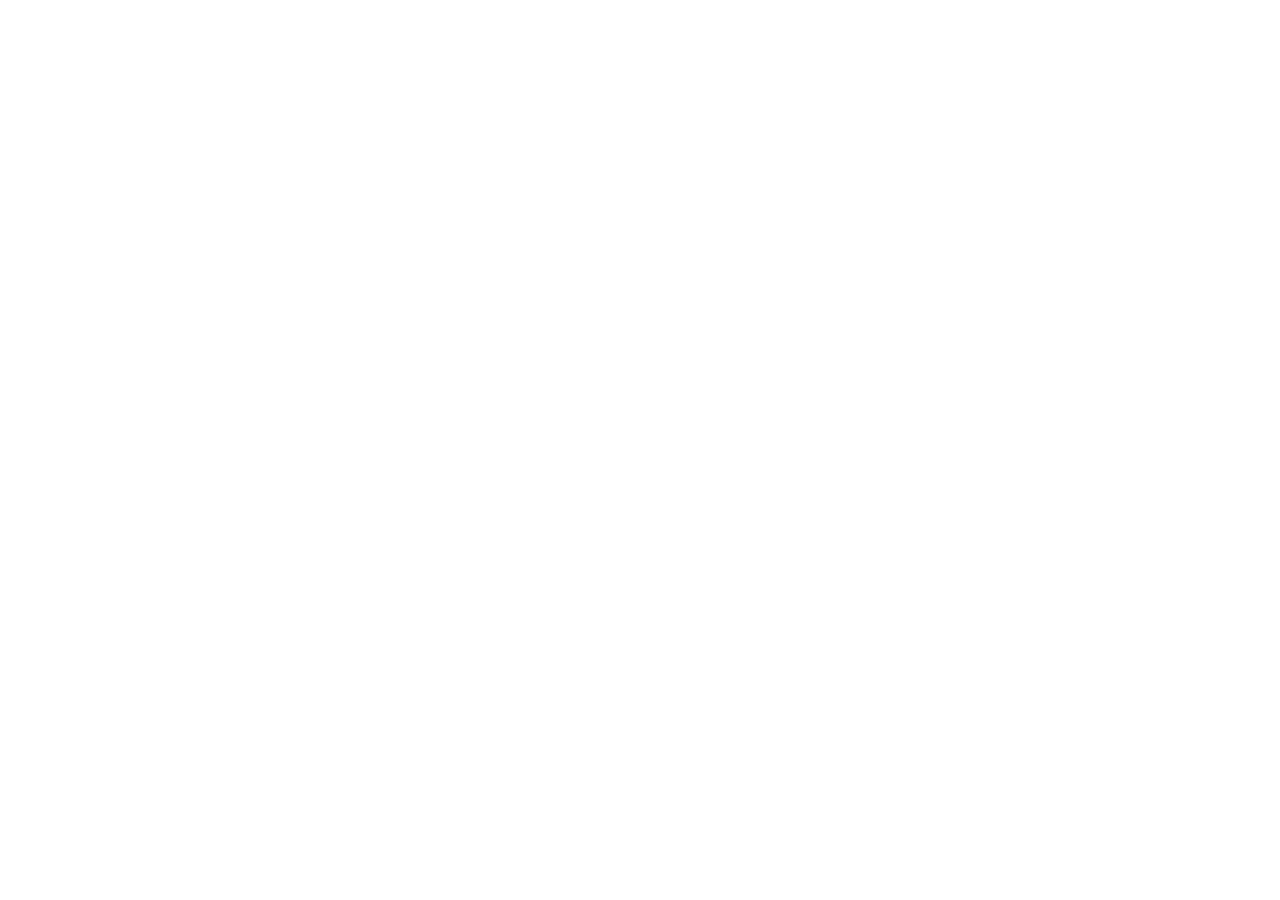
==== commit 9e04481d: "Add files via upload" ====
--- a/index.html
+++ b/index.html
@@ -1,3351 +1 @@
-<!DOCTYPE html>
-<html lang="en">
-<head>
-<meta charset="UTF-8">
-<meta name="viewport" content="width=device-width,initial-scale=1.0,maximum-scale=1.0,user-scalable=no">
-<meta name="theme-color" content="#07110d">
-
-<title>MAXGAME — Board Games</title>
-
-<style>
-/* =========================================================
-   MAXGAME — PROFESSIONAL HOME UI
-   Version 1.0
-========================================================= */
-
-:root{
-  --bg:#050b08;
-  --bg2:#09140f;
-  --panel:rgba(14,25,20,.78);
-  --panel-solid:#0d1b15;
-  --line:rgba(255,255,255,.09);
-  --line2:rgba(255,255,255,.14);
-
-  --text:#f5f7f4;
-  --muted:#8e9d96;
-
-  --lime:#c7ff52;
-  --lime2:#8fe13c;
-
-  --gold:#ffd66a;
-  --gold2:#c99b37;
-
-  --red:#ff5d61;
-
-  --radius:24px;
-
-  --shadow:
-    0 25px 70px rgba(0,0,0,.45);
-
-  --dock-height:78px;
-}
-
-*{
-  margin:0;
-  padding:0;
-  box-sizing:border-box;
-  -webkit-tap-highlight-color:transparent;
-}
-
-html{
-  scroll-behavior:smooth;
-}
-
-body{
-  min-height:100vh;
-  overflow-x:hidden;
-
-  color:var(--text);
-
-  font-family:
-    Inter,
-    ui-sans-serif,
-    system-ui,
-    -apple-system,
-    BlinkMacSystemFont,
-    "Segoe UI",
-    sans-serif;
-
-  background:
-    radial-gradient(
-      circle at 50% -15%,
-      rgba(82,155,86,.20),
-      transparent 38%
-    ),
-    radial-gradient(
-      circle at 0 70%,
-      rgba(45,115,70,.12),
-      transparent 32%
-    ),
-    linear-gradient(
-      180deg,
-      #06100c 0%,
-      #040a07 100%
-    );
-}
-
-button{
-  font:inherit;
-  color:inherit;
-  border:0;
-  cursor:pointer;
-}
-
-button:active{
-  transform:scale(.97);
-}
-
-a{
-  color:inherit;
-  text-decoration:none;
-}
-
-img{
-  display:block;
-  max-width:100%;
-}
-
-.hidden{
-  display:none!important;
-}
-
-
-/* =========================================================
-   AMBIENT BACKGROUND
-========================================================= */
-
-.ambient{
-  position:fixed;
-  inset:0;
-  pointer-events:none;
-  overflow:hidden;
-  z-index:-1;
-}
-
-.orb{
-  position:absolute;
-  width:300px;
-  height:300px;
-  border-radius:50%;
-  filter:blur(90px);
-  opacity:.13;
-  animation:floatOrb 10s ease-in-out infinite;
-}
-
-.orb.one{
-  background:#69d86d;
-  top:-130px;
-  left:-80px;
-}
-
-.orb.two{
-  background:#c9ff4e;
-  right:-130px;
-  top:28%;
-  animation-delay:-4s;
-}
-
-.orb.three{
-  background:#2f9d69;
-  left:25%;
-  bottom:-180px;
-  animation-delay:-7s;
-}
-
-@keyframes floatOrb{
-  0%,100%{
-    transform:translate3d(0,0,0) scale(1);
-  }
-
-  50%{
-    transform:translate3d(20px,-25px,0) scale(1.08);
-  }
-}
-
-
-/* =========================================================
-   HEADER
-========================================================= */
-
-.header{
-  position:sticky;
-  top:0;
-  z-index:100;
-
-  width:100%;
-  height:72px;
-
-  display:flex;
-  align-items:center;
-  justify-content:space-between;
-
-  padding:0 22px;
-
-  background:
-    linear-gradient(
-      180deg,
-      rgba(5,12,9,.94),
-      rgba(5,12,9,.70)
-    );
-
-  border-bottom:1px solid rgba(255,255,255,.055);
-
-  backdrop-filter:blur(24px);
-  -webkit-backdrop-filter:blur(24px);
-}
-
-.brand{
-  display:flex;
-  align-items:center;
-  gap:10px;
-}
-
-.brandMark{
-  width:40px;
-  height:40px;
-
-  display:grid;
-  place-items:center;
-
-  border-radius:13px;
-
-  color:#101a0b;
-
-  font-size:19px;
-  font-weight:950;
-
-  background:
-    linear-gradient(
-      145deg,
-      #ddff7b,
-      #8bd83d
-    );
-
-  box-shadow:
-    0 8px 25px rgba(170,255,72,.15);
-}
-
-.brandText{
-  font-size:20px;
-  font-weight:950;
-  letter-spacing:-.8px;
-}
-
-.brandText span{
-  color:var(--lime);
-}
-
-.headerRight{
-  display:flex;
-  align-items:center;
-  gap:8px;
-}
-
-.xiBalance{
-  height:40px;
-
-  display:flex;
-  align-items:center;
-  gap:8px;
-
-  padding:0 12px;
-
-  border-radius:13px;
-
-  background:
-    linear-gradient(
-      135deg,
-      rgba(255,214,106,.10),
-      rgba(255,214,106,.035)
-    );
-
-  border:1px solid rgba(255,214,106,.18);
-}
-
-.xiIcon{
-  width:23px;
-  height:23px;
-
-  display:grid;
-  place-items:center;
-
-  border-radius:50%;
-
-  color:#241b08;
-  background:linear-gradient(
-    145deg,
-    #ffe68c,
-    #c99731
-  );
-
-  font-size:10px;
-  font-weight:1000;
-}
-
-.xiValue{
-  font-size:12px;
-  font-weight:900;
-  color:#f5e4af;
-}
-
-.headerButton{
-  width:40px;
-  height:40px;
-
-  display:grid;
-  place-items:center;
-
-  border-radius:13px;
-
-  background:rgba(255,255,255,.045);
-  border:1px solid var(--line);
-
-  font-size:17px;
-}
-
-.headerButton:hover{
-  border-color:rgba(199,255,82,.25);
-}
-
-
-/* =========================================================
-   MAIN
-========================================================= */
-
-.home{
-  width:min(1180px,100%);
-  margin:auto;
-
-  padding:
-    26px
-    22px
-    calc(var(--dock-height) + 35px);
-}
-
-
-/* =========================================================
-   HERO
-========================================================= */
-
-.hero{
-  position:relative;
-
-  min-height:340px;
-
-  overflow:hidden;
-
-  display:flex;
-  align-items:flex-end;
-
-  padding:42px;
-
-  border-radius:32px;
-
-  border:1px solid rgba(255,255,255,.09);
-
-  background:
-    radial-gradient(
-      circle at 72% 50%,
-      rgba(151,255,73,.12),
-      transparent 30%
-    ),
-    linear-gradient(
-      110deg,
-      rgba(3,11,7,.98),
-      rgba(5,18,12,.76),
-      rgba(5,12,8,.35)
-    );
-
-  box-shadow:var(--shadow);
-}
-
-.heroGlow{
-  position:absolute;
-
-  width:420px;
-  height:420px;
-
-  right:-100px;
-  top:-130px;
-
-  border-radius:50%;
-
-  background:
-    radial-gradient(
-      circle,
-      rgba(191,255,80,.14),
-      transparent 68%
-    );
-
-  filter:blur(8px);
-
-  animation:
-    heroGlow 5s ease-in-out infinite;
-}
-
-@keyframes heroGlow{
-  0%,100%{
-    transform:scale(1);
-    opacity:.7;
-  }
-
-  50%{
-    transform:scale(1.12);
-    opacity:1;
-  }
-}
-
-.heroContent{
-  position:relative;
-  z-index:3;
-
-  max-width:610px;
-}
-
-.heroBadge{
-  display:inline-flex;
-  align-items:center;
-  gap:7px;
-
-  padding:8px 12px;
-
-  border-radius:999px;
-
-  color:var(--lime);
-
-  background:rgba(199,255,82,.08);
-
-  border:1px solid rgba(199,255,82,.18);
-
-  font-size:10px;
-  font-weight:950;
-  letter-spacing:1.1px;
-
-  margin-bottom:16px;
-}
-
-.heroBadgeDot{
-  width:6px;
-  height:6px;
-
-  border-radius:50%;
-
-  background:var(--lime);
-
-  box-shadow:
-    0 0 12px var(--lime);
-
-  animation:pulseDot 1.8s infinite;
-}
-
-@keyframes pulseDot{
-  0%,100%{
-    opacity:1;
-    transform:scale(1);
-  }
-
-  50%{
-    opacity:.4;
-    transform:scale(.7);
-  }
-}
-
-.hero h1{
-  font-size:clamp(42px,7vw,76px);
-
-  line-height:.91;
-
-  letter-spacing:-4px;
-
-  font-weight:950;
-}
-
-.hero h1 span{
-  color:var(--lime);
-}
-
-.heroText{
-  margin-top:18px;
-
-  max-width:520px;
-
-  color:#aebdb5;
-
-  font-size:14px;
-
-  line-height:1.65;
-}
-
-.heroActions{
-  display:flex;
-  align-items:center;
-  gap:10px;
-
-  margin-top:24px;
-}
-
-.heroButton{
-  padding:13px 18px;
-
-  border-radius:14px;
-
-  color:#121b0d;
-
-  background:
-    linear-gradient(
-      135deg,
-      #dcff76,
-      #8cda3d
-    );
-
-  font-size:12px;
-  font-weight:950;
-
-  box-shadow:
-    0 10px 30px rgba(169,245,70,.12);
-}
-
-.heroSecondary{
-  padding:12px 17px;
-
-  border-radius:14px;
-
-  color:#d6e0db;
-
-  background:rgba(255,255,255,.045);
-
-  border:1px solid var(--line);
-
-  font-size:12px;
-  font-weight:800;
-}
-
-
-/* =========================================================
-   HERO GAME ORBIT
-========================================================= */
-
-.heroGames{
-  position:absolute;
-
-  right:6%;
-  top:50%;
-
-  width:310px;
-  height:230px;
-
-  transform:translateY(-50%);
-
-  pointer-events:none;
-}
-
-.heroGame{
-  position:absolute;
-
-  width:116px;
-  height:116px;
-
-  display:grid;
-  place-items:center;
-
-  border-radius:25px;
-
-  overflow:hidden;
-
-  border:1px solid rgba(255,255,255,.15);
-
-  box-shadow:
-    0 22px 50px rgba(0,0,0,.45);
-
-  animation:
-    heroFloat 4s ease-in-out infinite;
-}
-
-.heroGame:nth-child(1){
-  left:10px;
-  top:60px;
-  animation-delay:0s;
-}
-
-.heroGame:nth-child(2){
-  left:105px;
-  top:10px;
-  animation-delay:-1s;
-}
-
-.heroGame:nth-child(3){
-  right:0;
-  top:72px;
-  animation-delay:-2s;
-}
-
-.heroGame:nth-child(4){
-  left:105px;
-  bottom:-20px;
-  animation-delay:-3s;
-}
-
-@keyframes heroFloat{
-  0%,100%{
-    transform:translateY(0) rotate(-2deg);
-  }
-
-  50%{
-    transform:translateY(-12px) rotate(2deg);
-  }
-}
-
-.heroGameInner{
-  width:100%;
-  height:100%;
-
-  display:flex;
-  align-items:center;
-  justify-content:center;
-
-  position:relative;
-}
-
-.heroGameInner:after{
-  content:"";
-
-  position:absolute;
-  inset:0;
-
-  background:
-    linear-gradient(
-      145deg,
-      rgba(255,255,255,.12),
-      transparent 40%,
-      rgba(0,0,0,.45)
-    );
-}
-
-.heroGameSymbol{
-  position:relative;
-  z-index:2;
-
-  font-size:52px;
-
-  filter:
-    drop-shadow(0 8px 10px rgba(0,0,0,.45));
-}
-
-.heroCarrom{
-  background:
-    radial-gradient(
-      circle at 50% 50%,
-      #dfbd82 0 28%,
-      #8d5b2c 29% 31%,
-      #d7ad70 32% 62%,
-      #70441f 63%
-    );
-}
-
-.heroLudo{
-  background:
-    conic-gradient(
-      #e34c4c 0 25%,
-      #55bd67 25% 50%,
-      #f0c84b 50% 75%,
-      #5597df 75% 100%
-    );
-}
-
-.heroChess{
-  background:
-    linear-gradient(
-      135deg,
-      #e5c58b 25%,
-      #71462b 25% 50%,
-      #e5c58b 50% 75%,
-      #71462b 75%
-    );
-  background-size:42px 42px;
-}
-
-.heroPool{
-  background:
-    radial-gradient(
-      circle,
-      #13805e,
-      #07563f 65%,
-      #61391d
-    );
-}
-
-
-/* =========================================================
-   SECTION TITLE
-========================================================= */
-
-.sectionHead{
-  display:flex;
-  align-items:flex-end;
-  justify-content:space-between;
-
-  margin:40px 2px 17px;
-}
-
-.sectionHeadLeft h2{
-  font-size:25px;
-  letter-spacing:-1px;
-}
-
-.sectionHeadLeft p{
-  margin-top:5px;
-
-  color:var(--muted);
-
-  font-size:12px;
-}
-
-.gameCount{
-  color:var(--muted);
-
-  font-size:10px;
-  font-weight:900;
-
-  letter-spacing:1px;
-}
-
-
-/* =========================================================
-   CAROUSEL
-========================================================= */
-
-.carousel{
-  position:relative;
-
-  width:100%;
-
-  overflow:hidden;
-
-  padding:
-    12px
-    0
-    20px;
-}
-
-.carouselTrack{
-  display:flex;
-  align-items:stretch;
-
-  gap:16px;
-
-  will-change:transform;
-
-  transition:
-    transform .55s cubic-bezier(.22,.61,.36,1);
-}
-
-.gameCard{
-  position:relative;
-
-  flex:
-    0 0
-    min(72vw,430px);
-
-  height:390px;
-
-  overflow:hidden;
-
-  border-radius:28px;
-
-  background:#0b1913;
-
-  border:1px solid rgba(255,255,255,.09);
-
-  box-shadow:
-    0 18px 45px rgba(0,0,0,.3);
-
-  transition:
-    transform .45s ease,
-    opacity .45s ease,
-    border-color .45s ease,
-    box-shadow .45s ease;
-}
-
-.gameCard:not(.active){
-  opacity:.58;
-  transform:scale(.93);
-}
-
-.gameCard.active{
-  opacity:1;
-  transform:scale(1);
-
-  border-color:
-    rgba(199,255,82,.25);
-
-  box-shadow:
-    0 28px 70px rgba(0,0,0,.48),
-    0 0 0 1px rgba(199,255,82,.03);
-}
-
-.gameArtwork{
-  position:absolute;
-  inset:0;
-
-  overflow:hidden;
-
-  background:#13231b;
-}
-
-.artworkNoise{
-  position:absolute;
-  inset:0;
-
-  opacity:.08;
-
-  background-image:
-    url("data:image/svg+xml,%3Csvg xmlns='http://www.w3.org/2000/svg' width='100' height='100'%3E%3Cfilter id='n'%3E%3CfeTurbulence type='fractalNoise' baseFrequency='.8' numOctaves='3' stitchTiles='stitch'/%3E%3C/filter%3E%3Crect width='100%25' height='100%25' filter='url(%23n)' opacity='.5'/%3E%3C/svg%3E");
-
-  mix-blend-mode:overlay;
-}
-
-.artworkLight{
-  position:absolute;
-
-  width:230px;
-  height:230px;
-
-  border-radius:50%;
-
-  filter:blur(35px);
-
-  opacity:.35;
-}
-
-.carromArtwork{
-  background:
-    radial-gradient(
-      circle at 50% 46%,
-      #dfbd82 0 30%,
-      #9b6a38 31% 34%,
-      #d7ae71 35% 62%,
-      #67401f 63% 100%
-    );
-}
-
-.carromArtwork:before{
-  content:"";
-
-  position:absolute;
-
-  inset:25px;
-
-  border:3px solid rgba(79,44,17,.75);
-
-  border-radius:18px;
-}
-
-.carromArtwork:after{
-  content:"";
-
-  position:absolute;
-
-  width:80px;
-  height:80px;
-
-  left:50%;
-  top:50%;
-
-  transform:translate(-50%,-50%);
-
-  border-radius:50%;
-
-  border:3px solid rgba(79,44,17,.75);
-
-  box-shadow:
-    -115px -115px 0 -29px #171717,
-    115px -115px 0 -29px #f2e8d3,
-    -115px 115px 0 -29px #f2e8d3,
-    115px 115px 0 -29px #171717;
-}
-
-.ludoArtwork{
-  background:
-    conic-gradient(
-      from 45deg,
-      #e74c4c 0 25%,
-      #4ab967 25% 50%,
-      #eac348 50% 75%,
-      #4d8fd8 75% 100%
-    );
-}
-
-.ludoArtwork:before{
-  content:"";
-
-  position:absolute;
-
-  width:46%;
-  height:46%;
-
-  left:27%;
-  top:27%;
-
-  background:
-    conic-gradient(
-      #e74c4c 0 25%,
-      #eac348 25% 50%,
-      #4d8fd8 50% 75%,
-      #4ab967 75%
-    );
-
-  clip-path:
-    polygon(
-      0 0,
-      100% 0,
-      100% 100%,
-      0 100%
-    );
-
-  box-shadow:
-    inset 0 0 0 8px rgba(255,255,255,.2);
-}
-
-.ludoArtwork:after{
-  content:"";
-
-  position:absolute;
-
-  left:50%;
-  top:50%;
-
-  transform:translate(-50%,-50%);
-
-  width:0;
-  height:0;
-
-  border-left:55px solid transparent;
-  border-right:55px solid transparent;
-  border-top:55px solid #f4d85b;
-}
-
-.chessArtwork{
-  background:
-    repeating-conic-gradient(
-      #d9b77b 0 25%,
-      #71462a 0 50%
-    )
-    0 0/74px 74px;
-}
-
-.chessArtwork:after{
-  content:"♟";
-
-  position:absolute;
-
-  left:50%;
-  top:48%;
-
-  transform:
-    translate(-50%,-50%);
-
-  color:#161616;
-
-  font-size:150px;
-
-  line-height:1;
-
-  text-shadow:
-    0 12px 15px rgba(0,0,0,.45);
-}
-
-.poolArtwork{
-  background:
-    radial-gradient(
-      ellipse at center,
-      #13815e 0,
-      #0b6248 65%,
-      #083e2f 100%
-    );
-}
-
-.poolArtwork:before{
-  content:"";
-
-  position:absolute;
-
-  inset:18px;
-
-  border-radius:12px;
-
-  border:13px solid #67401f;
-
-  box-shadow:
-    inset 0 0 0 3px #9c6a36,
-    0 15px 35px rgba(0,0,0,.45);
-}
-
-.poolArtwork:after{
-  content:"";
-
-  position:absolute;
-
-  width:42px;
-  height:42px;
-
-  left:50%;
-  top:50%;
-
-  transform:translate(-50%,-50%);
-
-  border-radius:50%;
-
-  background:#e7c43f;
-
-  box-shadow:
-    -72px 20px 0 -6px #f2f2f2,
-    68px -25px 0 -6px #e74c4c,
-    20px 62px 0 -6px #171717;
-}
-
-.gameOverlay{
-  position:absolute;
-  inset:0;
-
-  background:
-    linear-gradient(
-      180deg,
-      rgba(0,0,0,.04) 20%,
-      rgba(0,0,0,.13) 42%,
-      rgba(0,0,0,.94) 100%
-    );
-}
-
-.gameCardContent{
-  position:absolute;
-
-  z-index:3;
-
-  left:23px;
-  right:23px;
-  bottom:22px;
-}
-
-.gameTopLabel{
-  display:inline-flex;
-
-  padding:6px 9px;
-
-  border-radius:8px;
-
-  background:rgba(0,0,0,.38);
-
-  border:1px solid rgba(255,255,255,.12);
-
-  backdrop-filter:blur(10px);
-
-  color:#dce7e0;
-
-  font-size:9px;
-  font-weight:900;
-
-  letter-spacing:.9px;
-
-  margin-bottom:10px;
-}
-
-.gameCard h3{
-  font-size:34px;
-
-  line-height:1;
-
-  letter-spacing:-1.6px;
-}
-
-.gameDescription{
-  margin-top:7px;
-
-  color:#b5c4bc;
-
-  font-size:12px;
-
-  line-height:1.5;
-}
-
-.gameCardBottom{
-  display:flex;
-
-  align-items:center;
-  justify-content:space-between;
-
-  margin-top:18px;
-}
-
-.playerInfo{
-  color:#b7c6be;
-
-  font-size:10px;
-  font-weight:800;
-
-  letter-spacing:.5px;
-}
-
-.playButton{
-  display:flex;
-  align-items:center;
-  gap:7px;
-
-  padding:11px 15px;
-
-  border-radius:12px;
-
-  color:#11190d;
-
-  background:
-    linear-gradient(
-      135deg,
-      #d9ff73,
-      #8edc3e
-    );
-
-  font-size:11px;
-  font-weight:950;
-
-  box-shadow:
-    0 8px 22px rgba(163,244,66,.13);
-}
-
-.playArrow{
-  font-size:13px;
-}
-
-
-/* =========================================================
-   CAROUSEL CONTROLS
-========================================================= */
-
-.carouselControls{
-  display:flex;
-  align-items:center;
-  justify-content:center;
-
-  gap:14px;
-
-  margin-top:3px;
-}
-
-.carouselArrow{
-  width:40px;
-  height:40px;
-
-  display:grid;
-  place-items:center;
-
-  border-radius:13px;
-
-  background:rgba(255,255,255,.045);
-
-  border:1px solid var(--line);
-
-  color:#d7e1db;
-
-  font-size:16px;
-}
-
-.carouselArrow:hover{
-  border-color:rgba(199,255,82,.25);
-}
-
-.dots{
-  display:flex;
-  align-items:center;
-  gap:6px;
-}
-
-.dot{
-  width:6px;
-  height:6px;
-
-  border-radius:99px;
-
-  background:#45554d;
-
-  transition:.3s;
-}
-
-.dot.active{
-  width:22px;
-
-  background:var(--lime);
-
-  box-shadow:
-    0 0 10px rgba(199,255,82,.35);
-}
-
-
-/* =========================================================
-   XI REWARD TEASER
-========================================================= */
-
-.rewardTeaser{
-  position:relative;
-
-  margin-top:36px;
-
-  padding:22px;
-
-  overflow:hidden;
-
-  display:flex;
-  align-items:center;
-  justify-content:space-between;
-
-  border-radius:22px;
-
-  background:
-    linear-gradient(
-      120deg,
-      rgba(255,214,106,.08),
-      rgba(255,214,106,.025)
-    );
-
-  border:1px solid rgba(255,214,106,.14);
-}
-
-.rewardTeaser:after{
-  content:"";
-
-  position:absolute;
-
-  width:170px;
-  height:170px;
-
-  right:-70px;
-  top:-75px;
-
-  border-radius:50%;
-
-  background:
-    radial-gradient(
-      circle,
-      rgba(255,214,106,.16),
-      transparent 70%
-    );
-}
-
-.rewardLeft{
-  display:flex;
-  align-items:center;
-  gap:13px;
-}
-
-.rewardCoin{
-  width:48px;
-  height:48px;
-
-  flex:0 0 auto;
-
-  display:grid;
-  place-items:center;
-
-  border-radius:16px;
-
-  color:#2c210b;
-
-  background:
-    linear-gradient(
-      145deg,
-      #ffe98e,
-      #c18c2b
-    );
-
-  box-shadow:
-    0 10px 30px rgba(255,211,91,.12);
-
-  font-size:15px;
-  font-weight:1000;
-}
-
-.rewardText strong{
-  display:block;
-
-  font-size:14px;
-}
-
-.rewardText span{
-  display:block;
-
-  margin-top:3px;
-
-  color:#929f98;
-
-  font-size:11px;
-}
-
-.rewardButton{
-  position:relative;
-  z-index:2;
-
-  padding:10px 14px;
-
-  border-radius:11px;
-
-  background:rgba(255,255,255,.05);
-
-  border:1px solid rgba(255,255,255,.10);
-
-  font-size:10px;
-  font-weight:900;
-}
-
-
-/* =========================================================
-   BOTTOM NAV
-========================================================= */
-
-.bottomDock{
-  position:fixed;
-
-  left:50%;
-  bottom:10px;
-
-  z-index:150;
-
-  width:min(520px,calc(100% - 22px));
-
-  height:68px;
-
-  transform:translateX(-50%);
-
-  display:flex;
-  align-items:center;
-
-  padding:5px;
-
-  border-radius:23px;
-
-  background:
-    rgba(8,18,13,.91);
-
-  border:1px solid rgba(255,255,255,.10);
-
-  box-shadow:
-    0 20px 60px rgba(0,0,0,.5);
-
-  backdrop-filter:blur(24px);
-  -webkit-backdrop-filter:blur(24px);
-}
-
-.navItem{
-  position:relative;
-
-  flex:1;
-
-  height:58px;
-
-  display:flex;
-  flex-direction:column;
-  align-items:center;
-  justify-content:center;
-
-  gap:3px;
-
-  border-radius:18px;
-
-  background:transparent;
-
-  color:#6f8078;
-
-  transition:.25s;
-}
-
-.navIcon{
-  width:27px;
-  height:24px;
-
-  display:grid;
-  place-items:center;
-
-  font-size:17px;
-
-  transition:.25s;
-}
-
-.navLabel{
-  font-size:9px;
-  font-weight:850;
-
-  letter-spacing:.2px;
-}
-
-.navItem.active{
-  color:var(--lime);
-
-  background:
-    linear-gradient(
-      135deg,
-      rgba(199,255,82,.11),
-      rgba(199,255,82,.035)
-    );
-}
-
-.navItem.active:before{
-  content:"";
-
-  position:absolute;
-
-  top:0;
-
-  width:24px;
-  height:2px;
-
-  border-radius:0 0 5px 5px;
-
-  background:var(--lime);
-
-  box-shadow:
-    0 0 10px rgba(199,255,82,.45);
-}
-
-
-/* =========================================================
-   TOAST
-========================================================= */
-
-.toast{
-  position:fixed;
-
-  left:50%;
-  bottom:95px;
-
-  z-index:400;
-
-  transform:
-    translate(-50%,20px);
-
-  opacity:0;
-
-  pointer-events:none;
-
-  padding:12px 16px;
-
-  border-radius:13px;
-
-  background:#10231a;
-
-  border:1px solid rgba(255,255,255,.10);
-
-  color:#edf4ef;
-
-  font-size:11px;
-
-  box-shadow:
-    0 15px 40px rgba(0,0,0,.35);
-
-  transition:.25s;
-}
-
-.toast.show{
-  opacity:1;
-
-  transform:
-    translate(-50%,0);
-}
-
-
-/* =========================================================
-   MODAL
-========================================================= */
-
-.modal{
-  position:fixed;
-  inset:0;
-
-  z-index:300;
-
-  display:none;
-
-  align-items:center;
-  justify-content:center;
-
-  padding:18px;
-
-  background:
-    rgba(0,0,0,.72);
-
-  backdrop-filter:blur(15px);
-}
-
-.modal.show{
-  display:flex;
-}
-
-.modalBox{
-  width:min(480px,100%);
-
-  padding:24px;
-
-  border-radius:25px;
-
-  background:
-    linear-gradient(
-      145deg,
-      #10241a,
-      #09150f
-    );
-
-  border:1px solid rgba(255,255,255,.10);
-
-  box-shadow:
-    0 30px 100px rgba(0,0,0,.55);
-
-  animation:
-    modalIn .25s ease;
-}
-
-@keyframes modalIn{
-  from{
-    opacity:0;
-    transform:translateY(15px) scale(.97);
-  }
-
-  to{
-    opacity:1;
-    transform:translateY(0) scale(1);
-  }
-}
-
-.modalTop{
-  display:flex;
-  align-items:center;
-  justify-content:space-between;
-
-  margin-bottom:20px;
-}
-
-.modalTop h2{
-  font-size:24px;
-  letter-spacing:-1px;
-}
-
-.closeButton{
-  width:38px;
-  height:38px;
-
-  display:grid;
-  place-items:center;
-
-  border-radius:12px;
-
-  background:rgba(255,255,255,.05);
-
-  border:1px solid var(--line);
-
-  font-size:20px;
-}
-
-.modalDescription{
-  color:var(--muted);
-
-  font-size:12px;
-
-  line-height:1.5;
-
-  margin-bottom:17px;
-}
-
-.playerGrid{
-  display:grid;
-
-  grid-template-columns:
-    repeat(3,1fr);
-
-  gap:8px;
-}
-
-.playerButton{
-  padding:14px 5px;
-
-  border-radius:13px;
-
-  background:rgba(255,255,255,.04);
-
-  border:1px solid var(--line);
-
-  font-size:10px;
-  font-weight:900;
-}
-
-.playerButton.selected{
-  color:#10180b;
-
-  background:var(--lime);
-
-  border-color:var(--lime);
-}
-
-.startButton{
-  width:100%;
-
-  margin-top:17px;
-
-  padding:14px;
-
-  border-radius:14px;
-
-  color:#11190d;
-
-  background:
-    linear-gradient(
-      135deg,
-      #d8ff75,
-      #8edc3e
-    );
-
-  font-size:12px;
-  font-weight:950;
-}
-
-
-/* =========================================================
-   RESPONSIVE
-========================================================= */
-
-@media(max-width:850px){
-
-  .hero{
-    min-height:330px;
-    padding:32px;
-  }
-
-  .heroGames{
-    right:-30px;
-    opacity:.55;
-    transform:
-      translateY(-50%)
-      scale(.85);
-  }
-
-  .heroContent{
-    max-width:70%;
-  }
-
-  .gameCard{
-    flex-basis:min(75vw,410px);
-  }
-}
-
-@media(max-width:650px){
-
-  :root{
-    --dock-height:78px;
-  }
-
-  .header{
-    height:64px;
-
-    padding:
-      0
-      14px;
-  }
-
-  .brandMark{
-    width:37px;
-    height:37px;
-    border-radius:12px;
-  }
-
-  .brandText{
-    font-size:18px;
-  }
-
-  .xiBalance{
-    height:36px;
-    padding:0 9px;
-  }
-
-  .xiIcon{
-    width:21px;
-    height:21px;
-  }
-
-  .headerButton{
-    width:36px;
-    height:36px;
-  }
-
-  .home{
-    padding:
-      16px
-      12px
-      calc(var(--dock-height) + 35px);
-  }
-
-  .hero{
-    min-height:390px;
-
-    padding:
-      28px
-      22px;
-
-    align-items:flex-end;
-
-    border-radius:25px;
-  }
-
-  .heroContent{
-    max-width:100%;
-  }
-
-  .hero h1{
-    font-size:47px;
-    letter-spacing:-2.5px;
-  }
-
-  .heroText{
-    font-size:12px;
-    max-width:350px;
-  }
-
-  .heroGames{
-    top:28px;
-    right:-20px;
-
-    transform:
-      scale(.67);
-
-    transform-origin:
-      top right;
-
-    opacity:.72;
-  }
-
-  .heroActions{
-    margin-top:18px;
-  }
-
-  .heroSecondary{
-    display:none;
-  }
-
-  .sectionHead{
-    margin-top:30px;
-  }
-
-  .sectionHeadLeft h2{
-    font-size:21px;
-  }
-
-  .carousel{
-    padding-top:8px;
-  }
-
-  .gameCard{
-    flex-basis:78vw;
-    height:365px;
-
-    border-radius:25px;
-  }
-
-  .gameCard h3{
-    font-size:31px;
-  }
-
-  .rewardTeaser{
-    padding:17px;
-  }
-
-  .rewardButton{
-    padding:9px 10px;
-  }
-
-  .bottomDock{
-    bottom:8px;
-    height:66px;
-  }
-}
-
-@media(max-width:390px){
-
-  .xiBalance{
-    gap:5px;
-  }
-
-  .xiValue{
-    font-size:10px;
-  }
-
-  .headerButton{
-    display:none;
-  }
-
-  .hero{
-    min-height:375px;
-  }
-
-  .hero h1{
-    font-size:42px;
-  }
-
-  .gameCard{
-    flex-basis:82vw;
-  }
-
-  .gameCardContent{
-    left:19px;
-    right:19px;
-    bottom:18px;
-  }
-}
-
-
-/* =========================================================
-   REDUCED MOTION
-========================================================= */
-
-@media(prefers-reduced-motion:reduce){
-
-  *,
-  *:before,
-  *:after{
-    animation-duration:.001ms!important;
-    animation-iteration-count:1!important;
-    scroll-behavior:auto!important;
-    transition-duration:.001ms!important;
-  }
-}
-</style>
-</head>
-
-
-<body>
-
-<!-- =======================================================
-     AMBIENT BACKGROUND
-======================================================= -->
-
-<div class="ambient">
-  <div class="orb one"></div>
-  <div class="orb two"></div>
-  <div class="orb three"></div>
-</div>
-
-
-<!-- =======================================================
-     HEADER
-======================================================= -->
-
-<header class="header">
-
-  <div class="brand">
-
-    <div class="brandMark">
-      M
-    </div>
-
-    <div class="brandText">
-      MAX<span>GAME</span>
-    </div>
-
-  </div>
-
-
-  <div class="headerRight">
-
-    <!-- XI BALANCE -->
-
-    <button
-      class="xiBalance"
-      onclick="openRewards()"
-      aria-label="XI balance"
-    >
-
-      <span class="xiIcon">
-        XI
-      </span>
-
-      <span
-        class="xiValue"
-        id="xiBalance"
-      >
-        2,450
-      </span>
-
-    </button>
-
-
-    <!-- SOUND -->
-
-    <button
-      class="headerButton"
-      id="soundButton"
-      onclick="toggleSound()"
-      aria-label="Sound"
-    >
-      ◒
-    </button>
-
-
-    <!-- PROFILE -->
-
-    <button
-      class="headerButton"
-      onclick="openProfile()"
-      aria-label="Profile"
-    >
-      ◉
-    </button>
-
-  </div>
-
-</header>
-
-
-
-<!-- =======================================================
-     HOME
-======================================================= -->
-
-<main class="home" id="home">
-
-
-  <!-- =====================================================
-       HERO
-  ====================================================== -->
-
-  <section class="hero">
-
-    <div class="heroGlow"></div>
-
-
-    <div class="heroGames">
-
-      <div class="heroGame heroCarrom">
-        <div class="heroGameInner">
-          <span class="heroGameSymbol">
-            🪙
-          </span>
-        </div>
-      </div>
-
-      <div class="heroGame heroLudo">
-        <div class="heroGameInner">
-          <span class="heroGameSymbol">
-            🎲
-          </span>
-        </div>
-      </div>
-
-      <div class="heroGame heroChess">
-        <div class="heroGameInner">
-          <span class="heroGameSymbol">
-            ♟
-          </span>
-        </div>
-      </div>
-
-      <div class="heroGame heroPool">
-        <div class="heroGameInner">
-          <span class="heroGameSymbol">
-            🎱
-          </span>
-        </div>
-      </div>
-
-    </div>
-
-
-    <div class="heroContent">
-
-      <div class="heroBadge">
-
-        <span class="heroBadgeDot"></span>
-
-        THE TABLE IS YOURS
-
-      </div>
-
-
-      <h1>
-        PLAY<br>
-        <span>YOUR WAY.</span>
-      </h1>
-
-
-      <p class="heroText">
-        Carrom, Ludo, Chess and Pool.
-        One premium gaming space built for
-        casual matches, competition and rewards.
-      </p>
-
-
-      <div class="heroActions">
-
-        <button
-          class="heroButton"
-          onclick="scrollToGames()"
-        >
-          EXPLORE GAMES
-        </button>
-
-        <button
-          class="heroSecondary"
-          onclick="openRewards()"
-        >
-          EARN XI
-        </button>
-
-      </div>
-
-    </div>
-
-  </section>
-
-
-
-  <!-- =====================================================
-       GAMES HEADER
-  ====================================================== -->
-
-  <div class="sectionHead">
-
-    <div class="sectionHeadLeft">
-
-      <h2>
-        Choose your game
-      </h2>
-
-      <p>
-        Pick a table and start playing.
-      </p>
-
-    </div>
-
-
-    <span class="gameCount">
-      4 GAMES
-    </span>
-
-  </div>
-
-
-
-  <!-- =====================================================
-       GAME CAROUSEL
-  ====================================================== -->
-
-  <section
-    class="carousel"
-    id="games"
-  >
-
-    <div
-      class="carouselTrack"
-      id="carouselTrack"
-    >
-
-
-      <!-- CARROM -->
-
-      <article
-        class="gameCard active"
-        data-game="carrom"
-      >
-
-        <div class="gameArtwork carromArtwork">
-
-          <div class="artworkLight"></div>
-
-          <div class="artworkNoise"></div>
-
-        </div>
-
-        <div class="gameOverlay"></div>
-
-
-        <div class="gameCardContent">
-
-          <span class="gameTopLabel">
-            CLASSIC • PRECISION
-          </span>
-
-          <h3>
-            Carrom
-          </h3>
-
-          <p class="gameDescription">
-            Aim your striker, control the angle
-            and pocket the pieces.
-          </p>
-
-
-          <div class="gameCardBottom">
-
-            <span class="playerInfo">
-              2–4 PLAYERS
-            </span>
-
-            <button
-              class="playButton"
-              onclick="openGameSetup('carrom')"
-            >
-              PLAY
-              <span class="playArrow">→</span>
-            </button>
-
-          </div>
-
-        </div>
-
-      </article>
-
-
-
-      <!-- LUDO -->
-
-      <article
-        class="gameCard"
-        data-game="ludo"
-      >
-
-        <div class="gameArtwork ludoArtwork">
-
-          <div class="artworkNoise"></div>
-
-        </div>
-
-        <div class="gameOverlay"></div>
-
-
-        <div class="gameCardContent">
-
-          <span class="gameTopLabel">
-            CLASSIC • STRATEGY
-          </span>
-
-          <h3>
-            Ludo
-          </h3>
-
-          <p class="gameDescription">
-            Roll the dice, move your pieces
-            and race home first.
-          </p>
-
-
-          <div class="gameCardBottom">
-
-            <span class="playerInfo">
-              2–4 PLAYERS
-            </span>
-
-            <button
-              class="playButton"
-              onclick="openGameSetup('ludo')"
-            >
-              PLAY
-              <span class="playArrow">→</span>
-            </button>
-
-          </div>
-
-        </div>
-
-      </article>
-
-
-
-      <!-- CHESS -->
-
-      <article
-        class="gameCard"
-        data-game="chess"
-      >
-
-        <div class="gameArtwork chessArtwork">
-
-          <div class="artworkNoise"></div>
-
-        </div>
-
-        <div class="gameOverlay"></div>
-
-
-        <div class="gameCardContent">
-
-          <span class="gameTopLabel">
-            CLASSIC • MASTERY
-          </span>
-
-          <h3>
-            Chess
-          </h3>
-
-          <p class="gameDescription">
-            Build your strategy, control the
-            board and outthink your opponent.
-          </p>
-
-
-          <div class="gameCardBottom">
-
-            <span class="playerInfo">
-              2 PLAYERS
-            </span>
-
-            <button
-              class="playButton"
-              onclick="openGameSetup('chess')"
-            >
-              PLAY
-              <span class="playArrow">→</span>
-            </button>
-
-          </div>
-
-        </div>
-
-      </article>
-
-
-
-      <!-- POOL -->
-
-      <article
-        class="gameCard"
-        data-game="pool"
-      >
-
-        <div class="gameArtwork poolArtwork">
-
-          <div class="artworkNoise"></div>
-
-        </div>
-
-        <div class="gameOverlay"></div>
-
-
-        <div class="gameCardContent">
-
-          <span class="gameTopLabel">
-            CLASSIC • TABLE
-          </span>
-
-          <h3>
-            8-Ball Pool
-          </h3>
-
-          <p class="gameDescription">
-            Line up the shot, control your
-            power and clear the table.
-          </p>
-
-
-          <div class="gameCardBottom">
-
-            <span class="playerInfo">
-              2–4 PLAYERS
-            </span>
-
-            <button
-              class="playButton"
-              onclick="openGameSetup('pool')"
-            >
-              PLAY
-              <span class="playArrow">→</span>
-            </button>
-
-          </div>
-
-        </div>
-
-      </article>
-
-
-    </div>
-
-
-    <!-- CAROUSEL CONTROLS -->
-
-    <div class="carouselControls">
-
-      <button
-        class="carouselArrow"
-        onclick="previousGame()"
-        aria-label="Previous game"
-      >
-        ←
-      </button>
-
-
-      <div
-        class="dots"
-        id="carouselDots"
-      >
-
-        <span class="dot active"></span>
-        <span class="dot"></span>
-        <span class="dot"></span>
-        <span class="dot"></span>
-
-      </div>
-
-
-      <button
-        class="carouselArrow"
-        onclick="nextGame()"
-        aria-label="Next game"
-      >
-        →
-      </button>
-
-    </div>
-
-  </section>
-
-
-
-  <!-- =====================================================
-       XI REWARD TEASER
-  ====================================================== -->
-
-  <section class="rewardTeaser">
-
-    <div class="rewardLeft">
-
-      <div class="rewardCoin">
-        XI
-      </div>
-
-
-      <div class="rewardText">
-
-        <strong>
-          Earn XI while you play
-        </strong>
-
-        <span>
-          Rewards, streaks and future unlocks.
-        </span>
-
-      </div>
-
-    </div>
-
-
-    <button
-      class="rewardButton"
-      onclick="openRewards()"
-    >
-      VIEW REWARDS
-    </button>
-
-  </section>
-
-</main>
-
-
-
-<!-- =======================================================
-     BOTTOM NAV
-======================================================= -->
-
-<nav class="bottomDock">
-
-  <button
-    class="navItem active"
-    id="navHome"
-    onclick="setNav('home')"
-  >
-
-    <span class="navIcon">
-      ⌂
-    </span>
-
-    <span class="navLabel">
-      Home
-    </span>
-
-  </button>
-
-
-  <button
-    class="navItem"
-    id="navRewards"
-    onclick="setNav('rewards')"
-  >
-
-    <span class="navIcon">
-      XI
-    </span>
-
-    <span class="navLabel">
-      Rewards
-    </span>
-
-  </button>
-
-
-  <button
-    class="navItem"
-    id="navRank"
-    onclick="setNav('rank')"
-  >
-
-    <span class="navIcon">
-      ♛
-    </span>
-
-    <span class="navLabel">
-      Ranking
-    </span>
-
-  </button>
-
-
-  <button
-    class="navItem"
-    id="navProfile"
-    onclick="setNav('profile')"
-  >
-
-    <span class="navIcon">
-      ◉
-    </span>
-
-    <span class="navLabel">
-      Profile
-    </span>
-
-  </button>
-
-</nav>
-
-
-
-<!-- =======================================================
-     GAME SETUP MODAL
-======================================================= -->
-
-<div
-  class="modal"
-  id="setupModal"
->
-
-  <div class="modalBox">
-
-    <div class="modalTop">
-
-      <h2 id="setupTitle">
-        Carrom
-      </h2>
-
-      <button
-        class="closeButton"
-        onclick="closeSetup()"
-      >
-        ×
-      </button>
-
-    </div>
-
-
-    <p class="modalDescription">
-      Choose how many players will sit at the table.
-    </p>
-
-
-    <div class="playerGrid">
-
-      <button
-        class="playerButton selected"
-        onclick="choosePlayers(2,this)"
-      >
-        2 PLAYERS
-      </button>
-
-      <button
-        class="playerButton"
-        onclick="choosePlayers(3,this)"
-      >
-        3 PLAYERS
-      </button>
-
-      <button
-        class="playerButton"
-        onclick="choosePlayers(4,this)"
-      >
-        4 PLAYERS
-      </button>
-
-    </div>
-
-
-    <button
-      class="startButton"
-      onclick="launchGame()"
-    >
-      START GAME
-    </button>
-
-  </div>
-
-</div>
-
-
-
-<!-- =======================================================
-     TOAST
-======================================================= -->
-
-<div
-  class="toast"
-  id="toast"
-></div>
-
-
-
-<script>
-
-/* =========================================================
-   MAXGAME APP STATE
-========================================================= */
-
-let currentGame = 0;
-
-let selectedGame = "carrom";
-
-let selectedPlayers = 2;
-
-let soundEnabled = true;
-
-
-/* =========================================================
-   GAME DATA
-========================================================= */
-
-const games = [
-
-  {
-    id:"carrom",
-    name:"Carrom",
-    players:"2–4 PLAYERS"
-  },
-
-  {
-    id:"ludo",
-    name:"Ludo",
-    players:"2–4 PLAYERS"
-  },
-
-  {
-    id:"chess",
-    name:"Chess",
-    players:"2 PLAYERS"
-  },
-
-  {
-    id:"pool",
-    name:"8-Ball Pool",
-    players:"2–4 PLAYERS"
-  }
-
-];
-
-
-/* =========================================================
-   AUDIO
-========================================================= */
-
-let audioContext = null;
-
-function playSound(type="click"){
-
-  if(!soundEnabled){
-    return;
-  }
-
-  try{
-
-    if(!audioContext){
-
-      audioContext =
-        new (
-          window.AudioContext ||
-          window.webkitAudioContext
-        )();
-
-    }
-
-    if(audioContext.state === "suspended"){
-      audioContext.resume();
-    }
-
-    const oscillator =
-      audioContext.createOscillator();
-
-    const gain =
-      audioContext.createGain();
-
-    oscillator.connect(gain);
-
-    gain.connect(
-      audioContext.destination
-    );
-
-    const frequencies = {
-
-      click:420,
-      slide:290,
-      reward:650,
-      open:500
-
-    };
-
-    oscillator.frequency.value =
-      frequencies[type] || 420;
-
-    oscillator.type =
-      "sine";
-
-    const now =
-      audioContext.currentTime;
-
-    gain.gain.setValueAtTime(
-      .0001,
-      now
-    );
-
-    gain.gain.exponentialRampToValueAtTime(
-      .07,
-      now + .015
-    );
-
-    gain.gain.exponentialRampToValueAtTime(
-      .0001,
-      now + .12
-    );
-
-    oscillator.start(now);
-
-    oscillator.stop(
-      now + .13
-    );
-
-  }catch(error){
-
-    /* Audio is optional */
-
-  }
-
-}
-
-
-/* =========================================================
-   SOUND TOGGLE
-========================================================= */
-
-function toggleSound(){
-
-  soundEnabled =
-    !soundEnabled;
-
-  const button =
-    document.getElementById(
-      "soundButton"
-    );
-
-  button.textContent =
-    soundEnabled
-      ? "◒"
-      : "◌";
-
-  if(soundEnabled){
-    playSound("click");
-  }
-
-}
-
-
-/* =========================================================
-   TOAST
-========================================================= */
-
-let toastTimer = null;
-
-function showToast(message){
-
-  const toast =
-    document.getElementById(
-      "toast"
-    );
-
-  toast.textContent =
-    message;
-
-  toast.classList.add(
-    "show"
-  );
-
-  clearTimeout(
-    toastTimer
-  );
-
-  toastTimer =
-    setTimeout(
-      ()=>{
-        toast.classList.remove(
-          "show"
-        );
-      },
-      2200
-    );
-
-}
-
-
-/* =========================================================
-   CAROUSEL
-========================================================= */
-
-const track =
-  document.getElementById(
-    "carouselTrack"
-  );
-
-const cards =
-  Array.from(
-    document.querySelectorAll(
-      ".gameCard"
-    )
-  );
-
-const dots =
-  Array.from(
-    document.querySelectorAll(
-      ".dot"
-    )
-  );
-
-
-function getCardWidth(){
-
-  if(!cards.length){
-    return 0;
-  }
-
-  const card =
-    cards[0];
-
-  const styles =
-    window.getComputedStyle(
-      track
-    );
-
-  const gap =
-    parseFloat(
-      styles.gap
-    ) || 0;
-
-  return (
-    card.offsetWidth +
-    gap
-  );
-
-}
-
-
-function updateCarousel(
-  animate=true
-){
-
-  const cardWidth =
-    getCardWidth();
-
-  const viewport =
-    document.getElementById(
-      "games"
-    );
-
-  const viewportWidth =
-    viewport.clientWidth;
-
-  const card =
-    cards[currentGame];
-
-  if(!card){
-    return;
-  }
-
-  const centerOffset =
-    (
-      viewportWidth -
-      card.offsetWidth
-    ) / 2;
-
-  const translate =
-    centerOffset -
-    (
-      currentGame *
-      cardWidth
-    );
-
-  if(!animate){
-
-    track.style.transition =
-      "none";
-
-  }else{
-
-    track.style.transition =
-      "transform .55s cubic-bezier(.22,.61,.36,1)";
-
-  }
-
-  track.style.transform =
-    `translateX(${translate}px)`;
-
-
-  cards.forEach(
-    (item,index)=>{
-
-      item.classList.toggle(
-        "active",
-        index === currentGame
-      );
-
-    }
-  );
-
-
-  dots.forEach(
-    (dot,index)=>{
-
-      dot.classList.toggle(
-        "active",
-        index === currentGame
-      );
-
-    }
-  );
-
-
-  if(animate){
-    playSound("slide");
-  }
-
-}
-
-
-function nextGame(){
-
-  currentGame =
-    (
-      currentGame + 1
-    ) %
-    games.length;
-
-  updateCarousel();
-
-}
-
-
-function previousGame(){
-
-  currentGame =
-    (
-      currentGame - 1 +
-      games.length
-    ) %
-    games.length;
-
-  updateCarousel();
-
-}
-
-
-dots.forEach(
-  (dot,index)=>{
-
-    dot.addEventListener(
-      "click",
-      ()=>{
-        currentGame =
-          index;
-
-        updateCarousel();
-      }
-    );
-
-  }
-);
-
-
-/* =========================================================
-   TOUCH SWIPE
-========================================================= */
-
-let touchStartX = 0;
-
-let touchStartY = 0;
-
-let touchEndX = 0;
-
-let touchEndY = 0;
-
-
-track.addEventListener(
-  "touchstart",
-  event=>{
-
-    touchStartX =
-      event.changedTouches[0].clientX;
-
-    touchStartY =
-      event.changedTouches[0].clientY;
-
-  },
-  {
-    passive:true
-  }
-);
-
-
-track.addEventListener(
-  "touchend",
-  event=>{
-
-    touchEndX =
-      event.changedTouches[0].clientX;
-
-    touchEndY =
-      event.changedTouches[0].clientY;
-
-    handleSwipe();
-
-  },
-  {
-    passive:true
-  }
-);
-
-
-function handleSwipe(){
-
-  const diffX =
-    touchStartX -
-    touchEndX;
-
-  const diffY =
-    touchStartY -
-    touchEndY;
-
-  if(
-    Math.abs(diffX) <
-    45
-  ){
-    return;
-  }
-
-  if(
-    Math.abs(diffX) <
-    Math.abs(diffY)
-  ){
-    return;
-  }
-
-  if(diffX > 0){
-
-    nextGame();
-
-  }else{
-
-    previousGame();
-
-  }
-
-}
-
-
-/* =========================================================
-   KEYBOARD CAROUSEL
-========================================================= */
-
-document.addEventListener(
-  "keydown",
-  event=>{
-
-    if(
-      event.key === "ArrowRight"
-    ){
-
-      nextGame();
-
-    }
-
-    if(
-      event.key === "ArrowLeft"
-    ){
-
-      previousGame();
-
-    }
-
-  }
-);
-
-
-/* =========================================================
-   RESIZE
-========================================================= */
-
-window.addEventListener(
-  "resize",
-  ()=>{
-    updateCarousel(false);
-  }
-);
-
-
-/* =========================================================
-   SCROLL TO GAMES
-========================================================= */
-
-function scrollToGames(){
-
-  document
-    .getElementById(
-      "games"
-    )
-    .scrollIntoView({
-      behavior:"smooth",
-      block:"start"
-    });
-
-  playSound("click");
-
-}
-
-
-/* =========================================================
-   SET NAV
-========================================================= */
-
-function setNav(page){
-
-  document
-    .querySelectorAll(
-      ".navItem"
-    )
-    .forEach(
-      item=>{
-        item.classList.remove(
-          "active"
-        );
-      }
-    );
-
-
-  if(page === "home"){
-
-    document
-      .getElementById(
-        "navHome"
-      )
-      .classList.add(
-        "active"
-      );
-
-    window.scrollTo({
-      top:0,
-      behavior:"smooth"
-    });
-
-  }
-
-
-  if(page === "rewards"){
-
-    document
-      .getElementById(
-        "navRewards"
-      )
-      .classList.add(
-        "active"
-      );
-
-    openRewards();
-
-  }
-
-
-  if(page === "rank"){
-
-    document
-      .getElementById(
-        "navRank"
-      )
-      .classList.add(
-        "active"
-      );
-
-    showToast(
-      "Ranking system will connect in the next phase."
-    );
-
-  }
-
-
-  if(page === "profile"){
-
-    document
-      .getElementById(
-        "navProfile"
-      )
-      .classList.add(
-        "active"
-      );
-
-    openProfile();
-
-  }
-
-}
-
-
-/* =========================================================
-   REWARDS
-========================================================= */
-
-function openRewards(){
-
-  playSound("reward");
-
-  showToast(
-    "XI Rewards — reward system ready for integration."
-  );
-
-}
-
-
-/* =========================================================
-   PROFILE
-========================================================= */
-
-function openProfile(){
-
-  playSound("click");
-
-  showToast(
-    "Profile system will be connected in the account phase."
-  );
-
-}
-
-
-/* =========================================================
-   GAME SETUP
-========================================================= */
-
-function openGameSetup(game){
-
-  selectedGame =
-    game;
-
-  const gameData =
-    games.find(
-      item =>
-        item.id === game
-    );
-
-  if(!gameData){
-    return;
-  }
-
-  document
-    .getElementById(
-      "setupTitle"
-    )
-    .textContent =
-      gameData.name;
-
-
-  selectedPlayers =
-    2;
-
-
-  document
-    .querySelectorAll(
-      ".playerButton"
-    )
-    .forEach(
-      (button,index)=>{
-
-        button.classList.toggle(
-          "selected",
-          index === 0
-        );
-
-      }
-    );
-
-
-  document
-    .getElementById(
-      "setupModal"
-    )
-    .classList.add(
-      "show"
-    );
-
-
-  playSound("open");
-
-}
-
-
-/* =========================================================
-   CLOSE SETUP
-========================================================= */
-
-function closeSetup(){
-
-  document
-    .getElementById(
-      "setupModal"
-    )
-    .classList.remove(
-      "show"
-    );
-
-}
-
-
-/* =========================================================
-   PLAYER SELECTION
-========================================================= */
-
-function choosePlayers(
-  players,
-  button
-){
-
-  selectedPlayers =
-    players;
-
-
-  document
-    .querySelectorAll(
-      ".playerButton"
-    )
-    .forEach(
-      item=>{
-        item.classList.remove(
-          "selected"
-        );
-      }
-    );
-
-
-  button.classList.add(
-    "selected"
-  );
-
-
-  playSound("click");
-
-}
-
-
-/* =========================================================
-   LAUNCH GAME
-========================================================= */
-
-function launchGame(){
-
-  closeSetup();
-
-  const game =
-    games.find(
-      item =>
-        item.id ===
-        selectedGame
-    );
-
-  showToast(
-    `${game.name} • ${selectedPlayers} players selected`
-  );
-
-  /*
-    ACTUAL GAME SCREENS WILL BE
-    CONNECTED HERE.
-
-    Future structure:
-
-    Carrom
-    ├── Local
-    ├── AI
-    ├── Multiplayer
-    └── Game Board
-
-    Ludo
-    ├── Local
-    ├── AI
-    ├── Multiplayer
-    └── Game Board
-
-    Chess
-    ├── Local
-    ├── AI
-    ├── Multiplayer
-    └── Game Board
-
-    Pool
-    ├── Local
-    ├── AI
-    ├── Multiplayer
-    └── Game Board
-  */
-
-}
-
-
-/* =========================================================
-   CLOSE MODAL WHEN CLICKING OUTSIDE
-========================================================= */
-
-document
-  .getElementById(
-    "setupModal"
-  )
-  .addEventListener(
-    "click",
-    event=>{
-
-      if(
-        event.target.id ===
-        "setupModal"
-      ){
-
-        closeSetup();
-
-      }
-
-    }
-  );
-
-
-/* =========================================================
-   INITIALIZE
-========================================================= */
-
-window.addEventListener(
-  "load",
-  ()=>{
-
-    updateCarousel(
-      false
-    );
-
-  }
-);
-
-</script>
-
-</body>
-   </html>
+<!doctype html><html lang="en"><head><meta charset="UTF-8"><meta name="viewport" content="width=device-width,initial-scale=1"><meta name="theme-color" content="#07110d"><title>MAXGAME — Board Game Arena</title><link rel="stylesheet" href="css/styles.css"></head><body><div id="app"></div><script src="data/games.js"></script><script src="js/app.js"></script></body></html>
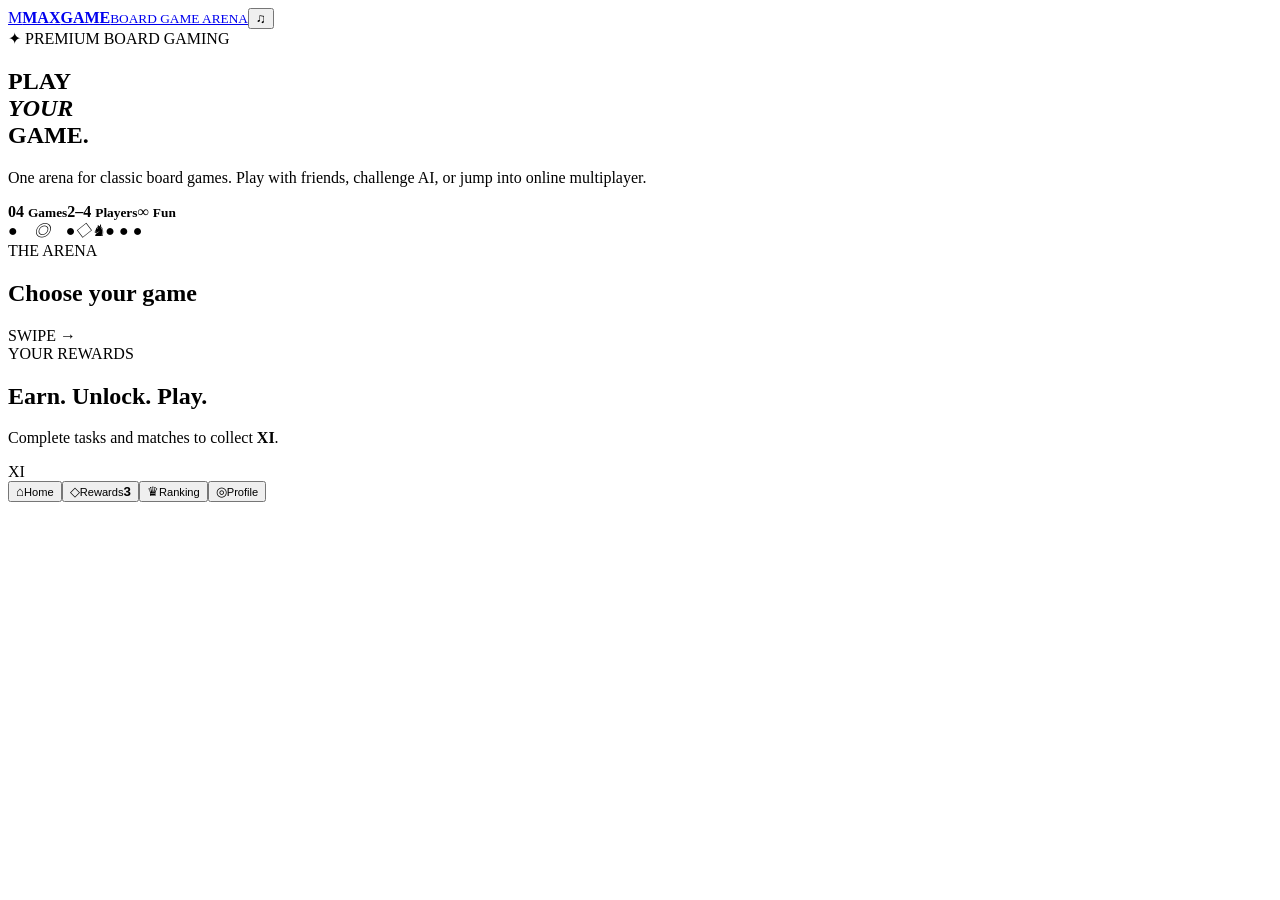
==== commit 502a330e: "Add files via upload" ====
--- a/index.html
+++ b/index.html
@@ -1 +1,6 @@
-<!doctype html><html lang="en"><head><meta charset="UTF-8"><meta name="viewport" content="width=device-width,initial-scale=1"><meta name="theme-color" content="#07110d"><title>MAXGAME — Board Game Arena</title><link rel="stylesheet" href="css/styles.css"></head><body><div id="app"></div><script src="data/games.js"></script><script src="js/app.js"></script></body></html>+<!doctype html><html lang="en"><head><meta charset="UTF-8"><meta name="viewport" content="width=device-width,initial-scale=1"><meta name="theme-color" content="#07120d"><title>MAXGAME — Board Game Arena</title><link rel="stylesheet" href="css/styles.css"></head><body>
+<header class="topbar"><a class="brand" href="#"><span class="logo">M</span><span><strong>MAX<span>GAME</span></strong><small>BOARD GAME ARENA</small></span></a><button id="sound">♫</button></header>
+<main><section class="hero"><div><span class="eyebrow">✦ PREMIUM BOARD GAMING</span><h1>PLAY<br><em>YOUR</em><br>GAME.</h1><p>One arena for classic board games. Play with friends, challenge AI, or jump into online multiplayer.</p><div class="stats"><b>04 <small>Games</small></b><b>2–4 <small>Players</small></b><b>∞ <small>Fun</small></b></div></div><div class="hero-art"><i class="carrom">●　◎　●</i><i class="ludo">◇</i><i class="chess">♞</i><i class="pool">● ● ●</i></div></section>
+<section class="games"><div class="head"><div><span class="eyebrow">THE ARENA</span><h2>Choose your game</h2></div><span>SWIPE →</span></div><div class="carousel" id="games"></div><div id="dots" class="dots"></div></section>
+<section class="reward"><div><span class="eyebrow">YOUR REWARDS</span><h2>Earn. Unlock. Play.</h2><p>Complete tasks and matches to collect <b>XI</b>.</p></div><div class="coin">XI</div></section></main>
+<nav><button class="active">⌂<small>Home</small></button><button>◇<small>Rewards</small><b>3</b></button><button>♛<small>Ranking</small></button><button>◎<small>Profile</small></button></nav><script type="module" src="js/app.js"></script></body></html>
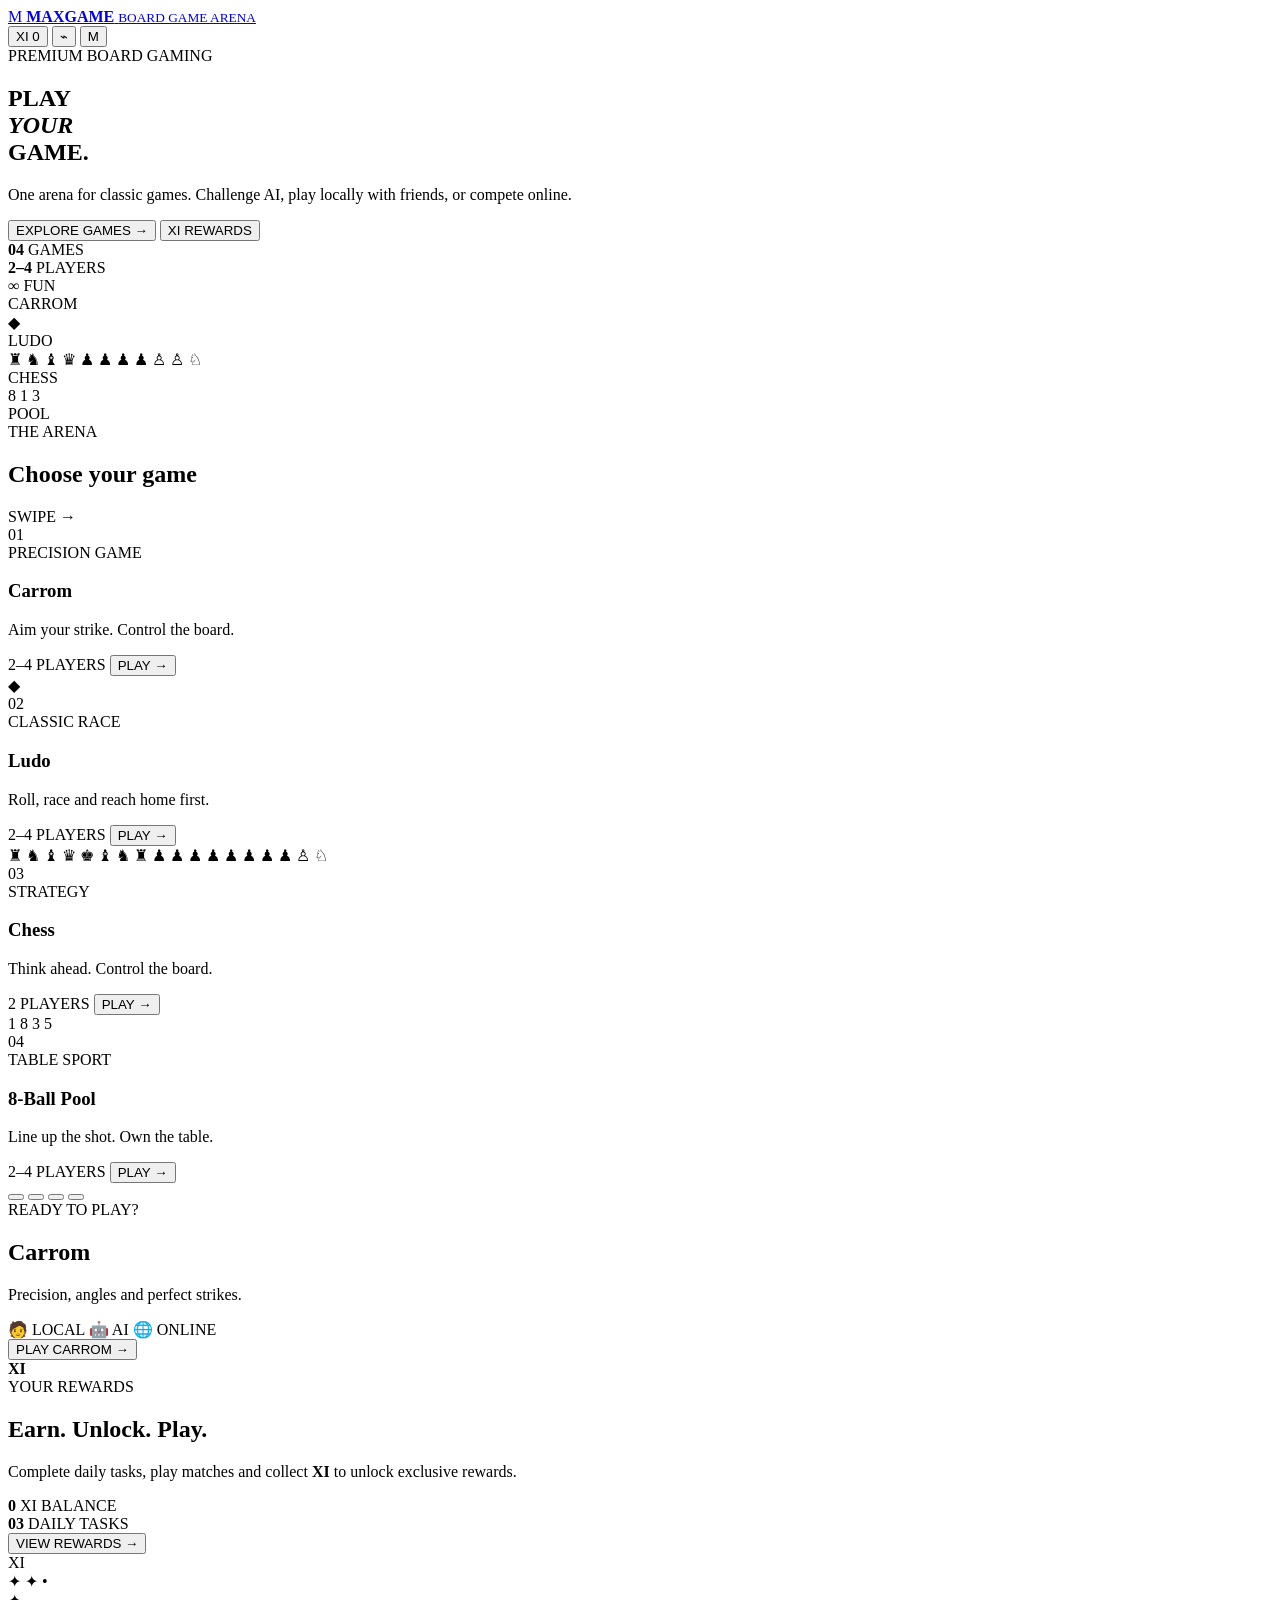
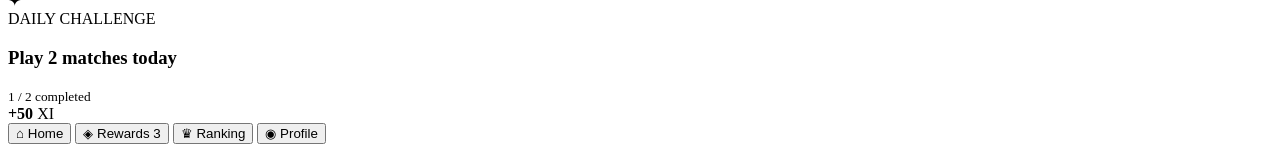
==== commit 8439db13: "Refactor index.html for accessibility and structure Updated the index.html file to enhance accessibi" ====
--- a/index.html
+++ b/index.html
@@ -1,6 +1,1069 @@
-<!doctype html><html lang="en"><head><meta charset="UTF-8"><meta name="viewport" content="width=device-width,initial-scale=1"><meta name="theme-color" content="#07120d"><title>MAXGAME — Board Game Arena</title><link rel="stylesheet" href="css/styles.css"></head><body>
-<header class="topbar"><a class="brand" href="#"><span class="logo">M</span><span><strong>MAX<span>GAME</span></strong><small>BOARD GAME ARENA</small></span></a><button id="sound">♫</button></header>
-<main><section class="hero"><div><span class="eyebrow">✦ PREMIUM BOARD GAMING</span><h1>PLAY<br><em>YOUR</em><br>GAME.</h1><p>One arena for classic board games. Play with friends, challenge AI, or jump into online multiplayer.</p><div class="stats"><b>04 <small>Games</small></b><b>2–4 <small>Players</small></b><b>∞ <small>Fun</small></b></div></div><div class="hero-art"><i class="carrom">●　◎　●</i><i class="ludo">◇</i><i class="chess">♞</i><i class="pool">● ● ●</i></div></section>
-<section class="games"><div class="head"><div><span class="eyebrow">THE ARENA</span><h2>Choose your game</h2></div><span>SWIPE →</span></div><div class="carousel" id="games"></div><div id="dots" class="dots"></div></section>
-<section class="reward"><div><span class="eyebrow">YOUR REWARDS</span><h2>Earn. Unlock. Play.</h2><p>Complete tasks and matches to collect <b>XI</b>.</p></div><div class="coin">XI</div></section></main>
-<nav><button class="active">⌂<small>Home</small></button><button>◇<small>Rewards</small><b>3</b></button><button>♛<small>Ranking</small></button><button>◎<small>Profile</small></button></nav><script type="module" src="js/app.js"></script></body></html>
+<!doctype html>
+<html lang="en">
+<head>
+  <meta charset="UTF-8">
+  <meta name="viewport" content="width=device-width,initial-scale=1,maximum-scale=1,user-scalable=no">
+  <meta name="theme-color" content="#07120d">
+  <meta name="apple-mobile-web-app-capable" content="yes">
+  <meta name="apple-mobile-web-app-status-bar-style" content="black-translucent">
+
+  <title>MAXGAME — Board Game Arena</title>
+
+  <link rel="stylesheet" href="css/styles.css">
+</head>
+
+<body>
+
+  <!-- =====================================================
+       TOP BAR
+  ====================================================== -->
+
+  <header class="topbar">
+
+    <a class="brand" href="#" aria-label="MAXGAME Home">
+
+      <span class="logo">M</span>
+
+      <span class="brand-copy">
+        <strong>MAX<span>GAME</span></strong>
+        <small>BOARD GAME ARENA</small>
+      </span>
+
+    </a>
+
+
+    <div class="top-actions">
+
+      <!-- XI COINS -->
+
+      <button
+        class="coin-pill"
+        id="coinButton"
+        type="button"
+        aria-label="XI Coins">
+
+        <span class="coin-icon">XI</span>
+
+        <span class="coin-value" id="xiBalance">
+          0
+        </span>
+
+      </button>
+
+
+      <!-- SOUND -->
+
+      <button
+        class="icon-control"
+        id="sound"
+        type="button"
+        aria-label="Toggle sound"
+        aria-pressed="true">
+
+        <span class="sound-on">⌁</span>
+
+      </button>
+
+
+      <!-- PROFILE -->
+
+      <button
+        class="profile-control"
+        id="profileButton"
+        type="button"
+        aria-label="Open profile">
+
+        <span class="profile-avatar">
+          M
+        </span>
+
+      </button>
+
+    </div>
+
+  </header>
+
+
+  <!-- =====================================================
+       MAIN
+  ====================================================== -->
+
+  <main>
+
+
+    <!-- ===================================================
+         HERO
+    ==================================================== -->
+
+    <section class="hero" aria-label="MAXGAME showcase">
+
+      <div class="hero-content">
+
+        <span class="eyebrow">
+          <span class="eyebrow-dot"></span>
+          PREMIUM BOARD GAMING
+        </span>
+
+
+        <h1>
+          PLAY
+          <br>
+          <em>YOUR</em>
+          <br>
+          GAME.
+        </h1>
+
+
+        <p class="hero-description">
+          One arena for classic games.
+          Challenge AI, play locally with friends,
+          or compete online.
+        </p>
+
+
+        <div class="hero-actions">
+
+          <button
+            class="primary-button"
+            id="heroPlay"
+            type="button">
+
+            <span>EXPLORE GAMES</span>
+            <b>→</b>
+
+          </button>
+
+
+          <button
+            class="secondary-button"
+            id="heroRewards"
+            type="button">
+
+            <span>XI</span>
+            REWARDS
+
+          </button>
+
+        </div>
+
+
+        <div class="stats">
+
+          <div class="stat">
+            <strong>04</strong>
+            <span>GAMES</span>
+          </div>
+
+          <div class="stat">
+            <strong>2–4</strong>
+            <span>PLAYERS</span>
+          </div>
+
+          <div class="stat">
+            <strong>∞</strong>
+            <span>FUN</span>
+          </div>
+
+        </div>
+
+      </div>
+
+
+      <!-- ===============================================
+           HERO ART
+      ================================================ -->
+
+      <div class="hero-art" aria-hidden="true">
+
+        <div class="hero-glow"></div>
+
+        <div class="hero-ring ring-one"></div>
+        <div class="hero-ring ring-two"></div>
+
+
+        <!-- Carrom -->
+
+        <div class="hero-object hero-carrom">
+
+          <div class="carrom-board">
+
+            <div class="carrom-pocket pocket-one"></div>
+            <div class="carrom-pocket pocket-two"></div>
+            <div class="carrom-pocket pocket-three"></div>
+            <div class="carrom-pocket pocket-four"></div>
+
+            <div class="carrom-center">
+
+              <span class="piece black"></span>
+              <span class="piece white"></span>
+              <span class="piece red"></span>
+              <span class="piece black small"></span>
+              <span class="piece white small"></span>
+
+            </div>
+
+          </div>
+
+          <span class="floating-label">
+            CARROM
+          </span>
+
+        </div>
+
+
+        <!-- Ludo -->
+
+        <div class="hero-object hero-ludo">
+
+          <div class="ludo-board">
+
+            <div class="ludo-home red-home">
+              <i></i><i></i><i></i><i></i>
+            </div>
+
+            <div class="ludo-home blue-home">
+              <i></i><i></i><i></i><i></i>
+            </div>
+
+            <div class="ludo-home green-home">
+              <i></i><i></i><i></i><i></i>
+            </div>
+
+            <div class="ludo-home yellow-home">
+              <i></i><i></i><i></i><i></i>
+            </div>
+
+            <div class="ludo-center">
+              <span>◆</span>
+            </div>
+
+          </div>
+
+          <span class="floating-label">
+            LUDO
+          </span>
+
+        </div>
+
+
+        <!-- Chess -->
+
+        <div class="hero-object hero-chess">
+
+          <div class="mini-chess-board">
+
+            <span>♜</span>
+            <span>♞</span>
+            <span>♝</span>
+            <span>♛</span>
+
+            <span>♟</span>
+            <span>♟</span>
+            <span>♟</span>
+            <span>♟</span>
+
+            <span></span>
+            <span>♙</span>
+            <span></span>
+            <span></span>
+
+            <span>♙</span>
+            <span></span>
+            <span>♘</span>
+            <span></span>
+
+          </div>
+
+          <span class="floating-label">
+            CHESS
+          </span>
+
+        </div>
+
+
+        <!-- Pool -->
+
+        <div class="hero-object hero-pool">
+
+          <div class="mini-pool-table">
+
+            <div class="pool-pocket p1"></div>
+            <div class="pool-pocket p2"></div>
+            <div class="pool-pocket p3"></div>
+            <div class="pool-pocket p4"></div>
+            <div class="pool-pocket p5"></div>
+            <div class="pool-pocket p6"></div>
+
+            <span class="pool-ball ball-eight">8</span>
+            <span class="pool-ball ball-one">1</span>
+            <span class="pool-ball ball-three">3</span>
+
+            <span class="cue-ball"></span>
+
+          </div>
+
+          <span class="floating-label">
+            POOL
+          </span>
+
+        </div>
+
+
+        <!-- Decorative particles -->
+
+        <span class="particle particle-one"></span>
+        <span class="particle particle-two"></span>
+        <span class="particle particle-three"></span>
+        <span class="particle particle-four"></span>
+        <span class="particle particle-five"></span>
+
+      </div>
+
+    </section>
+
+
+
+    <!-- ===================================================
+         GAME CAROUSEL
+    ==================================================== -->
+
+    <section
+      class="games"
+      id="games-section"
+      aria-label="Choose your game">
+
+      <div class="section-head">
+
+        <div>
+
+          <span class="eyebrow">
+            THE ARENA
+          </span>
+
+          <h2>
+            Choose your game
+          </h2>
+
+        </div>
+
+
+        <div class="carousel-hint">
+          <span>SWIPE</span>
+          <b>→</b>
+        </div>
+
+      </div>
+
+
+      <!-- CAROUSEL -->
+
+      <div
+        class="carousel"
+        id="games"
+        aria-live="polite">
+
+        <!--
+          app.js can populate this container.
+          Fallback cards are included so the page
+          remains visually useful even before JS runs.
+        -->
+
+
+        <!-- CARROM -->
+
+        <article
+          class="game-card active"
+          data-game="carrom">
+
+          <div class="game-image carrom-image">
+
+            <div class="real-carrom">
+
+              <span class="corner-pocket cp1"></span>
+              <span class="corner-pocket cp2"></span>
+              <span class="corner-pocket cp3"></span>
+              <span class="corner-pocket cp4"></span>
+
+              <div class="carrom-lines"></div>
+
+              <div class="carrom-pieces">
+
+                <span class="gp black"></span>
+                <span class="gp white"></span>
+                <span class="gp black"></span>
+                <span class="gp red"></span>
+                <span class="gp white"></span>
+                <span class="gp black"></span>
+
+              </div>
+
+            </div>
+
+            <div class="image-shade"></div>
+
+          </div>
+
+
+          <div class="game-card-content">
+
+            <div class="game-number">
+              01
+            </div>
+
+            <div>
+
+              <span class="game-type">
+                PRECISION GAME
+              </span>
+
+              <h3>
+                Carrom
+              </h3>
+
+              <p>
+                Aim your strike. Control the board.
+              </p>
+
+            </div>
+
+
+            <div class="game-card-bottom">
+
+              <span>
+                2–4 PLAYERS
+              </span>
+
+              <button
+                type="button"
+                class="play-button"
+                data-game="carrom">
+
+                PLAY
+
+                <b>→</b>
+
+              </button>
+
+            </div>
+
+          </div>
+
+        </article>
+
+
+
+        <!-- LUDO -->
+
+        <article
+          class="game-card"
+          data-game="ludo">
+
+          <div class="game-image ludo-image">
+
+            <div class="real-ludo">
+
+              <div class="ludo-quadrant red">
+                <span></span><span></span>
+                <span></span><span></span>
+              </div>
+
+              <div class="ludo-quadrant blue">
+                <span></span><span></span>
+                <span></span><span></span>
+              </div>
+
+              <div class="ludo-quadrant green">
+                <span></span><span></span>
+                <span></span><span></span>
+              </div>
+
+              <div class="ludo-quadrant yellow">
+                <span></span><span></span>
+                <span></span><span></span>
+              </div>
+
+              <div class="ludo-diamond">
+                <span>◆</span>
+              </div>
+
+            </div>
+
+            <div class="image-shade"></div>
+
+          </div>
+
+
+          <div class="game-card-content">
+
+            <div class="game-number">
+              02
+            </div>
+
+            <div>
+
+              <span class="game-type">
+                CLASSIC RACE
+              </span>
+
+              <h3>
+                Ludo
+              </h3>
+
+              <p>
+                Roll, race and reach home first.
+              </p>
+
+            </div>
+
+
+            <div class="game-card-bottom">
+
+              <span>
+                2–4 PLAYERS
+              </span>
+
+              <button
+                type="button"
+                class="play-button"
+                data-game="ludo">
+
+                PLAY
+
+                <b>→</b>
+
+              </button>
+
+            </div>
+
+          </div>
+
+        </article>
+
+
+
+        <!-- CHESS -->
+
+        <article
+          class="game-card"
+          data-game="chess">
+
+          <div class="game-image chess-image">
+
+            <div class="real-chess">
+
+              <span>♜</span>
+              <span>♞</span>
+              <span>♝</span>
+              <span>♛</span>
+              <span>♚</span>
+              <span>♝</span>
+              <span>♞</span>
+              <span>♜</span>
+
+              <span>♟</span>
+              <span>♟</span>
+              <span>♟</span>
+              <span>♟</span>
+              <span>♟</span>
+              <span>♟</span>
+              <span>♟</span>
+              <span>♟</span>
+
+              <span></span>
+              <span></span>
+              <span></span>
+              <span></span>
+              <span>♙</span>
+              <span></span>
+              <span></span>
+              <span></span>
+
+              <span></span>
+              <span></span>
+              <span>♘</span>
+              <span></span>
+              <span></span>
+              <span></span>
+              <span></span>
+              <span></span>
+
+            </div>
+
+            <div class="image-shade"></div>
+
+          </div>
+
+
+          <div class="game-card-content">
+
+            <div class="game-number">
+              03
+            </div>
+
+            <div>
+
+              <span class="game-type">
+                STRATEGY
+              </span>
+
+              <h3>
+                Chess
+              </h3>
+
+              <p>
+                Think ahead. Control the board.
+              </p>
+
+            </div>
+
+
+            <div class="game-card-bottom">
+
+              <span>
+                2 PLAYERS
+              </span>
+
+              <button
+                type="button"
+                class="play-button"
+                data-game="chess">
+
+                PLAY
+
+                <b>→</b>
+
+              </button>
+
+            </div>
+
+          </div>
+
+        </article>
+
+
+
+        <!-- POOL -->
+
+        <article
+          class="game-card"
+          data-game="pool">
+
+          <div class="game-image pool-image">
+
+            <div class="real-pool">
+
+              <span class="table-pocket t1"></span>
+              <span class="table-pocket t2"></span>
+              <span class="table-pocket t3"></span>
+              <span class="table-pocket t4"></span>
+              <span class="table-pocket t5"></span>
+              <span class="table-pocket t6"></span>
+
+              <span class="pool-rack-ball pb1">1</span>
+              <span class="pool-rack-ball pb2">8</span>
+              <span class="pool-rack-ball pb3">3</span>
+              <span class="pool-rack-ball pb4">5</span>
+
+              <span class="cue"></span>
+
+            </div>
+
+            <div class="image-shade"></div>
+
+          </div>
+
+
+          <div class="game-card-content">
+
+            <div class="game-number">
+              04
+            </div>
+
+            <div>
+
+              <span class="game-type">
+                TABLE SPORT
+              </span>
+
+              <h3>
+                8-Ball Pool
+              </h3>
+
+              <p>
+                Line up the shot. Own the table.
+              </p>
+
+            </div>
+
+
+            <div class="game-card-bottom">
+
+              <span>
+                2–4 PLAYERS
+              </span>
+
+              <button
+                type="button"
+                class="play-button"
+                data-game="pool">
+
+                PLAY
+
+                <b>→</b>
+
+              </button>
+
+            </div>
+
+          </div>
+
+        </article>
+
+      </div>
+
+
+      <!-- CAROUSEL DOTS -->
+
+      <div
+        class="dots"
+        id="dots"
+        aria-label="Game carousel navigation">
+
+        <button
+          class="dot active"
+          data-slide="0"
+          aria-label="Show Carrom">
+        </button>
+
+        <button
+          class="dot"
+          data-slide="1"
+          aria-label="Show Ludo">
+        </button>
+
+        <button
+          class="dot"
+          data-slide="2"
+          aria-label="Show Chess">
+        </button>
+
+        <button
+          class="dot"
+          data-slide="3"
+          aria-label="Show Pool">
+        </button>
+
+      </div>
+
+    </section>
+
+
+
+    <!-- ===================================================
+         FEATURED GAME / QUICK PLAY
+    ==================================================== -->
+
+    <section class="quick-play">
+
+      <div class="quick-content">
+
+        <span class="eyebrow">
+          READY TO PLAY?
+        </span>
+
+        <h2 id="selectedGameTitle">
+          Carrom
+        </h2>
+
+        <p id="selectedGameDescription">
+          Precision, angles and perfect strikes.
+        </p>
+
+
+        <div class="quick-tags">
+
+          <span>
+            🧑 LOCAL
+          </span>
+
+          <span>
+            🤖 AI
+          </span>
+
+          <span>
+            🌐 ONLINE
+          </span>
+
+        </div>
+
+
+        <button
+          class="primary-button quick-play-button"
+          id="quickPlay"
+          type="button">
+
+          PLAY CARROM
+
+          <b>→</b>
+
+        </button>
+
+      </div>
+
+
+      <div class="quick-art">
+
+        <div class="quick-orbit"></div>
+
+        <span class="quick-piece q1"></span>
+        <span class="quick-piece q2"></span>
+        <span class="quick-piece q3"></span>
+
+        <strong>
+          XI
+        </strong>
+
+      </div>
+
+    </section>
+
+
+
+    <!-- ===================================================
+         REWARDS
+    ==================================================== -->
+
+    <section
+      class="reward"
+      id="rewards">
+
+      <div class="reward-copy">
+
+        <span class="eyebrow">
+          YOUR REWARDS
+        </span>
+
+        <h2>
+          Earn. Unlock. Play.
+        </h2>
+
+        <p>
+          Complete daily tasks, play matches and
+          collect <strong>XI</strong> to unlock
+          exclusive rewards.
+        </p>
+
+
+        <div class="reward-stats">
+
+          <div>
+            <strong id="rewardBalance">
+              0
+            </strong>
+            <span>
+              XI BALANCE
+            </span>
+          </div>
+
+          <div>
+            <strong>
+              03
+            </strong>
+            <span>
+              DAILY TASKS
+            </span>
+          </div>
+
+        </div>
+
+
+        <button
+          class="secondary-button"
+          id="openRewards"
+          type="button">
+
+          VIEW REWARDS
+
+          <b>→</b>
+
+        </button>
+
+      </div>
+
+
+      <div class="reward-visual">
+
+        <div class="reward-coin">
+
+          <span>
+            XI
+          </span>
+
+        </div>
+
+        <span class="reward-spark spark-one">✦</span>
+        <span class="reward-spark spark-two">✦</span>
+        <span class="reward-spark spark-three">•</span>
+
+      </div>
+
+    </section>
+
+
+
+    <!-- ===================================================
+         DAILY CHALLENGE
+    ==================================================== -->
+
+    <section class="challenge">
+
+      <div class="challenge-icon">
+        ✦
+      </div>
+
+
+      <div class="challenge-copy">
+
+        <span>
+          DAILY CHALLENGE
+        </span>
+
+        <h3>
+          Play 2 matches today
+        </h3>
+
+        <div class="progress-track">
+
+          <div
+            class="progress"
+            style="width:35%">
+          </div>
+
+        </div>
+
+        <small>
+          1 / 2 completed
+        </small>
+
+      </div>
+
+
+      <div class="challenge-reward">
+
+        <strong>
+          +50
+        </strong>
+
+        <span>
+          XI
+        </span>
+
+      </div>
+
+    </section>
+
+  </main>
+
+
+
+  <!-- =====================================================
+       BOTTOM NAVIGATION
+  ====================================================== -->
+
+  <nav
+    class="bottom-nav"
+    aria-label="Main navigation">
+
+
+    <button
+      class="nav-item active"
+      data-nav="home"
+      type="button">
+
+      <span class="nav-icon">
+        ⌂
+      </span>
+
+      <span class="nav-label">
+        Home
+      </span>
+
+    </button>
+
+
+    <button
+      class="nav-item"
+      data-nav="rewards"
+      type="button">
+
+      <span class="nav-icon">
+        ◈
+      </span>
+
+      <span class="nav-label">
+        Rewards
+      </span>
+
+      <span class="nav-badge">
+        3
+      </span>
+
+    </button>
+
+
+    <button
+      class="nav-item"
+      data-nav="ranking"
+      type="button">
+
+      <span class="nav-icon">
+        ♛
+      </span>
+
+      <span class="nav-label">
+        Ranking
+      </span>
+
+    </button>
+
+
+    <button
+      class="nav-item"
+      data-nav="profile"
+      type="button">
+
+      <span class="nav-icon">
+        ◉
+      </span>
+
+      <span class="nav-label">
+        Profile
+      </span>
+
+    </button>
+
+  </nav>
+
+
+
+  <!-- =====================================================
+       TOAST
+  ====================================================== -->
+
+  <div
+    class="toast"
+    id="toast"
+    role="status"
+    aria-live="polite">
+  </div>
+
+
+
+  <!-- =====================================================
+       APP
+  ====================================================== -->
+
+  <script type="module" src="js/app.js"></script>
+
+</body>
+  </html>
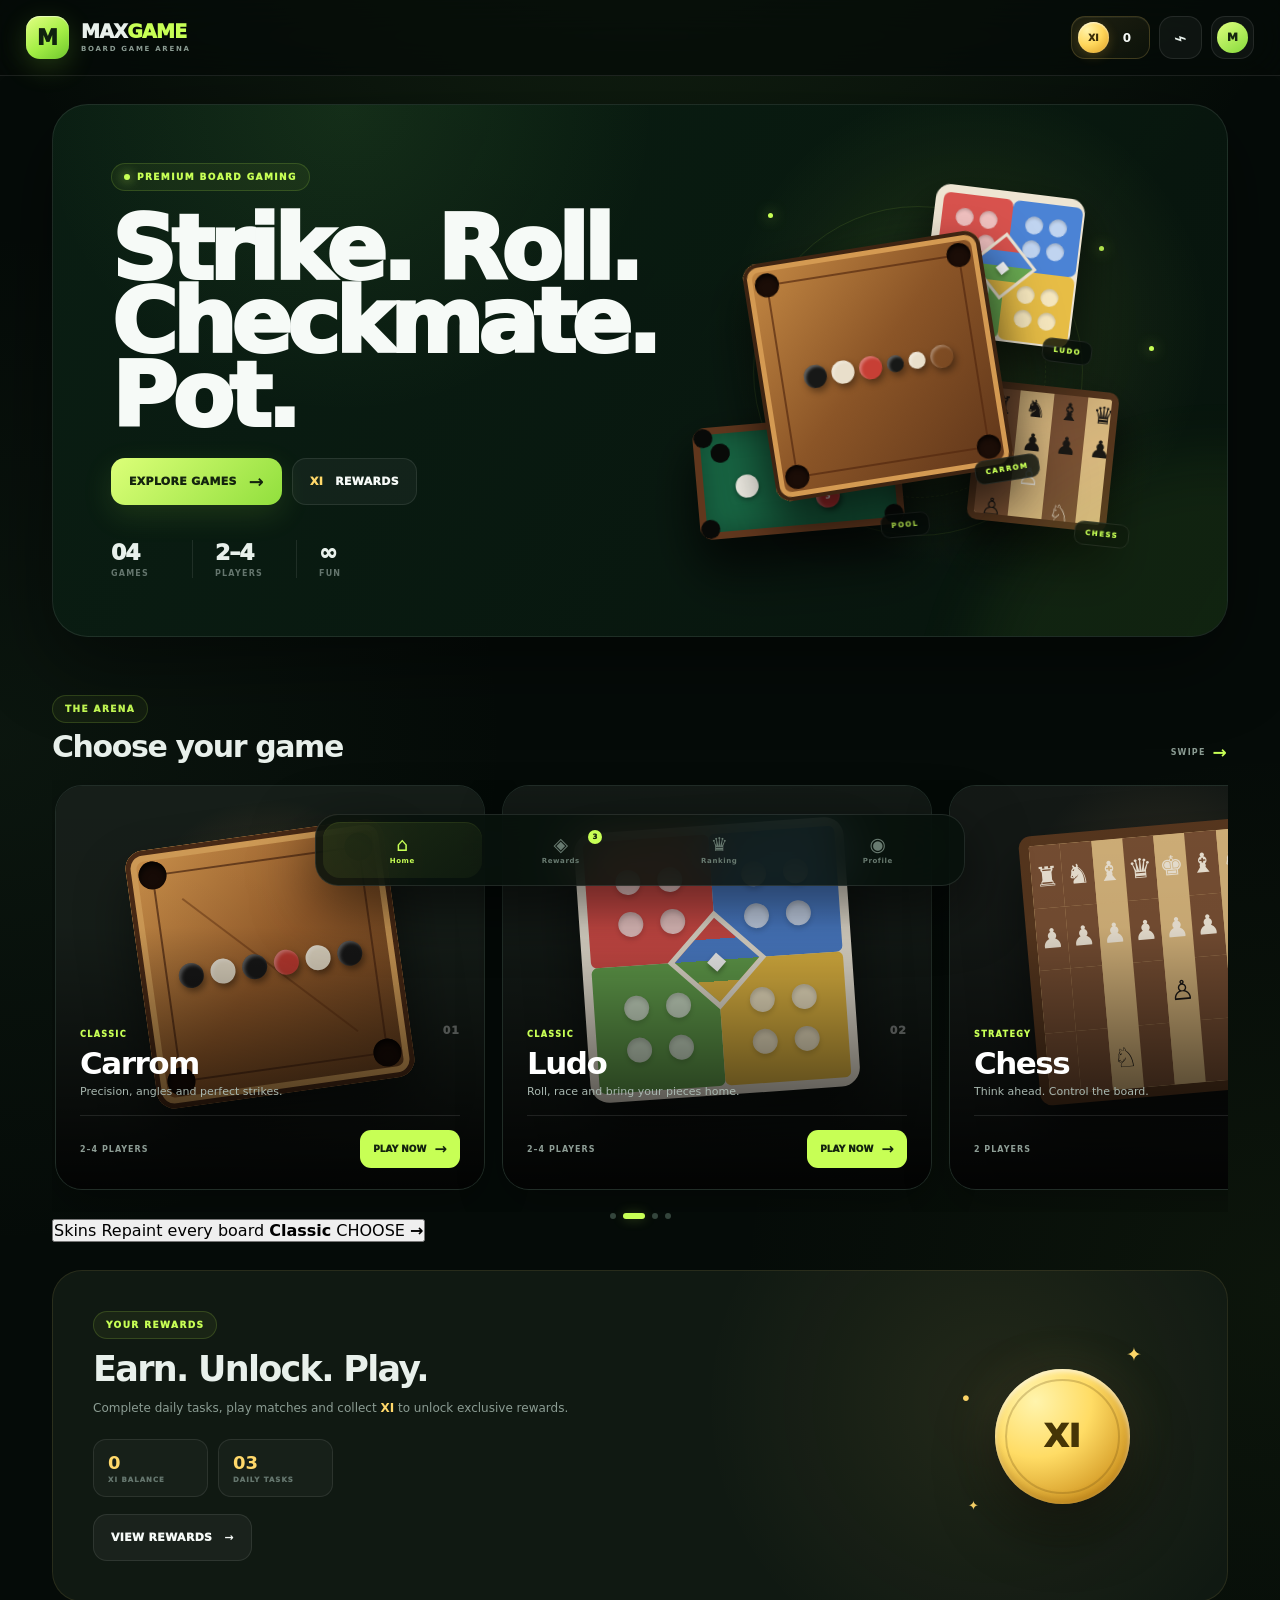
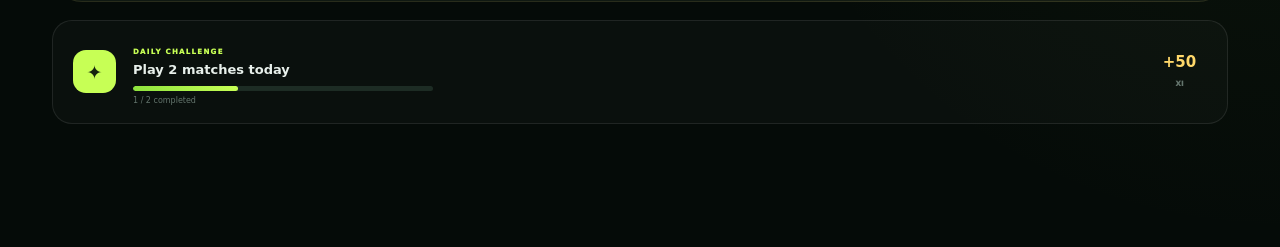
==== commit d01ea6b6: "Enhance theme and implement skin selection Updated theme color and modified game title display. Adde" ====
--- a/index.html
+++ b/index.html
@@ -3,11 +3,19 @@
 <head>
   <meta charset="UTF-8">
   <meta name="viewport" content="width=device-width,initial-scale=1,maximum-scale=1,user-scalable=no">
-  <meta name="theme-color" content="#07120d">
+  <meta name="theme-color" content="#0a0d14">
   <meta name="apple-mobile-web-app-capable" content="yes">
   <meta name="apple-mobile-web-app-status-bar-style" content="black-translucent">
 
   <title>MAXGAME — Board Game Arena</title>
+
+  <!-- saved skin ko paint se pehle lagao, taaki default rang ki flash na aaye -->
+  <script>
+    try{
+      var s = localStorage.getItem('maxgame.skin');
+      if(s) document.documentElement.setAttribute('data-skin', s);
+    }catch(e){}
+  </script>
 
   <link rel="stylesheet" href="css/styles.css">
 </head>
@@ -105,20 +113,14 @@
         </span>
 
 
-        <h1>
-          PLAY
+        <!-- har shabd apne board ki baari pe chamakta hai (CSS) -->
+        <h1 class="hero-tagline">
+          <span class="tag-word w1">Strike.</span>
+          <span class="tag-word w2">Roll.</span>
           <br>
-          <em>YOUR</em>
-          <br>
-          GAME.
+          <span class="tag-word w3">Checkmate.</span>
+          <span class="tag-word w4">Pot.</span>
         </h1>
-
-
-        <p class="hero-description">
-          One arena for classic games.
-          Challenge AI, play locally with friends,
-          or compete online.
-        </p>
 
 
         <div class="hero-actions">
@@ -171,6 +173,8 @@
 
       <!-- ===============================================
            HERO ART
+           Boards baari-baari se "turn" lete hain (CSS loop)
+           aur inhe drag bhi kar sakte ho (js/ui-extras.js)
       ================================================ -->
 
       <div class="hero-art" aria-hidden="true">
@@ -200,6 +204,9 @@
               <span class="piece black small"></span>
               <span class="piece white small"></span>
 
+              <!-- striker (animation ke liye) -->
+              <span class="piece striker"></span>
+
             </div>
 
           </div>
@@ -269,7 +276,7 @@
 
             <span>♙</span>
             <span></span>
-            <span>♘</span>
+            <span><b class="knight">♘</b></span>
             <span></span>
 
           </div>
@@ -316,6 +323,8 @@
         <span class="particle particle-three"></span>
         <span class="particle particle-four"></span>
         <span class="particle particle-five"></span>
+
+        <span class="hero-hint">DRAG THE BOARDS</span>
 
       </div>
 
@@ -760,72 +769,228 @@
 
 
     <!-- ===================================================
-         FEATURED GAME / QUICK PLAY
+         SKINS  (ek button; dabane par sheet khulti hai)
+         Button ke andar sarakti hui tiles = har skin ke boards ki images.
+         Selection localStorage 'maxgame.skin' mein save hoti hai,
+         taaki carrom.html / ludo.html bhi wahi se padh sakein.
     ==================================================== -->
 
-    <section class="quick-play">
-
-      <div class="quick-content">
-
-        <span class="eyebrow">
-          READY TO PLAY?
+    <section
+      class="skins"
+      id="skins"
+      aria-label="Board skins">
+
+      <button
+        class="skin-btn"
+        id="skinOpen"
+        type="button"
+        aria-haspopup="dialog"
+        aria-controls="skinSheet">
+
+        <span class="skin-marquee" aria-hidden="true">
+          <span class="marquee-row">
+            <i class="tile t-carrom" data-skin="classic"></i>
+            <i class="tile t-ludo" data-skin="midnight"></i>
+            <i class="tile t-chess" data-skin="royal"></i>
+            <i class="tile t-pool" data-skin="emerald"></i>
+            <i class="tile t-carrom" data-skin="midnight"></i>
+            <i class="tile t-ludo" data-skin="royal"></i>
+            <i class="tile t-chess" data-skin="emerald"></i>
+            <i class="tile t-pool" data-skin="classic"></i>
+            <i class="tile t-carrom" data-skin="classic"></i>
+            <i class="tile t-ludo" data-skin="midnight"></i>
+            <i class="tile t-chess" data-skin="royal"></i>
+            <i class="tile t-pool" data-skin="emerald"></i>
+            <i class="tile t-carrom" data-skin="midnight"></i>
+            <i class="tile t-ludo" data-skin="royal"></i>
+            <i class="tile t-chess" data-skin="emerald"></i>
+            <i class="tile t-pool" data-skin="classic"></i>
+          </span>
+          <span class="marquee-row rev">
+            <i class="tile t-chess" data-skin="royal"></i>
+            <i class="tile t-pool" data-skin="emerald"></i>
+            <i class="tile t-carrom" data-skin="classic"></i>
+            <i class="tile t-ludo" data-skin="midnight"></i>
+            <i class="tile t-chess" data-skin="emerald"></i>
+            <i class="tile t-pool" data-skin="classic"></i>
+            <i class="tile t-carrom" data-skin="midnight"></i>
+            <i class="tile t-ludo" data-skin="royal"></i>
+            <i class="tile t-chess" data-skin="royal"></i>
+            <i class="tile t-pool" data-skin="emerald"></i>
+            <i class="tile t-carrom" data-skin="classic"></i>
+            <i class="tile t-ludo" data-skin="midnight"></i>
+            <i class="tile t-chess" data-skin="emerald"></i>
+            <i class="tile t-pool" data-skin="classic"></i>
+            <i class="tile t-carrom" data-skin="midnight"></i>
+            <i class="tile t-ludo" data-skin="royal"></i>
+          </span>
         </span>
 
-        <h2 id="selectedGameTitle">
-          Carrom
-        </h2>
-
-        <p id="selectedGameDescription">
-          Precision, angles and perfect strikes.
-        </p>
-
-
-        <div class="quick-tags">
-
-          <span>
-            🧑 LOCAL
+        <span class="skin-btn-scrim" aria-hidden="true"></span>
+
+        <span class="skin-btn-copy">
+
+          <span class="skin-btn-title">Skins</span>
+
+          <span class="skin-btn-sub">Repaint every board</span>
+
+          <span class="skin-btn-row">
+            <span class="skin-btn-now"><i></i><b id="skinName">Classic</b></span>
+            <span class="skin-btn-go">CHOOSE <b>→</b></span>
           </span>
 
-          <span>
-            🤖 AI
-          </span>
-
-          <span>
-            🌐 ONLINE
-          </span>
+        </span>
+
+      </button>
+
+
+      <!-- SKIN SHEET -->
+
+      <dialog
+        class="skin-sheet"
+        id="skinSheet"
+        aria-labelledby="skinSheetTitle">
+
+        <div class="skin-sheet-body">
+
+          <div class="skin-sheet-head">
+
+            <div>
+              <h2 id="skinSheetTitle">Choose your skin</h2>
+              <p>Every board on the page repaints instantly.</p>
+            </div>
+
+            <button
+              class="sheet-close"
+              type="button"
+              data-close
+              aria-label="Close">
+              ✕
+            </button>
+
+          </div>
+
+
+          <div class="skin-grid">
+
+          <button
+            class="skin-card active"
+            type="button"
+            data-skin="classic"
+            aria-pressed="true">
+
+            <span class="skin-preview" aria-hidden="true">
+              <i class="tile t-carrom"></i>
+              <i class="tile t-ludo"></i>
+              <i class="tile t-chess"></i>
+              <i class="tile t-pool"></i>
+            </span>
+
+            <span class="skin-info">
+              <strong class="skin-name">Classic</strong>
+              <small class="skin-desc">Walnut boards, ivory coins</small>
+            </span>
+
+            <span class="skin-state">EQUIPPED</span>
+
+          </button>
+
+
+          <button
+            class="skin-card"
+            type="button"
+            data-skin="midnight"
+            aria-pressed="false">
+
+            <span class="skin-preview" aria-hidden="true">
+              <i class="tile t-carrom"></i>
+              <i class="tile t-ludo"></i>
+              <i class="tile t-chess"></i>
+              <i class="tile t-pool"></i>
+            </span>
+
+            <span class="skin-info">
+              <strong class="skin-name">Midnight</strong>
+              <small class="skin-desc">Lacquer black, cyan glow</small>
+            </span>
+
+            <span class="skin-state">USE SKIN</span>
+
+          </button>
+
+
+          <button
+            class="skin-card"
+            type="button"
+            data-skin="royal"
+            aria-pressed="false">
+
+            <span class="skin-preview" aria-hidden="true">
+              <i class="tile t-carrom"></i>
+              <i class="tile t-ludo"></i>
+              <i class="tile t-chess"></i>
+              <i class="tile t-pool"></i>
+            </span>
+
+            <span class="skin-info">
+              <strong class="skin-name">Royal</strong>
+              <small class="skin-desc">Ivory marble, gold trim</small>
+            </span>
+
+            <span class="skin-state">USE SKIN</span>
+
+          </button>
+
+
+          <button
+            class="skin-card"
+            type="button"
+            data-skin="emerald"
+            aria-pressed="false">
+
+            <span class="skin-preview" aria-hidden="true">
+              <i class="tile t-carrom"></i>
+              <i class="tile t-ludo"></i>
+              <i class="tile t-chess"></i>
+              <i class="tile t-pool"></i>
+            </span>
+
+            <span class="skin-info">
+              <strong class="skin-name">Emerald</strong>
+              <small class="skin-desc">Green lacquer, baize felt</small>
+            </span>
+
+            <span class="skin-state">USE SKIN</span>
+
+          </button>
+
+          </div>
+
+
+          <button
+            class="primary-button skin-done"
+            type="button"
+            data-close>
+            DONE
+          </button>
 
         </div>
 
-
-        <button
-          class="primary-button quick-play-button"
-          id="quickPlay"
-          type="button">
-
-          PLAY CARROM
-
-          <b>→</b>
-
-        </button>
-
-      </div>
-
-
-      <div class="quick-art">
-
-        <div class="quick-orbit"></div>
-
-        <span class="quick-piece q1"></span>
-        <span class="quick-piece q2"></span>
-        <span class="quick-piece q3"></span>
-
-        <strong>
-          XI
-        </strong>
-
-      </div>
+      </dialog>
 
     </section>
+
+
+    <!--
+      app.js compatibility: purane Quick Play ke elements yahan hidden rakhe hain,
+      taaki app.js ko getElementById(...) null na mile aur baaki page na ruke.
+      app.js se Quick Play ka code hata do to ye poora block delete kar sakte ho.
+    -->
+    <div class="hidden" aria-hidden="true">
+      <h2 id="selectedGameTitle">Carrom</h2>
+      <p id="selectedGameDescription"></p>
+      <button id="quickPlay" type="button"></button>
+    </div>
 
 
 
@@ -1065,5 +1230,8 @@
 
   <script type="module" src="js/app.js"></script>
 
+  <!-- skins + hero drag (app.js se alag, isse app.js ko chhua nahi) -->
+  <script type="module" src="js/ui-extras.js"></script>
+
 </body>
   </html>
--- a/css/styles.css
+++ b/css/styles.css
@@ -0,0 +1,3067 @@
+:root{
+  --bg:#050b08;
+  --bg2:#08130e;
+  --panel:#0b1812;
+  --panel2:#0e2118;
+  --panel3:#122a1e;
+
+  --green:#c7ff55;
+  --green2:#8ee33d;
+  --green3:#4e9f2d;
+
+  --gold:#ffd86a;
+  --white:#f6faf7;
+  --text:#e8f0eb;
+  --muted:#8b9c93;
+  --muted2:#64756d;
+
+  --line:rgba(255,255,255,.09);
+  --line2:rgba(199,255,85,.18);
+
+  --shadow:0 25px 80px rgba(0,0,0,.45);
+  --shadow2:0 15px 45px rgba(0,0,0,.28);
+
+  --radius:28px;
+  --nav-height:78px;
+}
+
+
+/* =========================================================
+   RESET
+========================================================= */
+
+*{
+  box-sizing:border-box;
+  margin:0;
+  padding:0;
+  -webkit-tap-highlight-color:transparent;
+}
+
+html{
+  scroll-behavior:smooth;
+}
+
+body{
+  min-height:100vh;
+  overflow-x:hidden;
+
+  color:var(--text);
+
+  background:
+    radial-gradient(
+      circle at 50% -15%,
+      rgba(99,174,75,.20),
+      transparent 32%
+    ),
+    radial-gradient(
+      circle at 0% 40%,
+      rgba(72,130,81,.09),
+      transparent 30%
+    ),
+    radial-gradient(
+      circle at 100% 70%,
+      rgba(110,157,54,.07),
+      transparent 30%
+    ),
+    var(--bg);
+
+  font-family:
+    Inter,
+    ui-sans-serif,
+    system-ui,
+    -apple-system,
+    BlinkMacSystemFont,
+    "Segoe UI",
+    sans-serif;
+}
+
+button,
+a{
+  font:inherit;
+}
+
+button{
+  cursor:pointer;
+}
+
+button:active{
+  transform:scale(.97);
+}
+
+a{
+  color:inherit;
+  text-decoration:none;
+}
+
+.hidden{
+  display:none!important;
+}
+
+
+/* =========================================================
+   TOP BAR
+========================================================= */
+
+.topbar{
+  position:sticky;
+  top:0;
+  z-index:1000;
+
+  width:100%;
+  height:76px;
+
+  display:flex;
+  align-items:center;
+  justify-content:space-between;
+
+  padding:0 26px;
+
+  background:rgba(5,11,8,.72);
+
+  border-bottom:1px solid var(--line);
+
+  backdrop-filter:blur(24px);
+  -webkit-backdrop-filter:blur(24px);
+}
+
+.brand{
+  display:flex;
+  align-items:center;
+  gap:12px;
+}
+
+.logo{
+  width:43px;
+  height:43px;
+
+  display:grid;
+  place-items:center;
+
+  border-radius:14px;
+
+  color:#10220f;
+
+  font-size:21px;
+  font-weight:1000;
+
+  background:
+    linear-gradient(
+      145deg,
+      #e2ff82,
+      #a4ee45 55%,
+      #6ec62d
+    );
+
+  box-shadow:
+    0 8px 28px rgba(156,239,65,.20),
+    inset 0 1px 1px rgba(255,255,255,.55);
+}
+
+.brand-copy{
+  display:flex;
+  flex-direction:column;
+  line-height:1;
+}
+
+.brand-copy strong{
+  font-size:19px;
+  font-weight:950;
+  letter-spacing:-.7px;
+}
+
+.brand-copy strong span{
+  color:var(--green);
+}
+
+.brand-copy small{
+  margin-top:5px;
+
+  color:var(--muted);
+
+  font-size:7px;
+  font-weight:900;
+  letter-spacing:1.7px;
+}
+
+
+/* =========================================================
+   TOP ACTIONS
+========================================================= */
+
+.top-actions{
+  display:flex;
+  align-items:center;
+  gap:9px;
+}
+
+.coin-pill{
+  height:43px;
+
+  display:flex;
+  align-items:center;
+  gap:8px;
+
+  padding:0 12px 0 6px;
+
+  border:1px solid rgba(255,216,106,.18);
+  border-radius:14px;
+
+  color:var(--white);
+
+  background:
+    linear-gradient(
+      145deg,
+      rgba(255,216,106,.10),
+      rgba(255,216,106,.035)
+    );
+
+  box-shadow:
+    inset 0 1px 0 rgba(255,255,255,.05);
+}
+
+.coin-icon{
+  width:31px;
+  height:31px;
+
+  display:grid;
+  place-items:center;
+
+  border-radius:50%;
+
+  color:#382a06;
+
+  font-size:9px;
+  font-weight:1000;
+
+  background:
+    radial-gradient(
+      circle at 30% 25%,
+      #fff2a9,
+      #ffd75b 48%,
+      #d99b24
+    );
+
+  box-shadow:
+    0 3px 12px rgba(255,196,55,.20),
+    inset 0 1px 2px rgba(255,255,255,.7);
+}
+
+.coin-value{
+  min-width:20px;
+
+  font-size:12px;
+  font-weight:900;
+}
+
+.icon-control,
+.profile-control{
+  width:43px;
+  height:43px;
+
+  display:grid;
+  place-items:center;
+
+  border:1px solid var(--line);
+  border-radius:14px;
+
+  color:var(--text);
+  background:rgba(255,255,255,.045);
+
+  transition:.25s ease;
+}
+
+.icon-control:hover,
+.profile-control:hover{
+  border-color:var(--line2);
+  background:rgba(199,255,85,.07);
+}
+
+.sound-on{
+  font-size:21px;
+  transform:rotate(-12deg);
+}
+
+.profile-avatar{
+  width:31px;
+  height:31px;
+
+  display:grid;
+  place-items:center;
+
+  border-radius:50%;
+
+  color:#15250f;
+
+  font-size:11px;
+  font-weight:1000;
+
+  background:
+    linear-gradient(
+      145deg,
+      #dfff7e,
+      #86da3b
+    );
+}
+
+
+/* =========================================================
+   MAIN
+========================================================= */
+
+main{
+  width:min(1220px,100%);
+  margin:auto;
+
+  padding:
+    28px 22px
+    calc(var(--nav-height) + 45px);
+}
+
+
+/* =========================================================
+   HERO
+========================================================= */
+
+.hero{
+  position:relative;
+
+  min-height:510px;
+
+  display:grid;
+  grid-template-columns:minmax(0,1fr) minmax(420px,.9fr);
+
+  overflow:hidden;
+
+  padding:58px;
+
+  border:1px solid var(--line);
+  border-radius:36px;
+
+  background:
+    linear-gradient(
+      120deg,
+      rgba(10,30,19,.98),
+      rgba(8,22,14,.91)
+    );
+
+  box-shadow:var(--shadow);
+
+  isolation:isolate;
+}
+
+.hero:before{
+  content:"";
+
+  position:absolute;
+  inset:0;
+
+  background:
+    radial-gradient(
+      circle at 78% 42%,
+      rgba(199,255,85,.12),
+      transparent 25%
+    ),
+    radial-gradient(
+      circle at 25% 0%,
+      rgba(116,207,86,.10),
+      transparent 30%
+    );
+
+  pointer-events:none;
+}
+
+.hero:after{
+  content:"";
+
+  position:absolute;
+
+  width:500px;
+  height:500px;
+
+  right:-240px;
+  bottom:-320px;
+
+  border-radius:50%;
+
+  background:rgba(143,229,61,.07);
+
+  filter:blur(30px);
+
+  pointer-events:none;
+}
+
+.hero-content{
+  position:relative;
+  z-index:10;
+
+  align-self:center;
+
+  max-width:610px;
+}
+
+.eyebrow{
+  display:inline-flex;
+  align-items:center;
+  gap:7px;
+
+  padding:8px 12px;
+
+  border:1px solid rgba(199,255,85,.16);
+  border-radius:999px;
+
+  color:var(--green);
+
+  background:rgba(199,255,85,.055);
+
+  font-size:9px;
+  font-weight:950;
+  letter-spacing:1.4px;
+}
+
+.eyebrow-dot{
+  width:6px;
+  height:6px;
+
+  border-radius:50%;
+
+  background:var(--green);
+
+  box-shadow:0 0 12px var(--green);
+
+  animation:pulseDot 1.8s infinite;
+}
+
+@keyframes pulseDot{
+  0%,100%{
+    opacity:.5;
+    transform:scale(.8);
+  }
+
+  50%{
+    opacity:1;
+    transform:scale(1.15);
+  }
+}
+
+.hero h1{
+  margin-top:22px;
+
+  color:var(--white);
+
+  font-size:clamp(55px,7vw,91px);
+  line-height:.82;
+
+  font-weight:1000;
+  letter-spacing:-5px;
+}
+
+.hero h1 em{
+  color:var(--green);
+
+  font-style:normal;
+
+  text-shadow:
+    0 0 40px rgba(199,255,85,.12);
+}
+
+.hero-description{
+  max-width:520px;
+
+  margin-top:23px;
+
+  color:#a7b6ae;
+
+  font-size:14px;
+  line-height:1.7;
+}
+
+.hero-actions{
+  display:flex;
+  align-items:center;
+  gap:10px;
+
+  margin-top:25px;
+}
+
+.primary-button,
+.secondary-button{
+  min-height:47px;
+
+  display:inline-flex;
+  align-items:center;
+  justify-content:center;
+  gap:12px;
+
+  border-radius:14px;
+
+  font-size:11px;
+  font-weight:950;
+  letter-spacing:.3px;
+
+  transition:.25s ease;
+}
+
+.primary-button{
+  padding:0 18px;
+
+  border:0;
+
+  color:#14240e;
+
+  background:
+    linear-gradient(
+      135deg,
+      #dcff78,
+      #91df3d
+    );
+
+  box-shadow:
+    0 10px 30px rgba(148,224,62,.14);
+}
+
+.primary-button b{
+  font-size:18px;
+  font-weight:600;
+}
+
+.primary-button:hover{
+  transform:translateY(-2px);
+  box-shadow:
+    0 14px 38px rgba(148,224,62,.22);
+}
+
+.secondary-button{
+  padding:0 17px;
+
+  border:1px solid var(--line);
+
+  color:var(--white);
+
+  background:rgba(255,255,255,.045);
+}
+
+.secondary-button:hover{
+  border-color:rgba(199,255,85,.22);
+  background:rgba(199,255,85,.06);
+}
+
+.secondary-button span{
+  color:var(--gold);
+  font-weight:1000;
+}
+
+.stats{
+  display:flex;
+  align-items:center;
+
+  margin-top:35px;
+}
+
+.stat{
+  min-width:82px;
+
+  padding-right:22px;
+  margin-right:22px;
+
+  border-right:1px solid var(--line);
+}
+
+.stat:last-child{
+  border-right:0;
+}
+
+.stat strong{
+  display:block;
+
+  font-size:22px;
+  font-weight:950;
+
+  letter-spacing:-1px;
+}
+
+.stat span{
+  display:block;
+
+  margin-top:4px;
+
+  color:var(--muted2);
+
+  font-size:8px;
+  font-weight:900;
+  letter-spacing:1.2px;
+}
+
+
+/* =========================================================
+   HERO ART
+========================================================= */
+
+.hero-art{
+  position:relative;
+
+  min-height:390px;
+
+  display:grid;
+  place-items:center;
+
+  perspective:1000px;
+}
+
+.hero-glow{
+  position:absolute;
+
+  width:330px;
+  height:330px;
+
+  border-radius:50%;
+
+  background:
+    radial-gradient(
+      circle,
+      rgba(184,255,82,.18),
+      rgba(87,158,59,.07) 42%,
+      transparent 70%
+    );
+
+  filter:blur(5px);
+
+  animation:heroGlow 4s ease-in-out infinite;
+}
+
+@keyframes heroGlow{
+  0%,100%{
+    transform:scale(.94);
+    opacity:.7;
+  }
+
+  50%{
+    transform:scale(1.08);
+    opacity:1;
+  }
+}
+
+.hero-ring{
+  position:absolute;
+
+  border:1px solid rgba(199,255,85,.10);
+
+  border-radius:50%;
+}
+
+.ring-one{
+  width:330px;
+  height:330px;
+
+  animation:rotateRing 18s linear infinite;
+}
+
+.ring-two{
+  width:255px;
+  height:255px;
+
+  border-style:dashed;
+
+  animation:rotateRingReverse 14s linear infinite;
+}
+
+@keyframes rotateRing{
+  to{
+    transform:rotate(360deg);
+  }
+}
+
+@keyframes rotateRingReverse{
+  to{
+    transform:rotate(-360deg);
+  }
+}
+
+.hero-object{
+  position:absolute;
+
+  transition:.4s ease;
+
+  filter:
+    drop-shadow(
+      0 25px 30px rgba(0,0,0,.45)
+    );
+}
+
+.hero-object:hover{
+  transform:
+    translateY(-8px)
+    rotateX(2deg)
+    rotateY(-3deg);
+}
+
+.hero-carrom{
+  width:240px;
+
+  transform:
+    translate(-40px,-5px)
+    rotate(-9deg);
+
+  z-index:5;
+}
+
+.carrom-board{
+  position:relative;
+
+  width:240px;
+  height:240px;
+
+  padding:19px;
+
+  border-radius:16px;
+
+  background:
+    linear-gradient(
+      135deg,
+      #c78b45,
+      #8b5527 48%,
+      #5d3419
+    );
+
+  box-shadow:
+    inset 0 0 0 4px #3e2412,
+    inset 0 0 0 9px #d49a52,
+    0 25px 40px rgba(0,0,0,.38);
+}
+
+.carrom-board:before{
+  content:"";
+
+  position:absolute;
+  inset:22px;
+
+  border:2px solid rgba(82,39,14,.65);
+
+  border-radius:7px;
+}
+
+.carrom-pocket{
+  position:absolute;
+
+  width:24px;
+  height:24px;
+
+  border-radius:50%;
+
+  background:#1b0d07;
+
+  box-shadow:
+    inset 0 3px 5px rgba(0,0,0,.8);
+}
+
+.pocket-one{
+  top:11px;
+  left:11px;
+}
+
+.pocket-two{
+  top:11px;
+  right:11px;
+}
+
+.pocket-three{
+  bottom:11px;
+  left:11px;
+}
+
+.pocket-four{
+  right:11px;
+  bottom:11px;
+}
+
+.carrom-center{
+  position:absolute;
+
+  inset:0;
+
+  display:flex;
+  align-items:center;
+  justify-content:center;
+  gap:5px;
+}
+
+.piece{
+  width:23px;
+  height:23px;
+
+  border-radius:50%;
+
+  box-shadow:
+    inset 2px 2px 3px rgba(255,255,255,.32),
+    2px 4px 7px rgba(0,0,0,.4);
+}
+
+.piece.black{
+  background:#171817;
+}
+
+.piece.white{
+  background:#e9dfcb;
+}
+
+.piece.red{
+  background:#c73f35;
+}
+
+.piece.small{
+  width:17px;
+  height:17px;
+}
+
+.floating-label{
+  position:absolute;
+
+  right:-24px;
+  bottom:-14px;
+
+  padding:7px 10px;
+
+  border:1px solid var(--line);
+
+  border-radius:9px;
+
+  color:var(--green);
+
+  background:rgba(5,12,8,.78);
+
+  font-size:7px;
+  font-weight:1000;
+  letter-spacing:1.5px;
+
+  backdrop-filter:blur(10px);
+}
+
+
+/* =========================================================
+   HERO LUDO
+========================================================= */
+
+.hero-ludo{
+  width:150px;
+
+  transform:
+    translate(85px,-105px)
+    rotate(7deg);
+
+  z-index:4;
+}
+
+.ludo-board{
+  position:relative;
+
+  width:150px;
+  height:150px;
+
+  display:grid;
+  grid-template-columns:1fr 1fr;
+
+  padding:8px;
+
+  border-radius:15px;
+
+  background:#eee5d3;
+
+  box-shadow:
+    0 20px 35px rgba(0,0,0,.38);
+}
+
+.ludo-home{
+  display:grid;
+  grid-template-columns:1fr 1fr;
+  gap:6px;
+
+  padding:14px;
+
+  border-radius:7px;
+}
+
+.ludo-home i{
+  width:18px;
+  height:18px;
+
+  border-radius:50%;
+
+  background:rgba(255,255,255,.65);
+
+  box-shadow:
+    inset 0 2px 3px rgba(0,0,0,.18);
+}
+
+.red-home{
+  background:#d9524d;
+}
+
+.blue-home{
+  background:#4b83d5;
+}
+
+.green-home{
+  background:#68a950;
+}
+
+.yellow-home{
+  background:#e7bd45;
+}
+
+.ludo-center{
+  position:absolute;
+
+  inset:50% auto auto 50%;
+
+  width:48px;
+  height:48px;
+
+  display:grid;
+  place-items:center;
+
+  transform:translate(-50%,-50%)
+    rotate(45deg);
+
+  background:
+    linear-gradient(
+      135deg,
+      #d9524d 0 25%,
+      #4b83d5 25% 50%,
+      #68a950 50% 75%,
+      #e7bd45 75%
+    );
+
+  border:3px solid #eee5d3;
+}
+
+.ludo-center span{
+  transform:rotate(-45deg);
+
+  color:white;
+
+  font-size:18px;
+
+  text-shadow:0 2px 4px rgba(0,0,0,.3);
+}
+
+
+/* =========================================================
+   HERO CHESS
+========================================================= */
+
+.hero-chess{
+  transform:
+    translate(125px,85px)
+    rotate(6deg);
+
+  z-index:3;
+}
+
+.mini-chess-board{
+  width:140px;
+  height:140px;
+
+  display:grid;
+  grid-template-columns:repeat(4,1fr);
+
+  overflow:hidden;
+
+  border:7px solid #55351d;
+  border-radius:10px;
+
+  background:#d7b57c;
+
+  box-shadow:
+    0 25px 35px rgba(0,0,0,.4);
+}
+
+.mini-chess-board span{
+  display:grid;
+  place-items:center;
+
+  min-width:34px;
+  min-height:34px;
+
+  color:#1a1714;
+
+  font-size:24px;
+
+  background:#d8b77e;
+}
+
+.mini-chess-board span:nth-child(4n+1),
+.mini-chess-board span:nth-child(4n+3){
+  background:#795033;
+}
+
+.mini-chess-board span:nth-child(5n){
+  color:#eee7db;
+}
+
+
+/* =========================================================
+   HERO POOL
+========================================================= */
+
+.hero-pool{
+  transform:
+    translate(-120px,105px)
+    rotate(-5deg);
+
+  z-index:2;
+}
+
+.mini-pool-table{
+  position:relative;
+
+  width:205px;
+  height:112px;
+
+  padding:10px;
+
+  border:7px solid #61371d;
+
+  border-radius:13px;
+
+  background:#176442;
+
+  box-shadow:
+    0 25px 40px rgba(0,0,0,.45),
+    inset 0 0 25px rgba(0,0,0,.3);
+}
+
+.pool-pocket{
+  position:absolute;
+
+  width:19px;
+  height:19px;
+
+  border-radius:50%;
+
+  background:#080a08;
+}
+
+.p1{top:-6px;left:-6px}
+.p2{top:-6px;right:-6px}
+.p3{bottom:-6px;left:-6px}
+.p4{bottom:-6px;right:-6px}
+
+.pool-ball{
+  position:absolute;
+
+  width:24px;
+  height:24px;
+
+  display:grid;
+  place-items:center;
+
+  border-radius:50%;
+
+  color:white;
+
+  font-size:8px;
+  font-weight:900;
+
+  box-shadow:
+    inset 2px 2px 4px rgba(255,255,255,.45),
+    2px 3px 5px rgba(0,0,0,.45);
+}
+
+.ball-eight{
+  left:75px;
+  top:42px;
+  background:#111;
+}
+
+.ball-one{
+  left:104px;
+  top:29px;
+  background:#e8c62e;
+}
+
+.ball-three{
+  left:111px;
+  top:59px;
+  background:#bd3030;
+}
+
+.cue-ball{
+  position:absolute;
+
+  left:32px;
+  top:43px;
+
+  width:23px;
+  height:23px;
+
+  border-radius:50%;
+
+  background:#f1eee5;
+
+  box-shadow:
+    0 2px 5px rgba(0,0,0,.35);
+}
+
+
+/* =========================================================
+   HERO PARTICLES
+========================================================= */
+
+.particle{
+  position:absolute;
+
+  width:5px;
+  height:5px;
+
+  border-radius:50%;
+
+  background:var(--green);
+
+  box-shadow:
+    0 0 14px rgba(199,255,85,.8);
+
+  animation:floatParticle 4s ease-in-out infinite;
+}
+
+.particle-one{
+  top:20%;
+  right:13%;
+}
+
+.particle-two{
+  top:75%;
+  right:22%;
+  animation-delay:.8s;
+}
+
+.particle-three{
+  top:12%;
+  left:20%;
+  animation-delay:1.3s;
+}
+
+.particle-four{
+  bottom:17%;
+  left:18%;
+  animation-delay:2s;
+}
+
+.particle-five{
+  top:44%;
+  right:3%;
+  animation-delay:2.6s;
+}
+
+@keyframes floatParticle{
+  0%,100%{
+    transform:translateY(0);
+    opacity:.3;
+  }
+
+  50%{
+    transform:translateY(-14px);
+    opacity:1;
+  }
+}
+
+
+/* =========================================================
+   GAMES SECTION
+========================================================= */
+
+.games{
+  margin-top:58px;
+}
+
+.section-head{
+  display:flex;
+  align-items:end;
+  justify-content:space-between;
+
+  margin-bottom:18px;
+}
+
+.section-head h2{
+  margin-top:9px;
+
+  font-size:30px;
+  line-height:1;
+
+  letter-spacing:-1.4px;
+}
+
+.carousel-hint{
+  display:flex;
+  align-items:center;
+  gap:7px;
+
+  color:var(--muted);
+
+  font-size:8px;
+  font-weight:900;
+  letter-spacing:1.2px;
+}
+
+.carousel-hint b{
+  color:var(--green);
+
+  font-size:17px;
+}
+
+
+/* =========================================================
+   CAROUSEL
+========================================================= */
+
+.carousel{
+  display:flex;
+  gap:17px;
+
+  overflow-x:auto;
+
+  padding:
+    5px 3px
+    22px;
+
+  scroll-snap-type:x mandatory;
+  scroll-behavior:smooth;
+
+  scrollbar-width:none;
+
+  touch-action:pan-x;
+}
+
+.carousel::-webkit-scrollbar{
+  display:none;
+}
+
+.game-card{
+  position:relative;
+
+  flex:0 0 min(430px,86vw);
+
+  min-height:405px;
+
+  overflow:hidden;
+
+  scroll-snap-align:center;
+
+  border:1px solid var(--line);
+  border-radius:27px;
+
+  background:var(--panel);
+
+  box-shadow:var(--shadow2);
+
+  transition:
+    transform .35s ease,
+    border-color .35s ease,
+    box-shadow .35s ease;
+}
+
+.game-card:hover{
+  transform:translateY(-5px);
+
+  border-color:rgba(199,255,85,.20);
+
+  box-shadow:
+    0 25px 65px rgba(0,0,0,.40);
+}
+
+.game-image{
+  position:absolute;
+  inset:0;
+
+  overflow:hidden;
+}
+
+.image-shade{
+  position:absolute;
+  inset:0;
+
+  background:
+    linear-gradient(
+      180deg,
+      rgba(0,0,0,.04),
+      rgba(0,0,0,.08) 35%,
+      rgba(0,0,0,.88) 100%
+    );
+}
+
+
+/* =========================================================
+   GAME CARD CARROM
+========================================================= */
+
+.carrom-image{
+  background:
+    radial-gradient(
+      circle at 50% 35%,
+      rgba(203,143,73,.25),
+      transparent 38%
+    ),
+    #171f1a;
+}
+
+.real-carrom{
+  position:absolute;
+
+  width:260px;
+  height:260px;
+
+  left:50%;
+  top:44%;
+
+  transform:
+    translate(-50%,-50%)
+    rotate(-8deg);
+
+  padding:22px;
+
+  border-radius:18px;
+
+  background:
+    linear-gradient(
+      135deg,
+      #d79a50,
+      #9a5f2c 50%,
+      #67401f
+    );
+
+  box-shadow:
+    0 30px 55px rgba(0,0,0,.48),
+    inset 0 0 0 5px #4c2b16,
+    inset 0 0 0 11px #d9a25a;
+}
+
+.real-carrom:before{
+  content:"";
+
+  position:absolute;
+  inset:25px;
+
+  border:2px solid rgba(76,39,18,.7);
+}
+
+.corner-pocket{
+  position:absolute;
+
+  width:28px;
+  height:28px;
+
+  border-radius:50%;
+
+  background:#170b06;
+
+  box-shadow:
+    inset 0 4px 6px rgba(0,0,0,.8);
+}
+
+.cp1{top:12px;left:12px}
+.cp2{top:12px;right:12px}
+.cp3{bottom:12px;left:12px}
+.cp4{bottom:12px;right:12px}
+
+.carrom-lines{
+  position:absolute;
+
+  inset:50% 20px auto;
+
+  height:2px;
+
+  background:rgba(89,42,15,.45);
+
+  transform:rotate(45deg);
+}
+
+.carrom-pieces{
+  position:absolute;
+
+  inset:0;
+
+  display:flex;
+  align-items:center;
+  justify-content:center;
+
+  gap:7px;
+}
+
+.gp{
+  width:25px;
+  height:25px;
+
+  border-radius:50%;
+
+  box-shadow:
+    inset 2px 2px 4px rgba(255,255,255,.35),
+    2px 4px 6px rgba(0,0,0,.4);
+}
+
+.gp.black{
+  background:#181818;
+}
+
+.gp.white{
+  background:#e9dfca;
+}
+
+.gp.red{
+  background:#c33c32;
+}
+
+
+/* =========================================================
+   LUDO CARD
+========================================================= */
+
+.ludo-image{
+  background:
+    radial-gradient(
+      circle at 50% 50%,
+      rgba(255,255,255,.08),
+      transparent 45%
+    ),
+    #141b17;
+}
+
+.real-ludo{
+  position:absolute;
+
+  width:270px;
+  height:270px;
+
+  left:50%;
+  top:43%;
+
+  transform:
+    translate(-50%,-50%)
+    rotate(-4deg);
+
+  display:grid;
+  grid-template-columns:1fr 1fr;
+
+  padding:9px;
+
+  border-radius:19px;
+
+  background:#eee7d8;
+
+  box-shadow:
+    0 30px 55px rgba(0,0,0,.48);
+}
+
+.ludo-quadrant{
+  display:grid;
+
+  grid-template-columns:1fr 1fr;
+
+  gap:8px;
+
+  padding:25px;
+
+  border-radius:6px;
+}
+
+.ludo-quadrant span{
+  width:25px;
+  height:25px;
+
+  align-self:center;
+  justify-self:center;
+
+  border-radius:50%;
+
+  background:rgba(255,255,255,.72);
+
+  box-shadow:
+    inset 0 3px 5px rgba(0,0,0,.18),
+    0 3px 5px rgba(0,0,0,.15);
+}
+
+.ludo-quadrant.red{
+  background:#d74e49;
+}
+
+.ludo-quadrant.blue{
+  background:#4e82d0;
+}
+
+.ludo-quadrant.green{
+  background:#65a34e;
+}
+
+.ludo-quadrant.yellow{
+  background:#e6ba43;
+}
+
+.ludo-diamond{
+  position:absolute;
+
+  left:50%;
+  top:50%;
+
+  width:70px;
+  height:70px;
+
+  display:grid;
+  place-items:center;
+
+  transform:
+    translate(-50%,-50%)
+    rotate(45deg);
+
+  border:5px solid #eee7d8;
+
+  background:
+    linear-gradient(
+      135deg,
+      #d74e49 0 25%,
+      #4e82d0 25% 50%,
+      #65a34e 50% 75%,
+      #e6ba43 75%
+    );
+}
+
+.ludo-diamond span{
+  transform:rotate(-45deg);
+
+  color:#fff;
+
+  font-size:25px;
+
+  text-shadow:0 3px 5px rgba(0,0,0,.3);
+}
+
+
+/* =========================================================
+   CHESS CARD
+========================================================= */
+
+.chess-image{
+  background:
+    radial-gradient(
+      circle at 50% 30%,
+      rgba(184,146,89,.18),
+      transparent 40%
+    ),
+    #151a17;
+}
+
+.real-chess{
+  position:absolute;
+
+  width:270px;
+  height:270px;
+
+  left:50%;
+  top:43%;
+
+  transform:
+    translate(-50%,-50%)
+    rotate(-5deg);
+
+  display:grid;
+
+  grid-template-columns:repeat(8,1fr);
+
+  overflow:hidden;
+
+  border:10px solid #59381f;
+  border-radius:12px;
+
+  background:#d7b57c;
+
+  box-shadow:
+    0 30px 55px rgba(0,0,0,.5);
+}
+
+.real-chess span{
+  min-width:0;
+
+  display:grid;
+  place-items:center;
+
+  color:#1a1714;
+
+  font-size:27px;
+
+  background:#d7b57c;
+}
+
+.real-chess span:nth-child(16n+1),
+.real-chess span:nth-child(16n+2),
+.real-chess span:nth-child(16n+4),
+.real-chess span:nth-child(16n+6),
+.real-chess span:nth-child(16n+8){
+  background:#795034;
+}
+
+.real-chess span:nth-child(16n+9),
+.real-chess span:nth-child(16n+10),
+.real-chess span:nth-child(16n+12),
+.real-chess span:nth-child(16n+14),
+.real-chess span:nth-child(16n+16){
+  background:#795034;
+}
+
+.real-chess span:nth-child(-n+16){
+  color:#f1e8d8;
+}
+
+
+/* =========================================================
+   POOL CARD
+========================================================= */
+
+.pool-image{
+  background:
+    radial-gradient(
+      circle at 50% 45%,
+      rgba(52,165,111,.18),
+      transparent 45%
+    ),
+    #101915;
+}
+
+.real-pool{
+  position:absolute;
+
+  width:310px;
+  height:190px;
+
+  left:50%;
+  top:43%;
+
+  transform:
+    translate(-50%,-50%)
+    rotate(-4deg);
+
+  border:15px solid #66391d;
+
+  border-radius:17px;
+
+  background:
+    radial-gradient(
+      ellipse at center,
+      #168352,
+      #075d38
+    );
+
+  box-shadow:
+    0 30px 55px rgba(0,0,0,.5),
+    inset 0 0 20px rgba(0,0,0,.4);
+}
+
+.table-pocket{
+  position:absolute;
+
+  width:27px;
+  height:27px;
+
+  border-radius:50%;
+
+  background:#070a08;
+
+  box-shadow:
+    inset 0 4px 7px rgba(0,0,0,.9);
+}
+
+.t1{top:-9px;left:-9px}
+.t2{top:-9px;right:-9px}
+.t3{bottom:-9px;left:-9px}
+.t4{bottom:-9px;right:-9px}
+
+.t5{
+  top:-9px;
+  left:50%;
+  transform:translateX(-50%);
+}
+
+.t6{
+  bottom:-9px;
+  left:50%;
+  transform:translateX(-50%);
+}
+
+.pool-rack-ball{
+  position:absolute;
+
+  width:29px;
+  height:29px;
+
+  display:grid;
+  place-items:center;
+
+  border-radius:50%;
+
+  color:white;
+
+  font-size:8px;
+  font-weight:1000;
+
+  box-shadow:
+    inset 2px 2px 4px rgba(255,255,255,.4),
+    2px 4px 7px rgba(0,0,0,.45);
+}
+
+.pb1{
+  left:50%;
+  top:44%;
+
+  transform:translate(-50%,-50%);
+
+  background:#e5c128;
+}
+
+.pb2{
+  left:calc(50% + 25px);
+  top:calc(44% - 14px);
+
+  background:#111;
+}
+
+.pb3{
+  left:calc(50% + 25px);
+  top:calc(44% + 14px);
+
+  background:#c33232;
+}
+
+.pb4{
+  left:calc(50% + 50px);
+  top:44%;
+
+  transform:translateY(-50%);
+
+  background:#315fb5;
+}
+
+.cue{
+  position:absolute;
+
+  left:40px;
+  top:50%;
+
+  width:28px;
+  height:28px;
+
+  transform:translateY(-50%);
+
+  border-radius:50%;
+
+  background:#f2eee4;
+
+  box-shadow:
+    0 3px 7px rgba(0,0,0,.4);
+}
+
+
+/* =========================================================
+   GAME CARD CONTENT
+========================================================= */
+
+.game-card-content{
+  position:absolute;
+
+  left:24px;
+  right:24px;
+  bottom:21px;
+
+  z-index:5;
+}
+
+.game-number{
+  position:absolute;
+
+  right:0;
+  top:2px;
+
+  color:rgba(255,255,255,.28);
+
+  font-size:11px;
+  font-weight:950;
+  letter-spacing:1px;
+}
+
+.game-type{
+  color:var(--green);
+
+  font-size:8px;
+  font-weight:950;
+  letter-spacing:1.4px;
+}
+
+.game-card h3{
+  margin-top:7px;
+
+  color:#fff;
+
+  font-size:31px;
+  line-height:1;
+
+  letter-spacing:-1.5px;
+}
+
+.game-card p{
+  margin-top:6px;
+
+  color:#a8b7af;
+
+  font-size:11px;
+}
+
+.game-card-bottom{
+  display:flex;
+  align-items:center;
+  justify-content:space-between;
+
+  margin-top:17px;
+
+  padding-top:14px;
+
+  border-top:1px solid rgba(255,255,255,.10);
+}
+
+.game-card-bottom > span{
+  color:#8e9e96;
+
+  font-size:8px;
+  font-weight:900;
+  letter-spacing:1px;
+}
+
+.play-button{
+  display:flex;
+  align-items:center;
+  gap:8px;
+
+  padding:10px 13px;
+
+  border:0;
+  border-radius:11px;
+
+  color:#13220e;
+
+  background:var(--green);
+
+  font-size:9px;
+  font-weight:1000;
+
+  transition:.25s ease;
+}
+
+.play-button b{
+  font-size:15px;
+}
+
+.play-button:hover{
+  transform:translateX(2px);
+}
+
+
+/* =========================================================
+   DOTS
+========================================================= */
+
+.dots{
+  display:flex;
+  justify-content:center;
+  align-items:center;
+  gap:7px;
+
+  margin-top:1px;
+}
+
+.dot{
+  width:6px;
+  height:6px;
+
+  padding:0;
+
+  border:0;
+  border-radius:50%;
+
+  background:#34453c;
+
+  transition:.3s ease;
+}
+
+.dot.active{
+  width:22px;
+
+  border-radius:999px;
+
+  background:var(--green);
+
+  box-shadow:
+    0 0 12px rgba(199,255,85,.25);
+}
+
+
+/* =========================================================
+   QUICK PLAY
+========================================================= */
+
+.quick-play{
+  position:relative;
+
+  min-height:250px;
+
+  display:flex;
+  align-items:center;
+  justify-content:space-between;
+
+  overflow:hidden;
+
+  margin-top:48px;
+
+  padding:35px 42px;
+
+  border:1px solid var(--line);
+  border-radius:29px;
+
+  background:
+    linear-gradient(
+      110deg,
+      #0c2116,
+      #0b1711
+    );
+}
+
+.quick-play:before{
+  content:"";
+
+  position:absolute;
+
+  width:350px;
+  height:350px;
+
+  right:-120px;
+  top:-170px;
+
+  border-radius:50%;
+
+  background:rgba(199,255,85,.07);
+
+  filter:blur(10px);
+}
+
+.quick-content{
+  position:relative;
+  z-index:3;
+}
+
+.quick-content h2{
+  margin-top:11px;
+
+  font-size:38px;
+  letter-spacing:-2px;
+}
+
+.quick-content p{
+  margin-top:7px;
+
+  color:var(--muted);
+
+  font-size:12px;
+}
+
+.quick-tags{
+  display:flex;
+  flex-wrap:wrap;
+  gap:7px;
+
+  margin-top:14px;
+}
+
+.quick-tags span{
+  padding:7px 9px;
+
+  border:1px solid var(--line);
+
+  border-radius:8px;
+
+  color:#8fa098;
+
+  background:rgba(255,255,255,.03);
+
+  font-size:8px;
+  font-weight:900;
+}
+
+.quick-play-button{
+  margin-top:17px;
+}
+
+.quick-art{
+  position:relative;
+
+  width:230px;
+  height:190px;
+
+  display:grid;
+  place-items:center;
+}
+
+.quick-orbit{
+  position:absolute;
+
+  width:175px;
+  height:175px;
+
+  border:1px dashed rgba(199,255,85,.18);
+
+  border-radius:50%;
+
+  animation:rotateRing 14s linear infinite;
+}
+
+.quick-art strong{
+  position:relative;
+  z-index:4;
+
+  width:92px;
+  height:92px;
+
+  display:grid;
+  place-items:center;
+
+  border-radius:50%;
+
+  color:#4b3707;
+
+  font-size:25px;
+  font-weight:1000;
+
+  background:
+    radial-gradient(
+      circle at 30% 25%,
+      #fff0a2,
+      #ffd65a 45%,
+      #d79b27
+    );
+
+  box-shadow:
+    0 15px 35px rgba(0,0,0,.4),
+    inset 0 2px 4px rgba(255,255,255,.7);
+}
+
+.quick-piece{
+  position:absolute;
+
+  width:29px;
+  height:29px;
+
+  border-radius:50%;
+
+  box-shadow:
+    inset 2px 2px 4px rgba(255,255,255,.3),
+    0 4px 8px rgba(0,0,0,.4);
+}
+
+.q1{
+  top:18px;
+  left:48px;
+
+  background:#171717;
+}
+
+.q2{
+  right:28px;
+  top:68px;
+
+  background:#d34840;
+}
+
+.q3{
+  left:31px;
+  bottom:26px;
+
+  background:#e8dfcd;
+}
+
+
+/* =========================================================
+   REWARDS
+========================================================= */
+
+.reward{
+  position:relative;
+
+  min-height:300px;
+
+  display:flex;
+  align-items:center;
+  justify-content:space-between;
+
+  overflow:hidden;
+
+  margin-top:28px;
+
+  padding:40px;
+
+  border:1px solid rgba(255,216,106,.10);
+  border-radius:30px;
+
+  background:
+    radial-gradient(
+      circle at 80% 40%,
+      rgba(255,216,106,.08),
+      transparent 30%
+    ),
+    #101912;
+}
+
+.reward-copy{
+  position:relative;
+  z-index:3;
+
+  max-width:620px;
+}
+
+.reward h2{
+  margin-top:10px;
+
+  font-size:35px;
+
+  letter-spacing:-1.7px;
+}
+
+.reward p{
+  max-width:510px;
+
+  margin-top:9px;
+
+  color:var(--muted);
+
+  font-size:12px;
+  line-height:1.7;
+}
+
+.reward p strong{
+  color:var(--gold);
+}
+
+.reward-stats{
+  display:flex;
+  gap:10px;
+
+  margin-top:20px;
+  margin-bottom:17px;
+}
+
+.reward-stats div{
+  min-width:115px;
+
+  padding:12px 14px;
+
+  border:1px solid var(--line);
+
+  border-radius:13px;
+
+  background:rgba(255,255,255,.03);
+}
+
+.reward-stats strong{
+  display:block;
+
+  color:var(--gold);
+
+  font-size:18px;
+}
+
+.reward-stats span{
+  display:block;
+
+  margin-top:3px;
+
+  color:var(--muted2);
+
+  font-size:7px;
+  font-weight:950;
+  letter-spacing:1px;
+}
+
+.reward-visual{
+  position:relative;
+
+  width:250px;
+  height:230px;
+
+  display:grid;
+  place-items:center;
+}
+
+.reward-coin{
+  position:relative;
+  z-index:3;
+
+  width:135px;
+  height:135px;
+
+  display:grid;
+  place-items:center;
+
+  border-radius:50%;
+
+  color:#463506;
+
+  font-size:32px;
+  font-weight:1000;
+
+  background:
+    radial-gradient(
+      circle at 30% 24%,
+      #fff4ad,
+      #ffdc65 40%,
+      #d49a25 78%,
+      #a86f16
+    );
+
+  box-shadow:
+    0 25px 55px rgba(0,0,0,.5),
+    0 0 55px rgba(255,216,106,.10),
+    inset 0 3px 5px rgba(255,255,255,.65),
+    inset 0 -5px 8px rgba(126,81,9,.3);
+
+  animation:coinFloat 3.5s ease-in-out infinite;
+}
+
+.reward-coin:before{
+  content:"";
+
+  position:absolute;
+  inset:10px;
+
+  border:2px solid rgba(105,71,12,.25);
+
+  border-radius:50%;
+}
+
+@keyframes coinFloat{
+  0%,100%{
+    transform:translateY(0) rotate(-3deg);
+  }
+
+  50%{
+    transform:translateY(-10px) rotate(3deg);
+  }
+}
+
+.reward-spark{
+  position:absolute;
+
+  color:var(--gold);
+
+  animation:sparkFloat 2.5s ease-in-out infinite;
+}
+
+.spark-one{
+  top:22px;
+  right:45px;
+  font-size:19px;
+}
+
+.spark-two{
+  bottom:38px;
+  left:31px;
+  font-size:13px;
+  animation-delay:.8s;
+}
+
+.spark-three{
+  top:65px;
+  left:23px;
+  font-size:20px;
+  animation-delay:1.3s;
+}
+
+@keyframes sparkFloat{
+  0%,100%{
+    opacity:.3;
+    transform:translateY(0) scale(.8);
+  }
+
+  50%{
+    opacity:1;
+    transform:translateY(-8px) scale(1.1);
+  }
+}
+
+
+/* =========================================================
+   DAILY CHALLENGE
+========================================================= */
+
+.challenge{
+  display:flex;
+  align-items:center;
+  gap:17px;
+
+  margin-top:18px;
+
+  padding:18px 20px;
+
+  border:1px solid var(--line);
+  border-radius:20px;
+
+  background:rgba(255,255,255,.025);
+}
+
+.challenge-icon{
+  width:43px;
+  height:43px;
+
+  flex:0 0 auto;
+
+  display:grid;
+  place-items:center;
+
+  border-radius:13px;
+
+  color:#16250e;
+
+  background:var(--green);
+
+  font-size:19px;
+}
+
+.challenge-copy{
+  flex:1;
+}
+
+.challenge-copy > span{
+  color:var(--green);
+
+  font-size:7px;
+  font-weight:950;
+  letter-spacing:1.3px;
+}
+
+.challenge-copy h3{
+  margin-top:4px;
+
+  font-size:13px;
+}
+
+.challenge-copy small{
+  display:block;
+
+  margin-top:5px;
+
+  color:var(--muted2);
+
+  font-size:8px;
+}
+
+.progress-track{
+  width:min(300px,100%);
+
+  height:5px;
+
+  margin-top:9px;
+
+  overflow:hidden;
+
+  border-radius:999px;
+
+  background:#1d2c24;
+}
+
+.progress{
+  height:100%;
+
+  border-radius:inherit;
+
+  background:
+    linear-gradient(
+      90deg,
+      var(--green2),
+      var(--green)
+    );
+}
+
+.challenge-reward{
+  min-width:55px;
+
+  text-align:center;
+}
+
+.challenge-reward strong{
+  display:block;
+
+  color:var(--gold);
+
+  font-size:15px;
+}
+
+.challenge-reward span{
+  color:var(--muted2);
+
+  font-size:7px;
+  font-weight:950;
+}
+
+
+/* =========================================================
+   BOTTOM NAV
+========================================================= */
+
+.bottom-nav{
+  position:fixed;
+
+  left:50%;
+  bottom:14px;
+
+  z-index:1000;
+
+  width:min(650px,calc(100% - 24px));
+  height:72px;
+
+  transform:translateX(-50%);
+
+  display:grid;
+  grid-template-columns:repeat(4,1fr);
+
+  padding:7px;
+
+  border:1px solid rgba(255,255,255,.10);
+  border-radius:23px;
+
+  background:
+    rgba(7,18,12,.88);
+
+  box-shadow:
+    0 20px 60px rgba(0,0,0,.55);
+
+  backdrop-filter:blur(25px);
+  -webkit-backdrop-filter:blur(25px);
+}
+
+.nav-item{
+  position:relative;
+
+  display:flex;
+  flex-direction:column;
+  align-items:center;
+  justify-content:center;
+
+  gap:3px;
+
+  border:0;
+  border-radius:17px;
+
+  color:#687a70;
+
+  background:transparent;
+
+  transition:.25s ease;
+}
+
+.nav-item:hover{
+  color:#a7b8af;
+}
+
+.nav-item.active{
+  color:var(--green);
+
+  background:
+    linear-gradient(
+      145deg,
+      rgba(199,255,85,.10),
+      rgba(199,255,85,.035)
+    );
+
+  box-shadow:
+    inset 0 1px 0 rgba(199,255,85,.08);
+}
+
+.nav-icon{
+  font-size:19px;
+  line-height:1;
+}
+
+.nav-label{
+  font-size:7px;
+  font-weight:900;
+  letter-spacing:.6px;
+}
+
+.nav-badge{
+  position:absolute;
+
+  top:8px;
+  right:24%;
+
+  min-width:14px;
+  height:14px;
+
+  display:grid;
+  place-items:center;
+
+  border-radius:50%;
+
+  color:#16240f;
+
+  background:var(--green);
+
+  font-size:7px;
+  font-weight:1000;
+}
+
+
+/* =========================================================
+   TOAST
+========================================================= */
+
+.toast{
+  position:fixed;
+
+  left:50%;
+  bottom:100px;
+
+  z-index:2000;
+
+  max-width:calc(100% - 40px);
+
+  padding:11px 15px;
+
+  transform:
+    translate(-50%,20px);
+
+  opacity:0;
+
+  pointer-events:none;
+
+  border:1px solid var(--line);
+
+  border-radius:12px;
+
+  color:#fff;
+
+  background:#102119;
+
+  box-shadow:
+    0 15px 35px rgba(0,0,0,.4);
+
+  font-size:11px;
+
+  transition:.25s ease;
+}
+
+.toast.show{
+  opacity:1;
+
+  transform:
+    translate(-50%,0);
+}
+
+
+/* =========================================================
+   RESPONSIVE TABLET
+========================================================= */
+
+@media(max-width:900px){
+
+  .hero{
+    grid-template-columns:1fr;
+
+    min-height:690px;
+
+    padding:42px;
+  }
+
+  .hero-content{
+    max-width:600px;
+  }
+
+  .hero-art{
+    min-height:310px;
+  }
+
+  .hero-carrom{
+    transform:
+      translate(-30px,-10px)
+      rotate(-8deg)
+      scale(.9);
+  }
+
+  .hero-ludo{
+    transform:
+      translate(90px,-80px)
+      rotate(7deg)
+      scale(.85);
+  }
+
+  .hero-chess{
+    transform:
+      translate(110px,70px)
+      rotate(6deg)
+      scale(.8);
+  }
+
+  .hero-pool{
+    transform:
+      translate(-100px,75px)
+      rotate(-5deg)
+      scale(.85);
+  }
+
+  .reward{
+    padding:30px;
+  }
+
+}
+
+
+/* =========================================================
+   RESPONSIVE MOBILE
+========================================================= */
+
+@media(max-width:650px){
+
+  :root{
+    --nav-height:82px;
+  }
+
+  .topbar{
+    height:67px;
+
+    padding:0 13px;
+  }
+
+  .logo{
+    width:39px;
+    height:39px;
+
+    border-radius:12px;
+
+    font-size:19px;
+  }
+
+  .brand-copy strong{
+    font-size:16px;
+  }
+
+  .brand-copy small{
+    font-size:6px;
+    letter-spacing:1.3px;
+  }
+
+  .top-actions{
+    gap:6px;
+  }
+
+  .coin-pill{
+    height:38px;
+
+    padding-right:9px;
+  }
+
+  .coin-icon{
+    width:27px;
+    height:27px;
+  }
+
+  .icon-control,
+  .profile-control{
+    width:38px;
+    height:38px;
+
+    border-radius:12px;
+  }
+
+  .profile-avatar{
+    width:27px;
+    height:27px;
+  }
+
+
+  main{
+    padding:
+      15px 12px
+      calc(var(--nav-height) + 40px);
+  }
+
+
+  /* HERO */
+
+  .hero{
+    min-height:630px;
+
+    padding:28px 21px;
+
+    border-radius:27px;
+  }
+
+  .hero h1{
+    margin-top:18px;
+
+    font-size:
+      clamp(
+        53px,
+        16vw,
+        75px
+      );
+
+    letter-spacing:-4px;
+  }
+
+  .hero-description{
+    margin-top:18px;
+
+    font-size:12px;
+
+    line-height:1.65;
+  }
+
+  .hero-actions{
+    margin-top:19px;
+  }
+
+  .primary-button,
+  .secondary-button{
+    min-height:44px;
+
+    font-size:9px;
+  }
+
+  .stats{
+    margin-top:26px;
+  }
+
+  .stat{
+    min-width:65px;
+
+    padding-right:13px;
+    margin-right:13px;
+  }
+
+  .stat strong{
+    font-size:18px;
+  }
+
+  .stat span{
+    font-size:7px;
+  }
+
+
+  /* HERO ART */
+
+  .hero-art{
+    min-height:270px;
+
+    margin-top:4px;
+  }
+
+  .hero-glow{
+    width:250px;
+    height:250px;
+  }
+
+  .ring-one{
+    width:260px;
+    height:260px;
+  }
+
+  .ring-two{
+    width:195px;
+    height:195px;
+  }
+
+  .hero-carrom{
+    transform:
+      translate(-25px,-5px)
+      rotate(-8deg)
+      scale(.70);
+  }
+
+  .hero-ludo{
+    transform:
+      translate(78px,-62px)
+      rotate(7deg)
+      scale(.65);
+  }
+
+  .hero-chess{
+    transform:
+      translate(91px,64px)
+      rotate(6deg)
+      scale(.62);
+  }
+
+  .hero-pool{
+    transform:
+      translate(-78px,64px)
+      rotate(-5deg)
+      scale(.65);
+  }
+
+
+  /* SECTION */
+
+  .games{
+    margin-top:39px;
+  }
+
+  .section-head{
+    margin-bottom:14px;
+  }
+
+  .section-head h2{
+    font-size:24px;
+  }
+
+  .carousel{
+    gap:12px;
+
+    padding-bottom:17px;
+  }
+
+  .game-card{
+    flex-basis:
+      calc(100vw - 38px);
+
+    min-height:375px;
+
+    border-radius:23px;
+  }
+
+  .game-card-content{
+    left:19px;
+    right:19px;
+    bottom:18px;
+  }
+
+  .game-card h3{
+    font-size:27px;
+  }
+
+
+  /* CARD ART */
+
+  .real-carrom{
+    width:230px;
+    height:230px;
+  }
+
+  .real-ludo{
+    width:235px;
+    height:235px;
+  }
+
+  .real-chess{
+    width:235px;
+    height:235px;
+  }
+
+  .real-pool{
+    width:270px;
+    height:165px;
+  }
+
+
+  /* QUICK PLAY */
+
+  .quick-play{
+    min-height:290px;
+
+    padding:27px 23px;
+  }
+
+  .quick-content h2{
+    font-size:31px;
+  }
+
+  .quick-art{
+    position:absolute;
+
+    right:-60px;
+    bottom:-5px;
+
+    opacity:.38;
+
+    transform:scale(.75);
+  }
+
+
+  /* REWARD */
+
+  .reward{
+    min-height:360px;
+
+    padding:28px 23px;
+  }
+
+  .reward h2{
+    font-size:29px;
+  }
+
+  .reward p{
+    font-size:11px;
+  }
+
+  .reward-visual{
+    position:absolute;
+
+    right:-60px;
+    bottom:-40px;
+
+    opacity:.33;
+
+    transform:scale(.8);
+  }
+
+  .reward-stats{
+    margin-top:18px;
+  }
+
+
+  /* CHALLENGE */
+
+  .challenge{
+    gap:11px;
+
+    padding:14px;
+
+    border-radius:17px;
+  }
+
+  .challenge-icon{
+    width:38px;
+    height:38px;
+
+    border-radius:11px;
+  }
+
+  .challenge-copy h3{
+    font-size:11px;
+  }
+
+  .challenge-reward{
+    min-width:42px;
+  }
+
+
+  /* NAV */
+
+  .bottom-nav{
+    bottom:8px;
+
+    width:
+      calc(100% - 16px);
+
+    height:68px;
+
+    border-radius:20px;
+  }
+
+  .nav-item{
+    border-radius:15px;
+  }
+
+  .nav-icon{
+    font-size:17px;
+  }
+
+  .nav-label{
+    font-size:6.5px;
+  }
+
+  .nav-badge{
+    top:6px;
+    right:20%;
+  }
+
+}
+
+
+/* =========================================================
+   VERY SMALL PHONES
+========================================================= */
+
+@media(max-width:380px){
+
+  .hero{
+    min-height:610px;
+
+    padding:24px 17px;
+  }
+
+  .hero h1{
+    font-size:50px;
+  }
+
+  .hero-actions{
+    flex-direction:column;
+    align-items:stretch;
+  }
+
+  .primary-button,
+  .secondary-button{
+    width:100%;
+  }
+
+  .hero-art{
+    min-height:250px;
+  }
+
+  .hero-carrom{
+    transform:
+      translate(-18px,-2px)
+      rotate(-8deg)
+      scale(.61);
+  }
+
+  .hero-ludo{
+    transform:
+      translate(67px,-54px)
+      rotate(7deg)
+      scale(.57);
+  }
+
+  .hero-chess{
+    transform:
+      translate(75px,55px)
+      rotate(6deg)
+      scale(.55);
+  }
+
+  .hero-pool{
+    transform:
+      translate(-65px,55px)
+      rotate(-5deg)
+      scale(.57);
+  }
+
+  .reward{
+    min-height:390px;
+  }
+
+  .reward-stats{
+    flex-direction:column;
+    align-items:flex-start;
+  }
+
+  .reward-stats div{
+    width:135px;
+  }
+
+}
+
+
+/* =========================================================
+   REDUCED MOTION
+========================================================= */
+
+@media(prefers-reduced-motion:reduce){
+
+  *,
+  *:before,
+  *:after{
+    scroll-behavior:auto!important;
+    animation-duration:.01ms!important;
+    animation-iteration-count:1!important;
+    transition-duration:.01ms!important;
+  }
+
+  }
